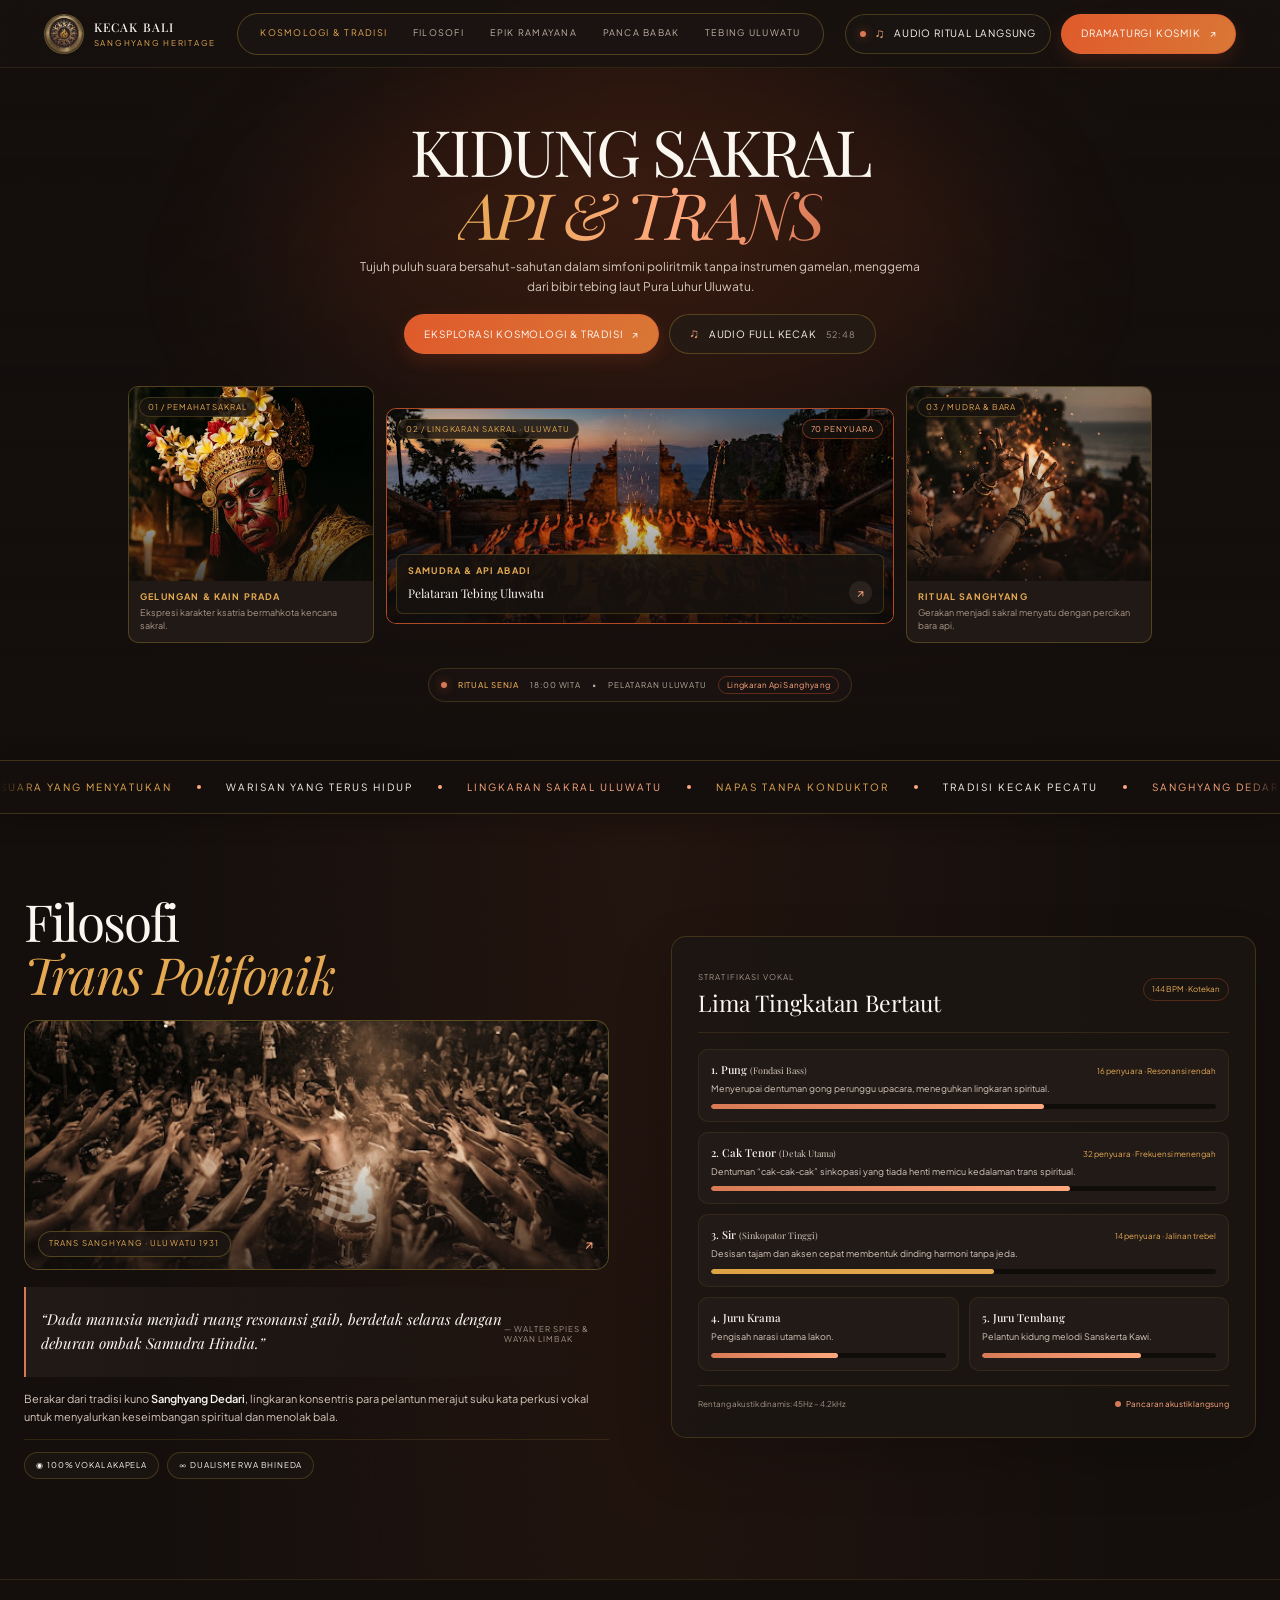
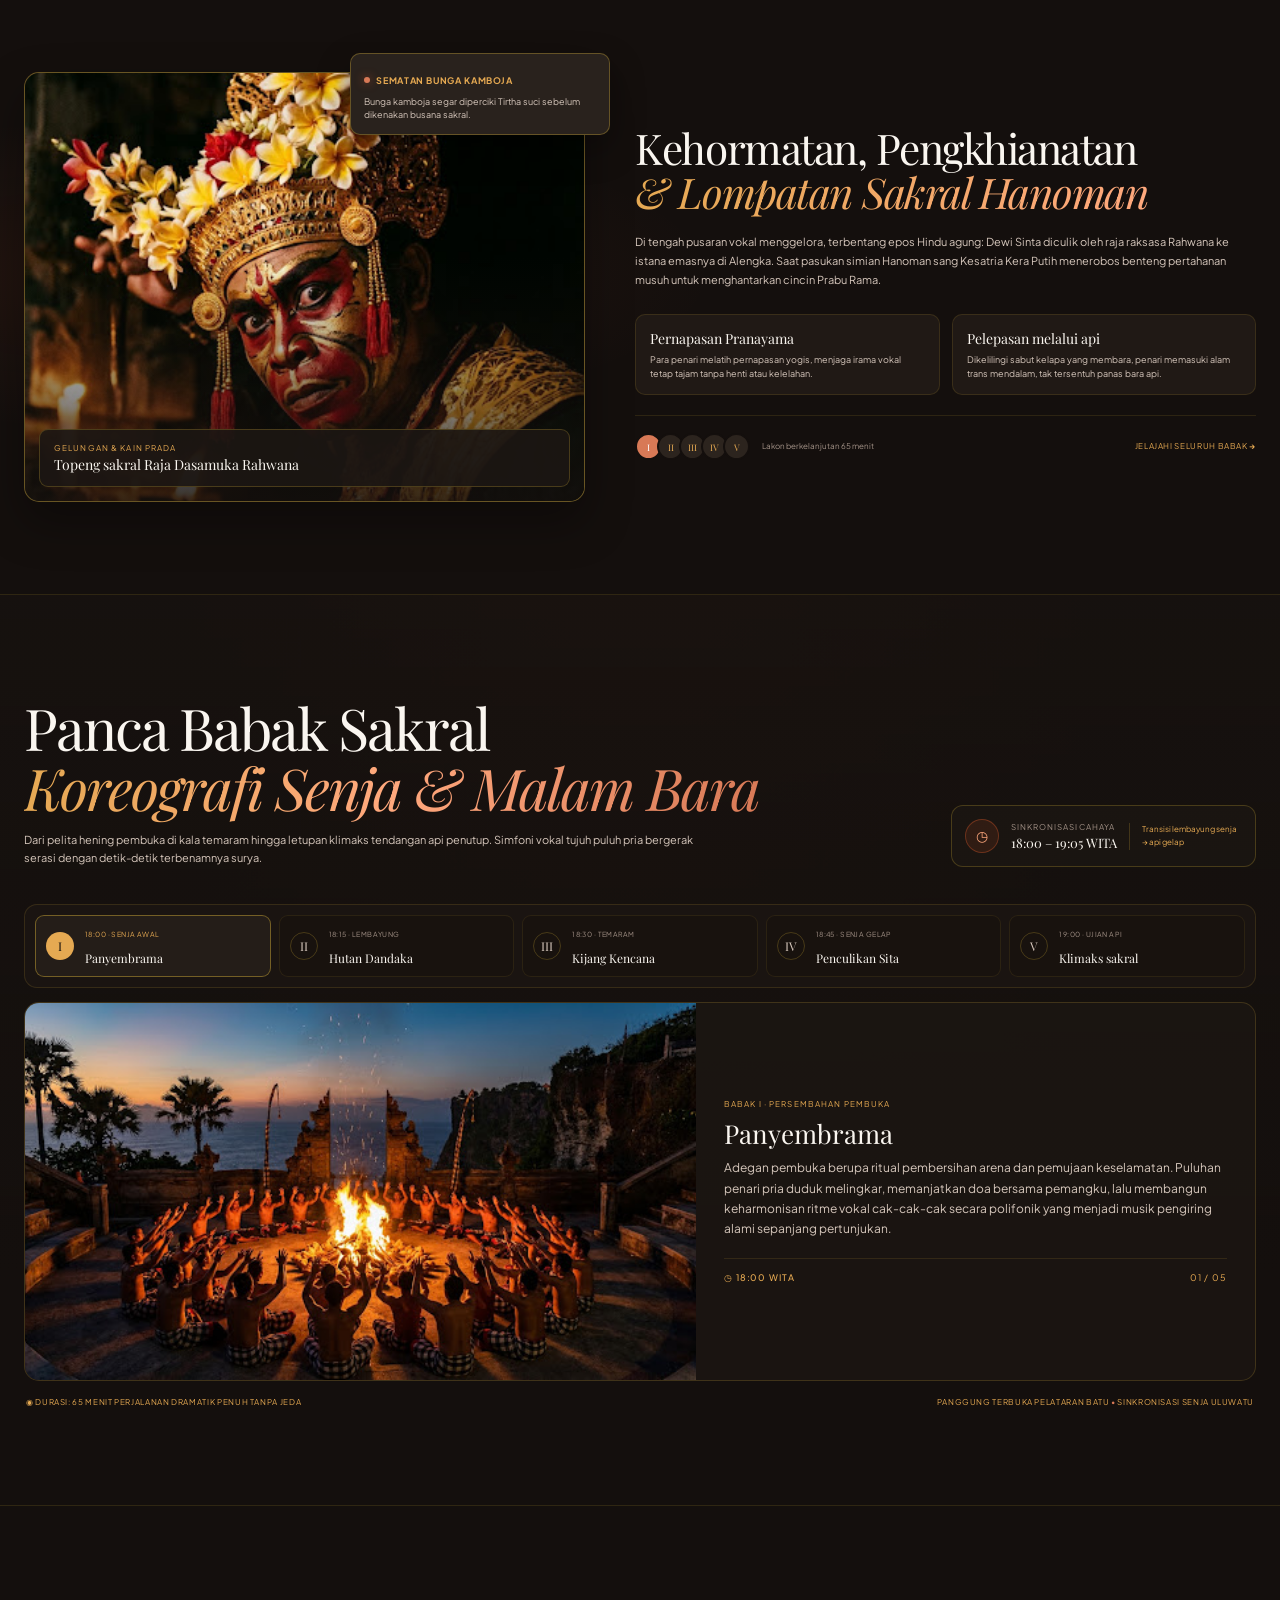
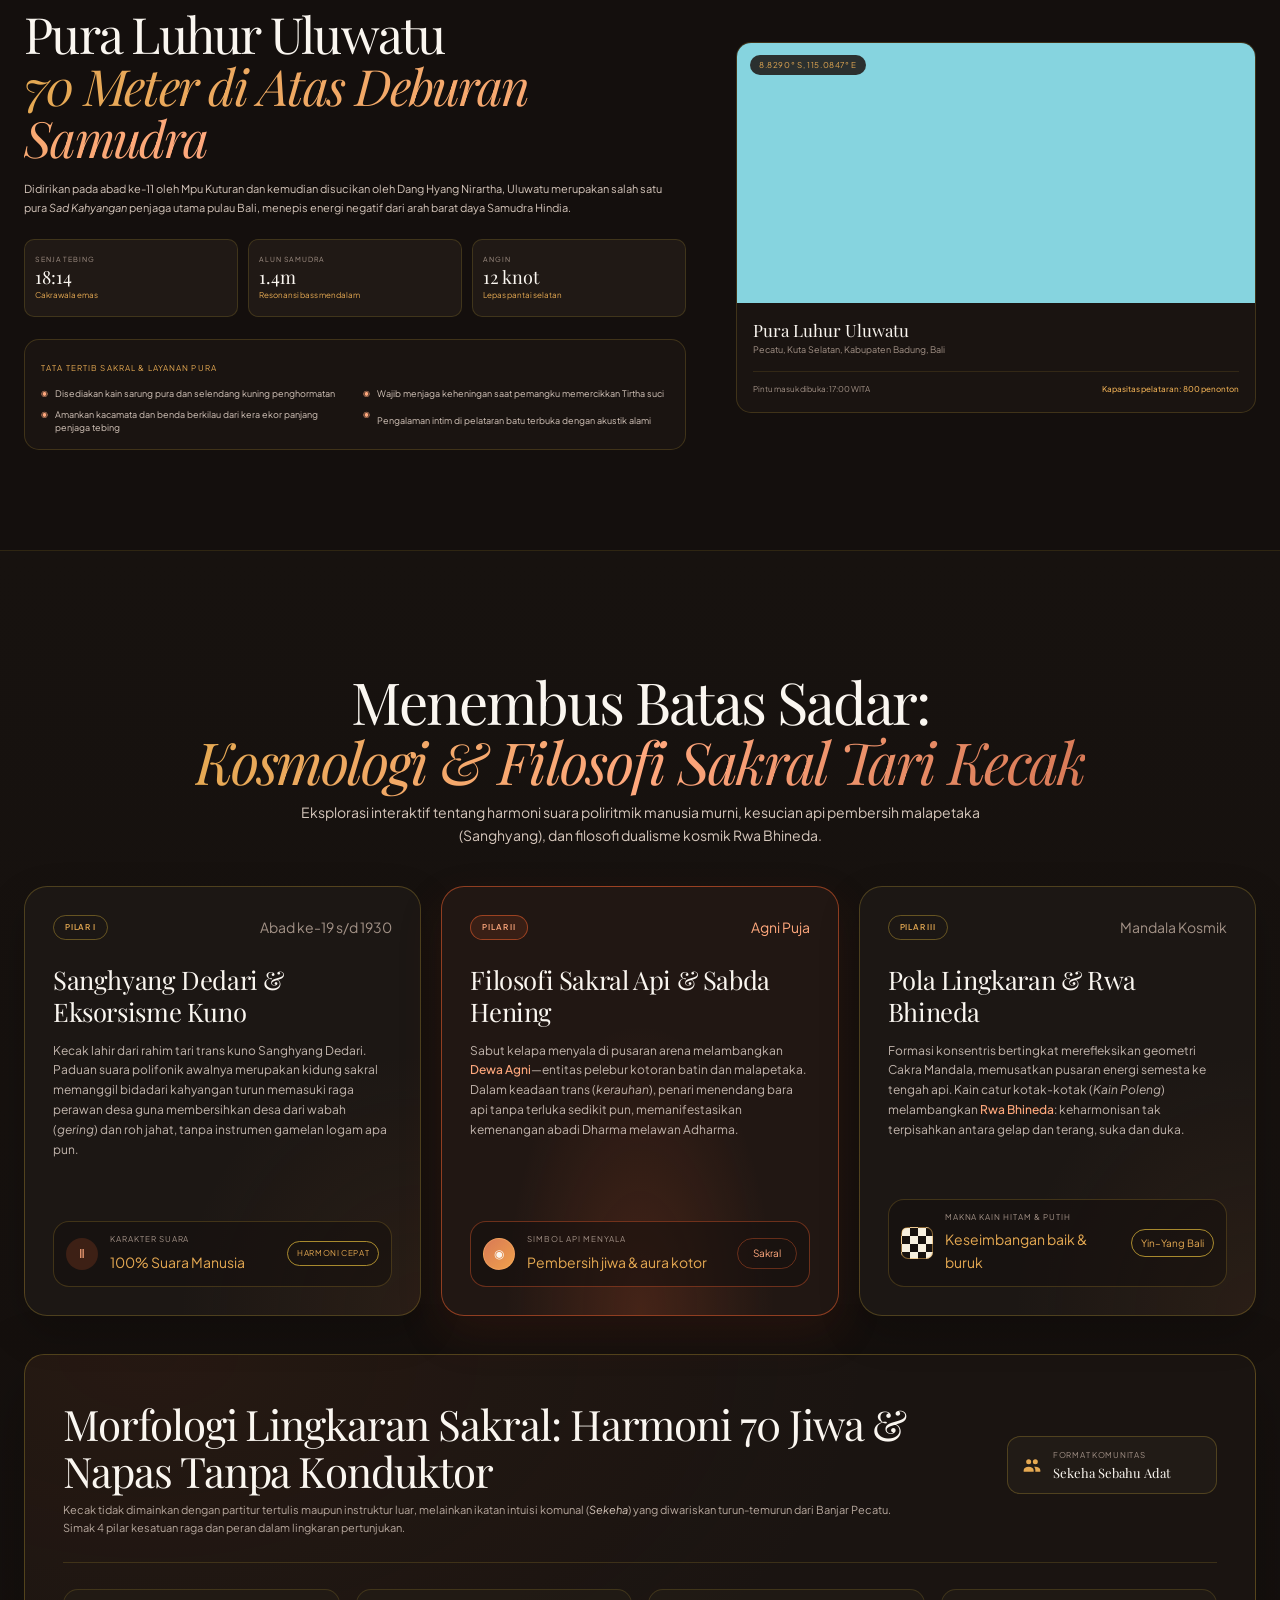
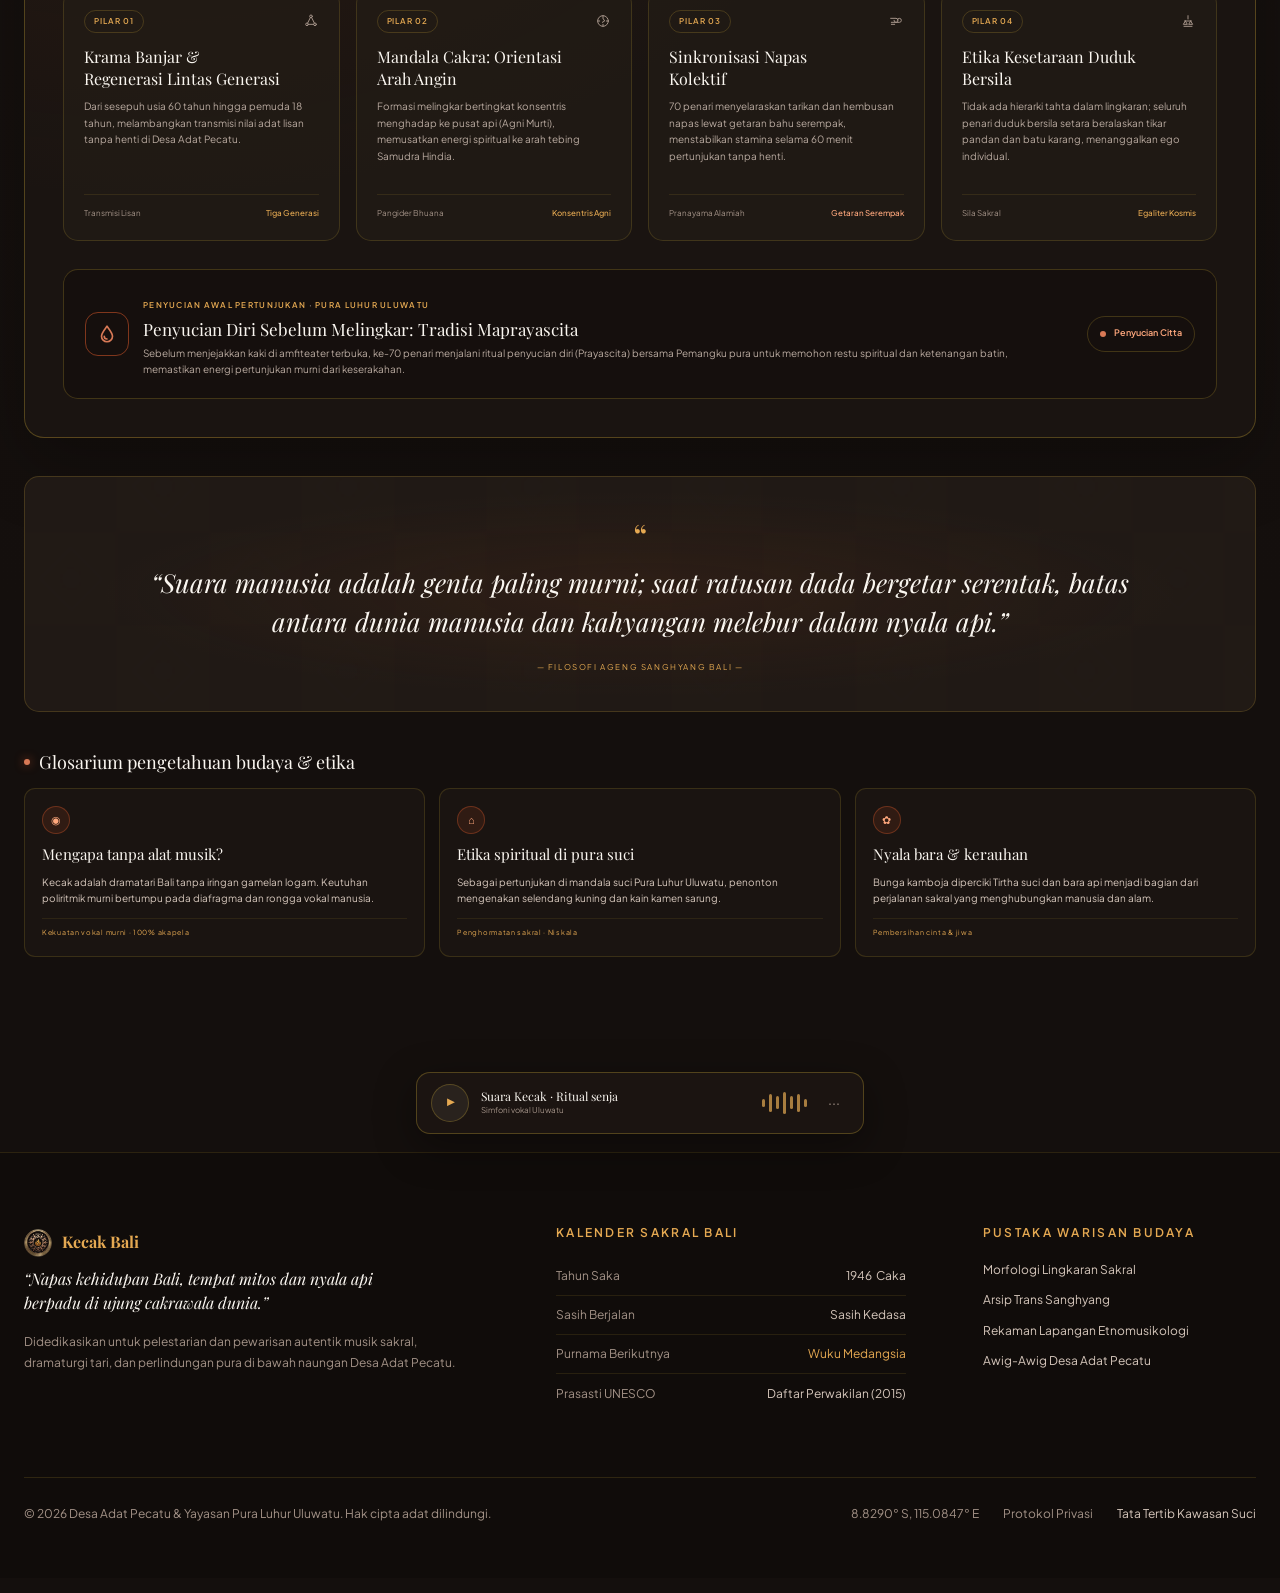
==== index.html @ 6c33ecce "docs: add a new design in filosofi, add a card at Hanoman picture" ====
<!doctype html>
<html lang="id">

<head>
    <meta charset="utf-8">
    <meta name="viewport" content="width=device-width, initial-scale=1">
    <meta name="theme-color" content="#140f0d">
    <meta name="description" content="Mengenal filosofi, suara, dan kisah sakral Tari Kecak di Pura Luhur Uluwatu.">
    <title>Kecak Bali — Kidung Sakral Api &amp; Trans</title>
    <script>document.documentElement.classList.add("has-page-loader");</script>
    <link rel="preconnect" href="https://fonts.googleapis.com">
    <link rel="preconnect" href="https://fonts.gstatic.com" crossorigin>
    <link
        href="https://fonts.googleapis.com/css2?family=Plus+Jakarta+Sans:wght@300;400;500;600;700&family=Playfair+Display:ital,wght@0,400;0,500;0,600;1,400;1,500&display=swap"
        rel="stylesheet">
    <link rel="stylesheet" href="style.css">
    <script src="script.js" defer></script>
</head>

<body>
    <div class="page-loader" role="status" aria-live="polite" aria-label="Memuat halaman Kecak Bali">
        <div class="page-loader-content" aria-hidden="true">
            <span class="brand-mark"><img src="assets/figma/heritage-mark.png" alt=""></span>
            <span class="page-loader-brand">Kecak Bali</span>
            <span class="page-loader-caption">Sanghyang Heritage</span>
            <span class="page-loader-track"><span></span></span>
        </div>
    </div>
    <div class="custom-cursor" aria-hidden="true">
        <span class="custom-cursor-core"></span>
    </div>
    <header class="site-header">
        <a class="brand" href="#beranda" aria-label="Kecak Bali — ke beranda">
            <span class="brand-mark"><img src="assets/figma/heritage-mark.png" alt=""></span>
            <span class="brand-copy"><strong>KECAK BALI</strong><small>SANGHYANG HERITAGE</small></span>
        </a>
        <button class="menu-toggle" type="button" aria-label="Buka navigasi" aria-expanded="false"
            aria-controls="primary-nav">
            <span></span><span></span>
        </button>
        <nav class="nav-pill" id="primary-nav" aria-label="Navigasi utama">
            <a class="is-active" href="#beranda">Kosmologi &amp; Tradisi</a>
            <a href="Filosofi.html">Filosofi</a>
            <a href="dramaturgi.html">Epik Ramayana</a>
            <a href="#panca-babak">Panca Babak</a>
            <a href="#uluwatu">Tebing Uluwatu</a>
        </nav>
        <div class="header-actions">
            <button class="audio-trigger" type="button" data-audio-toggle aria-pressed="false">
                <span class="status-dot"></span><span class="audio-symbol" aria-hidden="true">♫</span>
                <span data-audio-label>Audio ritual langsung</span>
            </button>
            <a class="button button-primary header-cta" href="dramaturgi.html">Dramaturgi kosmik <span
                    aria-hidden="true">↗</span></a>
        </div>
    </header>

    <main>
        <section class="hero" id="beranda" aria-labelledby="hero-title">
            <div class="hero-atmosphere" aria-hidden="true"></div>
            <div class="hero-inner">
                <h1 id="hero-title">Kidung Sakral<br><em>Api &amp; Trans</em></h1>
                <p class="hero-intro">Tujuh puluh suara bersahut-sahutan dalam simfoni poliritmik tanpa instrumen
                    gamelan, menggema dari bibir tebing laut Pura Luhur Uluwatu.</p>
                <div class="hero-actions">
                    <a class="button button-primary" href="#filosofi">Eksplorasi kosmologi &amp; tradisi <span
                            aria-hidden="true">↗</span></a>
                    <button class="button button-quiet" type="button" data-audio-toggle aria-pressed="false">
                        <span class="audio-symbol" aria-hidden="true">♫</span>
                        <span data-audio-label>Audio Full Kecak</span>
                        <small>52:48</small>
                    </button>
                </div>
                <div class="hero-gallery" aria-label="Cuplikan ritual Kecak">
                    <article class="gallery-card gallery-card-side">
                        <div class="gallery-photo">
                            <img src="assets/figma/hero-dancer.png"
                                alt="Penari Ramayana mengenakan gelungan dan bunga kamboja">
                            <span class="image-tag">01 / Pemahat sakral</span>
                        </div>
                        <div class="gallery-caption"><strong>Gelungan &amp; kain prada</strong><span>Ekspresi karakter
                                ksatria bermahkota kencana sakral.</span></div>
                    </article>
                    <article class="gallery-card gallery-card-feature">
                        <div class="gallery-photo">
                            <img src="assets/figma/hero-ceremony.png"
                                alt="Lingkaran penari Kecak mengelilingi api di Uluwatu saat senja">
                            <span class="image-tag">02 / Lingkaran sakral · Uluwatu</span>
                            <span class="image-tag image-tag-right">70 penyuara</span>
                            <div class="photo-caption"><strong>Samudra &amp; api abadi</strong><span>Pelataran Tebing
                                    Uluwatu <b>↗</b></span></div>
                        </div>
                    </article>
                    <article class="gallery-card gallery-card-side">
                        <div class="gallery-photo">
                            <img src="assets/figma/hero-fire-gesture.png"
                                alt="Gerak mudra penari Kecak di dekat kobaran api">
                            <span class="image-tag">03 / Mudra &amp; bara</span>
                        </div>
                        <div class="gallery-caption"><strong>Ritual Sanghyang</strong><span>Gerakan menjadi sakral
                                menyatu dengan percikan bara api.</span></div>
                    </article>
                </div>
                <div class="ritual-meta"><span class="status-dot"></span><strong>Ritual senja</strong><span>18:00
                        WITA</span><span class="meta-divider">•</span><span>Pelataran Uluwatu</span><span
                        class="meta-pill">Lingkaran Api Sanghyang</span></div>
            </div>
            <div class="hero-grain" aria-hidden="true"></div>
        </section>

        <section class="transition-ribbon" aria-label="Pesan tentang tradisi Kecak">
            <div class="transition-ribbon-window">
                <div class="transition-ribbon-track">
                    <div class="transition-ribbon-group">
                        <span>SUARA YANG MENYATUKAN</span><i aria-hidden="true"></i>
                        <span>WARISAN YANG TERUS HIDUP</span><i aria-hidden="true"></i>
                        <span>LINGKARAN SAKRAL ULUWATU</span><i aria-hidden="true"></i>
                        <span>NAPAS TANPA KONDUKTOR</span><i aria-hidden="true"></i>
                        <span>TRADISI KECAK PECATU</span><i aria-hidden="true"></i>
                        <span>SANGHYANG DEDARI</span><i aria-hidden="true"></i>
                        <span>CAK-CAK-CAK</span><i aria-hidden="true"></i>
                        <span>PURA LUHUR ULUWATU</span><i aria-hidden="true"></i>
                    </div>
                    <div class="transition-ribbon-group" aria-hidden="true">
                        <span>SUARA YANG MENYATUKAN</span><i></i>
                        <span>WARISAN YANG TERUS HIDUP</span><i></i>
                        <span>LINGKARAN SAKRAL ULUWATU</span><i></i>
                        <span>NAPAS TANPA KONDUKTOR</span><i></i>
                        <span>TRADISI KECAK PECATU</span><i></i>
                        <span>SANGHYANG DEDARI</span><i></i>
                        <span>CAK-CAK-CAK</span><i></i>
                        <span>PURA LUHUR ULUWATU</span><i></i>
                    </div>
                </div>
            </div>
        </section>

        <section class="section philosophy" id="filosofi" aria-labelledby="philosophy-title">
            <div class="section-grid philosophy-grid">
                <div class="philosophy-story">
                    <h2 class="section-title" id="philosophy-title">Filosofi<br><em>Trans Polifonik</em></h2>
                    <figure class="story-image">
                        <img src="assets/figma/philosophy-circle.png"
                            alt="Para penyuara Kecak membentuk lingkaran mengelilingi api">
                        <figcaption>Trans Sanghyang · Uluwatu 1931</figcaption>
                        <span class="image-corner" aria-hidden="true">↗</span>
                    </figure>
                    <blockquote class="pull-quote">
                        <p>“Dada manusia menjadi ruang resonansi gaib, berdetak selaras dengan deburan ombak Samudra
                            Hindia.”</p>
                        <cite>— Walter Spies &amp; Wayan Limbak</cite>
                    </blockquote>
                    <p class="story-copy">Berakar dari tradisi kuno <strong>Sanghyang Dedari</strong>, lingkaran
                        konsentris para pelantun merajut suku kata perkusi vokal untuk menyalurkan keseimbangan
                        spiritual dan menolak bala.</p>
                    <div class="chip-row"><span class="info-chip">◉ &nbsp;100% vokal akapela</span><span
                            class="info-chip">∞ &nbsp;Dualisme Rwa Bhineda</span></div>
                </div>
                <div class="voice-panel panel">
                    <div class="panel-heading">
                        <div><span class="micro-label">Stratifikasi vokal</span>
                            <h3>Lima Tingkatan Bertaut</h3>
                        </div>
                        <span class="tempo-badge">144 BPM · Kotekan</span>
                    </div>
                    <div class="voice-layers">
                        <article class="voice-layer">
                            <div class="layer-heading"><strong>1. Pung <small>(Fondasi Bass)</small></strong><span>16
                                    penyuara · Resonansi rendah</span></div>
                            <p>Menyerupai dentuman gong perunggu upacara, meneguhkan lingkaran spiritual.</p>
                            <div class="meter"><i style="--meter:66%"></i></div>
                        </article>
                        <article class="voice-layer">
                            <div class="layer-heading"><strong>2. Cak Tenor <small>(Detak
                                        Utama)</small></strong><span>32 penyuara · Frekuensi menengah</span></div>
                            <p>Dentuman “cak-cak-cak” sinkopasi yang tiada henti memicu kedalaman trans spiritual.</p>
                            <div class="meter"><i style="--meter:71%"></i></div>
                        </article>
                        <article class="voice-layer">
                            <div class="layer-heading"><strong>3. Sir <small>(Sinkopator
                                        Tinggi)</small></strong><span>14 penyuara · Jalinan trebel</span></div>
                            <p>Desisan tajam dan aksen cepat membentuk dinding harmoni tanpa jeda.</p>
                            <div class="meter"><i style="--meter:56%"></i></div>
                        </article>
                        <div class="voice-layer-mini">
                            <article class="voice-layer">
                                <div class="layer-heading"><strong>4. Juru Krama</strong></div>
                                <p>Pengisah narasi utama lakon.</p>
                                <div class="meter"><i style="--meter:54%"></i></div>
                            </article>
                            <article class="voice-layer">
                                <div class="layer-heading"><strong>5. Juru Tembang</strong></div>
                                <p>Pelantun kidung melodi Sanskerta Kawi.</p>
                                <div class="meter"><i style="--meter:68%"></i></div>
                            </article>
                        </div>
                    </div>
                    <div class="panel-foot"><span>Rentang akustik dinamis: 45Hz – 4.2kHz</span><span
                            class="live-readout"><i></i> Pancaran akustik langsung</span></div>
                </div>
            </div>
        </section>

        <section class="section ramayana" id="ramayana" aria-labelledby="ramayana-title">
            <div class="section-grid ramayana-grid">
                <figure class="portrait-frame">
                    <aside class="flower-note"><span class="status-dot"></span><strong>Sematan bunga kamboja</strong>
                        <p>Bunga kamboja segar diperciki Tirtha suci sebelum dikenakan busana sakral.</p>
                    </aside>
                    <img src="assets/figma/hanuman-portrait.png"
                        alt="Penari Ramayana mengenakan topeng dan mahkota emas sebagai Rahwana">
                    <figcaption class="portrait-caption"><span class="micro-label">Gelungan &amp; kain
                            prada</span><strong>Topeng sakral Raja Dasamuka Rahwana</strong></figcaption>
                </figure>
                <div class="ramayana-copy">
                    <h2 class="section-title" id="ramayana-title">Kehormatan, Pengkhianatan<br><em>&amp; Lompatan Sakral
                            Hanoman</em></h2>
                    <p>Di tengah pusaran vokal menggelora, terbentang epos Hindu agung: Dewi Sinta diculik oleh raja
                        raksasa Rahwana ke istana emasnya di Alengka. Saat pasukan simian Hanoman sang Kesatria Kera
                        Putih menerobos benteng pertahanan musuh untuk menghantarkan cincin Prabu Rama.</p>
                    <div class="lore-cards">
                        <article class="lore-card">
                            <h3>Pernapasan Pranayama</h3>
                            <p>Para penari melatih pernapasan yogis, menjaga irama vokal tetap tajam tanpa henti atau
                                kelelahan.</p>
                        </article>
                        <article class="lore-card">
                            <h3>Pelepasan melalui api</h3>
                            <p>Dikelilingi sabut kelapa yang membara, penari memasuki alam trans mendalam, tak tersentuh
                                panas bara api.</p>
                        </article>
                    </div>
                    <div class="act-preview">
                        <div class="act-dots" aria-label="Lima babak"><span
                                class="active">I</span><span>II</span><span>III</span><span>IV</span><span>V</span>
                        </div>
                        <span>Lakon berkelanjutan 65 menit</span>
                        <a href="#panca-babak">Jelajahi seluruh babak <b>→</b></a>
                    </div>
                </div>
            </div>
        </section>

        <section class="section acts" id="panca-babak" aria-labelledby="acts-title">
            <div class="acts-inner">
                <div class="acts-heading">
                    <div>
                        <h2 class="section-title" id="acts-title">Panca Babak Sakral<br><em>Koreografi Senja
                                &amp; Malam Bara</em></h2>
                        <p>Dari pelita hening pembuka di kala temaram hingga letupan klimaks tendangan api penutup.
                            Simfoni vokal tujuh puluh pria bergerak serasi dengan detik-detik terbenamnya surya.</p>
                    </div>
                    <div class="time-card"><span class="round-icon">◷</span>
                        <div><small>Sinkronisasi cahaya</small><strong>18:00 – 19:05 WITA</strong></div><span
                            class="time-divider"></span><span class="time-note">Transisi lembayung senja → api
                            gelap</span>
                    </div>
                </div>
                <div class="act-track" role="tablist" aria-label="Pilih babak Tari Kecak">
                    <button class="act-tab is-active" type="button" role="tab" aria-selected="true"
                        data-act="0"><span>I</span><small>18:00 · Senja
                            awal</small><strong>Panyembrama</strong></button>
                    <button class="act-tab" type="button" role="tab" aria-selected="false"
                        data-act="1"><span>II</span><small>18:15 · Lembayung</small><strong>Hutan
                            Dandaka</strong></button>
                    <button class="act-tab" type="button" role="tab" aria-selected="false"
                        data-act="2"><span>III</span><small>18:30 · Temaram</small><strong>Kijang
                            Kencana</strong></button>
                    <button class="act-tab" type="button" role="tab" aria-selected="false"
                        data-act="3"><span>IV</span><small>18:45 · Senja gelap</small><strong>Penculikan
                            Sita</strong></button>
                    <button class="act-tab" type="button" role="tab" aria-selected="false"
                        data-act="4"><span>V</span><small>19:00 · Ujian api</small><strong>Klimaks
                            sakral</strong></button>
                </div>
                <article class="act-feature panel" aria-live="polite">
                    <div class="act-feature-image">
                        <img src="assets/figma/hero-ceremony.png" alt="Pertunjukan Kecak di tebing Uluwatu"
                            data-act-image>
                    </div>
                    <div class="act-feature-copy">
                        <span class="micro-label" data-act-kicker>Babak I · Persembahan pembuka</span>
                        <h3 data-act-title>Panyembrama</h3>
                        <p data-act-description>Adegan pembuka berupa ritual pembersihan arena dan pemujaan keselamatan.
                            Puluhan penari pria duduk melingkar, memanjatkan doa bersama pemangku, lalu membangun
                            keharmonisan ritme vokal cak-cak-cak secara polifonik yang menjadi musik pengiring alami
                            sepanjang pertunjukan.</p>
                        <div class="act-feature-meta"><span>◷ <b data-act-time>18:00 WITA</b></span><span>01 / 05</span>
                        </div>
                    </div>
                </article>
                <div class="act-notes"><span>◉ Durasi: 65 menit perjalanan dramatik penuh tanpa
                        jeda</span><span>Panggung terbuka pelataran batu <i>•</i> Sinkronisasi senja Uluwatu</span>
                </div>
            </div>
        </section>

        <section class="section uluwatu" id="uluwatu" aria-labelledby="uluwatu-title">
            <div class="section-grid uluwatu-grid">
                <div class="uluwatu-copy">
                    <h2 class="section-title" id="uluwatu-title">Pura Luhur Uluwatu<br><em>70 Meter di Atas
                            Deburan<br>Samudra</em></h2>
                    <p>Didirikan pada abad ke-11 oleh Mpu Kuturan dan kemudian disucikan oleh Dang Hyang Nirartha,
                        Uluwatu merupakan salah satu pura <i>Sad Kahyangan</i> penjaga utama pulau Bali, menepis energi
                        negatif dari arah barat daya Samudra Hindia.</p>
                    <div class="stat-cards">
                        <article><small>Senja tebing</small><strong>18:14</strong><span>Cakrawala emas</span></article>
                        <article><small>Alun samudra</small><strong>1.4m</strong><span>Resonansi bass mendalam</span>
                        </article>
                        <article><small>Angin</small><strong>12 knot</strong><span>Lepas pantai selatan</span></article>
                    </div>
                    <div class="etiquette panel">
                        <span class="micro-label">Tata tertib sakral &amp; layanan pura</span>
                        <ul>
                            <li>Disediakan kain sarung pura dan selendang kuning penghormatan</li>
                            <li>Wajib menjaga keheningan saat pemangku memercikkan Tirtha suci</li>
                            <li>Amankan kacamata dan benda berkilau dari kera ekor panjang penjaga tebing</li>
                            <li>Pengalaman intim di pelataran batu terbuka dengan akustik alami</li>
                        </ul>
                    </div>
                </div>
                <article class="map-card panel">
                    <div class="map-visual">
                        <iframe src="https://maps.google.com/maps?q=-8.8290%2C115.0847&amp;z=16&amp;output=embed"
                            title="Peta Google Maps Pura Luhur Uluwatu, Bali" loading="lazy"
                            referrerpolicy="strict-origin-when-cross-origin" allowfullscreen></iframe>
                        <span class="map-coordinates">8.8290° S, 115.0847° E</span>
                    </div>
                    <div class="map-caption">
                        <h3>Pura Luhur Uluwatu</h3>
                        <p>Pecatu, Kuta Selatan, Kabupaten Badung, Bali</p>
                        <div><span>Pintu masuk dibuka: 17:00 WITA</span><strong>Kapasitas pelataran: 800
                                penonton</strong></div>
                    </div>
                </article>
            </div>
        </section>

        <section class="section knowledge" id="pengetahuan" aria-labelledby="knowledge-title">
            <div class="knowledge-inner">
                <header class="knowledge-heading">
                    <h2 class="section-title" id="knowledge-title">Menembus Batas Sadar:<br><em>Kosmologi &amp; Filosofi Sakral Tari Kecak</em></h2>
                    <p>Eksplorasi interaktif tentang harmoni suara poliritmik manusia murni, kesucian api pembersih malapetaka (Sanghyang), dan filosofi dualisme kosmik Rwa Bhineda.</p>
                </header>
                <div class="exploration-grid" aria-label="Tiga tema kosmologi dan filosofi Tari Kecak">
                    <article class="exploration-card">
                        <div class="exploration-card-meta">
                            <span class="exploration-pillar">Pilar I</span>
                            <span class="exploration-period">Abad ke-19 s/d 1930</span>
                        </div>
                        <h3>Sanghyang Dedari &amp;<br>Eksorsisme Kuno</h3>
                        <p>Kecak lahir dari rahim tari trans kuno Sanghyang Dedari. Paduan suara polifonik awalnya merupakan kidung sakral memanggil bidadari kahyangan turun memasuki raga perawan desa guna membersihkan desa dari wabah (<i>gering</i>) dan roh jahat, tanpa instrumen gamelan logam apa pun.</p>
                        <div class="exploration-card-foot">
                            <span class="exploration-foot-icon" aria-hidden="true">Ⅱ</span>
                            <span class="exploration-foot-copy"><small>KARAKTER SUARA</small><strong>100% Suara Manusia</strong></span>
                            <span class="exploration-chip">Harmoni Cepat</span>
                        </div>
                    </article>
                    <article class="exploration-card exploration-card-featured">
                        <div class="exploration-card-meta">
                            <span class="exploration-pillar">Pilar II</span>
                            <span class="exploration-period">Agni Puja</span>
                        </div>
                        <h3>Filosofi Sakral Api &amp; Sabda Hening</h3>
                        <p>Sabut kelapa menyala di pusaran arena melambangkan <strong>Dewa Agni</strong>—entitas pelebur kotoran batin dan malapetaka. Dalam keadaan trans (<i>kerauhan</i>), penari menendang bara api tanpa terluka sedikit pun, memanifestasikan kemenangan abadi Dharma melawan Adharma.</p>
                        <div class="exploration-card-foot exploration-fire-foot">
                            <span class="exploration-foot-icon" aria-hidden="true">◉</span>
                            <span class="exploration-foot-copy"><small>SIMBOL API MENYALA</small><strong>Pembersih jiwa & aura kotor</strong></span>
                            <span class="exploration-foot-note">Sakral</span>
                        </div>
                    </article>
                    <article class="exploration-card">
                        <div class="exploration-card-meta">
                            <span class="exploration-pillar">Pilar III</span>
                            <span class="exploration-period">Mandala Kosmik</span>
                        </div>
                        <h3>Pola Lingkaran &amp; Rwa Bhineda</h3>
                        <p>Formasi konsentris bertingkat merefleksikan geometri Cakra Mandala, memusatkan pusaran energi semesta ke tengah api. Kain catur kotak-kotak (<i>Kain Poleng</i>) melambangkan <strong>Rwa Bhineda</strong>: keharmonisan tak terpisahkan antara gelap dan terang, suka dan duka.</p>
                        <div class="exploration-card-foot">
                            <span class="exploration-poleng" aria-hidden="true"></span>
                            <span class="exploration-foot-copy"><small>Makna Kain Hitam & Putih</small><strong>Keseimbangan baik & buruk</strong></span>
                            <span class="exploration-foot-note exploration-yin">Yin–Yang Bali</span>
                        </div>
                    </article>
                </div>
                <section class="morphology-panel panel" aria-labelledby="morphology-title">
                    <header class="morphology-heading">
                        <div class="morphology-title-group">
                            <h2 id="morphology-title">Morfologi Lingkaran Sakral: Harmoni 70 Jiwa &amp;<br
                                    class="morphology-title-break">
                                <em>Napas Tanpa Konduktor</em>
                            </h2>
                            <p>Kecak tidak dimainkan dengan partitur tertulis maupun instruktur luar, melainkan ikatan
                                intuisi komunal (<i>Sekeha</i>) yang diwariskan turun-temurun dari Banjar Pecatu. Simak
                                4 pilar kesatuan raga dan peran dalam lingkaran pertunjukan.</p>
                        </div>
                        <div class="community-badge" aria-label="Format komunitas: Sekeha Sebahu Adat">
                            <svg viewBox="0 0 24 24" aria-hidden="true">
                                <path
                                    d="M8 11a3 3 0 1 0 0-6 3 3 0 0 0 0 6Zm8 0a3 3 0 1 0 0-6 3 3 0 0 0 0 6ZM2 18.2c0-2.4 2.7-4.2 6-4.2s6 1.8 6 4.2V20H2v-1.8Zm12.5-4.1c.5-.1 1-.1 1.5-.1 3.3 0 6 1.8 6 4.2V20h-6v-1.8c0-1.7-.5-3-1.5-4.1Z" />
                            </svg>
                            <span><small>Format komunitas</small><strong>Sekeha Sebahu Adat</strong></span>
                        </div>
                    </header>
                    <div class="morphology-pillars">
                        <article class="morphology-card">
                            <div class="morphology-card-top"><span>Pilar 01</span><svg viewBox="0 0 24 24"
                                    aria-hidden="true">
                                    <circle cx="12" cy="5" r="2" />
                                    <circle cx="6" cy="17" r="2" />
                                    <circle cx="18" cy="17" r="2" />
                                    <path d="m11 7-4 8m6-8 4 8m-9 2h8" />
                                </svg></div>
                            <h3>Krama Banjar &amp;<br>Regenerasi Lintas Generasi</h3>
                            <p>Dari sesepuh usia 60 tahun hingga pemuda 18 tahun, melambangkan transmisi nilai adat
                                lisan tanpa henti di Desa Adat Pecatu.</p>
                            <div class="morphology-card-foot"><span>Transmisi Lisan</span><strong>Tiga Generasi</strong>
                            </div>
                        </article>
                        <article class="morphology-card">
                            <div class="morphology-card-top"><span>Pilar 02</span><svg viewBox="0 0 24 24"
                                    aria-hidden="true">
                                    <circle cx="12" cy="12" r="8" />
                                    <path d="M12 4v3m0 10v3M4 12h3m10 0h3m-8-4 2.5 4-3.5 2" />
                                </svg></div>
                            <h3>Mandala Cakra: Orientasi<br>Arah Angin</h3>
                            <p>Formasi melingkar bertingkat konsentris menghadap ke pusat api (Agni Murti), memusatkan
                                energi spiritual ke arah tebing Samudra Hindia.</p>
                            <div class="morphology-card-foot"><span>Pangider Bhuana</span><strong>Konsentris
                                    Agni</strong></div>
                        </article>
                        <article class="morphology-card">
                            <div class="morphology-card-top"><span>Pilar 03</span><svg viewBox="0 0 24 24"
                                    aria-hidden="true">
                                    <path d="M4 8h8a3 3 0 1 1-3 3m-4 3h12a3 3 0 1 0-3-3m-9 6h5" />
                                </svg></div>
                            <h3>Sinkronisasi Napas<br>Kolektif</h3>
                            <p>70 penari menyelaraskan tarikan dan hembusan napas lewat getaran bahu serempak,
                                menstabilkan stamina selama 60 menit pertunjukan tanpa henti.</p>
                            <div class="morphology-card-foot"><span>Pranayama Alamiah</span><strong>Getaran
                                    Serempak</strong></div>
                        </article>
                        <article class="morphology-card">
                            <div class="morphology-card-top"><span>Pilar 04</span><svg viewBox="0 0 24 24"
                                    aria-hidden="true">
                                    <path d="M12 4v5m-5 3h10M8 12l-3 5h6l-3-5Zm8 0-3 5h6l-3-5Zm-10 8h12" />
                                </svg></div>
                            <h3>Etika Kesetaraan Duduk<br>Bersila</h3>
                            <p>Tidak ada hierarki tahta dalam lingkaran; seluruh penari duduk bersila setara beralaskan
                                tikar pandan dan batu karang, menanggalkan ego individual.</p>
                            <div class="morphology-card-foot"><span>Sila Sakral</span><strong>Egaliter Kosmis</strong>
                            </div>
                        </article>
                    </div>
                    <aside class="purification-note">
                        <span class="purification-icon" aria-hidden="true"><svg viewBox="0 0 24 24">
                                <path
                                    d="M12 3.5c-2.3 3.3-6 7.2-6 11a6 6 0 0 0 12 0c0-3.8-3.7-7.7-6-11Zm0 14a3 3 0 0 1-3-3" />
                            </svg></span>
                        <div class="purification-copy">
                            <span class="purification-kicker">Penyucian awal pertunjukan <i>·</i> Pura Luhur
                                Uluwatu</span>
                            <h3>Penyucian Diri Sebelum Melingkar: Tradisi Maprayascita</h3>
                            <p>Sebelum menjejakkan kaki di amfiteater terbuka, ke-70 penari menjalani ritual penyucian
                                diri (Prayascita) bersama Pemangku pura untuk memohon restu spiritual dan ketenangan
                                batin, memastikan energi pertunjukan murni dari keserakahan.</p>
                        </div>
                        <span class="purification-tag"><i></i>Penyucian Citta</span>
                    </aside>
                </section>
                <blockquote class="wisdom-quote panel"><span class="quote-mark">“</span>
                    <p>“Suara manusia adalah genta paling murni; saat ratusan dada bergetar serentak, batas antara dunia
                        manusia dan kahyangan melebur dalam nyala api.”</p><cite>— Filosofi Ageng Sanghyang Bali
                        —</cite>
                </blockquote>
                <section class="glossary" aria-labelledby="glossary-title">
                    <h3 id="glossary-title"><span class="status-dot"></span> Glosarium pengetahuan budaya &amp; etika
                    </h3>
                    <div class="glossary-grid">
                        <article class="glossary-card"><span class="round-icon">◉</span>
                            <h4>Mengapa tanpa alat musik?</h4>
                            <p>Kecak adalah dramatari Bali tanpa iringan gamelan logam. Keutuhan poliritmik murni
                                bertumpu pada diafragma dan rongga vokal manusia.</p><small>Kekuatan vokal murni · 100%
                                akapela</small>
                        </article>
                        <article class="glossary-card"><span class="round-icon">⌂</span>
                            <h4>Etika spiritual di pura suci</h4>
                            <p>Sebagai pertunjukan di mandala suci Pura Luhur Uluwatu, penonton mengenakan selendang
                                kuning dan kain kamen sarung.</p><small>Penghormatan sakral · Niskala</small>
                        </article>
                        <article class="glossary-card"><span class="round-icon">✿</span>
                            <h4>Nyala bara &amp; kerauhan</h4>
                            <p>Bunga kamboja diperciki Tirtha suci dan bara api menjadi bagian dari perjalanan sakral
                                yang menghubungkan manusia dan alam.</p><small>Pembersihan cinta &amp; jiwa</small>
                        </article>
                    </div>
                </section>
            </div>
        </section>
    </main>

    <audio id="ritual-audio" preload="none" src="assets/audio/tari-kecak-uluwatu.mp3"></audio>
    <aside class="floating-audio" aria-label="Kontrol audio ritual">
        <button class="audio-play" type="button" data-audio-toggle aria-label="Putar atau jeda audio ritual"
            aria-pressed="false"><span class="play-glyph" aria-hidden="true">▶</span></button>
        <div class="floating-audio-copy"><span data-audio-label>Suara Kecak · Ritual senja</span><small>Simfoni vokal
                Uluwatu</small></div>
        <div class="waveform" aria-hidden="true"><i></i><i></i><i></i><i></i><i></i><i></i><i></i></div>
        <button class="audio-more" type="button" aria-label="Informasi audio">···</button>
    </aside>

    <footer class="site-footer">
        <div class="footer-inner">
            <div class="footer-main">
                <section class="footer-intro" aria-label="Tentang warisan Kecak">
                    <div class="footer-branding">
                        <div class="footer-brand">
                            <a class="footer-mark" href="#beranda" aria-label="Kecak Bali — ke beranda">
                                <img src="assets/figma/heritage-mark.png" alt="">
                            </a>
                            <h4>Kecak Bali</h4>
                        </div>
                        <blockquote>“Napas kehidupan Bali, tempat mitos dan nyala api<br class="footer-quote-break">
                            berpadu di ujung cakrawala dunia.”</blockquote>
                    </div>
                    <p>Didedikasikan untuk pelestarian dan pewarisan autentik musik sakral,<br
                            class="footer-copy-break"> dramaturgi tari, dan perlindungan pura di bawah naungan Desa Adat
                        Pecatu.</p>
                </section>

                <section class="footer-column footer-calendar" aria-labelledby="footer-calendar-title">
                    <h2 id="footer-calendar-title">Kalender Sakral Bali</h2>
                    <dl>
                        <div>
                            <dt>Tahun Saka</dt>
                            <dd>1946&nbsp; Caka</dd>
                        </div>
                        <div>
                            <dt>Sasih Berjalan</dt>
                            <dd>Sasih Kedasa</dd>
                        </div>
                        <div>
                            <dt>Purnama Berikutnya</dt>
                            <dd class="footer-highlight">Wuku Medangsia</dd>
                        </div>
                        <div>
                            <dt>Prasasti UNESCO</dt>
                            <dd>Daftar Perwakilan (2015)</dd>
                        </div>
                    </dl>
                </section>

                <nav class="footer-column footer-library" aria-labelledby="footer-library-title">
                    <h2 id="footer-library-title">Pustaka Warisan Budaya</h2>
                    <ul>
                        <li><a href="#pengetahuan">Morfologi Lingkaran Sakral</a></li>
                        <li><a href="#filosofi">Arsip Trans Sanghyang</a></li>
                        <li><a href="#pengetahuan">Rekaman Lapangan Etnomusikologi</a></li>
                        <li><a href="#uluwatu">Awig-Awig Desa Adat Pecatu</a></li>
                    </ul>
                </nav>
            </div>

            <div class="footer-bottom">
                <p>© <span id="year"></span> Desa Adat Pecatu &amp; Yayasan Pura Luhur Uluwatu. Hak cipta adat
                    dilindungi.</p>
                <div class="footer-utility">
                    <span>8.8290° S, 115.0847° E</span>
                    <span>Protokol Privasi</span>
                    <a href="#uluwatu">Tata Tertib Kawasan Suci</a>
                </div>
            </div>
        </div>
    </footer>

    <p class="visually-hidden" id="interface-status" aria-live="polite"></p>
</body>

</html>
---- style.css ----
:root {
    color-scheme: dark;
    --ink: #140f0d;
    --ink-2: #17120f;
    --panel: #201915;
    --panel-2: #29221d;
    --cream: #faf6f0;
    --sand: #d6c7bc;
    --muted: #a39287;
    --gold: #e5a952;
    --gold-line: rgba(212, 175, 55, .22);
    --ember: #d87956;
    --ember-light: #ffa87d;
    --serif: "Playfair Display", Georgia, serif;
    --sans: "Plus Jakarta Sans", Arial, sans-serif;
    --content: 1280px;
    --ease: cubic-bezier(.2, .75, .25, 1);
}

* {
    box-sizing: border-box;
}

html {
    scroll-behavior: smooth;
    scroll-padding-top: 100px;
    background: var(--ink);
}

body {
    margin: 0;
    overflow-x: hidden;
    background:
        radial-gradient(ellipse at 50% 4%, rgba(104, 44, 22, .19), transparent 31rem),
        var(--ink);
    color: var(--cream);
    font-family: var(--sans);
    font-size: 14px;
    line-height: 1.65;
    -webkit-font-smoothing: antialiased;
}

html.has-page-loader body {
    overflow: hidden;
}

.page-loader {
    position: fixed;
    z-index: 2000;
    inset: 0;
    display: grid;
    place-items: center;
    background:
        radial-gradient(ellipse at 50% 46%, rgba(104, 44, 22, .2), transparent 34%),
        var(--ink);
    opacity: 1;
    transition: opacity .42s var(--ease), visibility .42s var(--ease);
    visibility: visible;
}

.page-loader.is-leaving {
    opacity: 0;
    pointer-events: none;
    visibility: hidden;
}

.page-loader-content {
    display: grid;
    justify-items: center;
    animation: loader-arrive .55s var(--ease) both;
}

.page-loader-mark {
    display: grid;
    width: 68px;
    height: 68px;
    place-items: center;
    border: 1px solid rgba(229, 169, 82, .52);
    border-radius: 50%;
    color: var(--gold);
    font: 400 36px/1 var(--serif);
    box-shadow: 0 0 32px rgba(229, 169, 82, .08), inset 0 0 20px rgba(229, 169, 82, .05);
}

.page-loader-brand {
    margin-top: 17px;
    color: var(--cream);
    font: 500 18px/1.3 var(--serif);
    letter-spacing: .04em;
}

.page-loader-caption {
    margin-top: 4px;
    color: var(--gold);
    font-size: 9px;
    font-weight: 500;
    letter-spacing: .2em;
    text-transform: uppercase;
}

.page-loader-track {
    position: relative;
    width: 112px;
    height: 1px;
    overflow: hidden;
    margin-top: 25px;
    background: rgba(229, 169, 82, .16);
}

.page-loader-track>span {
    position: absolute;
    inset: 0 auto 0 0;
    width: 42%;
    background: linear-gradient(90deg, transparent, var(--gold), var(--ember-light), transparent);
    animation: loader-glide 1.35s ease-in-out infinite;
}

@keyframes loader-arrive {
    from {
        opacity: 0;
        transform: translateY(8px);
    }

    to {
        opacity: 1;
        transform: translateY(0);
    }
}

@keyframes loader-glide {
    from {
        transform: translateX(-110%);
    }

    to {
        transform: translateX(270%);
    }
}

body::before {
    position: fixed;
    z-index: -1;
    inset: 0;
    background: url("assets/figma/hero-texture.png") repeat;
    background-size: 320px;
    content: "";
    opacity: .035;
    pointer-events: none;
}

.custom-cursor {
    position: fixed;
    z-index: 1000;
    top: 0;
    left: 0;
    display: grid;
    width: 12px;
    height: 12px;
    place-items: center;
    border: 0;
    border-radius: 50%;
    background: rgba(229, 169, 82, .38);
    box-shadow: 0 0 28px 12px rgba(229, 169, 82, .13), 0 0 8px 2px rgba(229, 169, 82, .12);
    opacity: 0;
    pointer-events: none;
    transform: translate3d(-100px, -100px, 0) translate(-50%, -50%);
    transition: transform .15s ease-out, width .2s var(--ease), height .2s var(--ease), border-color .2s ease, background-color .2s ease;
    will-change: transform;
}

.custom-cursor-core {
    width: 3px;
    height: 3px;
    border-radius: 50%;
    background: rgba(250, 246, 240, .72);
}

body.cursor-ready,
body.cursor-ready * {
    cursor: none !important;
}

body.cursor-ready .custom-cursor {
    opacity: 1;
}

.custom-cursor.is-hovering {
    width: 50px;
    height: 50px;
    background: rgba(229, 169, 82, .42);
    box-shadow: 0 0 34px 15px rgba(229, 169, 82, .2);
}

.custom-cursor.is-pressed {
    width: 20px;
    height: 20px;
    background: rgba(229, 169, 82, .48);
    box-shadow: 0 0 22px 9px rgba(229, 169, 82, .15), 0 0 7px 2px rgba(229, 169, 82, .14);
}

img {
    display: block;
    width: 100%;
}

a {
    color: inherit;
    text-decoration: none;
}

button {
    color: inherit;
    font: inherit;
}

button,
a {
    -webkit-tap-highlight-color: transparent;
}

button:focus-visible,
a:focus-visible {
    outline: 2px solid var(--ember-light);
    outline-offset: 4px;
}

::selection {
    color: var(--ink);
    background: var(--gold);
}

.site-header {
    position: fixed;
    z-index: 20;
    top: 0;
    left: 0;
    display: flex;
    width: 100%;
    min-height: 68px;
    align-items: center;
    justify-content: space-between;
    gap: 20px;
    padding: 10px 3.4%;
    border-bottom: 1px solid rgba(212, 175, 55, .12);
    background: rgba(23, 18, 15, .8);
    backdrop-filter: blur(14px);
}

.brand {
    display: inline-flex;
    flex: 0 0 auto;
    align-items: center;
    gap: 10px;
}

.brand-mark {
    display: grid;
    width: 40px;
    height: 40px;
    overflow: hidden;
    place-items: center;
    border: 1px solid rgba(212, 175, 55, .36);
    border-radius: 50%;
    background: var(--panel-2);
}

.brand-mark img {
    width: 100%;
    height: 100%;
    object-fit: cover;
}

.brand-copy {
    display: flex;
    flex-direction: column;
    line-height: 1.2;
}

.brand-copy strong {
    font: 500 12px var(--serif);
    letter-spacing: .1em;
}

.brand-copy small {
    margin-top: 3px;
    color: var(--gold);
    font: 8px var(--sans);
    letter-spacing: .22em;
}

.nav-pill {
    display: flex;
    min-height: 42px;
    align-items: center;
    justify-content: space-around;
    gap: clamp(14px, 2vw, 34px);
    padding: 0 22px;
    border: 1px solid rgba(212, 175, 55, .3);
    border-radius: 999px;
    background: rgba(28, 22, 19, .8);
}

.nav-pill a {
    color: #c2b2a6;
    font-size: 9px;
    letter-spacing: .14em;
    text-transform: uppercase;
    white-space: nowrap;
    transition: color .2s ease;
}

.nav-pill a:hover,
.nav-pill a.is-active {
    color: var(--gold);
}

.header-actions {
    display: flex;
    flex: 0 0 auto;
    align-items: center;
    gap: 10px;
}

.audio-trigger,
.button {
    display: inline-flex;
    min-height: 40px;
    align-items: center;
    justify-content: center;
    gap: 9px;
    border: 1px solid transparent;
    border-radius: 999px;
    cursor: pointer;
    font-size: 10px;
    letter-spacing: .08em;
    text-transform: uppercase;
    transition: background .2s ease, border-color .2s ease, transform .2s ease, color .2s ease;
}

.audio-trigger {
    padding: 0 14px;
    border-color: rgba(212, 175, 55, .25);
    background: rgba(28, 22, 19, .85);
    color: var(--cream);
}

.audio-trigger:hover,
.button-quiet:hover {
    border-color: rgba(212, 175, 55, .55);
    background: var(--panel-2);
}

.status-dot {
    display: inline-block;
    width: 6px;
    height: 6px;
    flex: 0 0 auto;
    border-radius: 50%;
    background: var(--ember);
    box-shadow: 0 0 10px rgba(224, 90, 43, .62);
}

.audio-symbol {
    color: var(--ember-light);
    font-size: 13px;
}

.button {
    min-height: 40px;
    padding: 0 19px;
}

.button-primary {
    border-color: #df6334;
    background: linear-gradient(110deg, #e05a2b, #d97736);
    color: #fffaf6;
    box-shadow: 0 6px 18px rgba(224, 90, 43, .17);
}

.button-primary:hover {
    transform: translateY(-2px);
    box-shadow: 0 9px 24px rgba(224, 90, 43, .28);
}

.button-quiet {
    border-color: rgba(212, 175, 55, .28);
    background: rgba(36, 29, 24, .7);
    color: var(--cream);
}

.button-quiet small {
    color: var(--muted);
    font: 9px var(--sans);
}

.menu-toggle {
    display: none;
}

.hero {
    position: relative;
    min-height: 780px;
    overflow: hidden;
    padding: 105px 24px 60px;
    isolation: isolate;
}

.hero::before {
    position: absolute;
    z-index: -2;
    inset: 0;
    background: radial-gradient(ellipse 46% 38% at 50% 26%, rgba(117, 47, 22, .2), transparent 75%), linear-gradient(180deg, rgba(20, 15, 13, .25), var(--ink));
    content: "";
}

.hero-atmosphere {
    position: absolute;
    z-index: -1;
    top: 80px;
    left: 50%;
    width: min(760px, 95vw);
    height: 400px;
    transform: translateX(-50%);
    border-radius: 50%;
    background: rgba(196, 70, 27, .07);
    filter: blur(70px);
    pointer-events: none;
}

.hero-inner {
    width: min(100%, var(--content));
    margin: 0 auto;
    text-align: center;
}

.eyebrow,
.section-kicker,
.micro-label {
    color: var(--gold);
    font-size: 9px;
    letter-spacing: .19em;
    text-transform: uppercase;
}

.eyebrow {
    display: inline-flex;
    align-items: center;
    gap: 9px;
    padding: 5px 12px;
    border: 1px solid rgba(212, 175, 55, .3);
    border-radius: 999px;
    background: rgba(28, 22, 19, .7);
}

.eyebrow i {
    width: 5px;
    height: 5px;
    border-radius: 50%;
    background: var(--ember);
}

.hero h1 {
    margin: 15px 0 3px;
    font: 400 clamp(42px, 5.1vw, 64px)/.98 var(--serif);
    letter-spacing: -.04em;
    text-transform: uppercase;
}

.hero h1 em,
.section-title em {
    color: var(--gold);
    font-weight: 400;
}

.hero h1 em {
    background: linear-gradient(100deg, var(--gold), var(--ember-light) 60%, var(--ember));
    background-clip: text;
    -webkit-text-fill-color: transparent;
}

.hero-intro {
    max-width: 570px;
    margin: 12px auto 0;
    color: var(--sand);
    font-size: 12px;
    line-height: 1.65;
}

.hero-actions {
    display: flex;
    flex-wrap: wrap;
    justify-content: center;
    gap: 10px;
    margin: 17px 0 27px;
}

.hero-gallery {
    display: grid;
    width: min(100%, 1024px);
    min-height: 270px;
    grid-template-columns: .75fr 1.55fr .75fr;
    align-items: center;
    gap: 12px;
    margin: 0 auto;
    text-align: left;
}

.gallery-card {
    overflow: hidden;
    border: 1px solid rgba(212, 175, 55, .28);
    border-radius: 10px;
    background: var(--panel);
}

.gallery-card-side {
    transform: translateY(-2px);
}

.gallery-card-feature {
    border-color: rgba(224, 90, 43, .75);
}

.gallery-photo {
    position: relative;
    height: 194px;
    overflow: hidden;
    background: #221a14;
}

.gallery-card-feature .gallery-photo {
    height: 214px;
}

.gallery-photo::after {
    position: absolute;
    inset: 0;
    background: linear-gradient(180deg, rgba(15, 12, 10, .15), transparent 32%, rgba(15, 12, 10, .76));
    content: "";
    pointer-events: none;
}

.gallery-photo img {
    height: 100%;
    object-fit: cover;
    transition: transform .8s var(--ease);
}

.gallery-card:hover .gallery-photo img {
    transform: scale(1.04);
}

.gallery-card-side:first-child img {
    object-position: 50% 35%;
}

.gallery-card-side:last-child img {
    object-position: 50% 48%;
}

.image-tag {
    position: absolute;
    z-index: 1;
    top: 10px;
    left: 10px;
    padding: 4px 8px;
    border: 1px solid rgba(212, 175, 55, .22);
    border-radius: 999px;
    background: rgba(23, 18, 15, .84);
    color: var(--gold);
    font: 8px var(--sans);
    letter-spacing: .12em;
    text-transform: uppercase;
}

.image-tag-right {
    right: 10px;
    left: auto;
    border-color: rgba(224, 90, 43, .45);
    color: var(--ember-light);
}

.photo-caption {
    position: absolute;
    z-index: 1;
    right: 9px;
    bottom: 9px;
    left: 9px;
    display: flex;
    flex-direction: column;
    gap: 2px;
    padding: 9px 11px;
    border: 1px solid rgba(212, 175, 55, .22);
    border-radius: 7px;
    background: rgba(23, 18, 15, .91);
}

.photo-caption strong,
.gallery-caption strong {
    color: var(--gold);
    font-size: 9px;
    letter-spacing: .13em;
    text-transform: uppercase;
}

.photo-caption span {
    display: flex;
    align-items: center;
    justify-content: space-between;
    color: var(--cream);
    font: 12px var(--serif);
}

.photo-caption b {
    display: grid;
    width: 23px;
    height: 23px;
    place-items: center;
    border-radius: 50%;
    background: var(--panel-2);
    color: var(--ember-light);
    font: 12px var(--sans);
}

.gallery-caption {
    display: flex;
    min-height: 54px;
    flex-direction: column;
    gap: 3px;
    padding: 9px 11px;
}

.gallery-caption span {
    color: #aa988a;
    font-size: 9px;
    line-height: 1.4;
}

.ritual-meta {
    display: inline-flex;
    flex-wrap: wrap;
    align-items: center;
    justify-content: center;
    gap: 11px;
    margin-top: 17px;
    padding: 7px 12px;
    border: 1px solid rgba(212, 175, 55, .19);
    border-radius: 999px;
    background: rgba(28, 22, 19, .72);
    color: #b8a79a;
    font: 8px var(--sans);
    letter-spacing: .11em;
    text-transform: uppercase;
}

.ritual-meta strong {
    color: var(--gold);
    font-weight: 500;
}

.meta-pill {
    padding: 3px 8px;
    border: 1px solid rgba(224, 90, 43, .35);
    border-radius: 999px;
    color: var(--ember-light);
    letter-spacing: .04em;
    text-transform: none;
}

.hero-grain {
    position: absolute;
    z-index: -1;
    inset: 0;
    background: url("assets/figma/hero-texture.png") repeat;
    background-size: 320px;
    opacity: .08;
    mix-blend-mode: soft-light;
    pointer-events: none;
}

.transition-ribbon {
    position: relative;
    z-index: 3;
    margin: -20px 0;
    padding: 20px 0 20px;
    border-top: 1px solid rgba(212, 175, 55, .22);
    border-bottom: 1px solid rgba(212, 175, 55, .22);
    background: var(--ink);
    box-shadow: 0 8px 24px rgba(0, 0, 0, .22);
}

.transition-ribbon-toolbar {
    display: flex;
    width: min(100% - 48px, var(--content));
    min-height: 34px;
    align-items: center;
    justify-content: space-between;
    margin: 0 auto 2px;
    color: var(--gold);
    font-size: 10px;
    letter-spacing: .04em;
}

.transition-ribbon-toolbar .ribbon-label {
    display: inline-flex;
    align-items: center;
    gap: 9px;
}

.ribbon-label i {
    width: 6px;
    height: 6px;
    border-radius: 50%;
    background: var(--ember);
    box-shadow: 0 0 12px rgba(224, 90, 43, .6);
}

.ribbon-motion-toggle {
    display: grid;
    width: 40px;
    height: 40px;
    flex: 0 0 auto;
    place-items: center;
    border: 1px solid rgba(212, 175, 55, .3);
    border-radius: 50%;
    background: rgba(28, 22, 19, .82);
    color: var(--gold);
    cursor: pointer;
    font: 14px var(--sans);
    transition: background .2s ease, border-color .2s ease, color .2s ease;
}

.ribbon-motion-toggle:hover {
    border-color: var(--gold);
    background: var(--panel-2);
    color: var(--cream);
}

.transition-ribbon-window {
    overflow: hidden;
    -webkit-mask-image: linear-gradient(90deg, transparent, #000 3%, #000 97%, transparent);
    mask-image: linear-gradient(90deg, transparent, #000 3%, #000 97%, transparent);
}

.transition-ribbon-track {
    display: flex;
    width: max-content;
}

.transition-ribbon-track {
    animation: ribbon-scroll 48s linear infinite;
    will-change: transform;
}

.transition-ribbon:hover .transition-ribbon-track,
.transition-ribbon:focus-within .transition-ribbon-track,
.transition-ribbon.is-paused .transition-ribbon-track {
    animation-play-state: paused;
}

.transition-ribbon-group {
    display: flex;
    flex: 0 0 auto;
    align-items: center;
    gap: 25px;
    padding-right: 18px;
}

.transition-ribbon-group span {
    font: 10px/1.2 var(--sans);
    white-space: nowrap;
    letter-spacing: 0.2em;
}

.transition-ribbon-group span:nth-of-type(3n + 1) {
    color: var(--gold);
}

.transition-ribbon-group span:nth-of-type(3n + 2) {
    color: var(--cream);
}

.transition-ribbon-group span:nth-of-type(3n) {
    color: var(--ember-light);
}

.transition-ribbon-group>i {
    width: 4px;
    height: 4px;
    flex: 0 0 auto;
    border-radius: 50%;
    background: var(--ember-light);
}

@keyframes ribbon-scroll {
    to {
        transform: translateX(-50%);
    }
}

.section {
    position: relative;
    padding: 100px max(24px, calc((100vw - 1400px) / 2));
    border-top: 1px solid rgba(212, 175, 55, .14);
}

.section-grid {
    display: grid;
    width: min(100%, var(--content));
    align-items: center;
    gap: 50px;
    margin: 0 auto;
}

.philosophy {
    padding-top: 100px;
    padding-bottom: 100px;
}

.philosophy-grid {
    grid-template-columns: 1fr 1fr;
    gap: 62px;
}

.philosophy-story {
    position: relative;
    min-height: 500px;
}

.section-kicker {
    display: inline-flex;
    align-items: center;
    gap: 8px;
    margin-bottom: 12px;
}

.section-kicker>i:first-child {
    width: 22px;
    height: 1px;
    background: var(--ember);
}

.section-kicker i:not(:first-child) {
    color: var(--muted);
    font-style: normal;
}

.section-title {
    margin: 0 0 18px;
    font: 400 clamp(34px, 4vw, 52px)/1.04 var(--serif);
    letter-spacing: -.035em;
}

.story-image {
    position: relative;
    height: 250px;
    overflow: hidden;
    margin: 0 0 17px;
    border: 1px solid rgba(212, 175, 55, .34);
    border-radius: 14px;
    background: var(--panel);
}

.story-image::after {
    position: absolute;
    inset: 0;
    background: linear-gradient(180deg, transparent 48%, rgba(20, 15, 13, .67));
    content: "";
}

.story-image img {
    height: 100%;
    object-fit: cover;
    filter: saturate(.76) sepia(.13);
}

.story-image figcaption {
    position: absolute;
    z-index: 1;
    bottom: 12px;
    left: 13px;
    padding: 5px 10px;
    border: 1px solid rgba(212, 175, 55, .3);
    border-radius: 999px;
    background: rgba(28, 22, 19, .85);
    color: var(--gold);
    font-size: 8px;
    letter-spacing: .14em;
    text-transform: uppercase;
}

.image-corner {
    position: absolute;
    z-index: 1;
    right: 14px;
    bottom: 13px;
    color: var(--ember-light);
}

.pull-quote {
    margin: 0;
    padding: 5px 0 5px 15px;
    height: 90px;
    border-left: 2px solid var(--ember);
    background: linear-gradient(90deg, rgba(36, 29, 24, .8), transparent);

    display: flex;
    align-items: center;
    justify-content: center;
}

.pull-quote p {
    margin: 0;
    color: var(--cream);
    font: italic 15px/1.55 var(--serif);
}

.pull-quote cite {
    display: block;
    margin-top: 5px;
    color: var(--muted);
    font: normal 8px var(--sans);
    letter-spacing: .13em;
    text-transform: uppercase;
}

.story-copy {
    margin: 13px 0;
    color: var(--sand);
    font-size: 11px;
    line-height: 1.65;
}

.story-copy strong {
    color: var(--cream);
    font-weight: 600;
}

.chip-row {
    display: flex;
    flex-wrap: wrap;
    gap: 8px;
    padding-top: 12px;
    border-top: 1px solid rgba(212, 175, 55, .13);
}

.info-chip {
    padding: 6px 11px;
    border: 1px solid rgba(212, 175, 55, .22);
    border-radius: 999px;
    background: rgba(28, 22, 19, .8);
    color: var(--cream);
    font-size: 8px;
    letter-spacing: .1em;
    text-transform: uppercase;
}

.panel {
    border: 1px solid rgba(212, 175, 55, .2);
    border-radius: 15px;
    background: rgba(28, 22, 19, .88);
}

.voice-panel {
    padding: 26px;
    box-shadow: 0 22px 55px rgba(0, 0, 0, .18);
}

.panel-heading,
.layer-heading {
    display: flex;
    align-items: flex-start;
    justify-content: space-between;
    gap: 12px;
}

.panel-heading {
    align-items: center;
    padding-bottom: 16px;
    border-bottom: 1px solid rgba(212, 175, 55, .13);
}

.micro-label {
    color: var(--muted);
    font-size: 8px;
    letter-spacing: .14em;
}

.panel-heading h3 {
    margin: 3px 0 0;
    font: 400 23px/1.2 var(--serif);
}

.tempo-badge {
    padding: 4px 8px;
    border: 1px solid rgba(224, 90, 43, .3);
    border-radius: 999px;
    color: var(--gold);
    font-size: 8px;
    white-space: nowrap;
}

.voice-layers {
    display: grid;
    gap: 10px;
    padding-top: 16px;
}

.voice-layer {
    padding: 12px;
    border: 1px solid rgba(212, 175, 55, .1);
    border-radius: 10px;
    background: rgba(36, 29, 24, .75);
}

.layer-heading {
    align-items: baseline;
}

.layer-heading strong {
    color: var(--cream);
    font: 500 11px var(--serif);
}

.layer-heading strong small {
    color: var(--sand);
    font-size: 9px;
    font-weight: 400;
}

.layer-heading>span {
    color: var(--gold);
    font: 8px var(--sans);
    text-align: right;
}

.voice-layer p {
    margin: 5px 0 8px;
    color: var(--sand);
    font-size: 9px;
    line-height: 1.5;
}

.meter {
    height: 5px;
    overflow: hidden;
    border-radius: 99px;
    background: #100c0a;
}

.meter i {
    display: block;
    width: var(--meter);
    height: 100%;
    border-radius: inherit;
    background: linear-gradient(90deg, var(--ember), var(--ember-light));
}

.voice-layer:nth-child(2) .meter i {
    background: linear-gradient(90deg, var(--ember), #ffa87d);
}

.voice-layer:nth-child(3) .meter i {
    background: linear-gradient(90deg, #dea344, var(--gold));
}

.voice-layer-mini {
    display: grid;
    grid-template-columns: 1fr 1fr;
    gap: 10px;
}

.voice-layer-mini .voice-layer p {
    margin-bottom: 10px;
}

.panel-foot {
    display: flex;
    justify-content: space-between;
    gap: 12px;
    margin-top: 14px;
    padding-top: 12px;
    border-top: 1px solid rgba(212, 175, 55, .13);
    color: var(--muted);
    font-size: 8px;
}

.live-readout {
    color: var(--ember-light);
}

.live-readout i {
    display: inline-block;
    width: 6px;
    height: 6px;
    margin-right: 4px;
    border-radius: 50%;
    background: var(--ember);
}

.ramayana {
    overflow: hidden;
    padding-top: 92px;
    padding-bottom: 92px;
    background: radial-gradient(ellipse at 13% 48%, rgba(224, 90, 43, .08), transparent 35%), var(--ink);
}

.ramayana-grid {
    grid-template-columns: .95fr 1.05fr;
    gap: 50px;
}

.portrait-frame {
    position: relative;
    width: 100%;
    max-width: 570px;
    height: 430px;
    margin: 0;
    border: 1px solid rgba(212, 175, 55, .4);
    border-radius: 15px;
    background: var(--panel);
    box-shadow: 0 20px 45px rgba(0, 0, 0, .34);
}

.portrait-frame>img {
    height: 100%;
    border-radius: inherit;
    object-fit: cover;
    object-position: 50% 39%;
}

.portrait-frame::after {
    position: absolute;
    inset: 0;
    border-radius: inherit;
    background: linear-gradient(180deg, transparent 43%, rgba(20, 15, 13, .85));
    content: "";
    pointer-events: none;
}

.portrait-caption {
    position: absolute;
    z-index: 1;
    right: 14px;
    bottom: 14px;
    left: 14px;
    display: flex;
    flex-direction: column;
    padding: 12px 14px;
    border: 1px solid rgba(212, 175, 55, .25);
    border-radius: 9px;
    background: rgba(28, 22, 19, .91);
}

.portrait-caption .micro-label {
    color: var(--gold);
}

.portrait-caption strong {
    font: 14px var(--serif);
}

.flower-note {
    position: absolute;
    z-index: 2;
    right: -26px;
    top: -20px;
    width: min(260px, 70%);
    padding: 13px;
    border: 1px solid rgba(212, 175, 55, .35);
    border-radius: 10px;
    background: var(--panel-2);
    box-shadow: 0 14px 35px rgba(0, 0, 0, .3);
}

.flower-note .status-dot {
    margin-right: 6px;
    vertical-align: 1px;
}

.flower-note strong {
    color: var(--gold);
    font-size: 9px;
    letter-spacing: .07em;
    text-transform: uppercase;
}

.flower-note p {
    margin: 5px 0 0;
    color: var(--sand);
    font-size: 9px;
    line-height: 1.45;
}

.ramayana-copy {
    padding: 8px 0 0;
}

.ramayana-copy .section-kicker {
    color: var(--ember);
    font-size: 8px;
}

.ramayana-copy .section-title {
    margin-top: 4px;
    font-size: clamp(32px, 3.3vw, 44px);
}

.ramayana-copy .section-title em {
    background: linear-gradient(100deg, var(--gold), var(--ember-light));
    background-clip: text;
    -webkit-text-fill-color: transparent;
}

.ramayana-copy>p {
    max-width: 660px;
    margin: 18px 0;
    color: var(--sand);
    font-size: 11px;
    line-height: 1.75;
}

.lore-cards {
    display: grid;
    grid-template-columns: 1fr 1fr;
    gap: 12px;
    margin-top: 25px;
}

.lore-card {
    padding: 14px;
    border: 1px solid rgba(212, 175, 55, .14);
    border-radius: 10px;
    background: var(--panel);
}

.lore-card h3 {
    margin: 0 0 5px;
    font: 14px var(--serif);
}

.lore-card p {
    margin: 0;
    color: var(--sand);
    font-size: 9px;
    line-height: 1.5;
}

.act-preview {
    display: flex;
    align-items: center;
    gap: 12px;
    margin-top: 20px;
    padding-top: 17px;
    border-top: 1px solid rgba(212, 175, 55, .13);
    color: var(--muted);
    font-size: 8px;
}

.act-dots {
    display: flex;
}

.act-dots span {
    display: grid;
    width: 27px;
    height: 27px;
    margin-left: -5px;
    place-items: center;
    border: 2px solid var(--ink);
    border-radius: 50%;
    background: #2c241e;
    color: var(--gold);
    font: 9px var(--serif);
}

.act-dots span:first-child {
    margin-left: 0;
}

.act-dots span.active {
    background: var(--ember);
    color: white;
}

.act-preview a {
    margin-left: auto;
    color: var(--gold);
    font-size: 8px;
    letter-spacing: .08em;
    text-transform: uppercase;
}

.acts {
    padding-top: 90px;
    padding-bottom: 95px;
    background: linear-gradient(180deg, rgba(23, 18, 15, .72), #140f0d 75%);
}

.acts-inner,
.knowledge-inner {
    width: min(100%, var(--content));
    margin: 0 auto;
}

.acts-heading {
    display: flex;
    align-items: flex-end;
    justify-content: space-between;
    gap: 32px;
    padding-bottom: 25px;
}

.acts-heading .section-title {
    margin: 13px 0;
    font-size: clamp(40px, 4.5vw, 58px);
}

.acts-heading .section-title em {
    background: linear-gradient(100deg, var(--gold), var(--ember-light), var(--ember));
    background-clip: text;
    -webkit-text-fill-color: transparent;
}

.acts-heading p {
    max-width: 670px;
    margin: 0;
    color: var(--sand);
    font-size: 11px;
}

.time-card {
    display: flex;
    flex: 0 0 auto;
    align-items: center;
    gap: 12px;
    padding: 13px;
    border: 1px solid rgba(212, 175, 55, .25);
    border-radius: 12px;
    background: rgba(28, 22, 19, .82);
}

.round-icon {
    display: grid;
    width: 34px;
    height: 34px;
    flex: 0 0 auto;
    place-items: center;
    border: 1px solid rgba(224, 90, 43, .35);
    border-radius: 50%;
    background: rgba(224, 90, 43, .11);
    color: var(--ember-light);
}

.time-card div {
    display: flex;
    flex-direction: column;
}

.time-card small {
    color: var(--muted);
    font-size: 8px;
    letter-spacing: .12em;
    text-transform: uppercase;
}

.time-card strong {
    font: 13px var(--serif);
}

.time-divider {
    width: 1px;
    height: 27px;
    background: var(--gold-line);
}

.time-note {
    max-width: 100px;
    color: var(--gold);
    font-size: 8px;
}

.act-track {
    display: grid;
    grid-template-columns: repeat(5, 1fr);
    gap: 8px;
    margin: 12px 0;
    padding: 10px;
    border: 1px solid rgba(212, 175, 55, .15);
    border-radius: 13px;
    background: rgba(28, 22, 19, .84);
}

.act-tab {
    display: grid;
    min-height: 62px;
    grid-template-columns: 30px 1fr;
    grid-template-rows: 1fr 1fr;
    align-items: center;
    gap: 0 9px;
    padding: 7px 10px;
    border: 1px solid rgba(212, 175, 55, .1);
    border-radius: 9px;
    background: rgba(23, 18, 15, .65);
    cursor: pointer;
    text-align: left;
    transition: border-color .2s ease, background .2s ease, transform .2s ease;
}

.act-tab:hover {
    transform: translateY(-2px);
    border-color: rgba(212, 175, 55, .35);
}

.act-tab>span {
    display: grid;
    width: 28px;
    height: 28px;
    grid-row: 1 / 3;
    place-items: center;
    border: 1px solid rgba(212, 175, 55, .25);
    border-radius: 50%;
    color: var(--sand);
    font: 12px var(--serif);
}

.act-tab small {
    color: var(--muted);
    font-size: 7px;
    letter-spacing: .06em;
    text-transform: uppercase;
}

.act-tab strong {
    overflow: hidden;
    color: var(--cream);
    font: 12px var(--serif);
    text-overflow: ellipsis;
    white-space: nowrap;
}

.act-tab.is-active {
    border-color: rgba(212, 175, 55, .45);
    background: #241d18;
}

.act-tab.is-active>span {
    border-color: transparent;
    background: var(--gold);
    color: var(--ink);
}

.act-tab.is-active small {
    color: var(--gold);
}

.act-feature {
    display: grid;
    grid-template-columns: 1.2fr 1fr;
    gap: 0;
    overflow: hidden;
    margin-top: 14px;
}

.act-feature-image {
    align-self: start;
    width: 100%;
    aspect-ratio: 16 / 9;
    overflow: hidden;
}

.act-feature-image img {
    display: block;
    width: 100%;
    height: 100%;
    object-fit: cover;
}

.act-feature-copy {
    display: flex;
    flex-direction: column;
    justify-content: center;
    padding: 28px;
}

.act-feature-copy .micro-label {
    color: var(--gold);
}

.act-feature-copy h3 {
    margin: 7px 0 9px;
    font: 26px/1.2 var(--serif);
}

.act-feature-copy p {
    margin: 0;
    color: var(--sand);
    font-size: 12px;
    line-height: 1.7;
}

.act-feature-meta {
    display: flex;
    justify-content: space-between;
    margin-top: 18px;
    padding-top: 12px;
    border-top: 1px solid rgba(212, 175, 55, .13);
    color: var(--gold);
    font-size: 9px;
    letter-spacing: .1em;
    text-transform: uppercase;
}

.act-feature-meta b {
    font-weight: 500;
}

.act-notes {
    display: flex;
    justify-content: space-between;
    gap: 16px;
    padding: 15px 2px 0;
    color: var(--gold);
    font-size: 8px;
    letter-spacing: .08em;
    text-transform: uppercase;
}

.act-notes i {
    color: var(--ember);
    font-style: normal;
}

.uluwatu {
    padding-top: 100px;
    padding-bottom: 100px;
    background: var(--ink);
}

.uluwatu-grid {
    grid-template-columns: 1.12fr .88fr;
    gap: 50px;
}

.temple-icon {
    color: var(--ember);
    font-size: 16px;
}

.uluwatu-copy .section-title {
    margin: 2px 0 15px;
    font-size: clamp(34px, 4vw, 50px);
}

.uluwatu-copy .section-title em {
    background: linear-gradient(100deg, var(--gold), var(--ember-light));
    background-clip: text;
    -webkit-text-fill-color: transparent;
}

.uluwatu-copy>p {
    max-width: 700px;
    margin: 0;
    color: var(--sand);
    font-size: 11px;
    line-height: 1.75;
}

.stat-cards {
    display: grid;
    grid-template-columns: repeat(3, 1fr);
    gap: 10px;
    margin: 22px 0;
}

.stat-cards article {
    display: flex;
    min-height: 78px;
    flex-direction: column;
    justify-content: center;
    padding: 10px;
    border: 1px solid rgba(212, 175, 55, .18);
    border-radius: 10px;
    background: var(--panel);
}

.stat-cards small {
    color: var(--muted);
    font-size: 7px;
    letter-spacing: .13em;
    text-transform: uppercase;
}

.stat-cards strong {
    font: 18px/1.25 var(--serif);
}

.stat-cards span {
    color: var(--gold);
    font-size: 8px;
}

.etiquette {
    padding: 14px 16px;
}

.etiquette .micro-label {
    color: var(--gold);
}

.etiquette ul {
    display: grid;
    grid-template-columns: 1fr 1fr;
    gap: 7px 16px;
    margin: 10px 0 0;
    padding: 0;
    list-style: none;
}

.etiquette li {
    display: flex;
    align-items: center;
    position: relative;
    padding-left: 14px;
    color: var(--sand);
    font-size: 9px;
    line-height: 1.5;
}

.etiquette li::before {
    position: absolute;
    top: 0;
    left: 0;
    color: var(--ember-light);
    content: "◉";
    font-size: 8px;
}

.map-card {
    overflow: hidden;
}

.map-visual {
    position: relative;
    height: 260px;
    overflow: hidden;
    background: #86d4df;
}

.map-visual iframe {
    display: block;
    width: 100%;
    height: 100%;
    border: 0;
}

.map-coordinates {
    position: absolute;
    top: 12px;
    left: 13px;
    padding: 5px 9px;
    border-radius: 999px;
    background: rgba(28, 22, 19, .86);
    color: var(--gold);
    font: 8px var(--sans);
    letter-spacing: .08em;
}

.map-caption {
    padding: 16px;
}

.map-caption h3 {
    margin: 0;
    font: 17px var(--serif);
}

.map-caption p {
    margin: 2px 0 13px;
    color: var(--muted);
    font-size: 9px;
}

.map-caption>div {
    display: flex;
    justify-content: space-between;
    gap: 12px;
    padding-top: 11px;
    border-top: 1px solid rgba(212, 175, 55, .13);
    color: var(--muted);
    font-size: 8px;
}

.map-caption>div strong {
    color: var(--gold);
    font-weight: 500;
}

.knowledge {
    padding-top: 105px;
    padding-bottom: 115px;
    background: linear-gradient(180deg, #17120f, #140f0d 78%);
}

.knowledge-inner {
    display: flex;
    flex-direction: column;
    gap: 38px;
}

.knowledge-heading {
    max-width: 900px;
    align-self: center;
    text-align: center;
}

.knowledge-heading .section-title {
    margin: 15px 0 10px;
    font-size: clamp(36px, 4.8vw, 58px);
}

.knowledge-heading .section-title em {
    background: linear-gradient(100deg, var(--gold), var(--ember-light), var(--ember));
    background-clip: text;
    -webkit-text-fill-color: transparent;
}

.knowledge-heading>p {
    max-width: 680px;
    margin: 0 auto;
    color: var(--sand);
    font-size: 14px;
}

.exploration-grid {
    display: grid;
    grid-template-columns: repeat(3, minmax(0, 1fr));
    gap: 20px;
}

.exploration-card {
    position: relative;
    display: flex;
    min-height: 430px;
    flex-direction: column;
    overflow: hidden;
    padding: 28px;
    border: 1px solid rgba(212, 175, 55, .27);
    border-radius: 23px;
    background: radial-gradient(ellipse at 100% 100%, rgba(133, 76, 35, .13), transparent 43%), #1c1714;
    box-shadow: 0 16px 42px rgba(0, 0, 0, .2);
    transition: border-color .2s ease, transform .2s ease, box-shadow .2s ease;
}

.exploration-card:hover {
    transform: translateY(-3px);
    border-color: rgba(229, 169, 82, .55);
    box-shadow: 0 20px 45px rgba(0, 0, 0, .3);
}

.exploration-card-featured {
    border-color: rgba(224, 90, 43, .58);
    background: radial-gradient(ellipse at 50% 100%, rgba(224, 90, 43, .19), transparent 48%), #211713;
    box-shadow: 0 18px 44px rgba(100, 37, 16, .2);
}

.exploration-card-meta {
    display: flex;
    align-items: center;
    justify-content: space-between;
    gap: 12px;
    margin-bottom: 23px;
}

.exploration-pillar {
    padding: 5px 11px;
    border: 1px solid rgba(212, 175, 55, .4);
    border-radius: 999px;
    color: var(--gold);
    font-size: 8px;
    font-weight: 600;
    letter-spacing: .1em;
    text-transform: uppercase;
}

.exploration-card-featured .exploration-pillar {
    border-color: rgba(224, 90, 43, .6);
    background: rgba(224, 90, 43, .12);
    color: var(--ember-light);
}

.exploration-period {
    color: var(--muted);
    font: 10px/1.4 var(--mono);
    text-align: right;
}

.exploration-card-featured .exploration-period {
    color: var(--ember-light);
}

.exploration-card h3 {
    margin: 0 0 13px;
    color: var(--cream);
    font: 400 clamp(20px, 2vw, 26px)/1.27 var(--serif);
    letter-spacing: -.015em;
}

.exploration-card p {
    margin: 0 0 24px;
    color: #c2b5ad;
    font-size: 12px;
    line-height: 1.65;
}

.exploration-card p strong {
    color: var(--ember-light);
    font-weight: 500;
}

.exploration-card-foot {
    display: flex;
    min-height: 66px;
    align-items: center;
    gap: 12px;
    margin-top: auto;
    padding: 11px 12px;
    border: 1px solid rgba(212, 175, 55, .22);
    border-radius: 16px;
    background: rgba(20, 15, 13, .55);
}

.exploration-foot-icon {
    display: grid;
    width: 32px;
    height: 32px;
    flex: 0 0 auto;
    place-items: center;
    border-radius: 50%;
    background: rgba(224, 90, 43, .19);
    color: var(--ember-light);
    font: 12px var(--sans);
}

.exploration-foot-copy {
    display: grid;
    min-width: 0;
    gap: 4px;
}

.exploration-foot-copy small {
    color: var(--muted);
    font-size: 8px;
    letter-spacing: .12em;
    text-transform: uppercase;
}

.exploration-foot-copy strong {
    color: var(--gold);
    font: 11px/1.45 var(--mono);
}

.exploration-chip {
    margin-left: auto;
    padding: 5px 9px;
    border: 1px solid rgba(212, 175, 55, 0.766);
    border-radius: 999px;
    color: var(--gold);
    font-size: 8px;
    letter-spacing: .08em;
    text-transform: uppercase;
}

.exploration-fire-foot {
    border-color: rgba(224, 90, 43, .42);
}

.exploration-fire-foot .exploration-foot-icon {
    border: 1px solid rgba(255, 181, 105, .44);
    background: linear-gradient(135deg, var(--ember), #f0a14b);
    color: var(--cream);
}

.exploration-foot-note {
    margin-left: auto;
    padding: 6px 15px;
    border: 1px solid rgba(224, 90, 43, .38);
    border-radius: 999px;
    color: var(--ember-light);
    font-size: 10px;
}

.exploration-poleng {
    width: 32px;
    height: 32px;
    flex: 0 0 auto;
    border: 1px solid rgba(229, 169, 82, .55);
    border-radius: 7px;
    background-color: #f7f0df;
    background-image: conic-gradient(#17120f 25%, transparent 0 50%, #17120f 0 75%, transparent 0);
    background-size: 16px 16px;
}

.exploration-yin {
    padding: 5px 9px;
    border: 1px solid rgba(212, 175, 55, 0.766);
    color: var(--gold);
    align-self: center;
    white-space: nowrap;
}

.morphology-panel {
    padding: clamp(22px, 3.2vw, 38px);
    border-color: rgba(212, 175, 55, .3);
    border-radius: 20px;
    background: radial-gradient(ellipse at 10% 0, rgba(111, 55, 25, .14), transparent 46%), #1a1411;
    box-shadow: 0 24px 70px rgba(0, 0, 0, .25);
}

.morphology-heading {
    display: flex;
    align-items: center;
    justify-content: space-between;
    gap: 28px;
    padding-bottom: 25px;
    border-bottom: 1px solid rgba(212, 175, 55, .18);
}

.morphology-title-group {
    max-width: 870px;
}

.morphology-kicker {
    display: inline-flex;
    align-items: center;
    gap: 9px;
    color: var(--gold);
    font-size: 9px;
    font-weight: 600;
    letter-spacing: .18em;
    text-transform: uppercase;
}

.morphology-kicker i,
.purification-tag i {
    width: 7px;
    height: 7px;
    flex: 0 0 auto;
    border-radius: 50%;
    background: var(--ember);
}

.morphology-heading h2 {
    margin: 8px 0 6px;
    font: 400 clamp(27px, 3.4vw, 42px)/1.12 var(--serif);
    letter-spacing: -.025em;
}

.morphology-heading h2 em {
    color: var(--cream);
    font-style: normal;
}

.morphology-heading p {
    max-width: 850px;
    margin: 0;
    color: #b8a99f;
    font-size: 11px;
    line-height: 1.65;
}

.morphology-heading p i {
    color: var(--sand);
}

.community-badge {
    display: flex;
    min-width: 210px;
    align-items: center;
    gap: 11px;
    padding: 12px 14px;
    border: 1px solid rgba(212, 175, 55, .27);
    border-radius: 13px;
    background: rgba(36, 29, 24, .8);
}

.community-badge svg {
    width: 20px;
    height: 20px;
    flex: 0 0 auto;
    fill: var(--gold);
}

.community-badge span {
    display: grid;
    gap: 2px;
}

.community-badge small {
    color: var(--muted);
    font-size: 8px;
    letter-spacing: .09em;
    text-transform: uppercase;
}

.community-badge strong {
    color: var(--cream);
    font: 13px var(--serif);
}

.morphology-pillars {
    display: grid;
    grid-template-columns: repeat(4, minmax(0, 1fr));
    gap: 16px;
    padding: 26px 0 28px;
}

.morphology-card {
    display: flex;
    min-height: 252px;
    flex-direction: column;
    padding: 20px;
    border: 1px solid rgba(212, 175, 55, .18);
    border-radius: 15px;
    background: rgba(36, 29, 24, .62);
    transition: border-color .2s ease, background .2s ease, transform .2s ease;
}

.morphology-card:hover {
    transform: translateY(-3px);
    border-color: rgba(229, 169, 82, .45);
    background: rgba(42, 32, 25, .88);
}

.morphology-card-top {
    display: flex;
    align-items: center;
    justify-content: space-between;
    gap: 10px;
}

.morphology-card-top>span {
    padding: 4px 9px;
    border: 1px solid rgba(212, 175, 55, .22);
    border-radius: 999px;
    color: var(--gold);
    font-size: 8px;
    font-weight: 600;
    letter-spacing: .12em;
    text-transform: uppercase;
}

.morphology-card-top svg {
    width: 16px;
    height: 16px;
    fill: none;
    stroke: var(--muted);
    stroke-linecap: round;
    stroke-linejoin: round;
    stroke-width: 1.5;
}

.morphology-card h3 {
    margin: 13px 0 8px;
    font: 16px/1.38 var(--serif);
}

.morphology-card p {
    margin: 0 0 18px;
    color: #b8a99f;
    font-size: 10px;
    line-height: 1.65;
}

.morphology-card-foot {
    display: flex;
    justify-content: space-between;
    gap: 8px;
    margin-top: auto;
    padding-top: 12px;
    border-top: 1px solid rgba(212, 175, 55, .12);
    color: var(--muted);
    font-size: 8px;
}

.morphology-card-foot strong {
    color: var(--gold);
    font-weight: 500;
    text-align: right;
}

.morphology-card:nth-child(3) .morphology-card-foot strong {
    color: var(--ember-light);
}

@media (max-width: 1000px) {
    .exploration-grid {
        grid-template-columns: repeat(2, minmax(0, 1fr));
    }

    .morphology-pillars {
        grid-template-columns: repeat(2, minmax(0, 1fr));
    }
}

.purification-note {
    display: grid;
    grid-template-columns: 44px minmax(0, 1fr) auto;
    align-items: center;
    gap: 14px;
    padding: 21px;
    border: 1px solid rgba(212, 175, 55, .23);
    border-radius: 15px;
    background: rgba(20, 15, 13, .72);
}

.purification-icon {
    display: grid;
    width: 44px;
    height: 44px;
    place-items: center;
    border: 1px solid rgba(224, 90, 43, .52);
    border-radius: 13px;
    color: var(--ember);
}

.purification-icon svg {
    width: 22px;
    height: 22px;
    fill: none;
    stroke: currentColor;
    stroke-linecap: round;
    stroke-linejoin: round;
    stroke-width: 1.8;
}

.purification-kicker {
    color: var(--gold);
    font-size: 8px;
    font-weight: 600;
    letter-spacing: .16em;
    text-transform: uppercase;
}

.purification-kicker i {
    color: var(--muted);
    font-style: normal;
}

.purification-copy h3 {
    margin: 4px 0;
    font: 17px/1.35 var(--serif);
}

.purification-copy p {
    max-width: 900px;
    margin: 0;
    color: #b8a99f;
    font-size: 10px;
    line-height: 1.6;
}

.purification-tag {
    display: inline-flex;
    min-height: 36px;
    align-items: center;
    gap: 8px;
    padding: 0 12px;
    border: 1px solid rgba(212, 175, 55, .23);
    border-radius: 999px;
    color: var(--ember-light);
    font-size: 9px;
    font-weight: 600;
    white-space: nowrap;
}

.purification-tag i {
    width: 6px;
    height: 6px;
}

.wisdom-quote {
    position: relative;
    overflow: hidden;
    padding: 35px 22px;
    margin: 0;
    background: radial-gradient(ellipse at center, rgba(100, 48, 24, .2), transparent 62%), var(--panel);
    text-align: center;
}

.wisdom-quote::before {
    position: absolute;
    inset: 0;
    background: url("assets/figma/fire-texture.png") center/cover;
    content: "";
    opacity: .05;
    mix-blend-mode: screen;
}

.wisdom-quote>* {
    position: relative;
}

.quote-mark {
    color: var(--gold);
    font: 35px var(--serif);
}

.wisdom-quote p {
    max-width: 1020px;
    margin: 4px auto 12px;
    color: var(--cream);
    font: italic clamp(26px, 2vw, 32px)/1.5 var(--serif);
}

.wisdom-quote cite {
    color: var(--gold);
    font: normal 8px var(--sans);
    letter-spacing: .2em;
    text-transform: uppercase;
}

.glossary h3 {
    display: flex;
    align-items: center;
    gap: 9px;
    margin: 0 0 14px;
    font: 18px var(--serif);
}

.glossary-grid {
    display: grid;
    grid-template-columns: repeat(3, 1fr);
    gap: 14px;
}

.glossary-card {
    padding: 17px;
    border: 1px solid rgba(212, 175, 55, .17);
    border-radius: 11px;
    background: rgba(28, 22, 19, .84);
}

.glossary-card .round-icon {
    width: 28px;
    height: 28px;
    font-size: 11px;
}

.glossary-card h4 {
    margin: 10px 0 10px;
    font: 15px var(--serif);
}

.glossary-card p {
    margin: 0 0 11px;
    color: var(--sand);
    font-size: 10px;
    line-height: 1.65;
}

.glossary-card>small {
    display: block;
    padding-top: 8px;
    border-top: 1px solid rgba(212, 175, 55, .1);
    color: var(--gold);
    font-size: 7px;
    letter-spacing: .1em;
}

.site-footer {
    padding: 72px 24px 54px;
    border-top: 1px solid rgba(212, 175, 55, .14);
    background: #100c0a;
    color: var(--muted);
}

.footer-inner {
    width: min(100%, var(--content));
    margin: 0 auto;
}

.footer-main {
    display: grid;
    grid-template-columns: 1.3fr 1fr .78fr;
    gap: clamp(36px, 6vw, 86px);
    padding-bottom: 64px;
}

.footer-intro {
    padding-top: 4px;
}

.footer-branding {
    display: flex;
    flex-direction: column;
    gap: 10px;
}

.footer-brand {
    display: flex;
    flex-direction: row;
    gap: 10px;
    align-items: center;
}

.footer-brand h4 {
    margin: 0;
    padding: 0;
    color: var(--gold);
    font-family: var(--serif);
    font-size: 16px;
}

.footer-mark {
    display: grid;
    width: 28px;
    height: 28px;
    place-items: center;
}

.footer-mark img {
    width: 100%;
    height: 100%;
    object-fit: contain;

    display: flex;
    align-items: center;
}

.footer-intro blockquote {
    margin: 0 0 16px;
    color: var(--cream);
    font: italic 400 clamp(16px, 1.25vw, 19px)/1.55 var(--serif);
}

.footer-intro p {
    max-width: 490px;
    margin: 0;
    color: var(--muted);
    font-size: 12px;
    line-height: 1.7;
}

.footer-column h2 {
    margin: 0 0 16px;
    color: var(--gold);
    font-size: 12px;
    font-weight: 600;
    letter-spacing: .19em;
    line-height: 1.4;
    text-transform: uppercase;
}

.footer-calendar dl {
    margin: 0;
}

.footer-calendar dl > div {
    display: flex;
    min-height: 39px;
    align-items: center;
    justify-content: space-between;
    gap: 18px;
    border-bottom: 1px solid rgba(212, 175, 55, .12);
    font-size: 12px;
}

.footer-calendar dl > div:last-child {
    border-bottom: 0;
}

.footer-calendar dt {
    color: var(--muted);
}

.footer-calendar dd {
    margin: 0;
    color: var(--sand);
    text-align: right;
    white-space: nowrap;
}

.footer-calendar dd.footer-highlight {
    color: var(--gold);
}

.footer-library ul {
    display: grid;
    gap: 7px;
    margin: 0;
    padding: 0;
    list-style: none;
}

.footer-library a,
.footer-utility a {
    color: var(--sand);
    font-size: 12px;
    transition: color .2s ease;
}

.footer-library a:hover,
.footer-utility a:hover {
    color: var(--gold);
}

.footer-bottom {
    display: flex;
    min-height: 42px;
    align-items: center;
    justify-content: space-between;
    gap: 20px;
    padding-top: 26px;
    border-top: 1px solid rgba(212, 175, 55, .16);
    font-size: 12px;
}

.footer-bottom p {
    margin: 0;
}

.footer-utility {
    display: flex;
    flex-wrap: wrap;
    align-items: center;
    justify-content: flex-end;
    gap: 24px;
}

.footer-utility > span {
    white-space: nowrap;
}

.visually-hidden {
    position: absolute;
    width: 1px;
    height: 1px;
    overflow: hidden;
    clip: rect(0, 0, 0, 0);
    white-space: nowrap;
    clip-path: inset(50%);
}

.floating-audio {
    position: relative;
    z-index: 2;
    display: flex;
    width: min(448px, calc(100% - 32px));
    min-height: 62px;
    align-items: center;
    gap: 12px;
    margin: 0 auto 18px;
    padding: 10px 14px;
    border: 1px solid rgba(212, 175, 55, .3);
    border-radius: 14px;
    background: rgba(28, 22, 19, .94);
    box-shadow: 0 12px 40px rgba(0, 0, 0, .38);
    backdrop-filter: blur(16px);
}

.audio-play {
    display: grid;
    width: 38px;
    height: 38px;
    flex: 0 0 auto;
    place-items: center;
    border: 1px solid rgba(212, 175, 55, .28);
    border-radius: 50%;
    background: var(--panel-2);
    color: var(--gold);
    cursor: pointer;
}

.play-glyph {
    font-size: 10px;
}

.floating-audio-copy {
    display: flex;
    flex: 1 1 auto;
    flex-direction: column;
}

.floating-audio-copy span {
    font: 12px var(--serif);
}

.floating-audio-copy small {
    color: var(--muted);
    font-size: 8px;
}

.waveform {
    display: flex;
    height: 23px;
    align-items: center;
    gap: 4px;
}

.waveform i {
    width: 3px;
    height: 8px;
    border-radius: 4px;
    background: var(--gold);
    opacity: .7;
}

.waveform i:nth-child(2),
.waveform i:nth-child(6) {
    height: 18px;
}

.waveform i:nth-child(3),
.waveform i:nth-child(5) {
    height: 13px;
}

.waveform i:nth-child(4) {
    height: 22px;
}

.floating-audio.is-playing .waveform i {
    animation: wave .75s ease-in-out infinite alternate;
}

.floating-audio.is-playing .waveform i:nth-child(2n) {
    animation-delay: .25s;
}

.audio-more {
    width: 30px;
    height: 34px;
    border: 0;
    background: transparent;
    color: var(--muted);
    cursor: pointer;
}

@keyframes wave {
    to {
        transform: scaleY(.45);
        opacity: .42;
    }
}

@media (min-width: 1500px) {
    .hero {
        min-height: 820px;
    }

    .gallery-photo {
        height: 220px;
    }

    .gallery-card-feature .gallery-photo {
        height: 245px;
    }
}

@media (max-width: 1120px) {
    .site-header {
        gap: 12px;
        padding-right: 24px;
        padding-left: 24px;
    }

    .nav-pill {
        gap: 15px;
        padding: 0 15px;
    }

    .nav-pill a {
        font-size: 8px;
        letter-spacing: .1em;
    }

    .audio-trigger {
        padding: 0 10px;
    }

    .header-cta {
        padding: 0 12px;
        font-size: 8px;
    }

    .section-grid {
        gap: 34px;
    }

    .philosophy-grid,
    .uluwatu-grid {
        gap: 30px;
    }

    .voice-panel {
        padding: 18px;
    }

    .ramayana-grid {
        gap: 35px;
    }

    .acts-heading {
        align-items: flex-start;
        flex-direction: column;
    }

    .time-card {
        align-self: flex-start;
    }
}

@media (max-width: 800px) {
    .footer-main {
        grid-template-columns: 1fr 1fr;
        gap: 34px;
        padding-bottom: 44px;
    }

    .footer-intro {
        grid-column: 1 / -1;
    }

    .footer-intro p {
        max-width: 560px;
    }

    .footer-bottom {
        align-items: flex-start;
        flex-direction: column;
        gap: 14px;
    }

    .footer-utility {
        justify-content: flex-start;
        gap: 18px;
    }

    .site-header {
        min-height: 62px;
    }

    .menu-toggle {
        display: flex;
        width: 42px;
        height: 42px;
        flex-direction: column;
        align-items: center;
        justify-content: center;
        gap: 6px;
        margin-left: auto;
        border: 1px solid rgba(212, 175, 55, .2);
        border-radius: 50%;
        background: var(--panel);
        cursor: pointer;
    }

    .menu-toggle span {
        width: 17px;
        height: 1px;
        background: var(--cream);
        transition: transform .2s ease;
    }

    .menu-toggle[aria-expanded="true"] span:first-child {
        transform: translateY(3.5px) rotate(45deg);
    }

    .menu-toggle[aria-expanded="true"] span:last-child {
        transform: translateY(-3.5px) rotate(-45deg);
    }

    .nav-pill {
        position: absolute;
        top: 68px;
        right: 18px;
        left: 18px;
        display: none;
        align-items: stretch;
        flex-direction: column;
        gap: 0;
        padding: 8px;
        border-radius: 14px;
        box-shadow: 0 20px 40px rgba(0, 0, 0, .45);
    }

    .nav-pill.is-open {
        display: flex;
    }

    .nav-pill a {
        padding: 12px;
        border-radius: 8px;
        font-size: 10px;
    }

    .nav-pill a:hover {
        background: rgba(212, 175, 55, .07);
    }

    .header-actions {
        display: none;
    }

    .hero {
        min-height: 740px;
        padding-top: 100px;
    }

    .hero-gallery {
        width: min(100%, 620px);
        grid-template-columns: 1fr 1.5fr;
    }

    .gallery-card:last-child {
        display: none;
    }

    .gallery-card-side .gallery-photo {
        height: 200px;
    }

    .gallery-card-feature .gallery-photo {
        height: 230px;
    }

    .section {
        padding-right: 24px;
        padding-left: 24px;
    }

    .philosophy-grid,
    .ramayana-grid,
    .uluwatu-grid {
        grid-template-columns: 1fr;
    }

    .philosophy-story {
        min-height: initial;
    }

    .ramayana-grid {
        gap: 50px;
    }

    .portrait-frame {
        max-width: none;
        height: min(62vw, 460px);
    }

    .ramayana-copy {
        padding-top: 0;
    }

    .voice-panel {
        max-width: 700px;
    }

    .acts-heading {
        gap: 20px;
    }

    .act-track {
        grid-template-columns: repeat(5, minmax(125px, 1fr));
        overflow-x: auto;
    }

    .act-feature {
        grid-template-columns: 1fr;
    }

    .act-feature-image {
        aspect-ratio: 16 / 9;
    }

    .map-card {
        width: min(100%, 650px);
    }

    .knowledge-inner {
        gap: 28px;
    }

    .exploration-grid {
        grid-template-columns: 1fr;
    }

    .exploration-card {
        min-height: 0;
        padding: 24px;
    }

    .morphology-heading {
        align-items: flex-start;
        flex-direction: column;
    }

    .community-badge {
        min-width: 0;
    }

    .purification-note {
        grid-template-columns: 44px minmax(0, 1fr);
    }

    .purification-tag {
        grid-column: 2;
        justify-self: start;
    }
}

@media (max-width: 560px) {
    body {
        font-size: 13px;
    }

    .site-header {
        padding: 8px 16px;
    }

    .brand-mark {
        width: 36px;
        height: 36px;
    }

    .hero {
        min-height: initial;
        padding: 92px 16px 38px;
    }

    .transition-ribbon {
        margin: -16px 0;
        padding: 3px 0 6px;
    }

    .transition-ribbon-toolbar {
        width: calc(100% - 32px);
        min-height: 32px;
        margin-bottom: 1px;
        font-size: 9px;
    }

    .ribbon-motion-toggle {
        width: 38px;
        height: 38px;
    }

    .transition-ribbon-group {
        gap: 12px;
        padding-right: 12px;
    }

    .transition-ribbon-group span {
        font-size: 11px;
    }

    .hero h1 {
        margin-top: 14px;
        font-size: clamp(38px, 12vw, 54px);
    }

    .hero-intro {
        max-width: 380px;
        font-size: 11px;
    }

    .hero-actions {
        flex-direction: column;
        align-items: center;
    }

    .hero-actions .button {
        width: min(100%, 300px);
    }

    .hero-gallery {
        grid-template-columns: 1fr;
        gap: 10px;
    }

    .gallery-card:first-child {
        display: none;
    }

    .gallery-card-feature {
        grid-row: 1;
    }

    .gallery-card-feature .gallery-photo {
        height: 220px;
    }

    .gallery-card:last-child {
        display: block;
    }

    .gallery-card-side .gallery-photo {
        height: 150px;
    }

    .gallery-caption {
        min-height: 45px;
    }

    .gallery-caption span {
        font-size: 8px;
    }

    .ritual-meta {
        gap: 7px;
        font-size: 7px;
    }

    .section {
        padding: 68px 16px;
    }

    .section-title {
        font-size: 38px;
    }

    .story-image {
        height: 210px;
    }

    .voice-panel {
        padding: 14px;
    }

    .panel-heading h3 {
        font-size: 19px;
    }

    .panel-foot {
        flex-direction: column;
        gap: 4px;
    }

    .layer-heading {
        flex-direction: column;
        gap: 3px;
    }

    .layer-heading>span {
        text-align: left;
    }

    .voice-layer-mini {
        grid-template-columns: 1fr;
    }

    .ramayana {
        padding-top: 72px;
        padding-bottom: 72px;
    }

    .portrait-frame {
        height: 90vw;
        max-height: 430px;
    }

    .flower-note {
        right: 8px;
    }

    .lore-cards {
        grid-template-columns: 1fr;
    }

    .act-preview {
        flex-wrap: wrap;
    }

    .act-preview a {
        flex-basis: 100%;
        margin-left: 0;
    }

    .acts-heading .section-title {
        font-size: 42px;
    }

    .time-card {
        flex-wrap: wrap;
    }

    .time-note {
        max-width: 100%;
    }

    .act-track {
        grid-template-columns: repeat(5, 148px);
        margin-right: -16px;
        margin-left: -16px;
        padding-right: 16px;
        padding-left: 16px;
        border-radius: 0;
    }

    .act-feature-image {
        aspect-ratio: 16 / 9;
    }

    .act-feature-copy {
        padding: 20px;
    }

    .act-feature-copy h3 {
        font-size: 23px;
    }

    .act-notes {
        flex-direction: column;
    }

    .stat-cards {
        gap: 6px;
    }

    .stat-cards article {
        min-height: 73px;
        padding: 8px;
    }

    .stat-cards strong {
        font-size: 16px;
    }

    .etiquette ul {
        grid-template-columns: 1fr;
    }

    .map-visual {
        height: 220px;
    }

    .map-caption>div {
        flex-direction: column;
        gap: 4px;
    }

    .morphology-panel {
        padding: 18px;
        border-radius: 15px;
    }

    .morphology-heading {
        gap: 17px;
        padding-bottom: 19px;
    }

    .morphology-heading h2 {
        font-size: 29px;
    }

    .morphology-heading p {
        font-size: 11px;
    }

    .morphology-title-break {
        display: none;
    }

    .morphology-pillars {
        grid-template-columns: 1fr;
        gap: 10px;
        padding: 18px 0;
    }

    .morphology-card {
        min-height: 0;
        padding: 16px;
    }

    .morphology-card h3 {
        font-size: 17px;
    }

    .morphology-card p {
        font-size: 11px;
    }

    .purification-note {
        grid-template-columns: 40px minmax(0, 1fr);
        gap: 11px;
        padding: 15px;
    }

    .purification-icon {
        width: 40px;
        height: 40px;
    }

    .purification-copy h3 {
        font-size: 16px;
    }

    .purification-copy p {
        font-size: 11px;
    }

    .purification-kicker {
        font-size: 7px;
        letter-spacing: .1em;
    }

    .wisdom-quote {
        padding: 27px 17px;
    }

    .site-footer {
        padding: 48px 20px 32px;
    }

    .footer-main {
        grid-template-columns: 1fr;
        gap: 32px;
        padding-bottom: 34px;
    }

    .footer-intro {
        grid-column: auto;
    }

    .footer-mark {
        margin-bottom: 18px;
    }

    .footer-intro blockquote {
        font-size: 17px;
    }

    .footer-copy-break,
    .footer-quote-break {
        display: none;
    }

    .footer-column h2 {
        margin-bottom: 12px;
        font-size: 11px;
    }

    .footer-bottom {
        padding-top: 20px;
        font-size: 11px;
    }

    .footer-utility {
        flex-direction: column;
        align-items: flex-start;
        gap: 8px;
    }

    .floating-audio {
        min-height: 56px;
    }
}

@media (prefers-reduced-motion: reduce) {

    .custom-cursor {
        display: none;
    }

    .transition-ribbon-window {
        overflow-x: auto;
        scrollbar-width: thin;
    }

    .transition-ribbon-track {
        animation: none;
        transform: none;
        will-change: auto;
    }

    .transition-ribbon-group[aria-hidden="true"] {
        display: none;
    }

    .transition-ribbon-group {
        width: 100%;
        flex-wrap: wrap;
        justify-content: center;
        gap: 8px 12px;
        padding: 3px 16px;
    }

    .ribbon-motion-toggle {
        display: none;
    }

    *,
    *::before,
    *::after {
        scroll-behavior: auto !important;
        animation-duration: .01ms !important;
        animation-iteration-count: 1 !important;
        transition-duration: .01ms !important;
    }
}

.dramaturgi-page {
    min-height: 100vh;
    background: #17120f;
}

.dramaturgi-main {
    padding-top: 68px;
}

.dramaturgi-hero {
    position: relative;
    display: flex;
    min-height: calc(100svh - 68px);
    align-items: flex-start;
    overflow: hidden;
    isolation: isolate;
    padding: 40px 40px 64px;
    background: linear-gradient(180deg, #17120f, #140f0d 52%, #17120f);
}

.dramaturgi-atmosphere {
    position: absolute;
    z-index: -1;
    inset: 0;
    overflow: hidden;
    pointer-events: none;
}

.dramaturgi-atmosphere::before,
.dramaturgi-atmosphere::after {
    position: absolute;
    width: min(500px, 70vw);
    aspect-ratio: 1;
    border-radius: 50%;
    content: "";
    filter: blur(65px);
}

.dramaturgi-atmosphere::before {
    top: -128px;
    right: max(8%, calc((100vw - 1282px) / 2 + 180px));
    background: linear-gradient(135deg, rgba(224, 90, 43, .15), rgba(229, 169, 82, .1));
}

.dramaturgi-atmosphere::after {
    bottom: -150px;
    left: -80px;
    width: min(320px, 56vw);
    background: rgba(224, 90, 43, .1);
}

.dramaturgi-orbit {
    position: absolute;
    top: 80px;
    left: 0;
    width: 320px;
    aspect-ratio: 1;
    border: 1px dashed rgba(224, 90, 43, .15);
    border-radius: 50%;
}

.dramaturgi-poleng {
    position: absolute;
    top: -36px;
    right: -36px;
    width: 455px;
    aspect-ratio: 1;
    opacity: .035;
    transform: rotate(12deg);
    background:
        conic-gradient(from 90deg, #241d18 25%, transparent 0 50%, #241d18 0 75%, transparent 0);
    background-size: 48px 48px;
}

.dramaturgi-container {
    width: min(100%, 1282px);
    margin: 0 auto;
}

.dramaturgi-topline {
    display: flex;
    min-height: 42px;
    align-items: flex-start;
    justify-content: space-between;
    gap: 18px;
    padding-bottom: 16px;
    border-bottom: 1px solid rgba(212, 175, 55, .15);
}

.dramaturgi-kicker {
    display: inline-flex;
    min-height: 25px;
    align-items: center;
    gap: 10px;
    padding: 4px 14px;
    border: 1px solid rgba(212, 175, 55, .35);
    border-radius: 999px;
    background: rgba(28, 22, 19, .9);
    color: var(--gold);
    font-size: 8px;
    font-weight: 600;
    letter-spacing: .2em;
    text-transform: uppercase;
}

.dramaturgi-kicker img {
    width: 12px;
    height: 14px;
    flex: 0 0 auto;
}

.dramaturgi-source {
    display: flex;
    align-items: center;
    gap: 12px;
    padding-top: 4px;
    color: var(--gold);
    font: 10px/1.5 "Courier New", monospace;
    letter-spacing: .04em;
    white-space: nowrap;
}

.dramaturgi-source i {
    color: var(--muted);
    font-style: normal;
}

.dramaturgi-layout {
    display: grid;
    grid-template-columns: minmax(0, 1.42fr) minmax(0, 1fr);
    align-items: center;
    gap: 46px;
    padding-top: 40px;
}

.dramaturgi-copy {
    min-width: 0;
}

.dramaturgi-heading-group {
    display: grid;
    gap: 8px;
}

.dramaturgi-eyebrow {
    display: inline-flex;
    align-items: center;
    gap: 8px;
    color: var(--ember-light);
    font: 10px/1.5 "Courier New", monospace;
    letter-spacing: .22em;
    text-transform: uppercase;
}

.dramaturgi-eyebrow i {
    width: 16px;
    height: 1px;
    background: var(--ember);
}

.dramaturgi-copy h1 {
    margin: 0;
    font: 400 clamp(34px, 3.4vw, 48px)/1 var(--serif);
    letter-spacing: -.025em;
}

.dramaturgi-copy h1 em {
    background: linear-gradient(100deg, var(--gold), var(--ember-light) 55%, var(--ember));
    background-clip: text;
    font-weight: 400;
    -webkit-text-fill-color: transparent;
}

.dramaturgi-intro {
    max-width: 576px;
    margin: 19px 0 0;
    color: var(--sand);
    font-size: 13px;
    font-weight: 300;
    line-height: 1.65;
}

.dramaturgi-badges {
    display: flex;
    flex-wrap: wrap;
    gap: 9px;
    margin: 20px 0 0;
    padding: 0;
    list-style: none;
}

.dramaturgi-badges li {
    display: inline-flex;
    min-height: 31px;
    align-items: center;
    gap: 6px;
    padding: 6px 13px;
    border: 1px solid rgba(212, 175, 55, .3);
    border-radius: 999px;
    background: var(--panel);
    color: var(--gold);
    font: 9px/1.4 "Courier New", monospace;
    letter-spacing: .04em;
    text-transform: uppercase;
}

.dramaturgi-badges li:nth-child(2) {
    border-color: rgba(224, 90, 43, .4);
    color: var(--ember-light);
}

.dramaturgi-badges li:nth-child(3) {
    background: var(--panel-2);
    color: var(--cream);
}

.dramaturgi-badges li.dramaturgi-tempo {
    border-color: rgba(224, 90, 43, .35);
    background: rgba(224, 90, 43, .15);
    color: var(--ember-light);
}

.dramaturgi-badges .badge-icon {
    width: 12px;
    height: 11px;
    flex: 0 0 auto;
}

.dramaturgi-verse {
    display: flex;
    align-items: flex-start;
    gap: 12px;
    margin: 20px 0 0;
    padding: 15px 16px;
    border: 1px solid rgba(229, 169, 82, .45);
    border-left: 2px solid var(--gold);
    border-radius: 0 12px 12px 0;
    background: linear-gradient(100deg, rgba(28, 22, 19, .96), rgba(36, 29, 24, .8));
    color: rgba(250, 246, 240, .9);
}

.dramaturgi-verse>span {
    flex: 0 0 auto;
    color: var(--gold);
    font-size: 15px;
    line-height: 1.3;
}

.dramaturgi-verse p {
    margin: 0;
    font: italic 12px/1.55 var(--serif);
}

.dramaturgi-visuals {
    position: relative;
    min-width: 0;
    padding: 38px 28px 34px 0;
}

.dramaturgi-feature {
    position: relative;
    height: clamp(270px, 28vw, 360px);
    overflow: hidden;
    margin: 0;
    border: 1px solid rgba(212, 175, 55, .4);
    border-radius: 16px;
    background: var(--panel);
    box-shadow: 0 25px 50px -12px rgba(0, 0, 0, .45);
}

.dramaturgi-feature img {
    width: 100%;
    height: 100%;
    object-fit: cover;
    object-position: center 42%;
    transition: transform .8s var(--ease);
}

.dramaturgi-feature:hover img {
    transform: scale(1.035);
}

.dramaturgi-image-shade {
    position: absolute;
    inset: 0;
    background: linear-gradient(180deg, transparent 48%, rgba(20, 15, 13, .76));
    pointer-events: none;
}

.dramaturgi-image-badges {
    position: absolute;
    top: 12px;
    right: 12px;
    left: 12px;
    display: flex;
    align-items: flex-start;
    justify-content: space-between;
    gap: 8px;
}

.dramaturgi-image-badges span {
    padding: 4px 9px;
    border: 1px solid rgba(212, 175, 55, .35);
    border-radius: 999px;
    background: rgba(23, 18, 15, .9);
    color: var(--gold);
    font: 8px/1.4 "Courier New", monospace;
    letter-spacing: .04em;
    text-transform: uppercase;
}

.dramaturgi-image-badges span:last-child {
    border-color: rgba(224, 90, 43, .5);
    background: rgba(224, 90, 43, .3);
    color: var(--ember-light);
}

.dramaturgi-inset {
    position: absolute;
    right: 0;
    bottom: 0;
    width: min(240px, 58%);
    padding: 10px;
    border: 1px solid rgba(212, 175, 55, .35);
    border-radius: 12px;
    background: rgba(28, 22, 19, .96);
    box-shadow: 0 25px 50px -12px rgba(0, 0, 0, .5);
    backdrop-filter: blur(12px);
}

.dramaturgi-inset-image {
    position: relative;
    height: 96px;
    overflow: hidden;
    border-radius: 8px;
    background: var(--panel-2);
}

.dramaturgi-inset-image img {
    width: 100%;
    height: 100%;
    object-fit: cover;
}

.dramaturgi-inset-image::after {
    position: absolute;
    inset: 0;
    background: linear-gradient(180deg, transparent 35%, rgba(20, 15, 13, .8));
    content: "";
}

.dramaturgi-inset-image>span {
    position: absolute;
    z-index: 1;
    top: 6px;
    left: 6px;
    padding: 3px 6px;
    border-radius: 4px;
    background: rgba(23, 18, 15, .9);
    color: var(--gold);
    font: 7px/1.4 "Courier New", monospace;
    text-transform: uppercase;
}

.dramaturgi-inset-copy {
    display: grid;
    gap: 5px;
    padding: 8px 4px 2px;
}

.dramaturgi-inset-copy strong {
    color: var(--cream);
    font: 500 10px/1.5 var(--serif);
}

.dramaturgi-inset-copy span {
    color: var(--muted);
    font: 8px/1.5 "Courier New", monospace;
}

@media (max-width: 1120px) {
    .dramaturgi-hero {
        padding-right: 28px;
        padding-left: 28px;
    }

    .dramaturgi-layout {
        grid-template-columns: minmax(0, 1.15fr) minmax(0, .85fr);
        gap: 30px;
    }

    .dramaturgi-copy h1 {
        font-size: clamp(34px, 4vw, 44px);
    }

    .dramaturgi-intro {
        font-size: 12px;
    }
}

@media (max-width: 800px) {
    .dramaturgi-main {
        padding-top: 62px;
    }

    .dramaturgi-hero {
        min-height: calc(100svh - 62px);
        align-items: flex-start;
        padding: 34px 24px 68px;
    }

    .dramaturgi-topline {
        align-items: flex-start;
        flex-direction: column;
    }

    .dramaturgi-source {
        padding-left: 4px;
        font-size: 9px;
    }

    .dramaturgi-layout {
        grid-template-columns: 1fr;
        gap: 25px;
        padding-top: 30px;
    }

    .dramaturgi-copy {
        max-width: 680px;
    }

    .dramaturgi-visuals {
        width: min(100%, 620px);
        margin: 0 auto;
    }

    .dramaturgi-feature {
        height: clamp(280px, 55vw, 390px);
    }
}

@media (max-width: 560px) {
    .dramaturgi-main {
        padding-top: 62px;
    }

    .dramaturgi-hero {
        padding: 27px 18px 64px;
    }

    .dramaturgi-kicker {
        max-width: 100%;
        font-size: 7px;
        letter-spacing: .13em;
        white-space: normal;
    }

    .dramaturgi-source {
        flex-wrap: wrap;
        gap: 6px 9px;
        font-size: 8px;
        white-space: normal;
    }

    .dramaturgi-layout {
        gap: 18px;
        padding-top: 24px;
    }

    .dramaturgi-eyebrow {
        font-size: 8px;
        letter-spacing: .14em;
    }

    .dramaturgi-copy h1 {
        font-size: clamp(30px, 8.5vw, 38px);
        line-height: 1.08;
    }

    .dramaturgi-intro {
        margin-top: 14px;
        font-size: 12px;
        line-height: 1.65;
    }

    .dramaturgi-badges {
        gap: 7px;
        margin-top: 16px;
    }

    .dramaturgi-badges li {
        min-height: 29px;
        padding: 5px 9px;
        font-size: 8px;
    }

    .dramaturgi-verse {
        gap: 9px;
        margin-top: 16px;
        padding: 12px;
    }

    .dramaturgi-verse p {
        font-size: 11px;
    }

    .dramaturgi-visuals {
        padding: 20px 12px 44px 0;
    }

    .dramaturgi-feature {
        height: 250px;
        border-radius: 13px;
    }

    .dramaturgi-image-badges {
        right: 8px;
        left: 8px;
        flex-direction: column;
    }

    .dramaturgi-image-badges span {
        font-size: 7px;
    }

    .dramaturgi-inset {
        right: 0;
        width: min(205px, 66%);
        padding: 8px;
    }

    .dramaturgi-inset-image {
        height: 76px;
    }
}

@media (prefers-reduced-motion: reduce) {
    .dramaturgi-feature img {
        transition: none;
    }

    .dramaturgi-feature:hover img {
        transform: none;
    }
}

.dramaturgi-monograph-section,
.dramaturgi-acts-section,
.dramaturgi-next-section {
    position: relative;
    padding: 100px 40px;
}

.dramaturgi-monograph-section {
    border-top: 1px solid rgba(212, 175, 55, .12);
    background: #140f0d;
}

.dramaturgi-section-heading {
    max-width: 760px;
}

.dramaturgi-section-heading h2,
.dramaturgi-next-card h2 {
    margin: 14px 0 12px;
    font: 400 clamp(36px, 4.4vw, 58px)/1.08 var(--serif);
    letter-spacing: -.025em;
}

.dramaturgi-section-heading h2 em,
.dramaturgi-next-card h2 em {
    background: linear-gradient(100deg, var(--gold), var(--ember-light) 60%, var(--ember));
    background-clip: text;
    font-weight: 400;
    -webkit-text-fill-color: transparent;
}

.dramaturgi-section-heading>p {
    max-width: 620px;
    margin: 0;
    color: var(--sand);
    font-size: 13px;
    line-height: 1.75;
}

.dramaturgi-monograph-heading,
.dramaturgi-cast-heading {
    display: grid;
    grid-template-columns: 1fr minmax(240px, .44fr);
    align-items: end;
    gap: 32px;
    padding-bottom: 20px;
    border-bottom: 1px solid rgba(212, 175, 55, .15);
}

.dramaturgi-monograph-heading .dramaturgi-eyebrow {
    margin-bottom: 6px;
    font-size: 9px;
}

.dramaturgi-monograph-heading h2,
.dramaturgi-cast-heading h3 {
    margin: 0;
    color: var(--cream);
    font: 400 clamp(28px, 3vw, 38px)/1.15 var(--serif);
    letter-spacing: -.02em;
}

.dramaturgi-monograph-heading>p,
.dramaturgi-cast-heading>p {
    max-width: 490px;
    justify-self: end;
    margin: 0;
    color: var(--muted);
    font: 11px/1.55 var(--sans);
}

.dramaturgi-monograph {
    display: grid;
    grid-template-columns: minmax(280px, .78fr) minmax(0, 1fr);
    overflow: hidden;
    margin-top: 26px;
    border: 1px solid rgba(212, 175, 55, .3);
    border-radius: 13px;
    background: #1c1714;
}

.dramaturgi-monograph-visual {
    position: relative;
    min-height: 0;
    margin: 0;
    overflow: hidden;
    background: var(--panel-2);
}

.dramaturgi-monograph-visual img {
    position: absolute;
    inset: 0;
    width: 100%;
    height: 100%;
    object-fit: cover;
    object-position: 38% center;
}

.dramaturgi-monograph-visual figcaption {
    position: absolute;
    top: 0;
    right: 0;
    left: 0;
    padding: 8px 13px;
    background: linear-gradient(90deg, rgba(28, 22, 19, .94), rgba(28, 22, 19, .72));
    color: var(--gold);
    font: 8px/1.4 "Courier New", monospace;
    letter-spacing: .08em;
    text-transform: uppercase;
}

.dramaturgi-monograph-copy {
    min-width: 0;
    padding: 26px 27px 20px;
}

.dramaturgi-character-meta {
    display: flex;
    align-items: center;
    justify-content: space-between;
    gap: 12px;
    padding-bottom: 13px;
    border-bottom: 1px solid rgba(212, 175, 55, .1);
    color: var(--gold);
    font: 8px/1.5 "Courier New", monospace;
    letter-spacing: .1em;
    text-transform: uppercase;
}

.dramaturgi-character-meta span:last-child {
    color: var(--muted);
    text-align: right;
}

.dramaturgi-monograph-copy h3 {
    margin: 18px 0 9px;
    color: var(--cream);
    font: 400 clamp(22px, 2.2vw, 29px)/1.2 var(--serif);
}

.dramaturgi-monograph-copy>p {
    max-width: 680px;
    margin: 0;
    color: var(--sand);
    font-size: 11px;
    line-height: 1.65;
}

.dramaturgi-traits {
    display: grid;
    grid-template-columns: repeat(2, minmax(0, 1fr));
    gap: 9px;
    margin-top: 16px;
}

.dramaturgi-traits article {
    min-width: 0;
    padding: 11px 12px;
    border: 1px solid rgba(212, 175, 55, .14);
    border-radius: 8px;
    background: linear-gradient(140deg, rgba(36, 29, 24, .92), rgba(28, 22, 19, .78));
}

.dramaturgi-traits article>span {
    color: var(--gold);
    font: 600 8px/1.5 "Courier New", monospace;
    letter-spacing: .08em;
    text-transform: uppercase;
}

.dramaturgi-traits article p {
    margin: 5px 0 0;
    color: var(--sand);
    font-size: 9px;
    line-height: 1.5;
}

.dramaturgi-monograph-foot {
    display: flex;
    align-items: center;
    justify-content: space-between;
    gap: 14px;
    margin-top: 14px;
    padding: 10px 12px;
    border: 1px solid rgba(212, 175, 55, .09);
    border-radius: 8px;
    background: rgba(36, 29, 24, .55);
}

.dramaturgi-monograph-foot>p {
    margin: 0;
    color: var(--sand);
    font: italic 10px/1.5 var(--serif);
}

.dramaturgi-detail-link {
    display: inline-flex;
    min-height: 36px;
    flex: 0 0 auto;
    align-items: center;
    gap: 8px;
    padding: 0 12px;
    border: 1px solid rgba(212, 175, 55, .3);
    border-radius: 999px;
    color: var(--gold);
    font: 8px/1.4 "Courier New", monospace;
    letter-spacing: .08em;
    text-transform: uppercase;
    transition: background .2s ease, border-color .2s ease;
}

.dramaturgi-detail-link:hover {
    border-color: rgba(224, 90, 43, .55);
    background: rgba(224, 90, 43, .12);
}

.dramaturgi-cast-heading {
    grid-template-columns: 1fr minmax(280px, .62fr);
    align-items: center;
    margin-top: 88px;
    padding-bottom: 17px;
}

.dramaturgi-cast-heading .dramaturgi-eyebrow {
    margin-bottom: 6px;
    font-size: 9px;
}

.dramaturgi-cast-heading h3 {
    font-size: clamp(25px, 2.7vw, 34px);
}

.dramaturgi-cast-grid {
    display: grid;
    grid-template-columns: repeat(2, minmax(0, 1fr));
    gap: 14px;
    margin-top: 18px;
}

.dramaturgi-cast-card {
    display: grid;
    width: 100%;
    height: 188px;
    min-width: 0;
    grid-template-columns: minmax(120px, .92fr) minmax(0, 1fr);
    overflow: hidden;
    border: 1px solid rgba(212, 175, 55, .2);
    border-radius: 11px;
    background: #1c1714;
    transition: border-color .2s ease, transform .2s ease;
}

.dramaturgi-cast-card:hover {
    transform: translateY(-2px);
    border-color: rgba(229, 169, 82, .45);
}

.dramaturgi-cast-card figure {
    position: relative;
    min-width: 0;
    height: 100%;
    overflow: hidden;
    margin: 0;
    background: var(--panel-2);
}

.dramaturgi-cast-card figure::after {
    position: absolute;
    inset: 55% 0 0;
    background: linear-gradient(180deg, transparent, rgba(20, 15, 13, .88));
    content: "";
    pointer-events: none;
}

.dramaturgi-cast-card figure img {
    position: absolute;
    inset: 0;
    width: 100%;
    height: 100%;
    object-fit: cover;
    transition: transform .5s var(--ease);
}

.dramaturgi-cast-card:hover figure img {
    transform: scale(1.035);
}

.dramaturgi-cast-card figure figcaption {
    position: absolute;
    z-index: 1;
    right: 9px;
    bottom: 9px;
    left: 9px;
    color: var(--cream);
    font: 7px/1.4 "Courier New", monospace;
    letter-spacing: .06em;
    text-transform: uppercase;
}

.dramaturgi-cast-copy {
    display: flex;
    min-width: 0;
    justify-content: center;
    flex-direction: column;
    padding: 40px 16px 12px;
}

.dramaturgi-cast-copy>span {
    color: var(--gold);
    font: 8px/1.45 "Courier New", monospace;
    letter-spacing: .1em;
    text-transform: uppercase;
}

.dramaturgi-cast-copy h4 {
    margin: 9px 0 6px;
    color: var(--cream);
    font: 400 20px/1.16 var(--serif);
}

.dramaturgi-cast-copy p {
    margin: 0;
    color: var(--sand);
    font-size: 9px;
    line-height: 1.55;
}

.dramaturgi-cast-copy>div {
    display: flex;
    align-items: center;
    justify-content: space-between;
    gap: 8px;
    margin-top: auto;
    padding-top: 10px;
}

.dramaturgi-cast-copy small {
    color: var(--muted);
    font: 7px/1.4 "Courier New", monospace;
    letter-spacing: .06em;
    text-transform: uppercase;
}

.dramaturgi-cast-copy strong {
    padding: 5px 8px;
    border: 1px solid rgba(224, 90, 43, .3);
    border-radius: 999px;
    color: var(--ember-light);
    font: 7px/1.3 "Courier New", monospace;
    letter-spacing: .02em;
    text-align: center;
}

.dramaturgi-acts-section {
    overflow: hidden;
    border-top: 1px solid rgba(212, 175, 55, .1);
    background:
        radial-gradient(ellipse at 85% 12%, rgba(133, 76, 35, .14), transparent 32rem),
        linear-gradient(180deg, #17120f, #140f0d);
}

.dramaturgi-acts-heading {
    display: flex;
    align-items: flex-end;
    justify-content: space-between;
    gap: 30px;
    margin-bottom: 32px;
}

.dramaturgi-acts-heading .dramaturgi-section-heading {
    max-width: 720px;
}

.dramaturgi-duration {
    display: flex;
    flex: 0 0 auto;
    align-items: center;
    gap: 12px;
    padding: 13px 16px;
    border: 1px solid rgba(212, 175, 55, .25);
    border-radius: 12px;
    background: rgba(28, 22, 19, .82);
}

.dramaturgi-duration>span {
    display: grid;
    width: 36px;
    height: 36px;
    place-items: center;
    border: 1px solid rgba(224, 90, 43, .35);
    border-radius: 50%;
    color: var(--ember-light);
}

.dramaturgi-duration div {
    display: grid;
    gap: 3px;
}

.dramaturgi-duration small {
    color: var(--muted);
    font-size: 8px;
    letter-spacing: .1em;
    text-transform: uppercase;
}

.dramaturgi-duration strong {
    color: var(--cream);
    font: 500 13px/1.4 var(--serif);
}

.dramaturgi-act-track {
    margin: 0 0 14px;
}

.dramaturgi-act-feature {
    margin-top: 0;
}

.dramaturgi-act-note {
    margin: 14px 2px 0;
    color: var(--muted);
    font: 9px/1.6 "Courier New", monospace;
    letter-spacing: .04em;
}

.dramaturgi-next-section {
    padding-top: 50px;
    padding-bottom: 70px;
    background: #140f0d;
}

.dramaturgi-next-card {
    display: flex;
    align-items: center;
    justify-content: space-between;
    gap: 28px;
    padding: clamp(24px, 5vw, 54px);
    border: 1px solid rgba(212, 175, 55, .24);
    border-radius: 18px;
    background: radial-gradient(ellipse at 100% 0, rgba(224, 90, 43, .13), transparent 48%), var(--panel);
}

.dramaturgi-next-card h2 {
    margin-bottom: 0;
    font-size: clamp(30px, 3.4vw, 44px);
}

.dramaturgi-next-card .button {
    min-height: 46px;
    flex: 0 0 auto;
    padding: 0 20px;
}

@media (max-width: 1120px) {
    .dramaturgi-monograph {
        grid-template-columns: minmax(250px, .72fr) minmax(0, 1fr);
    }

    .dramaturgi-monograph-copy {
        padding: 22px;
    }

    .dramaturgi-cast-card {
        grid-template-columns: minmax(112px, .82fr) minmax(0, 1fr);
    }

    .dramaturgi-cast-copy {
        padding: 13px 12px 11px;
    }
}

@media (max-width: 800px) {
    .dramaturgi-monograph-section,
    .dramaturgi-acts-section,
    .dramaturgi-next-section {
        padding-right: 24px;
        padding-left: 24px;
    }

    .dramaturgi-monograph-heading,
    .dramaturgi-cast-heading {
        grid-template-columns: 1fr;
        align-items: start;
        gap: 12px;
    }

    .dramaturgi-monograph-heading>p,
    .dramaturgi-cast-heading>p {
        justify-self: start;
    }

    .dramaturgi-monograph {
        grid-template-columns: 1fr;
    }

    .dramaturgi-monograph-visual {
        height: clamp(260px, 52vw, 380px);
    }

    .dramaturgi-monograph-visual img {
        min-height: 0;
    }

    .dramaturgi-cast-grid {
        grid-template-columns: 1fr;
    }

    .dramaturgi-cast-card {
        grid-template-columns: minmax(190px, .75fr) minmax(0, 1fr);
        height: 220px;
    }

    .dramaturgi-acts-heading {
        align-items: flex-start;
        flex-direction: column;
    }
}

@media (max-width: 560px) {
    .dramaturgi-monograph-section,
    .dramaturgi-acts-section {
        padding: 72px 18px;
    }

    .dramaturgi-next-section {
        padding: 34px 18px 48px;
    }

    .dramaturgi-section-heading h2,
    .dramaturgi-monograph-heading h2 {
        font-size: clamp(32px, 9vw, 42px);
    }

    .dramaturgi-section-heading>p,
    .dramaturgi-monograph-heading>p,
    .dramaturgi-cast-heading>p {
        font-size: 12px;
    }

    .dramaturgi-monograph-visual {
        height: 260px;
    }

    .dramaturgi-monograph-copy {
        padding: 18px 15px 15px;
    }

    .dramaturgi-character-meta {
        align-items: flex-start;
        flex-direction: column;
        gap: 4px;
    }

    .dramaturgi-character-meta span:last-child {
        text-align: left;
    }

    .dramaturgi-traits {
        gap: 7px;
    }

    .dramaturgi-traits article {
        padding: 9px;
    }

    .dramaturgi-monograph-foot {
        align-items: flex-start;
        flex-direction: column;
    }

    .dramaturgi-cast-heading {
        margin-top: 42px;
    }

    .dramaturgi-cast-heading h3 {
        font-size: 28px;
    }

    .dramaturgi-cast-grid {
        gap: 10px;
        margin-top: 14px;
    }

    .dramaturgi-cast-card {
        grid-template-columns: minmax(118px, .78fr) minmax(0, 1fr);
        height: 190px;
    }

    .dramaturgi-cast-copy {
        padding: 12px 11px 10px;
    }

    .dramaturgi-cast-copy h4 {
        font-size: 18px;
    }

    .dramaturgi-cast-copy p {
        font-size: 8px;
    }

    .dramaturgi-cast-copy>div {
        align-items: flex-start;
        flex-direction: column;
        gap: 5px;
    }

    .dramaturgi-cast-copy strong {
        align-self: flex-start;
    }

    .dramaturgi-acts-heading {
        gap: 20px;
        margin-bottom: 22px;
    }

    .dramaturgi-duration {
        padding: 10px 12px;
    }

    .dramaturgi-next-card {
        align-items: flex-start;
        flex-direction: column;
        gap: 20px;
        padding: 22px 18px;
    }

    .dramaturgi-next-card h2 {
        font-size: 30px;
    }

    .dramaturgi-next-card .button {
        width: 100%;
        padding: 0 12px;
        font-size: 9px;
    }
}

@media (max-width: 380px) {
    .dramaturgi-cast-card {
        grid-template-columns: 110px minmax(0, 1fr);
    }

    .dramaturgi-cast-copy {
        padding: 10px 9px;
    }

    .dramaturgi-cast-copy h4 {
        font-size: 16px;
    }

    .dramaturgi-cast-copy p {
        font-size: 7.5px;
    }
}

@media (prefers-reduced-motion: reduce) {
    .dramaturgi-cast-card,
    .dramaturgi-cast-card figure img,
    .dramaturgi-detail-link {
        transition: none;
    }

    .dramaturgi-cast-card:hover,
    .dramaturgi-cast-card:hover figure img {
        transform: none;
    }
}

.dramaturgi-costume-section {
    position: relative;
    padding: 96px 40px;
    border-top: 1px solid rgba(212, 175, 55, .12);
    background: #140f0d;
}

.dramaturgi-costume-heading {
    display: grid;
    grid-template-columns: minmax(0, 1fr) minmax(290px, .62fr);
    align-items: end;
    gap: 44px;
    padding-bottom: 24px;
    border-bottom: 1px solid rgba(212, 175, 55, .15);
}

.dramaturgi-costume-heading .dramaturgi-eyebrow {
    margin-bottom: 7px;
    font-size: 9px;
}

.dramaturgi-costume-heading h2 {
    margin: 0;
    font: 400 clamp(32px, 3.1vw, 42px)/1.08 var(--serif);
    letter-spacing: -.025em;
}

.dramaturgi-costume-heading h2 em {
    color: var(--gold);
    font-weight: 400;
}

.dramaturgi-costume-heading>p {
    max-width: 450px;
    justify-self: end;
    margin: 0;
    color: var(--muted);
    font-size: 11px;
    line-height: 1.65;
}

.dramaturgi-costume-layout {
    margin-top: 44px;
}

.dramaturgi-costume-cards {
    display: grid;
    grid-template-columns: repeat(3, minmax(0, 1fr));
    align-items: stretch;
    gap: 18px;
}

.dramaturgi-costume-card {
    display: grid;
    min-width: 0;
    min-height: 300px;
    grid-template-rows: 42px auto 1fr auto;
    align-content: start;
    gap: 18px;
    padding: 24px;
    border: 1px solid rgba(212, 175, 55, .2);
    border-radius: 16px;
    background: linear-gradient(145deg, rgba(37, 28, 22, .92), rgba(24, 18, 15, .96));
    box-shadow: 0 18px 50px rgba(0, 0, 0, .16);
    transition: border-color .25s ease, transform .25s var(--ease), background .25s ease;
}

.dramaturgi-costume-card:hover {
    transform: translateY(-4px);
    border-color: rgba(229, 169, 82, .42);
    background:
        radial-gradient(circle at 100% 0, rgba(224, 90, 43, .1), transparent 46%),
        linear-gradient(145deg, rgba(42, 32, 25, .96), rgba(27, 20, 16, .98));
}

.dramaturgi-costume-icon {
    display: grid;
    width: 42px;
    height: 42px;
    grid-column: 1;
    grid-row: 1;
    place-items: center;
    border: 1px solid rgba(229, 169, 82, .32);
    border-radius: 11px;
    background: rgba(229, 169, 82, .1);
    color: var(--gold);
}

.dramaturgi-costume-icon-poleng {
    border-color: rgba(255, 168, 125, .35);
    background: rgba(224, 90, 43, .12);
    color: var(--ember-light);
}

.dramaturgi-costume-icon-gesture {
    border-color: rgba(224, 90, 43, .38);
    background: rgba(224, 90, 43, .1);
    color: var(--ember);
}

.dramaturgi-costume-icon svg {
    width: 23px;
    height: 23px;
    stroke: currentColor;
    stroke-linecap: round;
    stroke-linejoin: round;
    stroke-width: 1.6;
}

.dramaturgi-costume-copy {
    display: contents;
}

.dramaturgi-costume-card-heading {
    display: flex;
    align-items: flex-start;
    flex-wrap: wrap;
    grid-column: 1;
    grid-row: 2;
    align-items: baseline;
    gap: 7px 10px;
}

.dramaturgi-costume-card-heading h3 {
    margin: 0;
    color: var(--cream);
    font: 500 21px/1.22 var(--serif);
}

.dramaturgi-costume-card-heading>span {
    flex: 0 0 auto;
    color: var(--muted);
    font: 500 9px/1.4 var(--sans);
    letter-spacing: .1em;
    text-transform: uppercase;
}

.dramaturgi-costume-card:nth-child(2) .dramaturgi-costume-card-heading>span {
    color: var(--ember-light);
}

.dramaturgi-costume-card:nth-child(3) .dramaturgi-costume-card-heading>span {
    color: var(--ember-light);
}

.dramaturgi-costume-copy>p {
    grid-column: 1;
    grid-row: 3;
    margin: 0;
    color: var(--sand);
    font-size: 11px;
    line-height: 1.65;
}

.dramaturgi-costume-meta {
    display: flex;
    flex-wrap: wrap;
    align-items: center;
    grid-column: 1;
    grid-row: 4;
    align-self: end;
    gap: 7px 10px;
    margin-top: 5px;
    padding-top: 10px;
    border-top: 1px solid rgba(245, 230, 207, .14);
    color: var(--gold);
    font-size: 9px;
    letter-spacing: .025em;
}

.dramaturgi-costume-meta i {
    color: var(--muted);
    font-style: normal;
}

.dramaturgi-costume-card:nth-child(2) .dramaturgi-costume-meta span:first-child {
    color: var(--ember-light);
}

.dramaturgi-costume-card:nth-child(3) .dramaturgi-costume-meta span:first-child {
    color: var(--ember);
}

@media (max-width: 1120px) {
    .dramaturgi-costume-cards {
        grid-template-columns: repeat(2, minmax(0, 1fr));
        gap: 14px;
    }

    .dramaturgi-costume-card {
        min-height: 280px;
        padding: 20px;
    }

    .dramaturgi-costume-card:last-child {
        grid-column: 1 / -1;
    }

    .dramaturgi-costume-card-heading h3 {
        font-size: 19px;
    }
}

@media (max-width: 800px) {
    .dramaturgi-costume-section {
        padding: 78px 24px;
    }

    .dramaturgi-costume-heading {
        grid-template-columns: 1fr;
        gap: 15px;
    }

    .dramaturgi-costume-heading>p {
        justify-self: start;
    }

    .dramaturgi-costume-layout {
        margin-top: 30px;
    }

    .dramaturgi-costume-cards {
        grid-template-columns: minmax(0, 1fr);
        gap: 12px;
    }

    .dramaturgi-costume-card {
        min-height: 0;
        padding: 20px;
    }

    .dramaturgi-costume-card:last-child {
        grid-column: auto;
    }
}

@media (max-width: 560px) {
    .dramaturgi-costume-section {
        padding: 72px 18px;
    }

    .dramaturgi-costume-heading h2 {
        font-size: clamp(30px, 8.5vw, 38px);
    }

    .dramaturgi-costume-heading>p {
        font-size: 12px;
    }

    .dramaturgi-costume-layout {
        margin-top: 24px;
    }

    .dramaturgi-costume-card {
        padding: 16px;
    }

    .dramaturgi-costume-icon {
        width: 36px;
        height: 36px;
        border-radius: 9px;
    }

    .dramaturgi-costume-icon svg {
        width: 20px;
        height: 20px;
    }

    .dramaturgi-costume-card-heading {
        align-items: flex-start;
        flex-direction: column;
        gap: 5px;
    }

    .dramaturgi-costume-card-heading h3 {
        font-size: 20px;
    }

    .dramaturgi-costume-card-heading>span {
        align-self: flex-start;
    }

    .dramaturgi-costume-meta {
        gap: 5px;
        font-size: 9px;
    }
}

@media (prefers-reduced-motion: reduce) {
    .dramaturgi-costume-card {
        transition: none;
    }

    .dramaturgi-costume-card:hover {
        transform: none;
    }
}

.dramaturgi-kawi-section {
    position: relative;
    padding: 82px 40px 92px;
    border-top: 1px solid rgba(212, 175, 55, .12);
    background:
        radial-gradient(ellipse at 9% 0, rgba(224, 90, 43, .07), transparent 34%),
        #100c0a;
}

.dramaturgi-kawi-heading {
    display: flex;
    align-items: end;
    justify-content: space-between;
    gap: 28px;
    padding-bottom: 22px;
    border-bottom: 1px solid rgba(212, 175, 55, .16);
}

.dramaturgi-kawi-heading h2 {
    margin: 9px 0 0;
    color: var(--cream);
    font: 400 clamp(32px, 4vw, 48px)/1.12 var(--serif);
    letter-spacing: -.025em;
}

.dramaturgi-kawi-heading h2 em {
    color: var(--cream);
    font-weight: 400;
}

.dramaturgi-kawi-source {
    display: inline-flex;
    flex: 0 0 auto;
    align-items: center;
    gap: 9px;
    padding-bottom: 6px;
    color: var(--muted);
    font: 9px/1.5 "Courier New", monospace;
    letter-spacing: .04em;
}

.dramaturgi-kawi-source span {
    color: var(--gold);
    font-size: 15px;
}

.dramaturgi-kawi-archive {
    margin-top: 32px;
    padding: 25px 26px 22px;
    border: 1px solid rgba(212, 175, 55, .24);
    border-radius: 16px;
    background: rgba(28, 22, 19, .88);
    box-shadow: 0 22px 54px rgba(0, 0, 0, .2);
}

.dramaturgi-kawi-tabs {
    display: flex;
    gap: 8px;
    overflow-x: auto;
    padding: 1px 0 15px;
    border-bottom: 1px solid rgba(212, 175, 55, .13);
    scrollbar-width: thin;
    scrollbar-color: rgba(224, 90, 43, .55) rgba(255, 255, 255, .04);
}

.dramaturgi-kawi-tab {
    min-height: 40px;
    flex: 0 0 auto;
    padding: 0 13px;
    border: 1px solid rgba(212, 175, 55, .17);
    border-radius: 10px;
    background: rgba(255, 255, 255, .025);
    color: var(--sand);
    cursor: pointer;
    font: 600 9px/1.4 "Courier New", monospace;
    letter-spacing: .015em;
    text-transform: uppercase;
    transition: color .2s ease, background-color .2s ease, border-color .2s ease, box-shadow .2s ease;
    white-space: nowrap;
}

.dramaturgi-kawi-tab span {
    color: var(--muted);
    font-weight: 400;
}

.dramaturgi-kawi-tab:hover {
    border-color: rgba(224, 90, 43, .58);
    color: var(--cream);
}

.dramaturgi-kawi-tab.is-active {
    border-color: transparent;
    background: linear-gradient(110deg, #e45a2e, #df7e31);
    box-shadow: 0 7px 20px rgba(224, 90, 43, .18);
    color: #fff7ed;
}

.dramaturgi-kawi-tab.is-active span {
    color: rgba(255, 247, 237, .86);
}

.dramaturgi-kawi-tab:focus-visible,
.dramaturgi-kawi-content:focus-visible {
    outline: 2px solid var(--gold);
    outline-offset: 3px;
}

.dramaturgi-kawi-content {
    display: grid;
    grid-template-columns: minmax(0, .98fr) minmax(0, 1fr);
    gap: 28px;
    padding-top: 22px;
}

.dramaturgi-kawi-verse {
    display: flex;
    min-width: 0;
    flex-direction: column;
    justify-content: space-between;
    min-height: 290px;
    margin: 0;
    padding: 22px 22px 17px;
    border: 1px solid rgba(212, 175, 55, .19);
    border-radius: 14px;
    background:
        radial-gradient(ellipse at 100% 0, rgba(224, 90, 43, .08), transparent 55%),
        rgba(255, 255, 255, .025);
}

.dramaturgi-kawi-label {
    display: block;
    color: var(--gold);
    font: 600 9px/1.5 "Courier New", monospace;
    letter-spacing: .08em;
    text-transform: uppercase;
}

.dramaturgi-kawi-verse .dramaturgi-kawi-label {
    display: flex;
    align-items: center;
    justify-content: space-between;
    gap: 15px;
}

.dramaturgi-kawi-verse .dramaturgi-kawi-label span:last-child {
    font-size: 15px;
}

.dramaturgi-kawi-verse>p {
    margin: 24px 0;
    color: var(--ember-light);
    font: italic 500 clamp(21px, 2.1vw, 27px)/1.45 var(--serif);
}

.dramaturgi-kawi-verse-meta {
    display: flex;
    justify-content: space-between;
    gap: 16px;
    padding-top: 13px;
    border-top: 1px solid rgba(212, 175, 55, .12);
    color: var(--muted);
    font: 8px/1.6 "Courier New", monospace;
}

.dramaturgi-kawi-verse-meta span:last-child {
    text-align: right;
}

.dramaturgi-kawi-translation {
    display: flex;
    min-width: 0;
    flex-direction: column;
    align-items: flex-start;
}

.dramaturgi-kawi-translation>p {
    margin: 11px 0 0;
    color: var(--sand);
    font-size: 14px;
    line-height: 1.75;
}

.dramaturgi-kawi-divider {
    width: 43px;
    height: 3px;
    flex: 0 0 auto;
    margin: 17px 0;
    border-radius: 5px;
    background: linear-gradient(90deg, var(--ember), #ff9845);
}

.dramaturgi-kawi-context {
    width: 100%;
    padding: 14px 15px;
    border: 1px solid rgba(212, 175, 55, .16);
    border-radius: 11px;
    background: rgba(255, 255, 255, .045);
}

.dramaturgi-kawi-context p {
    margin: 0;
    color: var(--muted);
    font-size: 11px;
    line-height: 1.7;
}

.dramaturgi-kawi-context strong {
    color: var(--cream);
    font-weight: 600;
}

.dramaturgi-kawi-vocals {
    width: 100%;
    margin-top: 14px;
    padding: 13px 15px 14px;
    border: 1px solid rgba(212, 175, 55, .18);
    border-radius: 11px;
    background: rgba(255, 255, 255, .025);
}

.dramaturgi-kawi-vocals>div {
    display: flex;
    flex-wrap: wrap;
    justify-content: space-between;
    gap: 9px 14px;
    margin-top: 9px;
    color: var(--ember-light);
    font: 600 10px/1.5 "Courier New", monospace;
}

.dramaturgi-kawi-vocals strong {
    color: var(--ember);
}

.dramaturgi-kawi-note {
    margin: 13px 2px 0;
    color: var(--muted);
    font: 9px/1.6 "Courier New", monospace;
}

@media (max-width: 800px) {
    .dramaturgi-kawi-section {
        padding: 74px 24px;
    }

    .dramaturgi-kawi-content {
        grid-template-columns: 1fr;
        gap: 17px;
    }

    .dramaturgi-kawi-verse {
        min-height: 230px;
    }
}

@media (max-width: 560px) {
    .dramaturgi-kawi-section {
        padding: 68px 18px;
    }

    .dramaturgi-kawi-heading {
        align-items: flex-start;
        flex-direction: column;
        gap: 13px;
    }

    .dramaturgi-kawi-heading h2 {
        font-size: clamp(30px, 8.3vw, 38px);
    }

    .dramaturgi-kawi-source {
        padding-bottom: 0;
    }

    .dramaturgi-kawi-archive {
        margin-top: 23px;
        padding: 15px 12px;
        border-radius: 13px;
    }

    .dramaturgi-kawi-tabs {
        gap: 7px;
        margin-right: -4px;
        padding-bottom: 12px;
    }

    .dramaturgi-kawi-tab {
        min-height: 42px;
        padding: 0 11px;
        font-size: 8px;
    }

    .dramaturgi-kawi-content {
        gap: 13px;
        padding-top: 14px;
    }

    .dramaturgi-kawi-verse {
        min-height: 235px;
        padding: 17px 15px 14px;
    }

    .dramaturgi-kawi-verse>p {
        margin: 19px 0;
        font-size: 21px;
    }

    .dramaturgi-kawi-verse-meta {
        flex-direction: column;
        gap: 4px;
    }

    .dramaturgi-kawi-verse-meta span:last-child {
        text-align: left;
    }

    .dramaturgi-kawi-translation>p {
        font-size: 13px;
    }

    .dramaturgi-kawi-context p {
        font-size: 11px;
    }

    .dramaturgi-kawi-vocals>div {
        justify-content: flex-start;
        gap: 8px 13px;
        font-size: 9px;
    }

    .dramaturgi-kawi-note {
        font-size: 8px;
    }
}

@media (prefers-reduced-motion: reduce) {
    .dramaturgi-kawi-tab {
        transition: none;
    }
}

.dramaturgi-page .dramaturgi-hero {
    min-height: 0;
    padding-top: 30px;
    padding-bottom: 72px;
}

.dramaturgi-page .dramaturgi-hero .dramaturgi-topline {
    min-height: 0;
    justify-content: center;
    padding-bottom: 0;
    border-bottom: 0;
}

.dramaturgi-page .dramaturgi-editorial-intro {
    max-width: 920px;
    margin: 27px auto 0;
    text-align: center;
}

.dramaturgi-page .dramaturgi-editorial-intro h1 {
    margin: 0;
    color: var(--cream);
    font: 400 clamp(38px, 4.2vw, 58px)/1.08 var(--serif);
    letter-spacing: -.035em;
}

.dramaturgi-page .dramaturgi-editorial-intro h1 em {
    background: linear-gradient(100deg, var(--gold), var(--ember-light) 55%, var(--ember));
    background-clip: text;
    font-weight: 400;
    -webkit-text-fill-color: transparent;
}

.dramaturgi-page .dramaturgi-editorial-intro .dramaturgi-intro {
    max-width: 850px;
    margin: 17px auto 0;
    color: var(--sand);
    font-size: 14px;
    line-height: 1.7;
}

.dramaturgi-page .dramaturgi-editorial-intro .dramaturgi-badges {
    justify-content: center;
    margin-top: 17px;
}

.dramaturgi-page .dramaturgi-editorial-intro .dramaturgi-verse {
    max-width: 650px;
    align-items: center;
    justify-content: center;
    margin: 18px auto 0;
    border-left-width: 1px;
    border-radius: 11px;
    text-align: center;
}

.dramaturgi-page .dramaturgi-triptych {
    display: grid;
    grid-template-columns: minmax(180px, .66fr) minmax(0, 1.35fr) minmax(180px, .66fr);
    align-items: stretch;
    gap: 18px;
    width: min(100%, 1050px);
    margin: 36px auto 0;
}

.dramaturgi-page .dramaturgi-editorial-card {
    min-width: 0;
    align-self: stretch;
    padding: 17px;
    border: 1px solid rgba(212, 175, 55, .26);
    border-radius: 13px;
    background: linear-gradient(155deg, rgba(36, 29, 24, .94), rgba(23, 18, 15, .96));
}

.dramaturgi-page .dramaturgi-editorial-sources {
    display: flex;
    flex-direction: column;
    justify-content: space-between;
    gap: 18px;
}

.dramaturgi-page .dramaturgi-editorial-sources .dramaturgi-eyebrow {
    align-items: flex-start;
    font-size: 10px;
    line-height: 1.7;
    letter-spacing: .11em;
}

.dramaturgi-page .dramaturgi-editorial-sources .dramaturgi-eyebrow i {
    flex: 0 0 auto;
    margin-top: 7px;
}

.dramaturgi-page .dramaturgi-editorial-sources .dramaturgi-source {
    flex-wrap: wrap;
    justify-content: flex-start;
    gap: 6px 9px;
    padding-top: 13px;
    border-top: 1px solid rgba(212, 175, 55, .14);
    color: var(--muted);
    font: 10px/1.6 var(--sans);
    white-space: normal;
}

.dramaturgi-page .dramaturgi-editorial-sources .dramaturgi-source span:first-child {
    color: var(--gold);
}

.dramaturgi-page .dramaturgi-feature-editorial {
    height: clamp(300px, 27vw, 350px);
    border-color: rgba(212, 175, 55, .5);
    border-radius: 15px;
    box-shadow: 0 22px 52px rgba(0, 0, 0, .38);
}

.dramaturgi-page .dramaturgi-feature-editorial img {
    object-position: center 55%;
}

.dramaturgi-page .dramaturgi-feature-editorial .dramaturgi-image-shade {
    background: linear-gradient(180deg, rgba(20, 15, 13, .08), transparent 35%, rgba(20, 15, 13, .62));
}

.dramaturgi-page .dramaturgi-feature-editorial .dramaturgi-image-badges {
    top: 11px;
    right: 11px;
    left: 11px;
}

.dramaturgi-page .dramaturgi-editorial-mandala {
    display: flex;
    flex-direction: column;
    justify-content: center;
    gap: 15px;
}

.dramaturgi-page .dramaturgi-editorial-mandala .dramaturgi-inset-image {
    height: clamp(112px, 10vw, 145px);
}

.dramaturgi-page .dramaturgi-editorial-mandala .dramaturgi-inset-copy {
    gap: 7px;
    padding: 0;
}

.dramaturgi-page .dramaturgi-editorial-mandala .dramaturgi-inset-copy strong {
    color: var(--cream);
    font-size: 16px;
}

.dramaturgi-page .dramaturgi-editorial-mandala .dramaturgi-inset-copy span {
    color: var(--muted);
    font: 11px/1.55 var(--sans);
}

@media (max-width: 800px) {
    .dramaturgi-page .dramaturgi-hero {
        padding: 28px 24px 64px;
    }

    .dramaturgi-page .dramaturgi-editorial-intro {
        margin-top: 24px;
    }

    .dramaturgi-page .dramaturgi-triptych {
        grid-template-columns: repeat(2, minmax(0, 1fr));
        gap: 13px;
        margin-top: 28px;
    }

    .dramaturgi-page .dramaturgi-feature-editorial {
        height: clamp(300px, 55vw, 390px);
        grid-column: 1 / -1;
        grid-row: 1;
    }

    .dramaturgi-page .dramaturgi-editorial-card {
        min-height: 170px;
    }

    .dramaturgi-page .dramaturgi-editorial-mandala .dramaturgi-inset-image {
        height: 110px;
    }
}

@media (max-width: 560px) {
    .dramaturgi-page .dramaturgi-hero {
        padding: 24px 18px 56px;
    }

    .dramaturgi-page .dramaturgi-editorial-intro {
        margin-top: 20px;
    }

    .dramaturgi-page .dramaturgi-editorial-intro h1 {
        font-size: clamp(33px, 8.8vw, 42px);
        line-height: 1.1;
    }

    .dramaturgi-page .dramaturgi-editorial-intro .dramaturgi-intro {
        margin-top: 14px;
        font-size: 13px;
        line-height: 1.7;
    }

    .dramaturgi-page .dramaturgi-editorial-intro .dramaturgi-badges {
        gap: 7px;
    }

    .dramaturgi-page .dramaturgi-editorial-intro .dramaturgi-verse {
        gap: 9px;
        margin-top: 15px;
        padding: 12px;
    }

    .dramaturgi-page .dramaturgi-triptych {
        grid-template-columns: 1fr;
        gap: 11px;
        margin-top: 23px;
    }

    .dramaturgi-page .dramaturgi-feature-editorial {
        height: 330px;
        grid-column: auto;
        grid-row: 1;
    }

    .dramaturgi-page .dramaturgi-editorial-card {
        min-height: 0;
        padding: 14px;
    }

    .dramaturgi-page .dramaturgi-editorial-sources {
        gap: 15px;
    }

    .dramaturgi-page .dramaturgi-editorial-mandala {
        display: grid;
        grid-template-columns: minmax(0, .95fr) minmax(0, 1fr);
        align-items: center;
        gap: 12px;
    }

    .dramaturgi-page .dramaturgi-editorial-mandala .dramaturgi-inset-image {
        height: 105px;
    }

    .dramaturgi-page .dramaturgi-editorial-mandala .dramaturgi-inset-copy strong {
        font-size: 14px;
    }

    .dramaturgi-page .dramaturgi-editorial-mandala .dramaturgi-inset-copy span {
        font-size: 10px;
    }
}

.dramaturgi-page .dramaturgi-side-heading {
    display: flex;
    align-items: center;
    justify-content: space-between;
    gap: 10px;
    padding-bottom: 12px;
    border-bottom: 1px solid rgba(212, 175, 55, .14);
}

.dramaturgi-page .dramaturgi-side-heading .dramaturgi-eyebrow {
    color: var(--ember-light);
    font-size: 9px;
    letter-spacing: .13em;
}

.dramaturgi-page .dramaturgi-side-heading .dramaturgi-eyebrow i {
    display: none;
}

.dramaturgi-page .dramaturgi-poleng-mark {
    width: 18px;
    height: 18px;
    flex: 0 0 auto;
    border: 1px solid rgba(229, 169, 82, .35);
    border-radius: 3px;
    background:
        conic-gradient(from 90deg, var(--cream) 25%, transparent 0 50%, var(--cream) 0 75%, transparent 0);
    background-color: var(--gold);
    background-size: 12px 12px;
}

.dramaturgi-page .dramaturgi-side-copy {
    margin-top: 13px;
}

.dramaturgi-page .dramaturgi-side-copy h2 {
    margin: 0;
    color: var(--cream);
    font: 500 15px/1.4 var(--serif);
}

.dramaturgi-page .dramaturgi-side-copy>p {
    margin: 6px 0 0;
    color: var(--sand);
    font: 400 11px/1.6 var(--sans);
}

.dramaturgi-page .dramaturgi-rwa-card {
    margin-top: 11px;
    padding: 10px;
    border: 1px solid rgba(212, 175, 55, .2);
    border-radius: 8px;
    background: rgba(229, 169, 82, .055);

    display: flex;
    flex-direction: column;
    justify-content: center;
}

.dramaturgi-page .dramaturgi-rwa-card>span {
    color: var(--ember-light);
    font: 600 9px/1.4 var(--sans);
    letter-spacing: .1em;
    text-transform: uppercase;
}

.dramaturgi-page .dramaturgi-rwa-card p {
    margin: 5px 0 0;
    color: var(--sand);
    font: 400 10px/1.55 var(--sans);
}

.dramaturgi-page .dramaturgi-side-footer {
    display: flex;
    align-items: center;
    justify-content: space-between;
    gap: 9px;
    margin-top: auto;
    padding-top: 12px;
    border-top: 1px solid rgba(212, 175, 55, .14);
}

.dramaturgi-page .dramaturgi-side-footer span {
    color: var(--gold);
    font: 500 9px/1.5 var(--sans);
    letter-spacing: .04em;
}

.dramaturgi-page .dramaturgi-side-footer span:last-child {
    color: var(--muted);
    text-align: right;
}

.dramaturgi-page .dramaturgi-editorial-sources-note {
    display: flex;
    flex-wrap: wrap;
    gap: 4px 7px;
    margin-top: 7px;
    color: var(--muted);
    font: 9px/1.45 var(--sans);
}

.dramaturgi-page .dramaturgi-editorial-sources-note i {
    color: var(--gold);
    font-style: normal;
}

.dramaturgi-page .dramaturgi-bpm {
    padding: 4px 7px;
    border: 1px solid rgba(224, 90, 43, .34);
    border-radius: 5px;
    background: rgba(224, 90, 43, .12);
    color: var(--ember-light);
    font: 600 9px/1.4 var(--sans);
}

.dramaturgi-page .dramaturgi-editorial-mandala {
    justify-content: flex-start;
    gap: 12px;
}

.dramaturgi-page .dramaturgi-editorial-mandala .dramaturgi-inset-image {
    flex: 0 0 auto;
    height: clamp(100px, 9vw, 128px);
    border: 1px solid rgba(212, 175, 55, .13);
}

.dramaturgi-page .dramaturgi-editorial-mandala .dramaturgi-inset-image>span {
    top: auto;
    right: 7px;
    bottom: 7px;
    left: 7px;
    width: fit-content;
    padding: 3px 6px;
    color: var(--cream);
    font: 9px/1.4 var(--serif);
    letter-spacing: 0;
    text-transform: none;
}

.dramaturgi-page .dramaturgi-editorial-mandala .dramaturgi-inset-copy {
    gap: 6px;
    padding: 0;
}

.dramaturgi-page .dramaturgi-editorial-mandala .dramaturgi-inset-copy strong {
    font-size: 15px;
}

.dramaturgi-page .dramaturgi-editorial-mandala .dramaturgi-inset-copy span {
    color: var(--sand);
    font: 400 11px/1.6 var(--sans);
}

.dramaturgi-page .dramaturgi-editorial-mandala .dramaturgi-side-footer {
    margin-top: auto;
}

@media (max-width: 800px) {
    .dramaturgi-page .dramaturgi-editorial-mandala .dramaturgi-inset-image {
        height: 110px;
    }
}

@media (max-width: 560px) {
    .dramaturgi-page .dramaturgi-side-copy h2 {
        font-size: 16px;
    }

    .dramaturgi-page .dramaturgi-side-copy>p {
        font-size: 12px;
    }

    .dramaturgi-page .dramaturgi-rwa-card p {
        font-size: 11px;
    }

    .dramaturgi-page .dramaturgi-editorial-mandala {
        display: flex;
        gap: 12px;
    }

    .dramaturgi-page .dramaturgi-editorial-mandala .dramaturgi-inset-image {
        width: 100%;
        height: 140px;
    }

    .dramaturgi-page .dramaturgi-editorial-mandala .dramaturgi-inset-copy strong {
        font-size: 16px;
    }

    .dramaturgi-page .dramaturgi-editorial-mandala .dramaturgi-inset-copy span {
        font-size: 12px;
    }
}

.dramaturgi-page {
    --muted: #b5a79c;
    font-family: var(--sans);
    font-size: 16px;
    line-height: 1.65;
    -webkit-font-smoothing: antialiased;
    text-rendering: optimizeLegibility;
}

.dramaturgi-page .dramaturgi-kicker,
.dramaturgi-page .dramaturgi-source,
.dramaturgi-page .dramaturgi-eyebrow,
.dramaturgi-page .dramaturgi-badges li,
.dramaturgi-page .dramaturgi-character-meta,
.dramaturgi-page .dramaturgi-traits article>span,
.dramaturgi-page .dramaturgi-detail-link,
.dramaturgi-page .dramaturgi-cast-copy>span,
.dramaturgi-page .dramaturgi-cast-copy small,
.dramaturgi-page .dramaturgi-cast-copy strong,
.dramaturgi-page .dramaturgi-duration small,
.dramaturgi-page .dramaturgi-act-note,
.dramaturgi-page .dramaturgi-kawi-source,
.dramaturgi-page .dramaturgi-kawi-label,
.dramaturgi-page .dramaturgi-kawi-verse-meta,
.dramaturgi-page .dramaturgi-kawi-note {
    letter-spacing: .04em;
}

.dramaturgi-page .dramaturgi-kicker {
    font-size: 10px;
    letter-spacing: .1em;
}

.dramaturgi-page .dramaturgi-source {
    font-size: 11px;
}

.dramaturgi-page .dramaturgi-eyebrow {
    font-size: 11px;
    letter-spacing: .1em;
}

.dramaturgi-page .dramaturgi-copy h1 {
    font-size: clamp(40px, 4vw, 58px);
    line-height: 1.12;
}

.dramaturgi-page .dramaturgi-intro {
    color: var(--sand);
    font-size: 15px;
    font-weight: 400;
    line-height: 1.8;
}

.dramaturgi-page .dramaturgi-badges li {
    font-family: var(--sans);
    font-size: 10px;
    font-weight: 600;
    letter-spacing: .03em;
}

.dramaturgi-page .dramaturgi-verse p {
    font-size: 15px;
    line-height: 1.7;
}

.dramaturgi-page .dramaturgi-monograph-heading>p,
.dramaturgi-page .dramaturgi-cast-heading>p,
.dramaturgi-page .dramaturgi-section-heading>p,
.dramaturgi-page .dramaturgi-costume-heading>p {
    color: var(--sand);
    font-size: 14px;
    line-height: 1.75;
}

.dramaturgi-page .dramaturgi-monograph-heading .dramaturgi-eyebrow,
.dramaturgi-page .dramaturgi-cast-heading .dramaturgi-eyebrow {
    font-size: 10px;
}

.dramaturgi-page .dramaturgi-monograph-copy>p {
    font-size: 14px;
    line-height: 1.75;
}

.dramaturgi-page .dramaturgi-character-meta {
    font-size: 10px;
    letter-spacing: .04em;
}

.dramaturgi-page .dramaturgi-traits article>span {
    font-size: 10px;
}

.dramaturgi-page .dramaturgi-traits article p {
    font-size: 12px;
    line-height: 1.65;
}

.dramaturgi-page .dramaturgi-monograph-foot>p {
    font-size: 13px;
    line-height: 1.6;
}

.dramaturgi-page .dramaturgi-detail-link {
    font-family: var(--sans);
    font-size: 10px;
}

.dramaturgi-page .dramaturgi-cast-card {
    height: auto;
    min-height: 270px;
}

.dramaturgi-page .dramaturgi-cast-copy>span {
    font-size: 10px;
}

.dramaturgi-page .dramaturgi-cast-copy h4 {
    font-size: 22px;
    line-height: 1.25;
}

.dramaturgi-page .dramaturgi-cast-copy p {
    color: var(--sand);
    font-size: 12px;
    line-height: 1.6;
}

.dramaturgi-page .dramaturgi-cast-copy small,
.dramaturgi-page .dramaturgi-cast-copy strong {
    font-family: var(--sans);
    font-size: 9px;
    line-height: 1.45;
}

.dramaturgi-page .dramaturgi-cast-card figure figcaption {
    font-size: 9px;
    letter-spacing: .03em;
}

.dramaturgi-page .dramaturgi-duration small {
    font-size: 10px;
}

.dramaturgi-page .dramaturgi-duration strong {
    font-size: 15px;
}

.dramaturgi-page .dramaturgi-act-track .act-tab {
    min-height: 72px;
}

.dramaturgi-page .dramaturgi-act-track .act-tab small {
    font-size: 9px;
    letter-spacing: .02em;
}

.dramaturgi-page .dramaturgi-act-track .act-tab strong {
    font-size: 14px;
}

.dramaturgi-page .dramaturgi-act-feature .micro-label {
    font-size: 11px;
    letter-spacing: .08em;
}

.dramaturgi-page .dramaturgi-act-feature h3 {
    font-size: 30px;
}

.dramaturgi-page .dramaturgi-act-feature p {
    font-size: 14px;
    line-height: 1.75;
}

.dramaturgi-page .dramaturgi-act-feature .act-feature-meta {
    font-size: 11px;
}

.dramaturgi-page .dramaturgi-act-note {
    font-size: 11px;
    line-height: 1.65;
}

.dramaturgi-page .dramaturgi-costume-heading .dramaturgi-eyebrow {
    font-size: 10px;
}

.dramaturgi-page .dramaturgi-costume-card-heading>span,
.dramaturgi-page .dramaturgi-costume-meta {
    font-size: 10px;
}

.dramaturgi-page .dramaturgi-costume-copy>p {
    font-size: 13px;
    line-height: 1.7;
}

.dramaturgi-page .dramaturgi-kawi-source {
    font-size: 11px;
}

.dramaturgi-page .dramaturgi-kawi-tab {
    font-family: var(--sans);
    font-size: 10px;
}

.dramaturgi-page .dramaturgi-kawi-label {
    font-size: 10px;
}

.dramaturgi-page .dramaturgi-kawi-verse-meta {
    font-size: 10px;
}

.dramaturgi-page .dramaturgi-kawi-translation>p {
    font-size: 15px;
    line-height: 1.75;
}

.dramaturgi-page .dramaturgi-kawi-context p {
    color: var(--sand);
    font-size: 13px;
    line-height: 1.7;
}

.dramaturgi-page .dramaturgi-kawi-vocals>div {
    font-family: var(--sans);
    font-size: 12px;
}

.dramaturgi-page .dramaturgi-kawi-note {
    font-size: 10px;
}

.dramaturgi-page .dramaturgi-next-card .dramaturgi-eyebrow {
    font-size: 10px;
}

.dramaturgi-quote-section {
    position: relative;
    overflow: hidden;
    padding: clamp(76px, 10vw, 132px) 40px;
    border-top: 1px solid rgba(212, 175, 55, .12);
    border-bottom: 1px solid rgba(212, 175, 55, .12);
    background:
        radial-gradient(ellipse at 50% 45%, rgba(224, 90, 43, .1), transparent 58%),
        linear-gradient(180deg, #100c0a, #17120f 52%, #100c0a);
}

.dramaturgi-quote {
    position: relative;
    max-width: 1060px;
    margin: 0 auto;
    text-align: center;
}

.dramaturgi-quote-mark {
    display: block;
    height: 54px;
    color: var(--gold);
    font: 400 88px/.9 var(--serif);
    opacity: .8;
}

.dramaturgi-quote p {
    margin: 18px 0 0;
    color: var(--cream);
    font: 400 clamp(20px, 3vw, 30px)/1.55 var(--serif);
    letter-spacing: -.012em;
    text-wrap: balance;
}

.dramaturgi-quote p em {
    color: var(--ember-light);
    font-weight: 400;
}

.dramaturgi-quote-caption {
    display: inline-block;
    margin-top: 28px;
    color: var(--gold);
    font: 600 11px/1.5 var(--sans);
    letter-spacing: .16em;
    text-transform: uppercase;
}

@media (max-width: 800px) {
    .dramaturgi-page .dramaturgi-copy h1 {
        font-size: clamp(38px, 6vw, 50px);
    }

    .dramaturgi-page .dramaturgi-cast-card {
        min-height: 280px;
    }

    .dramaturgi-page .dramaturgi-act-track .act-tab {
        min-height: 68px;
    }

    .dramaturgi-quote-section {
        padding-right: 24px;
        padding-left: 24px;
    }
}

@media (max-width: 560px) {
    .dramaturgi-page .dramaturgi-copy h1 {
        font-size: clamp(34px, 9vw, 42px);
        line-height: 1.14;
    }

    .dramaturgi-page .dramaturgi-kicker {
        font-size: 9px;
        letter-spacing: .06em;
    }

    .dramaturgi-page .dramaturgi-intro {
        font-size: 14px;
        line-height: 1.75;
    }

    .dramaturgi-page .dramaturgi-badges li {
        font-size: 9px;
    }

    .dramaturgi-page .dramaturgi-verse p {
        font-size: 14px;
    }

    .dramaturgi-page .dramaturgi-monograph-heading>p,
    .dramaturgi-page .dramaturgi-cast-heading>p,
    .dramaturgi-page .dramaturgi-section-heading>p,
    .dramaturgi-page .dramaturgi-costume-heading>p {
        font-size: 13px;
    }

    .dramaturgi-page .dramaturgi-monograph-copy>p {
        font-size: 14px;
    }

    .dramaturgi-page .dramaturgi-traits article>span {
        font-size: 9px;
    }

    .dramaturgi-page .dramaturgi-traits article p {
        font-size: 11px;
    }

    .dramaturgi-page .dramaturgi-cast-card {
        min-height: 250px;
    }

    .dramaturgi-page .dramaturgi-cast-copy {
        padding: 12px 11px 10px;
    }

    .dramaturgi-page .dramaturgi-cast-copy>span {
        font-size: 9px;
    }

    .dramaturgi-page .dramaturgi-cast-copy h4 {
        font-size: 18px;
    }

    .dramaturgi-page .dramaturgi-cast-copy p {
        font-size: 11px;
    }

    .dramaturgi-page .dramaturgi-cast-copy small,
    .dramaturgi-page .dramaturgi-cast-copy strong {
        font-size: 8px;
    }

    .dramaturgi-page .dramaturgi-act-track .act-tab small {
        font-size: 8px;
    }

    .dramaturgi-page .dramaturgi-act-track .act-tab strong {
        font-size: 12px;
    }

    .dramaturgi-page .dramaturgi-act-feature h3 {
        font-size: 25px;
    }

    .dramaturgi-page .dramaturgi-act-feature p {
        font-size: 13px;
    }

    .dramaturgi-page .dramaturgi-kawi-tab {
        font-size: 9px;
    }

    .dramaturgi-page .dramaturgi-kawi-translation>p {
        font-size: 14px;
    }

    .dramaturgi-page .dramaturgi-kawi-context p {
        font-size: 12px;
    }

    .dramaturgi-page .dramaturgi-kawi-vocals>div {
        font-size: 11px;
    }

    .dramaturgi-quote-section {
        padding: 70px 20px 76px;
    }

    .dramaturgi-quote-mark {
        height: 42px;
        font-size: 70px;
    }

    .dramaturgi-quote p {
        margin-top: 14px;
        font-size: clamp(22px, 6.2vw, 28px);
        line-height: 1.55;
    }

    .dramaturgi-quote-break {
        display: none;
    }

    .dramaturgi-quote-caption {
        margin-top: 22px;
        font-size: 10px;
    }
}

.dramaturgi-access-section {
    position: relative;
    padding: 86px 40px 94px;
    border-top: 1px solid rgba(212, 175, 55, .12);
    background:
        radial-gradient(ellipse at 6% 16%, rgba(224, 90, 43, .07), transparent 34rem),
        #140f0d;
}

.dramaturgi-access-heading {
    display: grid;
    grid-template-columns: minmax(0, 1fr) auto;
    align-items: end;
    gap: 32px;
    padding-bottom: 22px;
    border-bottom: 1px solid rgba(212, 175, 55, .16);
}

.dramaturgi-access-heading h2 {
    max-width: 850px;
    margin: 10px 0 0;
    color: var(--cream);
    font: 400 clamp(30px, 3.1vw, 42px)/1.2 var(--serif);
    letter-spacing: -.02em;
}

.dramaturgi-access-heading h2 em {
    color: var(--gold);
    font-weight: 400;
}

.dramaturgi-access-coordinates {
    display: grid;
    justify-items: start;
    gap: 8px;
    padding-bottom: 3px;
}

.dramaturgi-access-coordinates span {
    display: inline-flex;
    min-height: 30px;
    align-items: center;
    gap: 8px;
    padding: 5px 11px;
    border: 1px solid rgba(212, 175, 55, .23);
    border-radius: 999px;
    background: rgba(36, 29, 24, .7);
    color: var(--sand);
    font: 500 11px/1.4 var(--sans);
}

.dramaturgi-access-coordinates i {
    color: var(--ember-light);
    font-size: 13px;
    font-style: normal;
}

.dramaturgi-access-layout {
    display: grid;
    grid-template-columns: minmax(0, .82fr) minmax(0, 1.18fr);
    align-items: stretch;
    gap: 26px;
    margin-top: 30px;
}

.dramaturgi-access-map {
    position: relative;
    display: flex;
    min-width: 0;
    min-height: 430px;
    flex-direction: column;
    overflow: hidden;
    margin: 0;
    border: 1px solid rgba(212, 175, 55, .35);
    border-radius: 14px;
    background: #211a15;
    box-shadow: 0 20px 48px rgba(0, 0, 0, .25);
}

.dramaturgi-access-map>img {
    position: absolute;
    inset: 0;
    width: 100%;
    height: 100%;
    object-fit: cover;
    object-position: center;
}

.dramaturgi-access-map::after {
    position: absolute;
    z-index: 0;
    inset: 0;
    background: linear-gradient(180deg, rgba(20, 15, 13, .44), transparent 33%, transparent 48%, rgba(20, 15, 13, .76) 74%, rgba(20, 15, 13, .94));
    content: "";
    pointer-events: none;
}

.dramaturgi-access-map-label {
    position: relative;
    z-index: 1;
    display: flex;
    align-items: center;
    justify-content: space-between;
    gap: 9px;
    padding: 14px;
}

.dramaturgi-access-map-label span {
    display: inline-flex;
    min-height: 29px;
    align-items: center;
    gap: 7px;
    padding: 6px 10px;
    border: 1px solid rgba(229, 169, 82, .34);
    border-radius: 999px;
    background: rgba(20, 15, 13, .88);
    color: var(--gold);
    font: 600 10px/1.4 var(--sans);
}

.dramaturgi-access-map-label span:first-child i {
    width: 7px;
    height: 7px;
    border-radius: 50%;
    background: var(--ember);
    box-shadow: 0 0 0 3px rgba(224, 90, 43, .16);
}

.dramaturgi-access-map-label span:last-child {
    color: var(--cream);
}

.dramaturgi-access-map-footer {
    position: relative;
    z-index: 1;
    display: flex;
    align-items: center;
    justify-content: space-between;
    gap: 14px;
    margin: auto 12px 12px;
    padding: 15px;
    border: 1px solid rgba(229, 169, 82, .32);
    border-radius: 12px;
    background: rgba(20, 15, 13, .92);
    backdrop-filter: blur(8px);
}

.dramaturgi-access-map-footer>div {
    display: grid;
    gap: 5px;
}

.dramaturgi-access-eyebrow {
    color: var(--gold);
    font: 600 9px/1.4 var(--sans);
    letter-spacing: .08em;
    text-transform: uppercase;
}

.dramaturgi-access-map-footer strong {
    color: var(--cream);
    font: 500 17px/1.35 var(--serif);
}

.dramaturgi-access-entry {
    flex: 0 0 auto;
    padding: 7px 10px;
    border: 1px solid rgba(229, 169, 82, .28);
    border-radius: 8px;
    color: var(--gold);
    font: 600 10px/1.4 var(--sans);
}

.dramaturgi-access-map-meta {
    position: relative;
    z-index: 1;
    display: flex;
    justify-content: space-between;
    gap: 10px;
    padding: 10px 14px;
    border-top: 1px solid rgba(229, 169, 82, .28);
    background: rgba(20, 15, 13, .94);
    color: var(--muted);
    font: 10px/1.5 var(--sans);
}

.dramaturgi-access-map-meta span:last-child {
    color: var(--gold);
}

.dramaturgi-access-routes {
    min-width: 0;
}

.dramaturgi-access-routes-heading {
    display: flex;
    align-items: center;
    justify-content: space-between;
    gap: 16px;
    margin-bottom: 13px;
}

.dramaturgi-access-routes-heading h3 {
    margin: 0;
    color: var(--ember-light);
    font: 600 12px/1.5 var(--sans);
    letter-spacing: .09em;
    text-transform: uppercase;
}

.dramaturgi-access-routes-heading>span {
    color: var(--muted);
    font: 10px/1.5 var(--sans);
    text-align: right;
}

.dramaturgi-route-grid {
    display: grid;
    grid-template-columns: repeat(2, minmax(0, 1fr));
    gap: 12px;
}

.dramaturgi-route-card {
    min-width: 0;
    padding: 16px;
    border: 1px solid rgba(212, 175, 55, .2);
    border-radius: 11px;
    background: rgba(28, 22, 19, .82);
}

.dramaturgi-route-meta {
    display: flex;
    align-items: flex-start;
    justify-content: space-between;
    gap: 9px;
}

.dramaturgi-route-meta span:first-child {
    padding-top: 4px;
    color: var(--gold);
    font: 600 10px/1.5 var(--sans);
    letter-spacing: .04em;
    text-transform: uppercase;
}

.dramaturgi-route-meta span:last-child {
    flex: 0 0 auto;
    padding: 5px 8px;
    border: 1px solid rgba(224, 90, 43, .3);
    border-radius: 6px;
    background: rgba(224, 90, 43, .1);
    color: var(--ember-light);
    font: 600 10px/1.4 var(--sans);
}

.dramaturgi-route-card h4 {
    margin: 11px 0 6px;
    color: var(--cream);
    font: 500 17px/1.4 var(--serif);
}

.dramaturgi-route-card p {
    margin: 0;
    color: var(--sand);
    font: 400 12px/1.7 var(--sans);
}

.dramaturgi-access-advisory {
    display: grid;
    grid-template-columns: 24px minmax(0, 1fr);
    gap: 11px;
    margin-top: 12px;
    padding: 15px 16px;
    border: 1px solid rgba(224, 90, 43, .36);
    border-radius: 11px;
    background: linear-gradient(110deg, rgba(224, 90, 43, .08), rgba(28, 22, 19, .9) 40%);
}

.dramaturgi-access-advisory-icon {
    display: grid;
    width: 24px;
    height: 24px;
    place-items: center;
    color: var(--ember-light);
}

.dramaturgi-access-advisory-icon svg {
    width: 19px;
    height: 19px;
    stroke: currentColor;
    stroke-linecap: round;
    stroke-linejoin: round;
    stroke-width: 1.6;
}

.dramaturgi-access-advisory strong {
    color: var(--ember-light);
    font: 600 11px/1.5 var(--sans);
}

.dramaturgi-access-advisory p {
    margin: 5px 0 0;
    color: var(--sand);
    font: 400 12px/1.7 var(--sans);
}

@media (max-width: 980px) {
    .dramaturgi-access-layout {
        grid-template-columns: minmax(0, .9fr) minmax(0, 1.1fr);
        gap: 18px;
    }

    .dramaturgi-access-map {
        min-height: 600px;
    }

    .dramaturgi-route-card {
        padding: 13px;
    }

    .dramaturgi-access-map-footer {
        align-items: flex-start;
        flex-direction: column;
    }
}

@media (max-width: 800px) {
    .dramaturgi-access-section {
        padding: 74px 24px;
    }

    .dramaturgi-access-heading {
        grid-template-columns: 1fr;
        align-items: start;
        gap: 17px;
    }

    .dramaturgi-access-coordinates {
        display: flex;
        flex-wrap: wrap;
    }

    .dramaturgi-access-layout {
        grid-template-columns: 1fr;
    }

    .dramaturgi-access-map {
        min-height: 0;
        height: clamp(420px, 75vw, 570px);
    }

    .dramaturgi-access-map-footer {
        align-items: center;
        flex-direction: row;
    }
}

@media (max-width: 560px) {
    .dramaturgi-access-section {
        padding: 66px 18px;
    }

    .dramaturgi-access-heading h2 {
        font-size: clamp(28px, 7.7vw, 36px);
        line-height: 1.2;
    }

    .dramaturgi-access-coordinates span {
        min-height: 32px;
        font-size: 10px;
    }

    .dramaturgi-access-layout {
        gap: 23px;
        margin-top: 22px;
    }

    .dramaturgi-access-map {
        height: 420px;
    }

    .dramaturgi-access-map-label {
        align-items: flex-start;
        flex-direction: column;
        padding: 10px;
    }

    .dramaturgi-access-map-label span {
        min-height: 28px;
        font-size: 9px;
    }

    .dramaturgi-access-map-footer {
        align-items: flex-start;
        flex-direction: column;
        margin: auto 9px 9px;
        padding: 12px;
    }

    .dramaturgi-access-map-footer strong {
        font-size: 16px;
    }

    .dramaturgi-access-map-meta {
        align-items: flex-start;
        flex-direction: column;
        gap: 3px;
        padding: 9px 11px;
        font-size: 9px;
    }

    .dramaturgi-access-routes-heading {
        align-items: flex-start;
        flex-direction: column;
        gap: 4px;
    }

    .dramaturgi-access-routes-heading h3 {
        font-size: 11px;
    }

    .dramaturgi-access-routes-heading>span {
        text-align: left;
    }

    .dramaturgi-route-grid {
        grid-template-columns: 1fr;
        gap: 9px;
    }

    .dramaturgi-route-card {
        padding: 14px;
    }

    .dramaturgi-route-meta span:first-child {
        font-size: 9px;
    }

    .dramaturgi-route-meta span:last-child {
        font-size: 9px;
    }

    .dramaturgi-route-card h4 {
        margin-top: 9px;
        font-size: 16px;
    }

    .dramaturgi-route-card p,
    .dramaturgi-access-advisory p {
        font-size: 12px;
    }

    .dramaturgi-access-advisory {
        padding: 13px;
    }
}

.filosofi-page {
    background:
        radial-gradient(ellipse at 50% 8%, rgba(104, 44, 22, .22), transparent 36rem),
        var(--ink);
}

.filosofi-main {
    padding-top: 68px;
}

.history-container {
    width: min(100% - 48px, 1280px);
    margin: 0 auto;
}

.history-hero {
    position: relative;
    overflow: hidden;
    padding: 40px 24px 76px;
    border-bottom: 1px solid rgba(212, 175, 55, .13);
}

.history-hero-glow {
    position: absolute;
    top: 100px;
    left: 50%;
    width: min(70vw, 768px);
    height: 420px;
    border-radius: 50%;
    background: radial-gradient(ellipse, rgba(224, 90, 43, .13), transparent 70%);
    pointer-events: none;
    transform: translateX(-50%);
}

.history-hero .history-container {
    position: relative;
    z-index: 1;
}

.history-hero-copy {
    max-width: 896px;
    margin: 0 auto;
    text-align: center;
}

.history-kicker {
    display: inline-flex;
    align-items: center;
    gap: 10px;
    color: var(--gold);
    font-size: 10px;
    font-weight: 600;
    letter-spacing: .17em;
    line-height: 1.5;
    text-transform: uppercase;
}

.history-kicker>i {
    width: 20px;
    height: 1px;
    background: var(--ember);
}

.history-hero-copy .history-kicker {
    padding: 7px 14px;
    border: 1px solid rgba(212, 175, 55, .19);
    border-radius: 999px;
    background: rgba(28, 22, 19, .75);
}

.history-hero-copy h1,
.history-section-heading h2,
.history-no-gamelan-heading h2,
.history-archive-heading h2 {
    margin: 24px 0 0;
    font: 400 clamp(42px, 6vw, 76px)/1.06 var(--serif);
    letter-spacing: -.045em;
}

.history-hero-copy h1 em,
.history-section-heading h2 em,
.history-no-gamelan-heading h2 em,
.history-archive-heading h2 em {
    color: var(--gold);
    font-weight: 400;
}

.history-hero-copy>p {
    max-width: 760px;
    margin: 20px auto 0;
    color: var(--sand);
    font-size: 15px;
    line-height: 1.8;
}

.history-metrics {
    display: grid;
    width: min(100%, 896px);
    grid-template-columns: repeat(4, minmax(0, 1fr));
    gap: 14px;
    margin: 34px auto 0;
}

.history-metric {
    display: flex;
    min-height: 104px;
    flex-direction: column;
    align-items: center;
    justify-content: center;
    padding: 14px;
    border: 1px solid rgba(212, 175, 55, .18);
    border-radius: 14px;
    background: linear-gradient(145deg, rgba(39, 29, 23, .8), rgba(28, 22, 19, .7));
    text-align: center;
}

.history-metric>span,
.history-metric>small {
    color: var(--muted);
    font-size: 9px;
    letter-spacing: .1em;
    text-transform: uppercase;
}

.history-metric strong {
    margin: 2px 0;
    color: var(--cream);
    font: 500 20px/1.3 var(--serif);
}

.history-metric:nth-child(2) strong,
.history-metric:nth-child(4) strong {
    color: var(--gold);
}

.history-hero-actions {
    display: flex;
    flex-direction: column;
    min-height: 42px;
    align-items: center;
    justify-content: center;
    gap: 15px;
    margin: 32px auto 0;
}

.history-hero-buttons {
    display: flex;
    align-items: center;
    justify-content: center;
    gap: 18px;
}

.history-hero-buttons .button {
    min-height: 52px;
    padding: 0 28px;
    font-size: 11px;
    letter-spacing: .1em;
}

.history-scroll-note {
    display: inline-flex;
    align-items: center;
    gap: 8px;
    margin-left: 0;
    color: var(--muted);
    font-size: 9px;
    letter-spacing: .08em;
    text-transform: uppercase;
}

.history-scroll-note i {
    width: 6px;
    height: 6px;
    border-radius: 50%;
    background: var(--ember);
    box-shadow: 0 0 12px rgba(224, 90, 43, .6);
}

.history-archive-intro {
    display: grid;
    grid-template-columns: 1.4fr 1fr;
    gap: 20px;
    margin: 32px 64px 0;
}

.history-archive-photo,
.history-archive-quote {
    position: relative;
    min-width: 0;
    min-height: 350px;
    overflow: hidden;
    margin: 0;
    border: 1px solid rgba(212, 175, 55, .2);
    border-radius: 17px;
    background: var(--panel);
}

.history-archive-photo img {
    position: absolute;
    inset: 0;
    height: 100%;
    object-fit: cover;
    filter: saturate(.76) sepia(.12);
}

.history-archive-photo::after {
    position: absolute;
    inset: 0;
    background: linear-gradient(180deg, rgba(20, 15, 13, .03) 35%, rgba(20, 15, 13, .8));
    content: "";
}

.history-archive-photo figcaption {
    position: absolute;
    z-index: 1;
    right: 18px;
    bottom: 17px;
    left: 18px;
    display: flex;
    align-items: center;
    justify-content: space-between;
    gap: 12px;
    color: var(--cream);
    font-size: 10px;
    letter-spacing: .08em;
    text-transform: uppercase;
}

.history-archive-photo figcaption span:last-child {
    color: var(--gold);
    text-align: right;
}

.history-archive-quote {
    display: flex;
    flex-direction: column;
    justify-content:space-between;
    gap: 20px;
    padding: clamp(24px, 3vw, 38px);
    background:
        radial-gradient(circle at 100% 0, rgba(224, 90, 43, .12), transparent 50%),
        linear-gradient(145deg, rgba(38, 29, 23, .95), rgba(24, 18, 15, .96));
}

.history-quote-heading {
    display: flex;
    flex-direction: column;
    gap: 6px;
}

.history-quote-meta {
    display: flex;
    align-items: center;
    justify-content: space-between;
    color: var(--gold);
    font-size: 9px;
    letter-spacing: .14em;
    text-transform: uppercase;
}

.history-quote-meta span:first-child {
    color: var(--ember);
    font: 500 30px/1 var(--serif);
}

.history-quote-heading>p {
    margin: 0;
    color: var(--cream);
    font: italic 400 clamp(16px, 1.45vw, 20px)/1.65 var(--serif);
}

.history-archive-quote footer,
.history-no-gamelan-quote footer {
    display: flex;
    justify-content: space-between;
    gap: 16px;
    padding-top: 14px;
    border-top: 1px solid rgba(212, 175, 55, .17);
    color: var(--muted);
    font-size: 9px;
    letter-spacing: .08em;
    text-transform: uppercase;
}

.history-archive-quote footer span:first-child {
    color: var(--sand);
}

.filosofi-page .transition-ribbon {
    margin: 0;
}

.history-section {
    position: relative;
    padding: 104px 0;
    border-bottom: 1px solid rgba(212, 175, 55, .13);
}

.sanghyang-section {
    padding-top: 108px;
}

.history-section-heading {
    max-width: 768px;
    margin: 0 auto;
    text-align: center;
}

.history-section-heading h2,
.history-no-gamelan-heading h2,
.history-archive-heading h2 {
    margin-top: 18px;
    font-size: clamp(38px, 4.6vw, 58px);
}

.history-section-heading>p {
    max-width: 700px;
    margin: 18px auto 0;
    color: var(--sand);
    font-size: 13px;
    line-height: 1.8;
}

.history-topic-pills {
    display: inline-flex;
    align-items: center;
    gap: 12px;
    margin-top: 20px;
    padding: 6px;
    border: 1px solid rgba(212, 175, 55, .18);
    border-radius: 999px;
    background: rgba(28, 22, 19, .72);
    color: var(--muted);
    font-size: 10px;
}

.history-topic-pills a {
    min-height: 34px;
    display: inline-flex;
    align-items: center;
    padding: 0 12px;
    border-radius: 999px;
    color: var(--sand);
}

.history-topic-pills a:hover {
    background: rgba(212, 175, 55, .1);
    color: var(--gold);
}

.history-sanghyang-intro {
    display: grid;
    grid-template-columns: 1.18fr .82fr;
    align-items: stretch;
    gap: 24px;
    margin-top: 52px;
}

.history-sanghyang-copy {
    display: flex;
    flex-direction: column;
    justify-content: center;
    padding: clamp(12px, 3vw, 38px);
}

.history-index {
    display: inline-flex;
    align-items: center;
    gap: 12px;
    color: var(--gold);
    font-size: 10px;
    font-weight: 600;
    letter-spacing: .16em;
    text-transform: uppercase;
}

.history-index i {
    width: 34px;
    height: 1px;
    background: var(--ember);
}

.history-sanghyang-copy>p {
    margin: 20px 0 0;
    color: var(--sand);
    font-size: 14px;
    line-height: 1.9;
}

.history-note {
    display: grid;
    grid-template-columns: 34px minmax(0, 1fr);
    gap: 13px;
    margin-top: 22px;
    padding: 17px;
    border: 1px solid rgba(212, 175, 55, .18);
    border-radius: 12px;
    background: rgba(28, 22, 19, .68);
}

.history-note-icon {
    display: grid;
    width: 32px;
    height: 32px;
    place-items: center;
    border: 1px solid rgba(224, 90, 43, .35);
    border-radius: 9px;
    color: var(--ember-light);
}

.history-note strong {
    display: block;
    color: var(--cream);
    font-size: 11px;
}

.history-note p {
    margin: 4px 0 0;
    color: var(--muted);
    font-size: 10px;
    line-height: 1.6;
}

.history-sanghyang-card,
.history-kidung-panel,
.history-compare-card,
.history-timeline-card,
.history-principle-card,
.history-archive-note,
.history-catalog-card {
    border: 1px solid rgba(212, 175, 55, .2);
    border-radius: 16px;
    background: linear-gradient(145deg, rgba(37, 28, 22, .88), rgba(24, 18, 15, .94));
    box-shadow: 0 18px 50px rgba(0, 0, 0, .16);
}

.history-sanghyang-card {
    display: flex;
    min-height: 330px;
    flex-direction: column;
    justify-content: center;
    padding: clamp(25px, 3.3vw, 42px);
    background:
        radial-gradient(circle at 95% 5%, rgba(224, 90, 43, .13), transparent 45%),
        linear-gradient(145deg, rgba(37, 28, 22, .92), rgba(24, 18, 15, .96));
}

.history-card-meta {
    display: flex;
    align-items: center;
    justify-content: space-between;
    gap: 12px;
    color: var(--gold);
    font-size: 9px;
    font-weight: 600;
    letter-spacing: .1em;
    line-height: 1.5;
    text-transform: uppercase;
}

.history-card-meta span:last-child {
    color: var(--muted);
    text-align: right;
}

.history-sanghyang-card h3,
.history-compare-card h3,
.history-timeline-card h3,
.history-principle-card h3,
.history-catalog-card h3 {
    margin: 24px 0 0;
    color: var(--cream);
    font: 500 24px/1.3 var(--serif);
}

.history-sanghyang-card>p {
    margin: 12px 0 0;
    color: var(--sand);
    font-size: 12px;
    line-height: 1.8;
}

.history-sound-pattern,
.history-voice-wave {
    display: flex;
    min-height: 62px;
    align-items: center;
    justify-content: space-between;
    gap: 8px;
    margin: 22px 0 16px;
    padding: 11px 15px;
    border: 1px solid rgba(212, 175, 55, .12);
    border-radius: 10px;
    background: rgba(14, 11, 9, .48);
}

.history-sound-pattern i,
.history-voice-wave i {
    width: 3px;
    height: var(--wave-height, 20px);
    border-radius: 5px;
    background: linear-gradient(180deg, var(--gold), var(--ember));
    opacity: .82;
}

.history-sound-pattern i:nth-child(3n),
.history-voice-wave i:nth-child(3n) {
    --wave-height: 38px;
}

.history-sound-pattern i:nth-child(4n),
.history-voice-wave i:nth-child(4n) {
    --wave-height: 28px;
}

.history-sound-pattern i:nth-child(5n),
.history-voice-wave i:nth-child(5n) {
    --wave-height: 46px;
}

.history-card-foot {
    display: flex;
    justify-content: space-between;
    gap: 12px;
    margin-top: auto;
    padding-top: 14px;
    border-top: 1px solid rgba(212, 175, 55, .13);
    color: var(--muted);
    font-size: 9px;
    letter-spacing: .07em;
    text-transform: uppercase;
}

.history-card-foot span:last-child {
    color: var(--gold);
    text-align: right;
}

.history-ritual-steps {
    display: grid;
    grid-template-columns: repeat(3, minmax(0, 1fr));
    gap: 16px;
    margin-top: 22px;
}

.history-ritual-step {
    position: relative;
    min-height: 206px;
    padding: 25px 24px;
    border: 1px solid rgba(212, 175, 55, .18);
    border-radius: 14px;
    background: rgba(28, 22, 19, .66);
}

.history-step-number {
    display: inline-grid;
    width: 32px;
    height: 32px;
    place-items: center;
    border: 1px solid rgba(224, 90, 43, .46);
    border-radius: 50%;
    color: var(--ember-light);
    font: 500 12px var(--serif);
}

.history-step-label {
    float: right;
    margin-top: 8px;
    color: var(--muted);
    font-size: 9px;
    letter-spacing: .13em;
    text-transform: uppercase;
}

.history-ritual-step h3 {
    margin: 20px 0 7px;
    color: var(--cream);
    font: 500 18px/1.35 var(--serif);
}

.history-ritual-step p {
    margin: 0;
    color: var(--muted);
    font-size: 11px;
    line-height: 1.7;
}

.history-kidung-panel {
    margin-top: 20px;
    padding: clamp(25px, 4vw, 48px);
}

.history-kidung-heading {
    max-width: 620px;
}

.history-kidung-heading h3 {
    margin: 11px 0 6px;
    color: var(--cream);
    font: 500 25px/1.3 var(--serif);
}

.history-kidung-heading>p {
    margin: 0;
    color: var(--muted);
    font-size: 11px;
}

.history-kidung-grid {
    display: grid;
    grid-template-columns: repeat(2, minmax(0, 1fr));
    gap: 18px;
    margin-top: 24px;
}

.history-kidung-card {
    display: flex;
    min-height: 270px;
    flex-direction: column;
    padding: 24px;
    border: 1px solid rgba(212, 175, 55, .15);
    border-radius: 12px;
    background: rgba(14, 11, 9, .46);
}

.history-kidung-card blockquote {
    margin: 19px 0 16px;
    color: var(--cream);
    font: italic 400 clamp(17px, 2vw, 24px)/1.55 var(--serif);
}

.history-translation {
    margin-top: auto;
    padding: 14px 16px;
    border-left: 2px solid var(--ember);
    background: rgba(224, 90, 43, .07);
}

.history-translation strong {
    color: var(--gold);
    font-size: 9px;
    letter-spacing: .1em;
    text-transform: uppercase;
}

.history-translation p {
    margin: 5px 0 0;
    color: var(--sand);
    font-size: 10px;
    line-height: 1.6;
}

.evolution-section {
    background: linear-gradient(180deg, rgba(16, 12, 10, .72), rgba(20, 15, 13, .2));
}

.history-compare-grid {
    display: grid;
    grid-template-columns: minmax(0, 1fr) 30px minmax(0, 1fr);
    align-items: center;
    gap: 18px;
    margin-top: 52px;
}

.history-compare-card {
    display: flex;
    min-height: 496px;
    flex-direction: column;
    padding: clamp(24px, 3vw, 34px);
}

.history-compare-modern {
    border-color: rgba(224, 90, 43, .33);
    background:
        radial-gradient(circle at 100% 0, rgba(224, 90, 43, .12), transparent 42%),
        linear-gradient(145deg, rgba(37, 28, 22, .94), rgba(24, 18, 15, .96));
}

.history-compare-card h3 {
    margin-top: 22px;
    font-size: 25px;
}

.history-compare-lede {
    min-height: 48px;
    margin: 9px 0 18px;
    color: var(--muted);
    font-size: 11px;
    line-height: 1.7;
}

.history-compare-card ul {
    display: grid;
    gap: 16px;
    margin: 0 0 20px;
    padding: 0;
    list-style: none;
}

.history-compare-card li {
    display: grid;
    grid-template-columns: 25px minmax(0, 1fr);
    gap: 12px;
    align-items: start;
}

.history-compare-card li>span {
    display: grid;
    width: 24px;
    height: 24px;
    place-items: center;
    border: 1px solid rgba(212, 175, 55, .3);
    border-radius: 50%;
    color: var(--gold);
    font-size: 9px;
}

.history-compare-card li strong {
    color: var(--cream);
    font-size: 11px;
}

.history-compare-card li p {
    margin: 3px 0 0;
    color: var(--muted);
    font-size: 10px;
    line-height: 1.6;
}

.history-compare-bridge {
    display: grid;
    justify-items: center;
    gap: 10px;
    color: var(--ember-light);
}

.history-compare-bridge span {
    display: grid;
    width: 30px;
    height: 30px;
    place-items: center;
    border: 1px solid rgba(224, 90, 43, .4);
    border-radius: 50%;
    background: var(--ink);
}

.history-compare-bridge i {
    width: 1px;
    height: 80px;
    background: linear-gradient(180deg, transparent, var(--gold), transparent);
}

.timeline-section {
    overflow: hidden;
}

.history-timeline {
    position: relative;
    width: min(100%, 1024px);
    margin: 54px auto 0;
}

.history-timeline-spine {
    position: absolute;
    top: 14px;
    bottom: 14px;
    left: 50%;
    width: 2px;
    overflow: hidden;
    background: rgba(212, 175, 55, .19);
    transform: translateX(-50%);
}

.history-timeline-spine-fill {
    position: absolute;
    inset: 0;
    background: linear-gradient(180deg, var(--gold), var(--ember));
    transform: scaleY(0);
    transform-origin: top center;
}

.history-timeline-event {
    position: relative;
    display: grid;
    min-height: 276px;
    grid-template-columns: minmax(0, 1fr) 30px minmax(0, 1fr);
    align-items: center;
    gap: 22px;
}

.history-timeline-event+.history-timeline-event {
    margin-top: 32px;
}

.history-timeline-card {
    min-height: 220px;
    padding: 26px 28px;
    transition: border-color .25s ease, background-color .25s ease, box-shadow .25s ease;
}

.history-timeline-event.is-left .history-timeline-card {
    grid-column: 1;
}

.history-timeline-event.is-right .history-timeline-card {
    grid-column: 3;
}

.history-timeline-marker {
    position: relative;
    z-index: 1;
    grid-column: 2;
    grid-row: 1;
    width: 16px;
    height: 16px;
    justify-self: center;
    border: 1px solid rgba(229, 169, 82, .58);
    border-radius: 50%;
    background: var(--ink);
    box-shadow: 0 0 0 6px rgba(20, 15, 13, .92);
    transition: background-color .2s ease, box-shadow .2s ease, transform .2s ease;
}

.history-timeline-spacer {
    grid-row: 1;
}

.history-timeline-event.is-left .history-timeline-spacer {
    grid-column: 3;
}

.history-timeline-event.is-right .history-timeline-spacer {
    grid-column: 1;
}

.history-timeline-card h3 {
    margin-top: 20px;
    font-size: 22px;
}

.history-timeline-card>p {
    min-height: 76px;
    margin: 10px 0 18px;
    color: var(--sand);
    font-size: 11px;
    line-height: 1.75;
}

.history-timeline-event.is-reached .history-timeline-marker {
    border-color: var(--ember-light);
    background: var(--ember);
    box-shadow: 0 0 0 6px rgba(20, 15, 13, .92), 0 0 22px rgba(224, 90, 43, .42);
    transform: scale(1.08);
}

.history-timeline-event.is-reached .history-timeline-card {
    border-color: rgba(229, 169, 82, .36);
    box-shadow: 0 18px 50px rgba(0, 0, 0, .24), 0 0 30px rgba(224, 90, 43, .045);
}

.no-gamelan-section {
    background:
        radial-gradient(ellipse at 50% 30%, rgba(104, 44, 22, .1), transparent 45rem),
        rgba(16, 12, 10, .62);
}

.history-no-gamelan-heading {
    display: grid;
    grid-template-columns: minmax(0, 1fr) minmax(280px, .85fr);
    align-items: end;
    gap: 44px;
}

.history-no-gamelan-heading h2 {
    margin-top: 16px;
}

.history-no-gamelan-heading>p {
    max-width: 520px;
    margin: 0 0 8px;
    color: var(--sand);
    font-size: 13px;
    line-height: 1.8;
}

.history-no-gamelan-grid {
    display: grid;
    grid-template-columns: repeat(3, minmax(0, 1fr));
    gap: 20px;
    margin-top: 48px;
}

.history-principle-card {
    display: flex;
    min-height: 360px;
    flex-direction: column;
    padding: 28px;
    transition: transform .25s var(--ease), border-color .25s ease;
}

.history-principle-card:hover {
    border-color: rgba(229, 169, 82, .42);
    transform: translateY(-4px);
}

.history-principle-feature {
    border-color: rgba(224, 90, 43, .33);
    background:
        radial-gradient(circle at 100% 0, rgba(224, 90, 43, .14), transparent 42%),
        linear-gradient(145deg, rgba(37, 28, 22, .96), rgba(24, 18, 15, .98));
}

.history-principle-index {
    color: var(--gold);
    font: 400 32px/1 var(--serif);
}

.history-principle-symbol {
    display: grid;
    width: 38px;
    height: 38px;
    margin-top: 14px;
    place-items: center;
    border: 1px solid rgba(224, 90, 43, .36);
    border-radius: 11px;
    color: var(--ember-light);
    font-size: 20px;
}

.history-card-label {
    margin-top: 24px;
    color: var(--muted);
    font-size: 9px;
    letter-spacing: .12em;
    text-transform: uppercase;
}

.history-principle-card h3 {
    margin-top: 9px;
    font-size: 22px;
}

.history-principle-card>p {
    margin: 11px 0 20px;
    color: var(--sand);
    font-size: 12px;
    line-height: 1.8;
}

.history-principle-card .history-voice-wave {
    min-height: 52px;
    margin: auto 0 17px;
}

.history-principle-card .history-card-foot {
    margin-top: auto;
}

.history-no-gamelan-quote {
    position: relative;
    margin: 22px 0 0;
    padding: 28px 32px 24px;
    border: 1px solid rgba(212, 175, 55, .17);
    border-radius: 14px;
    background: rgba(28, 22, 19, .62);
}

.history-no-gamelan-quote>span {
    position: absolute;
    top: 18px;
    right: 26px;
    color: rgba(224, 90, 43, .42);
    font: 400 64px/.8 var(--serif);
}

.history-no-gamelan-quote>p {
    max-width: 980px;
    margin: 0 0 22px;
    color: var(--cream);
    font: italic 400 clamp(18px, 2vw, 26px)/1.55 var(--serif);
}

.history-archive-heading {
    display: grid;
    grid-template-columns: minmax(0, 1fr) auto;
    align-items: end;
    justify-content: space-between;
    gap: 24px;
    padding-bottom: 14px;
    border-bottom: 1px solid rgba(212, 175, 55, .13);
}

.archive-section {
    scroll-margin-top: 104px;
}

.history-archive-heading h2 {
    margin: 0;
    font-size: clamp(38px, 4.2vw, 56px);
    line-height: 1.02;
    letter-spacing: -.035em;
}

.history-archive-edition {
    padding-bottom: 4px;
    color: var(--sand);
    font-size: 10px;
    font-weight: 500;
    letter-spacing: .04em;
    text-align: right;
}

.history-documentation {
    display: grid;
    grid-template-columns: minmax(0, .82fr) minmax(0, 1.18fr);
    align-items: stretch;
    gap: 20px;
    margin-top: 38px;
}

.history-hanoman-card {
    position: relative;
    min-height: 480px;
    overflow: hidden;
    margin: 0;
    border: 1px solid rgba(212, 175, 55, .24);
    border-radius: 18px;
    background: var(--panel);
}

.history-hanoman-card>img {
    position: absolute;
    inset: 0;
    width: 100%;
    height: 100%;
    object-fit: cover;
    object-position: center 34%;
}

.history-hanoman-card::after {
    position: absolute;
    inset: 28% 0 0;
    background: linear-gradient(180deg, transparent 0%, rgba(16, 12, 10, .42) 30%, rgba(16, 12, 10, .97) 100%);
    content: "";
}

.history-hanoman-topline {
    position: absolute;
    z-index: 1;
    top: 18px;
    right: 20px;
    left: 20px;
    display: flex;
    align-items: center;
    justify-content: space-between;
    gap: 12px;
    color: var(--cream);
    font-size: 10px;
}

.history-hanoman-topline span:first-child {
    padding: 7px 11px;
    border: 1px solid rgba(212, 175, 55, .35);
    border-radius: 999px;
    background: rgba(74, 48, 13, .88);
    color: #f4d483;
    font-size: 9px;
    font-weight: 600;
    letter-spacing: .1em;
    text-transform: uppercase;
}

.history-hanoman-topline span:last-child {
    text-shadow: 0 1px 8px rgba(0, 0, 0, .8);
}

.history-hanoman-card figcaption {
    position: absolute;
    z-index: 1;
    right: 22px;
    bottom: 20px;
    left: 22px;
}

.history-hanoman-card h3 {
    max-width: 420px;
    margin: 0;
    color: var(--cream);
    font: 500 clamp(22px, 2.25vw, 30px)/1.17 var(--serif);
}

.history-hanoman-card figcaption>p {
    max-width: 490px;
    margin: 8px 0 14px;
    color: var(--sand);
    font-size: 12px;
    line-height: 1.6;
}

.history-hanoman-details {
    display: flex;
    flex-wrap: wrap;
    justify-content: space-between;
    gap: 8px 16px;
    padding-top: 11px;
    border-top: 1px solid rgba(245, 230, 207, .17);
    color: #e8c36b;
    font-size: 10px;
    letter-spacing: .02em;
}

.history-hanoman-details strong {
    margin-left: 4px;
    color: var(--cream);
    font-weight: 500;
}

.history-archive-open {
    display: inline-flex;
    min-height: 42px;
    align-items: center;
    gap: 9px;
    margin-top: 14px;
    padding: 0 14px;
    border: 1px solid rgba(229, 169, 82, .58);
    border-radius: 999px;
    background: rgba(20, 15, 13, .65);
    color: var(--cream);
    cursor: pointer;
    font: 600 10px/1.3 var(--sans);
    letter-spacing: .025em;
    transition: background .2s ease, border-color .2s ease, color .2s ease;
}

.history-archive-open:hover {
    border-color: var(--gold);
    background: var(--gold);
    color: var(--ink);
}

.history-archive-open:focus-visible,
.history-archive-viewer-close:focus-visible {
    outline: 3px solid var(--cream);
    outline-offset: 3px;
}

.history-archive-viewer {
    width: min(980px, calc(100% - 32px));
    max-width: none;
    max-height: min(88dvh, 900px);
    padding: 0;
    overflow: auto;
    border: 1px solid rgba(229, 169, 82, .38);
    border-radius: 18px;
    background: var(--ink-2);
    color: var(--cream);
    box-shadow: 0 28px 90px rgba(0, 0, 0, .6);
}

.history-archive-viewer::backdrop {
    background: rgba(8, 6, 5, .82);
    backdrop-filter: blur(7px);
}

.history-archive-viewer-inner {
    padding: clamp(20px, 4vw, 36px);
}

.history-archive-viewer-heading {
    display: flex;
    align-items: flex-start;
    justify-content: space-between;
    gap: 24px;
    padding-bottom: 18px;
    border-bottom: 1px solid rgba(212, 175, 55, .18);
}

.history-archive-viewer-heading>div>span {
    color: var(--gold);
    font: 600 9px/1.4 "Courier New", monospace;
    letter-spacing: .1em;
    text-transform: uppercase;
}

.history-archive-viewer-heading h3 {
    margin: 8px 0 0;
    font: 400 clamp(25px, 3.5vw, 38px)/1.1 var(--serif);
}

.history-archive-viewer-close {
    display: grid;
    width: 44px;
    height: 44px;
    flex: 0 0 44px;
    place-items: center;
    border: 1px solid rgba(245, 230, 207, .22);
    border-radius: 50%;
    background: var(--panel);
    color: var(--cream);
    cursor: pointer;
    font: 300 28px/1 var(--sans);
}

.history-archive-viewer-close:hover {
    border-color: var(--gold);
    color: var(--gold);
}

.history-archive-viewer-content {
    display: grid;
    grid-template-columns: minmax(0, .9fr) minmax(0, 1.1fr);
    align-items: center;
    gap: clamp(20px, 4vw, 38px);
    padding-top: 24px;
}

.history-archive-viewer-content>img {
    display: block;
    width: 100%;
    max-height: 62dvh;
    border: 1px solid rgba(212, 175, 55, .2);
    border-radius: 12px;
    object-fit: contain;
    background: var(--ink);
}

.history-archive-viewer-notes>p {
    margin: 0 0 22px;
    color: var(--sand);
    font: italic 400 18px/1.6 var(--serif);
}

.history-archive-viewer-notes dl {
    display: grid;
    gap: 0;
    margin: 0;
}

.history-archive-viewer-notes dl>div {
    display: grid;
    grid-template-columns: minmax(92px, .4fr) minmax(0, 1fr);
    gap: 14px;
    padding: 13px 0;
    border-top: 1px solid rgba(245, 230, 207, .12);
}

.history-archive-viewer-notes dt {
    color: var(--gold);
    font-size: 10px;
    font-weight: 600;
}

.history-archive-viewer-notes dd {
    margin: 0;
    color: var(--cream);
    font-size: 12px;
    line-height: 1.55;
}

.history-documentation-notes {
    display: grid;
    min-height: 480px;
    grid-template-rows: minmax(0, 1fr) minmax(0, 1fr);
    gap: 16px;
}

.history-archive-note,
.history-catalog-card {
    display: flex;
    flex-direction: column;
    min-width: 0;
    padding: clamp(20px, 2.2vw, 28px);
}

.history-archive-note {
    border-color: rgba(224, 90, 43, .25);
    background:
        radial-gradient(circle at 100% 0, rgba(224, 90, 43, .1), transparent 48%),
        linear-gradient(145deg, rgba(37, 28, 22, .9), rgba(24, 18, 15, .94));
}

.history-archive-note-heading {
    display: flex;
    align-items: center;
    justify-content: space-between;
    gap: 12px;
    padding-bottom: 10px;
    border-bottom: 1px solid rgba(212, 175, 55, .1);
}

.history-archive-source {
    display: flex;
    min-width: 0;
    align-items: center;
    gap: 9px;
    color: #e6b85f;
    font-size: 10px;
    font-weight: 600;
    letter-spacing: .035em;
    line-height: 1.4;
}

.history-archive-source svg {
    width: 17px;
    height: 17px;
    flex: 0 0 17px;
    fill: none;
    stroke: var(--ember-light);
    stroke-linecap: round;
    stroke-linejoin: round;
    stroke-width: 1.7;
}

.history-archive-source.is-record {
    color: #e79b7b;
}

.history-archive-source.is-record svg {
    stroke: #edb45d;
}

.history-archive-pill {
    flex: 0 0 auto;
    padding: 4px 9px;
    border: 1px solid rgba(245, 230, 207, .1);
    border-radius: 999px;
    background: rgba(245, 230, 207, .08);
    color: var(--sand);
    font-size: 9px;
    line-height: 1.2;
    white-space: nowrap;
}

.history-archive-pill.is-gold {
    border-color: rgba(212, 175, 55, .18);
    background: rgba(212, 175, 55, .09);
    color: #e6c77f;
}

.history-archive-note blockquote {
    max-width: 660px;
    margin: 12px 0 14px;
    color: var(--cream);
    font: italic 400 clamp(16px, 1.7vw, 21px)/1.4 var(--serif);
}

.history-archive-note footer {
    display: grid;
    gap: 4px;
    margin-top: auto;
    padding-top: 10px;
    border-top: 1px solid rgba(212, 175, 55, .1);
    font-size: 10px;
    line-height: 1.45;
}

.history-archive-note footer strong {
    color: #e6b85f;
    font-weight: 500;
}

.history-archive-note footer span {
    color: var(--sand);
    font-size: 10px;
}

.history-catalog-copy {
    max-width: 720px;
    margin: 12px 0 14px;
    color: var(--sand);
    font-size: 14px;
    line-height: 1.65;
}

.history-catalog-list {
    display: grid;
    grid-template-columns: repeat(3, minmax(0, 1fr));
    gap: 12px;
    margin-top: auto;
}

.history-catalog-list>div {
    display: flex;
    min-width: 0;
    flex-direction: column;
    justify-content: center;
    gap: 4px;
    padding-top: 10px;
    border-top: 1px solid rgba(212, 175, 55, .13);
    font-size: 9px;
    line-height: 1.4;
}

.history-catalog-list span {
    color: var(--muted);
}

.history-catalog-list strong {
    color: #e6c77f;
    font-weight: 500;
    overflow-wrap: anywhere;
}

.history-closing {
    padding: 78px 24px;
    border-top: 1px solid rgba(212, 175, 55, .16);
    background:
        radial-gradient(ellipse at 50% 100%, rgba(224, 90, 43, .16), transparent 55%),
        #100c0a;
    text-align: center;
}

.history-closing-inner {
    width: min(100%, 800px);
    margin: 0 auto;
}

.history-closing-inner>p {
    margin: 17px 0 24px;
    color: var(--cream);
    font: italic 400 clamp(24px, 4vw, 42px)/1.35 var(--serif);
}

.history-footer {
    padding-top: 64px;
}

@media (max-width: 1000px) {
    .history-archive-intro {
        margin-right: 0;
        margin-left: 0;
    }

    .history-documentation {
        grid-template-columns: minmax(0, .82fr) minmax(0, 1.18fr);
    }

    .history-timeline-card {
        padding: 23px;
    }
}

@media (max-width: 800px) {
    .filosofi-main {
        padding-top: 62px;
    }

    .history-hero {
        padding: 66px 20px 60px;
    }

    .history-container {
        width: min(100% - 40px, 680px);
    }

    .history-archive-intro,
    .history-sanghyang-intro,
    .history-documentation {
        grid-template-columns: 1fr;
    }

    .history-archive-photo {
        min-height: 320px;
    }

    .history-archive-quote {
        min-height: 280px;
    }

    .history-sanghyang-copy {
        padding: 0;
    }

    .history-ritual-steps,
    .history-no-gamelan-grid {
        grid-template-columns: 1fr 1fr;
    }

    .history-ritual-step:last-child,
    .history-principle-card:last-child {
        grid-column: 1 / -1;
    }

    .history-compare-grid {
        grid-template-columns: minmax(0, 1fr);
    }

    .history-compare-card {
        min-height: initial;
    }

    .history-compare-bridge {
        display: flex;
        justify-content: center;
    }

    .history-compare-bridge i {
        width: 64px;
        height: 1px;
        background: linear-gradient(90deg, transparent, var(--gold), transparent);
    }

    .history-no-gamelan-heading {
        grid-template-columns: 1fr;
        gap: 18px;
    }

    .history-documentation-notes {
        grid-template-rows: auto auto;
    }

    .history-hanoman-card {
        min-height: min(76vw, 520px);
    }

    .history-documentation-notes {
        min-height: 0;
    }
}

@media (max-width: 560px) {
    .history-container {
        width: min(100% - 32px, 480px);
    }

    .history-hero {
        padding: 48px 16px 48px;
    }

    .history-hero-copy .history-kicker {
        font-size: 8px;
        letter-spacing: .1em;
    }

    .history-hero-copy h1 {
        margin-top: 20px;
        font-size: clamp(38px, 11vw, 54px);
    }

    .history-hero-copy>p {
        margin-top: 15px;
        font-size: 13px;
        line-height: 1.7;
    }

    .history-metrics {
        grid-template-columns: repeat(2, minmax(0, 1fr));
        gap: 9px;
        margin-top: 24px;
    }

    .history-metric {
        min-height: 90px;
        padding: 10px;
    }

    .history-metric strong {
        font-size: 18px;
    }

    .history-hero-actions {
        align-items: stretch;
        flex-direction: column;
        gap: 14px;
    }

    .history-hero-buttons {
        width: min(100%, 420px);
        flex-direction: column;
        gap: 12px;
    }

    .history-hero-buttons .button {
        width: 100%;
        justify-content: center;
    }

    .history-scroll-note {
        justify-content: center;
        margin: 5px 0 0;
    }

    .history-archive-intro {
        gap: 12px;
        margin-top: 22px;
    }

    .history-archive-photo {
        min-height: 235px;
    }

    .history-archive-photo figcaption {
        right: 12px;
        bottom: 12px;
        left: 12px;
        font-size: 8px;
    }

    .history-archive-quote {
        min-height: 250px;
        padding: 22px;
        gap: 14px;
    }

    .history-archive-quote>p {
        font-size: 17px;
    }

    .history-archive-quote footer,
    .history-no-gamelan-quote footer {
        font-size: 8px;
    }

    .history-section {
        padding: 72px 0;
    }

    .history-section-heading h2,
    .history-no-gamelan-heading h2,
    .history-archive-heading h2 {
        font-size: clamp(34px, 9vw, 44px);
    }

    .history-section-heading>p,
    .history-no-gamelan-heading>p {
        font-size: 12px;
    }

    .history-topic-pills {
        gap: 4px;
        font-size: 9px;
    }

    .history-topic-pills a {
        padding: 0 8px;
    }

    .history-sanghyang-intro {
        gap: 16px;
        margin-top: 34px;
    }

    .history-sanghyang-copy>p {
        font-size: 12px;
    }

    .history-sanghyang-card {
        min-height: 300px;
        padding: 22px;
    }

    .history-sanghyang-card h3 {
        font-size: 22px;
    }

    .history-ritual-steps,
    .history-kidung-grid,
    .history-no-gamelan-grid {
        grid-template-columns: 1fr;
        gap: 10px;
    }

    .history-ritual-step,
    .history-principle-card {
        min-height: initial;
        padding: 21px;
    }

    .history-ritual-step:last-child,
    .history-principle-card:last-child {
        grid-column: auto;
    }

    .history-ritual-step p,
    .history-principle-card>p {
        font-size: 12px;
    }

    .history-kidung-panel {
        padding: 20px;
    }

    .history-kidung-heading h3 {
        font-size: 22px;
    }

    .history-kidung-card {
        min-height: 250px;
        padding: 19px;
    }

    .history-kidung-card blockquote {
        font-size: 19px;
    }

    .history-compare-grid {
        gap: 12px;
        margin-top: 34px;
    }

    .history-compare-card {
        padding: 21px;
    }

    .history-compare-card h3 {
        font-size: 22px;
    }

    .history-compare-lede {
        min-height: 0;
    }

    .history-timeline {
        margin-top: 38px;
        padding-left: 25px;
    }

    .history-timeline-spine {
        left: 7px;
    }

    .history-timeline-event {
        display: grid;
        min-height: initial;
        grid-template-columns: 16px minmax(0, 1fr);
        gap: 12px;
        margin: 0 !important;
        padding-bottom: 18px;
    }

    .history-timeline-event .history-timeline-card {
        grid-column: 2;
        grid-row: 1;
        width: 100%;
        min-width: 0;
        min-height: initial;
        padding: 19px;
    }

    .history-timeline-event.is-left .history-timeline-card,
    .history-timeline-event.is-right .history-timeline-card {
        grid-column: 2;
        grid-row: 1;
    }

    .history-timeline-event .history-timeline-marker {
        grid-column: 1;
        grid-row: 1;
        width: 13px;
        height: 13px;
    }

    .history-timeline-event .history-timeline-spacer {
        display: none;
    }

    .history-timeline-card .history-card-meta,
    .history-timeline-card .history-card-foot {
        flex-wrap: wrap;
        align-items: flex-start;
        gap: 7px 12px;
    }

    .history-timeline-card .history-card-meta span,
    .history-timeline-card .history-card-foot span {
        min-width: 0;
        overflow-wrap: anywhere;
    }

    .history-timeline-card .history-card-meta span:last-child,
    .history-timeline-card .history-card-foot span:last-child {
        text-align: left;
    }

    .history-timeline-card h3 {
        margin-top: 16px;
        font-size: 20px;
    }

    .history-timeline-card>p {
        min-height: 0;
        font-size: 12px;
    }

    .history-card-meta {
        font-size: 8px;
    }

    .history-no-gamelan-grid {
        margin-top: 32px;
    }

    .history-no-gamelan-quote {
        padding: 22px 20px;
    }

    .history-no-gamelan-quote>p {
        font-size: 20px;
    }

    .history-archive-heading {
        grid-template-columns: minmax(0, 1fr);
        align-items: start;
        gap: 10px;
    }

    .history-archive-edition {
        padding: 0;
        text-align: left;
    }

    .history-documentation {
        gap: 12px;
        margin-top: 28px;
    }

    .history-hanoman-card {
        min-height: 460px;
    }

    .history-hanoman-card figcaption {
        right: 20px;
        bottom: 19px;
        left: 20px;
    }

    .history-hanoman-topline {
        top: 14px;
        right: 14px;
        left: 14px;
        align-items: flex-start;
        font-size: 9px;
    }

    .history-hanoman-topline span:first-child {
        max-width: 65%;
        font-size: 8px;
    }

    .history-documentation-notes {
        gap: 12px;
    }

    .history-archive-note-heading {
        align-items: flex-start;
        flex-wrap: wrap;
    }

    .history-archive-source {
        overflow-wrap: anywhere;
    }

    .history-archive-note,
    .history-catalog-card {
        padding: 21px;
    }

    .history-catalog-list {
        grid-template-columns: 1fr;
        gap: 0;
        margin-top: 8px;
    }

    .history-catalog-list>div {
        padding-top: 8px;
    }

    .history-catalog-list strong {
        font-size: 9px;
    }

    .history-archive-viewer-content {
        grid-template-columns: 1fr;
        align-items: start;
        gap: 18px;
        padding-top: 18px;
    }

    .history-archive-viewer-content>img {
        width: min(100%, 420px);
        max-height: 45dvh;
        justify-self: center;
    }

    .history-archive-viewer-notes>p {
        font-size: 16px;
    }

    .history-archive-viewer-notes dl>div {
        grid-template-columns: 100px minmax(0, 1fr);
    }

    .history-closing {
        padding: 58px 20px;
    }

    .history-closing-inner>p {
        font-size: 27px;
    }
}

@media (prefers-reduced-motion: reduce) {
    .history-archive-open {
        transition: none;
    }

    .page-loader,
    .page-loader-content,
    .page-loader-track>span {
        animation: none;
        transition: none;
    }

    .history-timeline-marker,
    .history-timeline-card,
    .history-principle-card {
        transition: none;
    }
}

.sanghyang-section {
    padding-top: 86px;
}

.sanghyang-heading {
    max-width: 800px;
}

.sanghyang-heading .history-kicker {
    min-height: 30px;
    padding: 5px 12px;
    border: 1px solid rgba(212, 175, 55, .2);
    border-radius: 999px;
    background: rgba(28, 22, 19, .72);
    font-size: 9px;
}

.sanghyang-heading h2 {
    margin-top: 20px;
    font-size: clamp(34px, 4.5vw, 54px);
}

.sanghyang-heading>p {
    max-width: 680px;
    margin-top: 14px;
    font-size: 12px;
}

.sanghyang-heading .history-topic-pills {
    margin-top: 16px;
}

.sanghyang-stage-nav {
    display: grid;
    grid-template-columns: repeat(3, minmax(0, 1fr));
    gap: 8px;
    margin: 54px 0 84px 0;
    padding: 5px;
    border: 1px solid rgba(212, 175, 55, .16);
    border-radius: 12px;
    background: rgba(14, 11, 9, .74);
}

.sanghyang-stage-link {
    display: flex;
    min-width: 0;
    min-height: 62px;
    align-items: center;
    gap: 10px;
    padding: 10px 12px;
    border: 1px solid transparent;
    border-radius: 8px;
    color: var(--sand);
    text-decoration: none;
    transition: background-color .2s ease, border-color .2s ease, color .2s ease;
}

.sanghyang-stage-link:hover,
.sanghyang-stage-link:focus-visible {
    border-color: rgba(212, 175, 55, .35);
    outline: none;
    background: rgba(212, 175, 55, .08);
}

.sanghyang-stage-link.is-active {
    border-color: rgba(212, 175, 55, .32);
    background: linear-gradient(120deg, rgba(212, 175, 55, .12), rgba(224, 90, 43, .07));
}

.sanghyang-stage-number {
    display: grid;
    width: 28px;
    height: 28px;
    flex: 0 0 28px;
    place-items: center;
    border: 1px solid rgba(212, 175, 55, .24);
    border-radius: 50%;
    color: var(--gold);
    font: 600 10px/1 var(--serif);
}

.sanghyang-stage-link>span:last-child {
    display: grid;
    min-width: 0;
    gap: 3px;
}

.sanghyang-stage-link small,
.sanghyang-panel-kicker {
    color: var(--gold);
    font-size: 8px;
    font-weight: 600;
    letter-spacing: .13em;
    line-height: 1.4;
    text-transform: uppercase;
}

.sanghyang-stage-link strong {
    overflow-wrap: anywhere;
    color: var(--cream);
    font-size: 10px;
    font-weight: 500;
    line-height: 1.4;
}

.sanghyang-stage-panel {
    scroll-margin-top: 104px;
    margin-top: 24px;
    padding: clamp(19px, 3vw, 30px);
    border: 1px solid rgba(212, 175, 55, .17);
    border-radius: 16px;
    background: linear-gradient(145deg, rgba(37, 28, 22, .8), rgba(24, 18, 15, .9));
    box-shadow: 0 18px 50px rgba(0, 0, 0, .13);
}

.sanghyang-panel-heading {
    display: flex;
    align-items: center;
    justify-content: space-between;
    gap: 18px;
    padding-bottom: 16px;
    border-bottom: 1px solid rgba(212, 175, 55, .14);
}

.sanghyang-panel-title {
    display: flex;
    min-width: 0;
    align-items: center;
    gap: 11px;
}

.sanghyang-panel-number {
    display: grid;
    width: 30px;
    height: 30px;
    flex: 0 0 30px;
    place-items: center;
    border-radius: 50%;
    background: linear-gradient(140deg, var(--gold), #eab85c);
    color: #20140e;
    font: 700 10px/1 var(--serif);
}

.sanghyang-panel-number.is-ember {
    background: linear-gradient(140deg, var(--ember), #f47742);
    color: #fff7ee;
}

.sanghyang-panel-title h3 {
    margin: 3px 0 0;
    color: var(--cream);
    font: 500 clamp(18px, 2.3vw, 24px)/1.3 var(--serif);
}

.sanghyang-panel-tag,
.sanghyang-audio-tags span {
    max-width: 45%;
    padding: 6px 10px;
    border: 1px solid rgba(212, 175, 55, .14);
    border-radius: 999px;
    background: rgba(255, 255, 255, .035);
    color: var(--muted);
    font-size: 10px;
    line-height: 1.4;
    text-align: center;
}

.sanghyang-context-grid {
    display: grid;
    grid-template-columns: minmax(0, 1.1fr) minmax(230px, .9fr);
    gap: 18px;
    padding-top: 16px;
}

.sanghyang-context-copy {
    display: flex;
    min-width: 0;
    flex-direction: column;
    justify-content: space-between;
    gap: 16px;
}

.sanghyang-context-copy>p,
.sanghyang-voice-note>p {
    margin: 0;
    color: var(--sand);
    font-size: 12px;
    line-height: 1.8;
    max-width: 600px;
}

.sanghyang-function-note {
    padding: 14px 16px;
    border: 1px solid rgba(212, 175, 55, .1);
    border-radius: 10px;
    background: rgba(14, 11, 9, .72);
    max-width: 600px;
}

.sanghyang-note-kicker {
    display: block;
    color: var(--gold);
    font-size: 8px;
    font-weight: 600;
    letter-spacing: .12em;
    text-transform: uppercase;
}

.sanghyang-function-note p {
    margin: 7px 0 0;
    color: var(--sand);
    font-size: 12px;
    line-height: 1.7;
    max-width: 550px;
}

.sanghyang-voice-note {
    position: relative;
    display: flex;
    min-width: 0;
    flex-direction: column;
    padding: 17px;
    border: 1px solid rgba(224, 90, 43, .24);
    border-radius: 12px;
    background: radial-gradient(circle at 100% 0, rgba(224, 90, 43, .1), transparent 48%),
        rgba(14, 11, 9, .44);
}

.sanghyang-voice-spark {
    color: var(--ember-light);
    font-size: 16px;
}

.sanghyang-voice-note h4 {
    margin: 5px 0 8px;
    color: var(--cream);
    font: 500 16px/1.3 var(--serif);
}

.sanghyang-voice-note>p {
    font-size: 12px;
    line-height: 1.7;
}

.sanghyang-note-source {
    display: flex;
    justify-content: space-between;
    gap: 10px;
    margin-top: auto;
    padding-top: 13px;
    border-top: 1px solid rgba(212, 175, 55, .12);
    color: var(--muted);
    font-size: 8px;
}

.sanghyang-note-source span:last-child {
    color: var(--gold);
    text-align: right;
}

.sanghyang-verse-grid {
    display: grid;
    grid-template-columns: repeat(2, minmax(0, 1fr));
    gap: 14px;
    margin-top: 16px;
}

.sanghyang-verse-card {
    display: flex;
    min-width: 0;
    flex-direction: column;
    padding: 16px;
    border: 1px solid rgba(212, 175, 55, .12);
    border-radius: 11px;
    background: rgba(255, 255, 255, .025);
}

.sanghyang-verse-meta {
    display: flex;
    justify-content: space-between;
    gap: 10px;
    color: var(--gold);
    font-size: 8px;
    font-weight: 600;
    letter-spacing: .08em;
    line-height: 1.5;
    text-transform: uppercase;
}

.sanghyang-verse-meta span:last-child {
    color: var(--muted);
    text-align: right;
}

.sanghyang-verse-card blockquote {
    margin: 14px 0 17px;
    color: var(--cream);
    font: italic 400 clamp(16px, 1.8vw, 20px)/1.45 var(--serif);
    max-width: 450px;
}

.sanghyang-translation {
    margin-top: auto;
    padding: 12px 14px;
    border-left: 2px solid var(--ember);
    border-radius: 0 8px 8px 0;
    background: rgba(14, 11, 9, .68);
}

.sanghyang-translation strong {
    color: var(--gold);
    font-size: 8px;
    letter-spacing: .1em;
    text-transform: uppercase;
}

.sanghyang-translation p {
    margin: 5px 0 0;
    color: var(--sand);
    font-size: 12px;
    line-height: 1.65;
    max-width: 480px;
}

.sanghyang-audio-panel {
    border-color: rgba(224, 90, 43, .29);
    background: linear-gradient(145deg, rgba(26, 18, 14, .96), rgba(17, 13, 11, .98));
}

.sanghyang-audio-tags {
    display: flex;
    justify-content: flex-end;
    gap: 7px;
}

.sanghyang-audio-tags span:first-child {
    border-color: rgba(212, 175, 55, .24);
    color: var(--gold);
    width: 300px;
}

.sanghyang-player {
    display: grid;
    grid-template-columns: minmax(220px, .8fr) minmax(0, 1.2fr);
    align-items: center;
    gap: 22px;
    margin-top: 17px;
    padding: 16px;
    border: 1px solid rgba(212, 175, 55, .12);
    border-radius: 12px;
    background: rgba(255, 255, 255, .025);
}

.sanghyang-player-copy {
    display: flex;
    min-width: 0;
    align-items: center;
    gap: 13px;
    padding: 7px 12px 7px 2px;
    border-right: 1px solid rgba(212, 175, 55, .12);
}

.sanghyang-player-button {
    width: 48px;
    height: 48px;
    flex: 0 0 48px;
    border: 0;
    border-radius: 50%;
    background: linear-gradient(135deg, var(--ember), #f37742);
    box-shadow: 0 6px 20px rgba(224, 90, 43, .2);
    color: #fff8f1;
    cursor: pointer;
    transition: transform .2s ease, box-shadow .2s ease;
}

.sanghyang-player-button:hover {
    transform: scale(1.05);
    box-shadow: 0 8px 24px rgba(224, 90, 43, .32);
}

.sanghyang-player-button:focus-visible {
    outline: 2px solid var(--gold);
    outline-offset: 3px;
}

.sanghyang-track-copy {
    display: grid;
    min-width: 0;
    gap: 5px;
}

.sanghyang-track-copy p {
    margin: 0;
    color: var(--sand);
    font-size: 10px;
    line-height: 1.5;
    max-width: 370px;
}

.sanghyang-track-eyebrow {
    color: var(--gold);
    font-size: 8px;
    font-weight: 600;
    letter-spacing: .13em;
    text-transform: uppercase;
}

.sanghyang-player-copy strong {
    color: var(--cream);
    font: 500 clamp(16px, 1.8vw, 20px)/1.3 var(--serif);
}

.sanghyang-track-copy>span:last-child {
    color: var(--muted);
    font-size: 9px;
    line-height: 1.5;
}

.sanghyang-wave-wrap {
    min-width: 0;
}

.sanghyang-wave-label,
.sanghyang-player-meta {
    display: flex;
    justify-content: space-between;
    gap: 12px;
    color: var(--gold);
    font-size: 8px;
    line-height: 1.5;
}

.sanghyang-waveform {
    display: flex;
    min-height: 58px;
    align-items: center;
    justify-content: space-between;
    gap: 5px;
    margin-top: 7px;
    padding: 9px 13px;
    border: 1px solid rgba(212, 175, 55, .1);
    border-radius: 9px;
    background: rgba(255, 255, 255, .035);
}

.sanghyang-waveform i {
    width: 3px;
    height: var(--sanghyang-wave-height, 17px);
    flex: 0 1 3px;
    border-radius: 4px;
    background: linear-gradient(180deg, var(--gold), var(--ember));
    opacity: .82;
}

.sanghyang-audio-seek {
    display: block;
    width: 100%;
    height: 20px;
    margin: 4px 0 0;
    appearance: none;
    background: transparent;
    cursor: pointer;
    touch-action: pan-y;
}

.sanghyang-audio-seek:disabled {
    cursor: wait;
    opacity: .55;
}

.sanghyang-audio-seek::-webkit-slider-runnable-track {
    height: 4px;
    border-radius: 99px;
    background: linear-gradient(
        90deg,
        var(--ember) 0%,
        var(--gold) var(--audio-progress, 0%),
        rgba(212, 175, 55, .2) var(--audio-progress, 0%),
        rgba(212, 175, 55, .2) 100%
    );
}

.sanghyang-audio-seek::-moz-range-track {
    height: 4px;
    border-radius: 99px;
    background: rgba(212, 175, 55, .2);
}

.sanghyang-audio-seek::-moz-range-progress {
    height: 4px;
    border-radius: 99px;
    background: linear-gradient(90deg, var(--ember), var(--gold));
}

.sanghyang-audio-seek::-webkit-slider-thumb {
    width: 12px;
    height: 12px;
    margin-top: -4px;
    appearance: none;
    border: 2px solid var(--cream);
    border-radius: 50%;
    background: var(--ember);
    box-shadow: 0 0 0 3px rgba(224, 90, 43, .2);
}

.sanghyang-audio-seek::-moz-range-thumb {
    width: 10px;
    height: 10px;
    border: 2px solid var(--cream);
    border-radius: 50%;
    background: var(--ember);
    box-shadow: 0 0 0 3px rgba(224, 90, 43, .2);
}

.sanghyang-audio-seek:focus-visible {
    outline: 2px solid var(--gold);
    outline-offset: 3px;
}

.sanghyang-waveform i:nth-child(3n) { --sanghyang-wave-height: 31px; }
.sanghyang-waveform i:nth-child(4n) { --sanghyang-wave-height: 23px; }
.sanghyang-waveform i:nth-child(5n) { --sanghyang-wave-height: 39px; }

.sanghyang-player.is-playing .sanghyang-waveform i {
    animation: sanghyang-wave-pulse .8s ease-in-out infinite alternate;
}

.sanghyang-player.is-playing .sanghyang-waveform i:nth-child(3n) {
    animation-delay: .2s;
}

.sanghyang-player.is-playing .sanghyang-waveform i:nth-child(4n) {
    animation-delay: .4s;
}

@keyframes sanghyang-wave-pulse {
    from { transform: scaleY(.52); opacity: .56; }
    to { transform: scaleY(1); opacity: 1; }
}

.sanghyang-player-meta {
    margin-top: 0;
    color: var(--muted);
}

.sanghyang-player-meta span:last-child {
    color: var(--gold);
    text-align: right;
}

.sanghyang-audio-disclaimer {
    margin: 14px 0 0;
    color: var(--muted);
    font-size: 9px;
    line-height: 1.6;
}

@media (max-width: 800px) {
    .sanghyang-context-grid {
        grid-template-columns: minmax(0, 1fr) minmax(220px, .8fr);
    }

    .sanghyang-player {
        grid-template-columns: 1fr;
        gap: 11px;
    }

    .sanghyang-player-copy {
        padding: 4px 0 14px;
        border-right: 0;
        border-bottom: 1px solid rgba(212, 175, 55, .12);
    }
}

@media (max-width: 600px) {
    .sanghyang-section {
        padding-top: 70px;
    }

    .sanghyang-heading h2 {
        font-size: clamp(32px, 9vw, 42px);
    }

    .sanghyang-heading .history-topic-pills {
        max-width: 100%;
    }

    .sanghyang-stage-nav {
        grid-template-columns: 1fr;
        gap: 4px;
        margin-top: 25px;
    }

    .sanghyang-stage-link {
        min-height: 54px;
    }

    .sanghyang-stage-panel {
        margin-top: 15px;
        padding: 17px;
    }

    .sanghyang-panel-heading {
        align-items: flex-start;
        flex-direction: column;
        gap: 11px;
    }

    .sanghyang-panel-tag,
    .sanghyang-audio-tags span {
        max-width: none;
    }

    .sanghyang-context-grid,
    .sanghyang-verse-grid {
        grid-template-columns: 1fr;
        gap: 12px;
    }

    .sanghyang-context-copy>p {
        font-size: 12px;
    }

    .sanghyang-verse-card {
        padding: 14px;
    }

    .sanghyang-verse-meta {
        align-items: flex-start;
    }

    .sanghyang-audio-tags {
        justify-content: flex-start;
    }

    .sanghyang-player-meta {
        align-items: flex-start;
        flex-direction: row;
        gap: 8px;
    }
}

@media (prefers-reduced-motion: reduce) {
    .sanghyang-player.is-playing .sanghyang-waveform i {
        animation: none;
    }

    .sanghyang-stage-link,
    .sanghyang-player-button {
        transition: none;
    }
}

.evolution-section {
    overflow: hidden;
    background:
        radial-gradient(ellipse at 12% 48%, rgba(212, 175, 55, .055), transparent 34%),
        radial-gradient(ellipse at 88% 50%, rgba(224, 90, 43, .06), transparent 36%),
        linear-gradient(180deg, rgba(16, 12, 10, .86), rgba(20, 15, 13, .35));
}

.evolution-section .history-section-heading {
    max-width: 820px;
}

.evolution-section .history-compare-grid {
    position: relative;
    grid-template-columns: repeat(2, minmax(0, 1fr));
    align-items: stretch;
    gap: clamp(34px, 5vw, 68px);
    margin-top: 46px;
}

.evolution-section .history-compare-card {
    position: relative;
    min-width: 0;
    min-height: 0;
    padding: clamp(24px, 3vw, 38px);
    border: 1px solid rgba(212, 175, 55, .2);
    border-radius: 20px;
    background:
        linear-gradient(145deg, rgba(41, 31, 25, .97), rgba(27, 21, 18, .98));
    box-shadow: 0 22px 64px rgba(0, 0, 0, .22), inset 0 1px rgba(255, 240, 213, .035);
}

.evolution-section .history-compare-traditional {
    border-color: rgba(212, 175, 55, .2);
}

.evolution-section .history-compare-modern {
    border-color: rgba(224, 90, 43, .32);
    background:
        radial-gradient(circle at 100% 0, rgba(224, 90, 43, .09), transparent 38%),
        linear-gradient(145deg, rgba(41, 31, 25, .97), rgba(27, 21, 18, .98));
}

.evolution-section .history-card-meta {
    min-height: 30px;
    align-items: center;
    gap: 10px;
    font-size: 9px;
    letter-spacing: .08em;
}

.evolution-section .history-card-meta span:first-child {
    padding: 7px 11px;
    border: 1px solid rgba(212, 175, 55, .17);
    border-radius: 999px;
    background: rgba(212, 175, 55, .08);
    color: #f0d38b;
    text-align: left;
}

.evolution-section .history-compare-modern .history-card-meta span:first-child {
    border-color: rgba(224, 90, 43, .3);
    background: rgba(224, 90, 43, .12);
    color: #ffb095;
}

.evolution-section .history-card-meta span:last-child {
    color: var(--gold);
}

.evolution-section .history-compare-modern .history-card-meta span:last-child {
    color: #f4a082;
}

.evolution-section .history-compare-card h3 {
    margin-top: 24px;
    font-size: clamp(24px, 2.7vw, 32px);
    letter-spacing: -.025em;
}

.evolution-section .history-compare-lede {
    min-height: 0;
    margin: 8px 0 22px;
    color: #d0c0b4;
    font-size: 13px;
    line-height: 1.7;
}

.evolution-section .history-compare-card ul {
    gap: 18px;
    margin: 0 0 26px;
}

.evolution-section .history-compare-card li {
    grid-template-columns: 26px minmax(0, 1fr);
    gap: 12px;
}

.evolution-section .history-compare-card li>span {
    width: 25px;
    height: 25px;
    margin-top: 1px;
    border-color: rgba(212, 175, 55, .34);
    background: rgba(212, 175, 55, .055);
    color: #f0c76d;
    font-size: 9px;
}

.evolution-section .history-compare-modern li>span {
    border-color: rgba(238, 133, 97, .36);
    background: rgba(224, 90, 43, .075);
    color: #f6a185;
}

.evolution-section .history-compare-card li strong {
    color: #f2e8dc;
    font-size: 12px;
    font-weight: 600;
    line-height: 1.5;
}

.evolution-section .history-compare-card li p {
    margin-top: 4px;
    color: #c4b5aa;
    font-size: 11px;
    line-height: 1.7;
}

.evolution-section .history-compare-card .history-card-foot {
    padding-top: 16px;
    border-color: rgba(212, 175, 55, .14);
    color: #c0afa2;
    font-size: 9px;
    letter-spacing: .04em;
    line-height: 1.6;
    text-transform: none;
}

.evolution-section .history-compare-card .history-card-foot span:last-child {
    color: #edca78;
}

.evolution-section .history-compare-modern .history-card-foot {
    border-color: rgba(224, 90, 43, .19);
}

.evolution-section .history-compare-modern .history-card-foot span:last-child {
    color: #f0a084;
}

.evolution-section .history-compare-bridge {
    position: absolute;
    z-index: 2;
    top: 50%;
    left: 50%;
    display: flex;
    width: 54px;
    height: 54px;
    align-items: center;
    justify-content: center;
    transform: translate(-50%, -50%);
    border: 1px solid rgba(212, 175, 55, .28);
    border-radius: 50%;
    background: #1b1512;
    box-shadow: 0 0 0 8px rgba(20, 15, 13, .92), 0 10px 28px rgba(0, 0, 0, .34);
}

.evolution-section .history-compare-bridge span {
    width: 34px;
    height: 34px;
    border: 0;
    background: linear-gradient(135deg, rgba(212, 175, 55, .16), rgba(224, 90, 43, .17));
    color: #f4d58c;
    font-size: 15px;
}

.evolution-section .history-compare-bridge i {
    display: none;
}

@media (max-width: 800px) {
    .evolution-section .history-compare-grid {
        grid-template-columns: minmax(0, 1fr);
        gap: 24px;
        margin-top: 36px;
    }

    .evolution-section .history-compare-bridge {
        position: relative;
        top: auto;
        left: auto;
        width: 42px;
        height: 42px;
        justify-self: center;
        transform: none;
        box-shadow: 0 0 0 6px rgba(20, 15, 13, .92);
    }

    .evolution-section .history-compare-bridge span {
        width: 28px;
        height: 28px;
    }
}

@media (max-width: 560px) {
    .evolution-section .history-compare-grid {
        gap: 19px;
        margin-top: 28px;
    }

    .evolution-section .history-compare-card {
        padding: 22px 20px;
        border-radius: 17px;
    }

    .evolution-section .history-compare-card h3 {
        margin-top: 19px;
        font-size: 25px;
    }

    .evolution-section .history-compare-lede {
        margin-bottom: 19px;
        font-size: 12px;
    }

    .evolution-section .history-compare-card ul {
        gap: 16px;
        margin-bottom: 22px;
    }

    .evolution-section .history-compare-card li p {
        font-size: 11px;
    }

    .evolution-section .history-compare-card .history-card-foot {
        align-items: flex-start;
        flex-direction: column;
        gap: 6px;
    }

    .evolution-section .history-compare-card .history-card-foot span:last-child {
        text-align: left;
    }
}

@media (prefers-reduced-motion: reduce) {
    .evolution-section .history-compare-card {
        scroll-behavior: auto;
    }
}
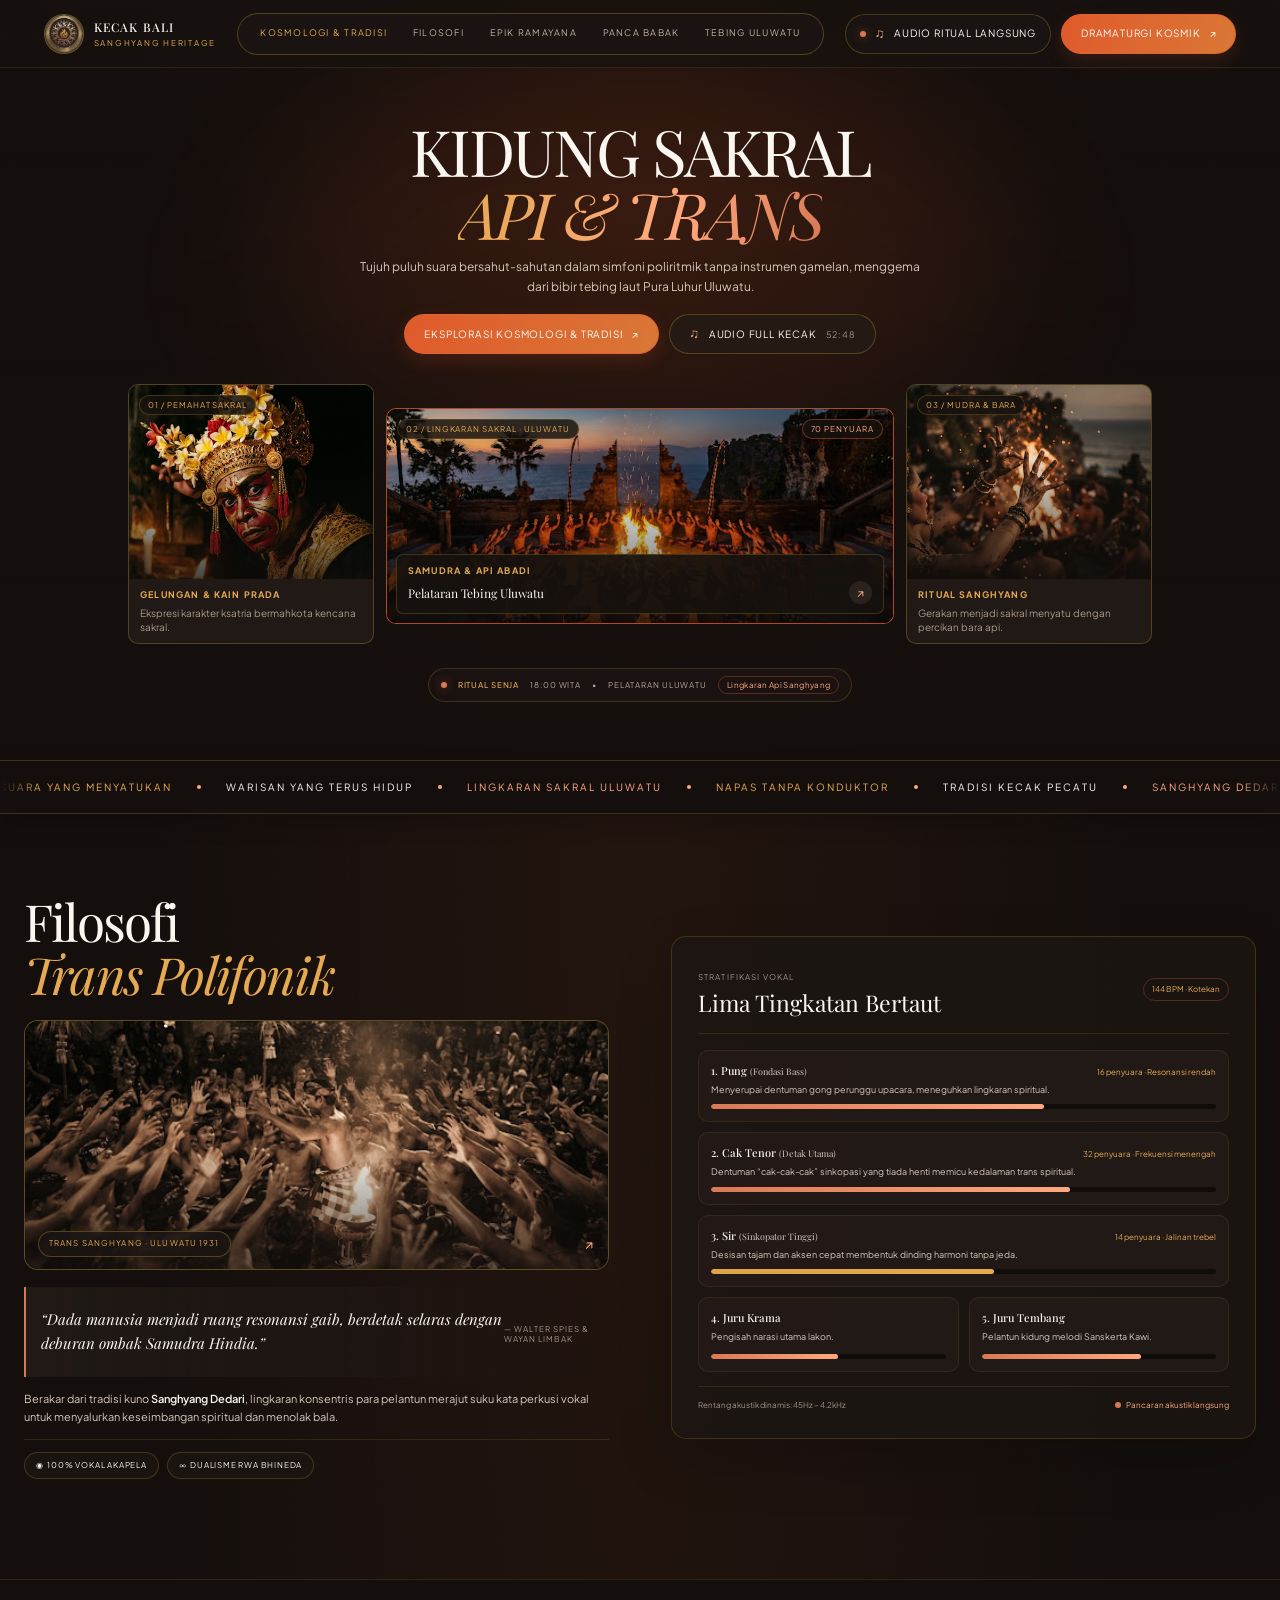
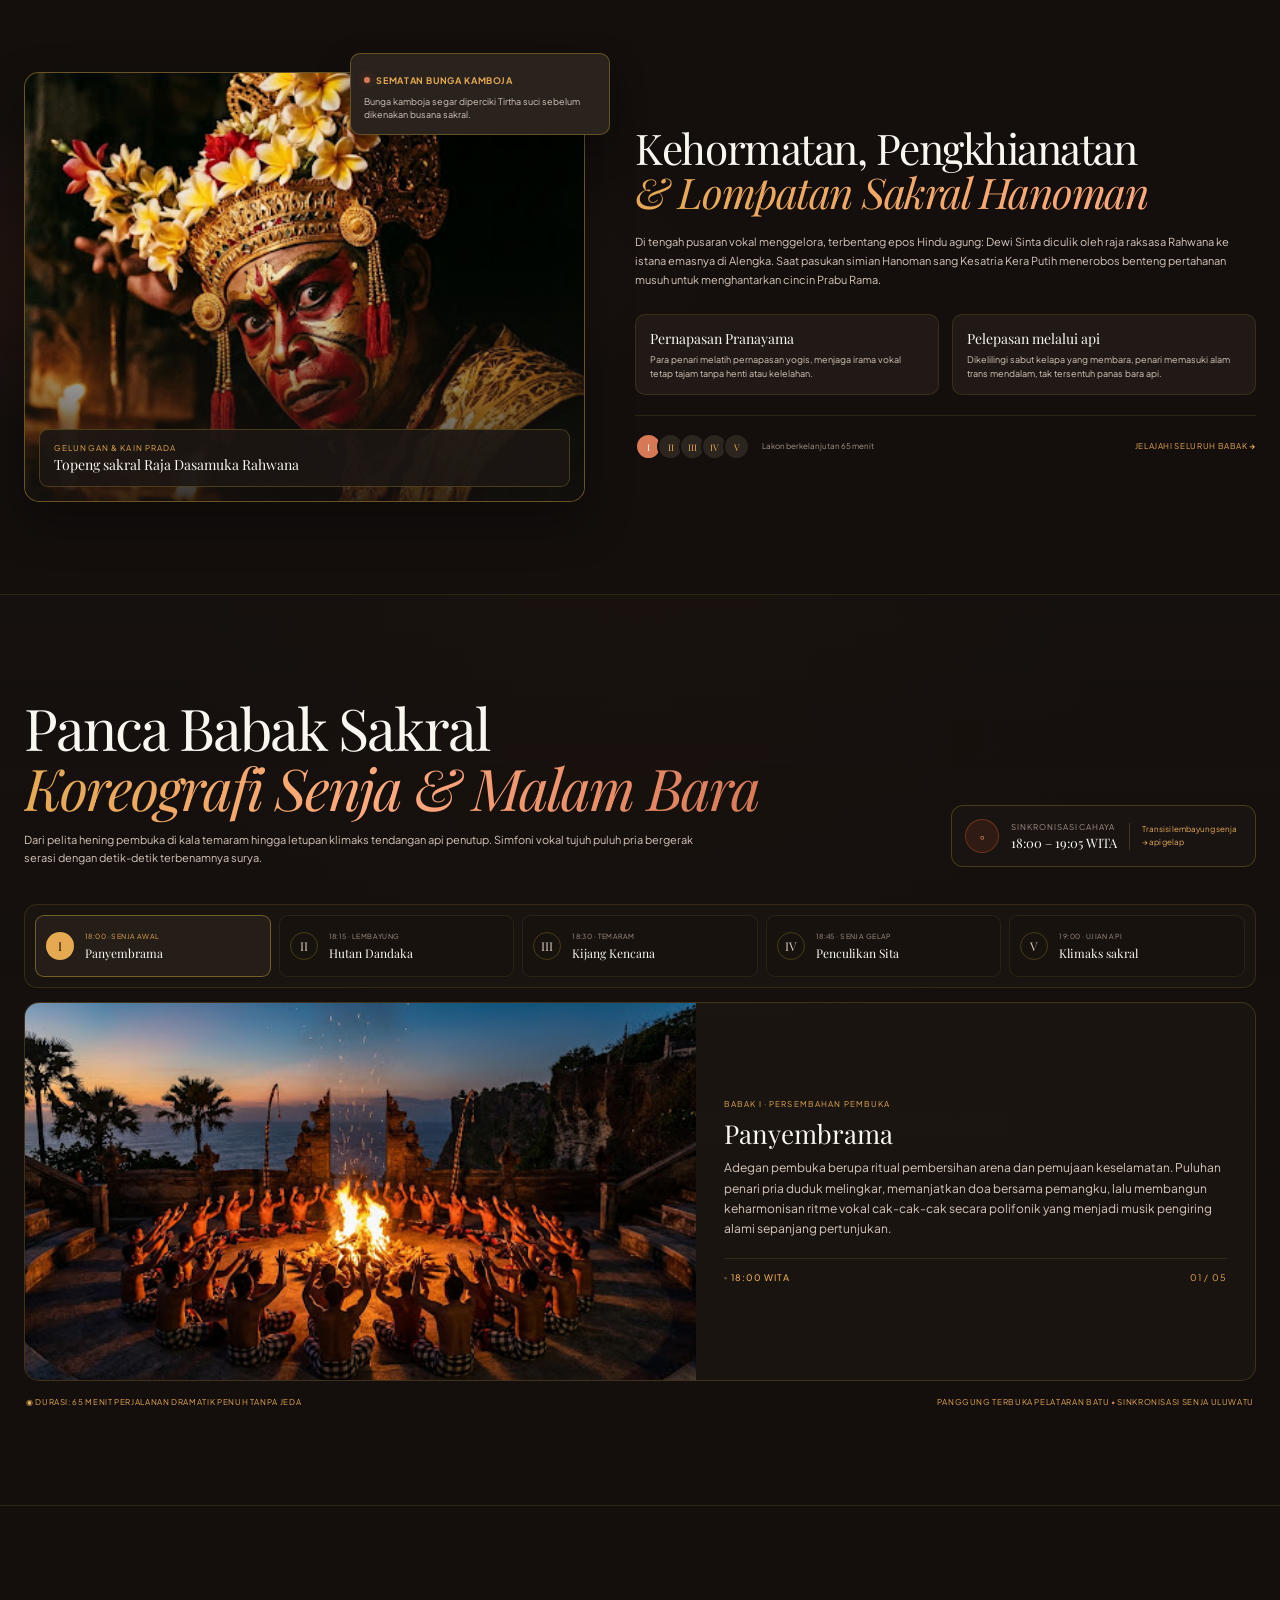
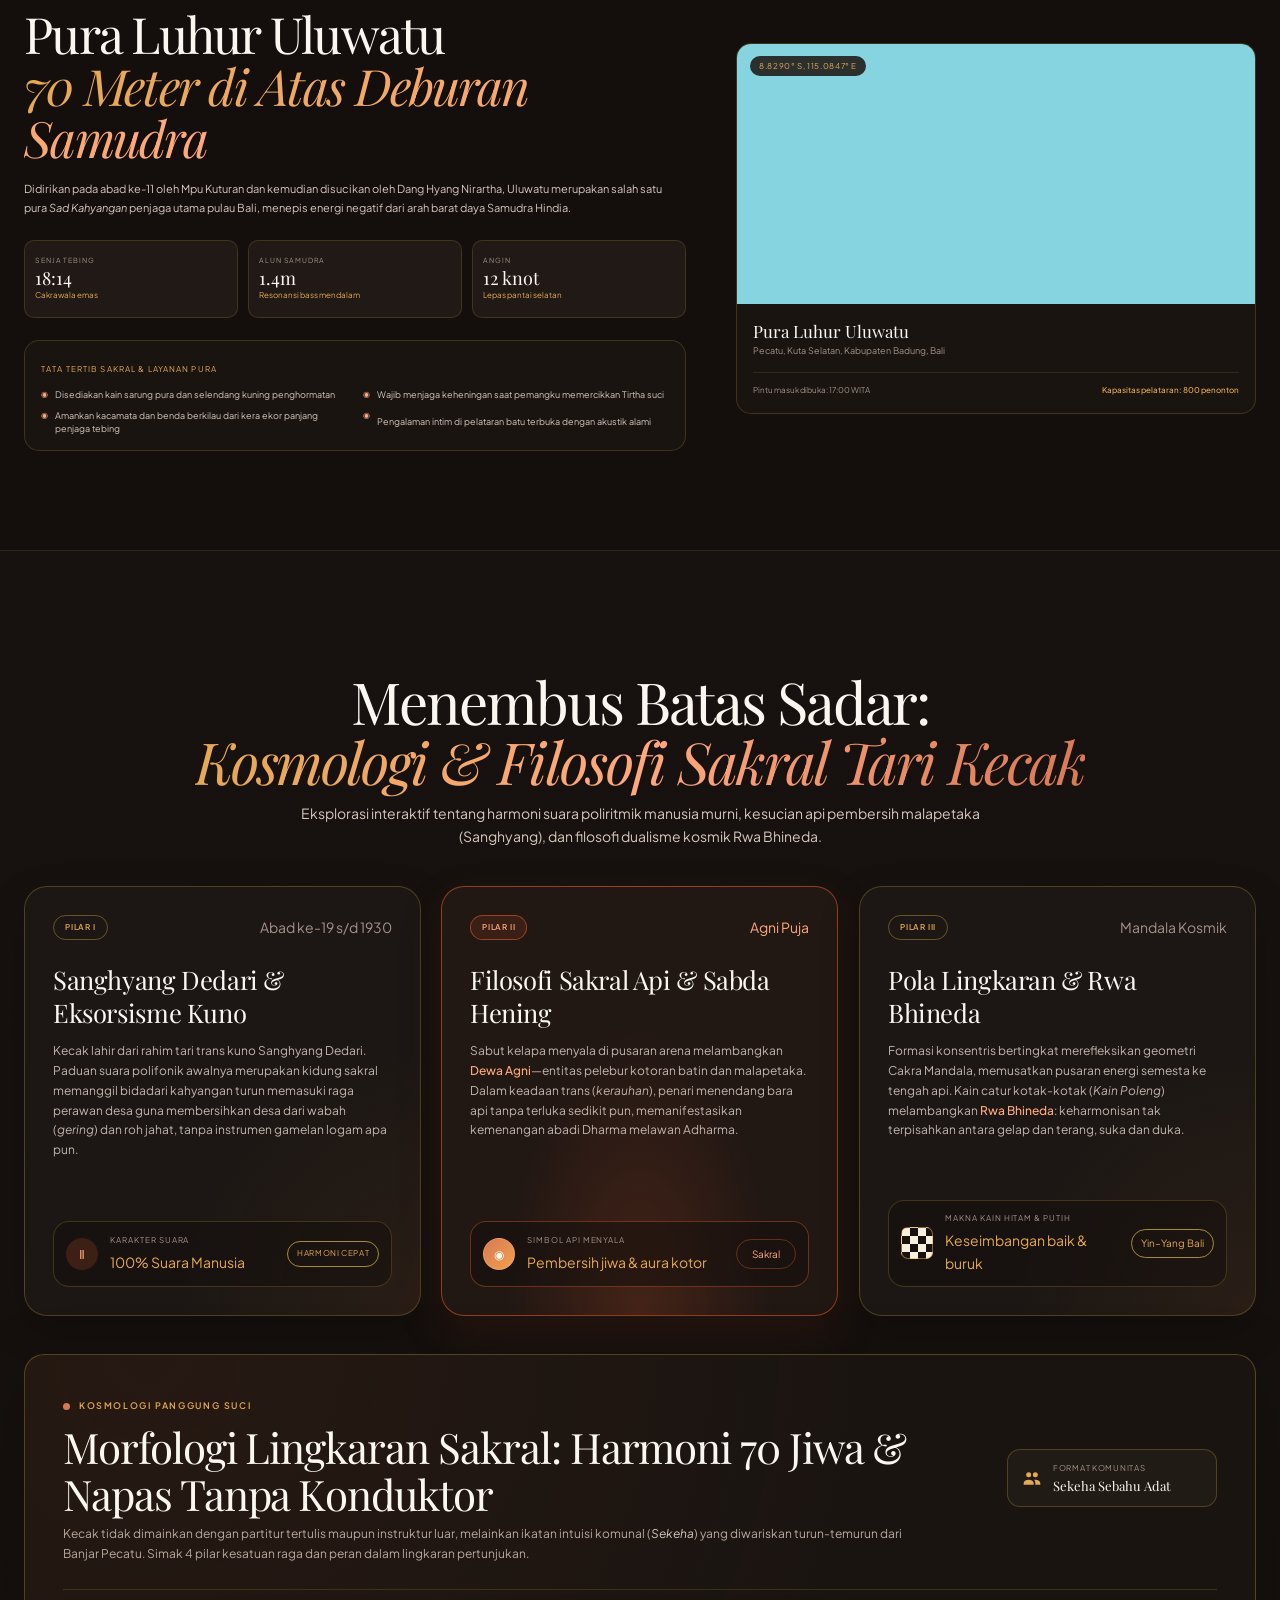
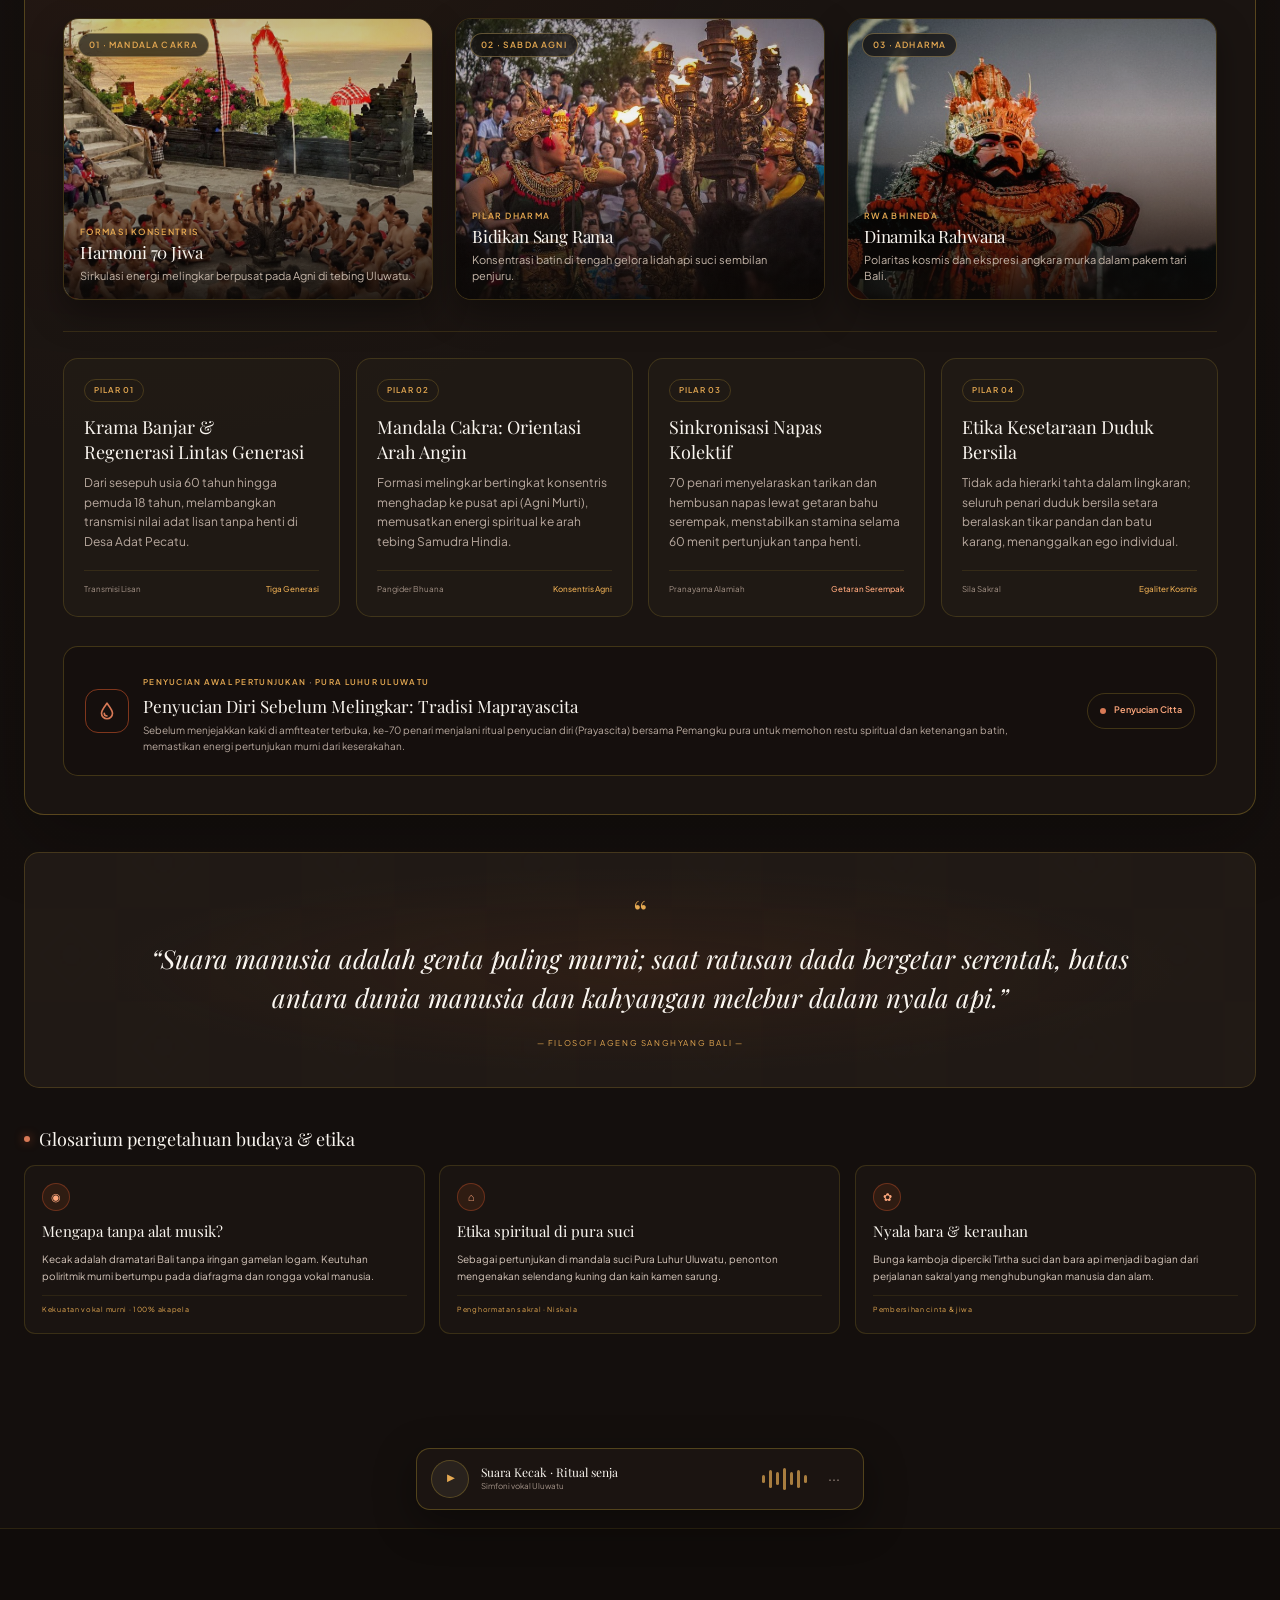
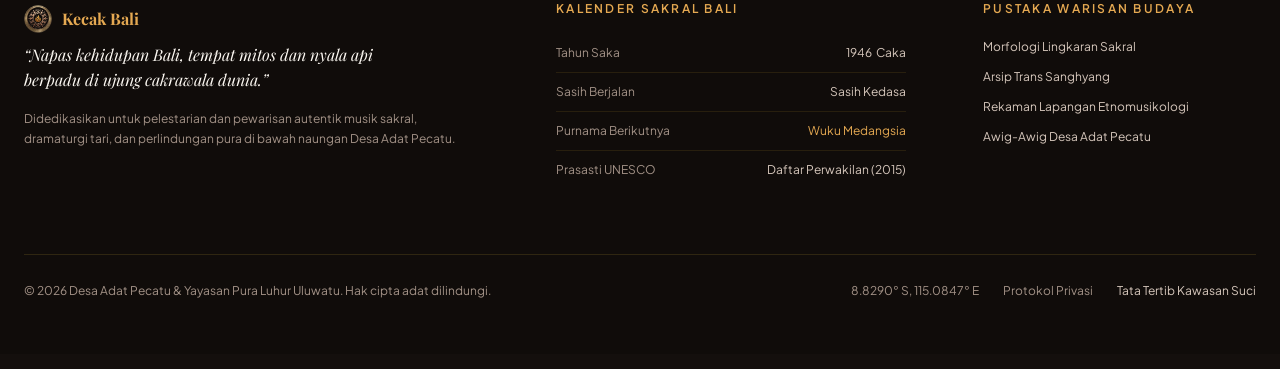
==== commit a03ff452: "docs: add a new design" ====
--- a/index.html
+++ b/index.html
@@ -20,7 +20,7 @@
 <body>
     <div class="page-loader" role="status" aria-live="polite" aria-label="Memuat halaman Kecak Bali">
         <div class="page-loader-content" aria-hidden="true">
-            <span class="brand-mark"><img src="assets/figma/heritage-mark.png" alt=""></span>
+            <span class="brand-mark"><img src="assets/pictures/heritage-mark.png" alt=""></span>
             <span class="page-loader-brand">Kecak Bali</span>
             <span class="page-loader-caption">Sanghyang Heritage</span>
             <span class="page-loader-track"><span></span></span>
@@ -31,7 +31,7 @@
     </div>
     <header class="site-header">
         <a class="brand" href="#beranda" aria-label="Kecak Bali — ke beranda">
-            <span class="brand-mark"><img src="assets/figma/heritage-mark.png" alt=""></span>
+            <span class="brand-mark"><img src="assets/pictures/heritage-mark.png" alt=""></span>
             <span class="brand-copy"><strong>KECAK BALI</strong><small>SANGHYANG HERITAGE</small></span>
         </a>
         <button class="menu-toggle" type="button" aria-label="Buka navigasi" aria-expanded="false"
@@ -56,7 +56,7 @@
     </header>
 
     <main>
-        <section class="hero" id="beranda" aria-labelledby="hero-title">
+        <section class="hero" id="beranda" aria-labelledby="hero-title" data-reveal="fade-up">
             <div class="hero-atmosphere" aria-hidden="true"></div>
             <div class="hero-inner">
                 <h1 id="hero-title">Kidung Sakral<br><em>Api &amp; Trans</em></h1>
@@ -74,7 +74,7 @@
                 <div class="hero-gallery" aria-label="Cuplikan ritual Kecak">
                     <article class="gallery-card gallery-card-side">
                         <div class="gallery-photo">
-                            <img src="assets/figma/hero-dancer.png"
+                            <img src="assets/pictures/hero-dancer.png"
                                 alt="Penari Ramayana mengenakan gelungan dan bunga kamboja">
                             <span class="image-tag">01 / Pemahat sakral</span>
                         </div>
@@ -83,7 +83,7 @@
                     </article>
                     <article class="gallery-card gallery-card-feature">
                         <div class="gallery-photo">
-                            <img src="assets/figma/hero-ceremony.png"
+                            <img src="assets/pictures/hero-ceremony.png"
                                 alt="Lingkaran penari Kecak mengelilingi api di Uluwatu saat senja">
                             <span class="image-tag">02 / Lingkaran sakral · Uluwatu</span>
                             <span class="image-tag image-tag-right">70 penyuara</span>
@@ -93,7 +93,7 @@
                     </article>
                     <article class="gallery-card gallery-card-side">
                         <div class="gallery-photo">
-                            <img src="assets/figma/hero-fire-gesture.png"
+                            <img src="assets/pictures/hero-fire-gesture.png"
                                 alt="Gerak mudra penari Kecak di dekat kobaran api">
                             <span class="image-tag">03 / Mudra &amp; bara</span>
                         </div>
@@ -108,7 +108,7 @@
             <div class="hero-grain" aria-hidden="true"></div>
         </section>
 
-        <section class="transition-ribbon" aria-label="Pesan tentang tradisi Kecak">
+        <section class="transition-ribbon" aria-label="Pesan tentang tradisi Kecak" data-reveal="fade-up">
             <div class="transition-ribbon-window">
                 <div class="transition-ribbon-track">
                     <div class="transition-ribbon-group">
@@ -135,12 +135,12 @@
             </div>
         </section>
 
-        <section class="section philosophy" id="filosofi" aria-labelledby="philosophy-title">
+        <section class="section philosophy" id="filosofi" aria-labelledby="philosophy-title" data-reveal="fade-up">
             <div class="section-grid philosophy-grid">
                 <div class="philosophy-story">
                     <h2 class="section-title" id="philosophy-title">Filosofi<br><em>Trans Polifonik</em></h2>
                     <figure class="story-image">
-                        <img src="assets/figma/philosophy-circle.png"
+                        <img src="assets/pictures/philosophy-circle.png"
                             alt="Para penyuara Kecak membentuk lingkaran mengelilingi api">
                         <figcaption>Trans Sanghyang · Uluwatu 1931</figcaption>
                         <span class="image-corner" aria-hidden="true">↗</span>
@@ -201,13 +201,13 @@
             </div>
         </section>
 
-        <section class="section ramayana" id="ramayana" aria-labelledby="ramayana-title">
+        <section class="section ramayana" id="ramayana" aria-labelledby="ramayana-title" data-reveal="fade-up">
             <div class="section-grid ramayana-grid">
                 <figure class="portrait-frame">
                     <aside class="flower-note"><span class="status-dot"></span><strong>Sematan bunga kamboja</strong>
                         <p>Bunga kamboja segar diperciki Tirtha suci sebelum dikenakan busana sakral.</p>
                     </aside>
-                    <img src="assets/figma/hanuman-portrait.png"
+                    <img src="assets/pictures/hanuman-portrait.png"
                         alt="Penari Ramayana mengenakan topeng dan mahkota emas sebagai Rahwana">
                     <figcaption class="portrait-caption"><span class="micro-label">Gelungan &amp; kain
                             prada</span><strong>Topeng sakral Raja Dasamuka Rahwana</strong></figcaption>
@@ -241,7 +241,7 @@
             </div>
         </section>
 
-        <section class="section acts" id="panca-babak" aria-labelledby="acts-title">
+        <section class="section acts" id="panca-babak" aria-labelledby="acts-title" data-reveal="fade-up">
             <div class="acts-inner">
                 <div class="acts-heading">
                     <div>
@@ -250,7 +250,7 @@
                         <p>Dari pelita hening pembuka di kala temaram hingga letupan klimaks tendangan api penutup.
                             Simfoni vokal tujuh puluh pria bergerak serasi dengan detik-detik terbenamnya surya.</p>
                     </div>
-                    <div class="time-card"><span class="round-icon">◷</span>
+                    <div class="time-card"><span class="round-icon">◦</span>
                         <div><small>Sinkronisasi cahaya</small><strong>18:00 – 19:05 WITA</strong></div><span
                             class="time-divider"></span><span class="time-note">Transisi lembayung senja → api
                             gelap</span>
@@ -275,7 +275,7 @@
                 </div>
                 <article class="act-feature panel" aria-live="polite">
                     <div class="act-feature-image">
-                        <img src="assets/figma/hero-ceremony.png" alt="Pertunjukan Kecak di tebing Uluwatu"
+                        <img src="assets/pictures/hero-ceremony.png" alt="Pertunjukan Kecak di tebing Uluwatu"
                             data-act-image>
                     </div>
                     <div class="act-feature-copy">
@@ -285,17 +285,17 @@
                             Puluhan penari pria duduk melingkar, memanjatkan doa bersama pemangku, lalu membangun
                             keharmonisan ritme vokal cak-cak-cak secara polifonik yang menjadi musik pengiring alami
                             sepanjang pertunjukan.</p>
-                        <div class="act-feature-meta"><span>◷ <b data-act-time>18:00 WITA</b></span><span>01 / 05</span>
+                        <div class="act-feature-meta"><span>◦ <b data-act-time>18:00 WITA</b></span><span>01 / 05</span>
                         </div>
                     </div>
                 </article>
                 <div class="act-notes"><span>◉ Durasi: 65 menit perjalanan dramatik penuh tanpa
-                        jeda</span><span>Panggung terbuka pelataran batu <i>•</i> Sinkronisasi senja Uluwatu</span>
+                            jeda</span><span>Panggung terbuka pelataran batu <i>•</i> Sinkronisasi senja Uluwatu</span>
                 </div>
             </div>
         </section>
 
-        <section class="section uluwatu" id="uluwatu" aria-labelledby="uluwatu-title">
+        <section class="section uluwatu" id="uluwatu" aria-labelledby="uluwatu-title" data-reveal="fade-up">
             <div class="section-grid uluwatu-grid">
                 <div class="uluwatu-copy">
                     <h2 class="section-title" id="uluwatu-title">Pura Luhur Uluwatu<br><em>70 Meter di Atas
@@ -336,7 +336,7 @@
             </div>
         </section>
 
-        <section class="section knowledge" id="pengetahuan" aria-labelledby="knowledge-title">
+        <section class="section knowledge" id="pengetahuan" aria-labelledby="knowledge-title" data-reveal="fade-up">
             <div class="knowledge-inner">
                 <header class="knowledge-heading">
                     <h2 class="section-title" id="knowledge-title">Menembus Batas Sadar:<br><em>Kosmologi &amp; Filosofi Sakral Tari Kecak</em></h2>
@@ -383,9 +383,10 @@
                         </div>
                     </article>
                 </div>
-                <section class="morphology-panel panel" aria-labelledby="morphology-title">
+                <section class="morphology-panel panel" aria-labelledby="morphology-title" data-reveal="fade-up">
                     <header class="morphology-heading">
                         <div class="morphology-title-group">
+                            <span class="morphology-kicker"><i></i>Kosmologi Panggung Suci</span>
                             <h2 id="morphology-title">Morfologi Lingkaran Sakral: Harmoni 70 Jiwa &amp;<br
                                     class="morphology-title-break">
                                 <em>Napas Tanpa Konduktor</em>
@@ -402,15 +403,46 @@
                             <span><small>Format komunitas</small><strong>Sekeha Sebahu Adat</strong></span>
                         </div>
                     </header>
+                    <div class="morphology-gallery" aria-label="Galeri visual morfologi lingkaran dan karakter pertunjukan Kecak">
+                        <figure class="morphology-gallery-card">
+                            <img src="assets/pictures/morfologi-lingkaran-sunset.jpg"
+                                alt="Lingkaran sakral 70 penari Kecak di tebing Uluwatu saat senja"
+                                loading="lazy">
+                            <span class="gallery-badge">01 · Mandala Cakra</span>
+                            <figcaption>
+                                <span class="gallery-tag">Formasi Konsentris</span>
+                                <h4>Harmoni 70 Jiwa</h4>
+                                <p>Sirkulasi energi melingkar berpusat pada Agni di tebing Uluwatu.</p>
+                            </figcaption>
+                        </figure>
+
+                        <figure class="morphology-gallery-card">
+                            <img src="assets/pictures/morfologi-rama-panah.jpg"
+                                alt="Karakter Rama dengan busur panah di samping api pelita sakral"
+                                loading="lazy">
+                            <span class="gallery-badge">02 · Sabda Agni</span>
+                            <figcaption>
+                                <span class="gallery-tag">Pilar Dharma</span>
+                                <h4>Bidikan Sang Rama</h4>
+                                <p>Konsentrasi batin di tengah gelora lidah api suci sembilan penjuru.</p>
+                            </figcaption>
+                        </figure>
+
+                        <figure class="morphology-gallery-card">
+                            <img src="assets/pictures/morfologi-rahwana.jpg"
+                                alt="Ekspresi karakter Prabu Rahwana berkostum megah"
+                                loading="lazy">
+                            <span class="gallery-badge">03 · Adharma</span>
+                            <figcaption>
+                                <span class="gallery-tag">Rwa Bhineda</span>
+                                <h4>Dinamika Rahwana</h4>
+                                <p>Polaritas kosmis dan ekspresi angkara murka dalam pakem tari Bali.</p>
+                            </figcaption>
+                        </figure>
+                    </div>
                     <div class="morphology-pillars">
                         <article class="morphology-card">
-                            <div class="morphology-card-top"><span>Pilar 01</span><svg viewBox="0 0 24 24"
-                                    aria-hidden="true">
-                                    <circle cx="12" cy="5" r="2" />
-                                    <circle cx="6" cy="17" r="2" />
-                                    <circle cx="18" cy="17" r="2" />
-                                    <path d="m11 7-4 8m6-8 4 8m-9 2h8" />
-                                </svg></div>
+                            <div class="morphology-card-top"><span>Pilar 01</span></div>
                             <h3>Krama Banjar &amp;<br>Regenerasi Lintas Generasi</h3>
                             <p>Dari sesepuh usia 60 tahun hingga pemuda 18 tahun, melambangkan transmisi nilai adat
                                 lisan tanpa henti di Desa Adat Pecatu.</p>
@@ -418,11 +450,7 @@
                             </div>
                         </article>
                         <article class="morphology-card">
-                            <div class="morphology-card-top"><span>Pilar 02</span><svg viewBox="0 0 24 24"
-                                    aria-hidden="true">
-                                    <circle cx="12" cy="12" r="8" />
-                                    <path d="M12 4v3m0 10v3M4 12h3m10 0h3m-8-4 2.5 4-3.5 2" />
-                                </svg></div>
+                            <div class="morphology-card-top"><span>Pilar 02</span></div>
                             <h3>Mandala Cakra: Orientasi<br>Arah Angin</h3>
                             <p>Formasi melingkar bertingkat konsentris menghadap ke pusat api (Agni Murti), memusatkan
                                 energi spiritual ke arah tebing Samudra Hindia.</p>
@@ -430,10 +458,7 @@
                                     Agni</strong></div>
                         </article>
                         <article class="morphology-card">
-                            <div class="morphology-card-top"><span>Pilar 03</span><svg viewBox="0 0 24 24"
-                                    aria-hidden="true">
-                                    <path d="M4 8h8a3 3 0 1 1-3 3m-4 3h12a3 3 0 1 0-3-3m-9 6h5" />
-                                </svg></div>
+                            <div class="morphology-card-top"><span>Pilar 03</span></div>
                             <h3>Sinkronisasi Napas<br>Kolektif</h3>
                             <p>70 penari menyelaraskan tarikan dan hembusan napas lewat getaran bahu serempak,
                                 menstabilkan stamina selama 60 menit pertunjukan tanpa henti.</p>
@@ -441,10 +466,7 @@
                                     Serempak</strong></div>
                         </article>
                         <article class="morphology-card">
-                            <div class="morphology-card-top"><span>Pilar 04</span><svg viewBox="0 0 24 24"
-                                    aria-hidden="true">
-                                    <path d="M12 4v5m-5 3h10M8 12l-3 5h6l-3-5Zm8 0-3 5h6l-3-5Zm-10 8h12" />
-                                </svg></div>
+                            <div class="morphology-card-top"><span>Pilar 04</span></div>
                             <h3>Etika Kesetaraan Duduk<br>Bersila</h3>
                             <p>Tidak ada hierarki tahta dalam lingkaran; seluruh penari duduk bersila setara beralaskan
                                 tikar pandan dan batu karang, menanggalkan ego individual.</p>
@@ -468,12 +490,12 @@
                         <span class="purification-tag"><i></i>Penyucian Citta</span>
                     </aside>
                 </section>
-                <blockquote class="wisdom-quote panel"><span class="quote-mark">“</span>
+                <blockquote class="wisdom-quote panel" data-reveal="zoom-in"><span class="quote-mark">“</span>
                     <p>“Suara manusia adalah genta paling murni; saat ratusan dada bergetar serentak, batas antara dunia
                         manusia dan kahyangan melebur dalam nyala api.”</p><cite>— Filosofi Ageng Sanghyang Bali
                         —</cite>
                 </blockquote>
-                <section class="glossary" aria-labelledby="glossary-title">
+                <section class="glossary" aria-labelledby="glossary-title" data-reveal="fade-up">
                     <h3 id="glossary-title"><span class="status-dot"></span> Glosarium pengetahuan budaya &amp; etika
                     </h3>
                     <div class="glossary-grid">
@@ -516,7 +538,7 @@
                     <div class="footer-branding">
                         <div class="footer-brand">
                             <a class="footer-mark" href="#beranda" aria-label="Kecak Bali — ke beranda">
-                                <img src="assets/figma/heritage-mark.png" alt="">
+                                <img src="assets/pictures/heritage-mark.png" alt="">
                             </a>
                             <h4>Kecak Bali</h4>
                         </div>
--- a/style.css
+++ b/style.css
@@ -1,4 +1,4 @@
-:root {
+﻿:root {
     color-scheme: dark;
     --ink: #140f0d;
     --ink-2: #17120f;
@@ -141,7 +141,7 @@
     position: fixed;
     z-index: -1;
     inset: 0;
-    background: url("assets/figma/hero-texture.png") repeat;
+    background: url("assets/pictures/hero-texture.png") repeat;
     background-size: 320px;
     content: "";
     opacity: .035;
@@ -631,7 +631,7 @@
 
 .gallery-caption span {
     color: #aa988a;
-    font-size: 9px;
+    font-size: 10px;
     line-height: 1.4;
 }
 
@@ -670,7 +670,7 @@
     position: absolute;
     z-index: -1;
     inset: 0;
-    background: url("assets/figma/hero-texture.png") repeat;
+    background: url("assets/pictures/hero-texture.png") repeat;
     background-size: 320px;
     opacity: .08;
     mix-blend-mode: soft-light;
@@ -1394,9 +1394,10 @@
     display: grid;
     min-height: 62px;
     grid-template-columns: 30px 1fr;
-    grid-template-rows: 1fr 1fr;
+    grid-template-rows: auto auto;
+    align-content: center;
     align-items: center;
-    gap: 0 9px;
+    gap: 3px 9px;
     padding: 7px 10px;
     border: 1px solid rgba(212, 175, 55, .1);
     border-radius: 9px;
@@ -1424,6 +1425,7 @@
 }
 
 .act-tab small {
+    align-self: end;
     color: var(--muted);
     font-size: 7px;
     letter-spacing: .06em;
@@ -1431,6 +1433,7 @@
 }
 
 .act-tab strong {
+    align-self: start;
     overflow: hidden;
     color: var(--cream);
     font: 12px var(--serif);
@@ -1964,7 +1967,7 @@
     max-width: 850px;
     margin: 0;
     color: #b8a99f;
-    font-size: 11px;
+    font-size: 12px;
     line-height: 1.65;
 }
 
@@ -2005,6 +2008,107 @@
 .community-badge strong {
     color: var(--cream);
     font: 13px var(--serif);
+}
+
+/* Morphology Visual Gallery */
+.morphology-gallery {
+    display: grid;
+    grid-template-columns: repeat(3, minmax(0, 1fr));
+    gap: clamp(14px, 1.8vw, 22px);
+    padding: clamp(20px, 2.5vw, 28px) 0 clamp(24px, 3vw, 32px);
+    border-bottom: 1px solid rgba(212, 175, 55, .15);
+}
+
+.morphology-gallery-card {
+    position: relative;
+    height: clamp(260px, 22vw, 310px);
+    margin: 0;
+    overflow: hidden;
+    border-radius: 16px;
+    border: 1px solid rgba(212, 175, 55, .22);
+    background: #120e0b;
+    box-shadow: 0 14px 34px rgba(0, 0, 0, .35);
+    transition: transform .45s var(--ease), border-color .45s var(--ease), box-shadow .45s var(--ease);
+}
+
+.morphology-gallery-card:hover {
+    transform: translateY(-4px);
+    border-color: rgba(229, 169, 82, .55);
+    box-shadow: 0 20px 48px rgba(0, 0, 0, .5), 0 0 25px rgba(224, 90, 43, .18);
+}
+
+.morphology-gallery-card img {
+    display: block;
+    width: 100%;
+    height: 100%;
+    object-fit: cover;
+    filter: saturate(.88) contrast(1.05);
+    transition: transform .6s cubic-bezier(0.16, 1, 0.3, 1), filter .5s ease;
+}
+
+.morphology-gallery-card:hover img {
+    transform: scale(1.06);
+    filter: saturate(1.05) contrast(1.08);
+}
+
+.morphology-gallery-card::after {
+    position: absolute;
+    inset: 0;
+    background: linear-gradient(180deg, rgba(14, 11, 9, .25) 0%, rgba(14, 11, 9, .05) 35%, rgba(12, 9, 7, .9) 100%);
+    content: "";
+    pointer-events: none;
+}
+
+.morphology-gallery-card .gallery-badge {
+    position: absolute;
+    z-index: 2;
+    top: 14px;
+    left: 14px;
+    padding: 4px 10px;
+    border: 1px solid rgba(241, 205, 124, .35);
+    border-radius: 999px;
+    background: rgba(16, 13, 11, .68);
+    backdrop-filter: blur(8px);
+    -webkit-backdrop-filter: blur(8px);
+    color: var(--gold);
+    font-size: 8.5px;
+    font-weight: 600;
+    letter-spacing: .14em;
+    text-transform: uppercase;
+}
+
+.morphology-gallery-card figcaption {
+    position: absolute;
+    z-index: 2;
+    right: 16px;
+    bottom: 15px;
+    left: 16px;
+    display: flex;
+    flex-direction: column;
+    gap: 3px;
+    pointer-events: none;
+}
+
+.morphology-gallery-card .gallery-tag {
+    color: var(--gold);
+    font-size: 8.5px;
+    font-weight: 600;
+    letter-spacing: .16em;
+    text-transform: uppercase;
+}
+
+.morphology-gallery-card h4 {
+    margin: 0;
+    color: var(--cream);
+    font: 17px/1.22 var(--serif);
+    letter-spacing: -.01em;
+}
+
+.morphology-gallery-card p {
+    margin: 2px 0 0;
+    color: #c5b6a9;
+    font-size: 11px;
+    line-height: 1.45;
 }
 
 .morphology-pillars {
@@ -2061,13 +2165,13 @@
 
 .morphology-card h3 {
     margin: 13px 0 8px;
-    font: 16px/1.38 var(--serif);
+    font: 18px/1.38 var(--serif);
 }
 
 .morphology-card p {
     margin: 0 0 18px;
     color: #b8a99f;
-    font-size: 10px;
+    font-size: 12px;
     line-height: 1.65;
 }
 
@@ -2099,6 +2203,11 @@
 
     .morphology-pillars {
         grid-template-columns: repeat(2, minmax(0, 1fr));
+    }
+
+    .morphology-gallery {
+        grid-template-columns: repeat(3, minmax(0, 1fr));
+        gap: 14px;
     }
 }
 
@@ -2190,7 +2299,7 @@
 .wisdom-quote::before {
     position: absolute;
     inset: 0;
-    background: url("assets/figma/fire-texture.png") center/cover;
+    background: url("assets/pictures/fire-texture.png") center/cover;
     content: "";
     opacity: .05;
     mix-blend-mode: screen;
@@ -3059,6 +3168,16 @@
 
     .morphology-title-break {
         display: none;
+    }
+
+    .morphology-gallery {
+        grid-template-columns: 1fr;
+        gap: 16px;
+        padding: 16px 0 20px;
+    }
+
+    .morphology-gallery-card {
+        height: 220px;
     }
 
     .morphology-pillars {
@@ -9218,3 +9337,82 @@
         scroll-behavior: auto;
     }
 }
+
+/* ==========================================================================
+   Bespoke Scroll Reveal Engine Component
+   Custom engineered for high-performance (60fps), GPU-accelerated motion,
+   supporting directional animations, stagger effects, and reduced-motion safety.
+   ========================================================================== */
+html.has-scroll-reveal [data-reveal],
+html.has-scroll-reveal .reveal-on-scroll {
+    opacity: 0;
+    will-change: opacity, transform;
+    transition-property: opacity, transform, filter;
+    transition-duration: 0.85s;
+    transition-timing-function: cubic-bezier(0.16, 1, 0.3, 1);
+    transition-delay: var(--reveal-delay, 0s);
+}
+
+/* Variant 1: fade-up (default) */
+html.has-scroll-reveal [data-reveal="fade-up"],
+html.has-scroll-reveal .reveal-on-scroll:not([data-reveal]) {
+    transform: translate3d(0, 36px, 0);
+}
+
+/* Variant 2: fade-down */
+html.has-scroll-reveal [data-reveal="fade-down"] {
+    transform: translate3d(0, -36px, 0);
+}
+
+/* Variant 3: fade-left */
+html.has-scroll-reveal [data-reveal="fade-left"] {
+    transform: translate3d(-36px, 0, 0);
+}
+
+/* Variant 4: fade-right */
+html.has-scroll-reveal [data-reveal="fade-right"] {
+    transform: translate3d(36px, 0, 0);
+}
+
+/* Variant 5: zoom-in */
+html.has-scroll-reveal [data-reveal="zoom-in"] {
+    transform: scale3d(0.93, 0.93, 1) translate3d(0, 20px, 0);
+}
+
+/* Variant 6: flip-up */
+html.has-scroll-reveal [data-reveal="flip-up"] {
+    transform: perspective(1000px) rotateX(12deg) translate3d(0, 24px, 0);
+}
+
+/* State: Revealed on scroll */
+html.has-scroll-reveal [data-reveal].is-revealed,
+html.has-scroll-reveal .reveal-on-scroll.is-revealed {
+    opacity: 1;
+    transform: translate3d(0, 0, 0) scale3d(1, 1, 1) rotateX(0deg);
+}
+
+/* Preset delays */
+html.has-scroll-reveal [data-reveal-delay="100"] { --reveal-delay: 0.1s; }
+html.has-scroll-reveal [data-reveal-delay="200"] { --reveal-delay: 0.2s; }
+html.has-scroll-reveal [data-reveal-delay="300"] { --reveal-delay: 0.3s; }
+html.has-scroll-reveal [data-reveal-delay="400"] { --reveal-delay: 0.4s; }
+html.has-scroll-reveal [data-reveal-delay="500"] { --reveal-delay: 0.5s; }
+
+/* Grid child stagger helpers */
+html.has-scroll-reveal [data-reveal-stagger] > *:nth-child(1) { --reveal-delay: 0.05s; }
+html.has-scroll-reveal [data-reveal-stagger] > *:nth-child(2) { --reveal-delay: 0.15s; }
+html.has-scroll-reveal [data-reveal-stagger] > *:nth-child(3) { --reveal-delay: 0.25s; }
+html.has-scroll-reveal [data-reveal-stagger] > *:nth-child(4) { --reveal-delay: 0.35s; }
+html.has-scroll-reveal [data-reveal-stagger] > *:nth-child(5) { --reveal-delay: 0.45s; }
+html.has-scroll-reveal [data-reveal-stagger] > *:nth-child(6) { --reveal-delay: 0.55s; }
+
+/* Accessibility fallback */
+@media (prefers-reduced-motion: reduce) {
+    html.has-scroll-reveal [data-reveal],
+    html.has-scroll-reveal .reveal-on-scroll {
+        opacity: 1 !important;
+        transform: none !important;
+        filter: none !important;
+        transition: none !important;
+    }
+}
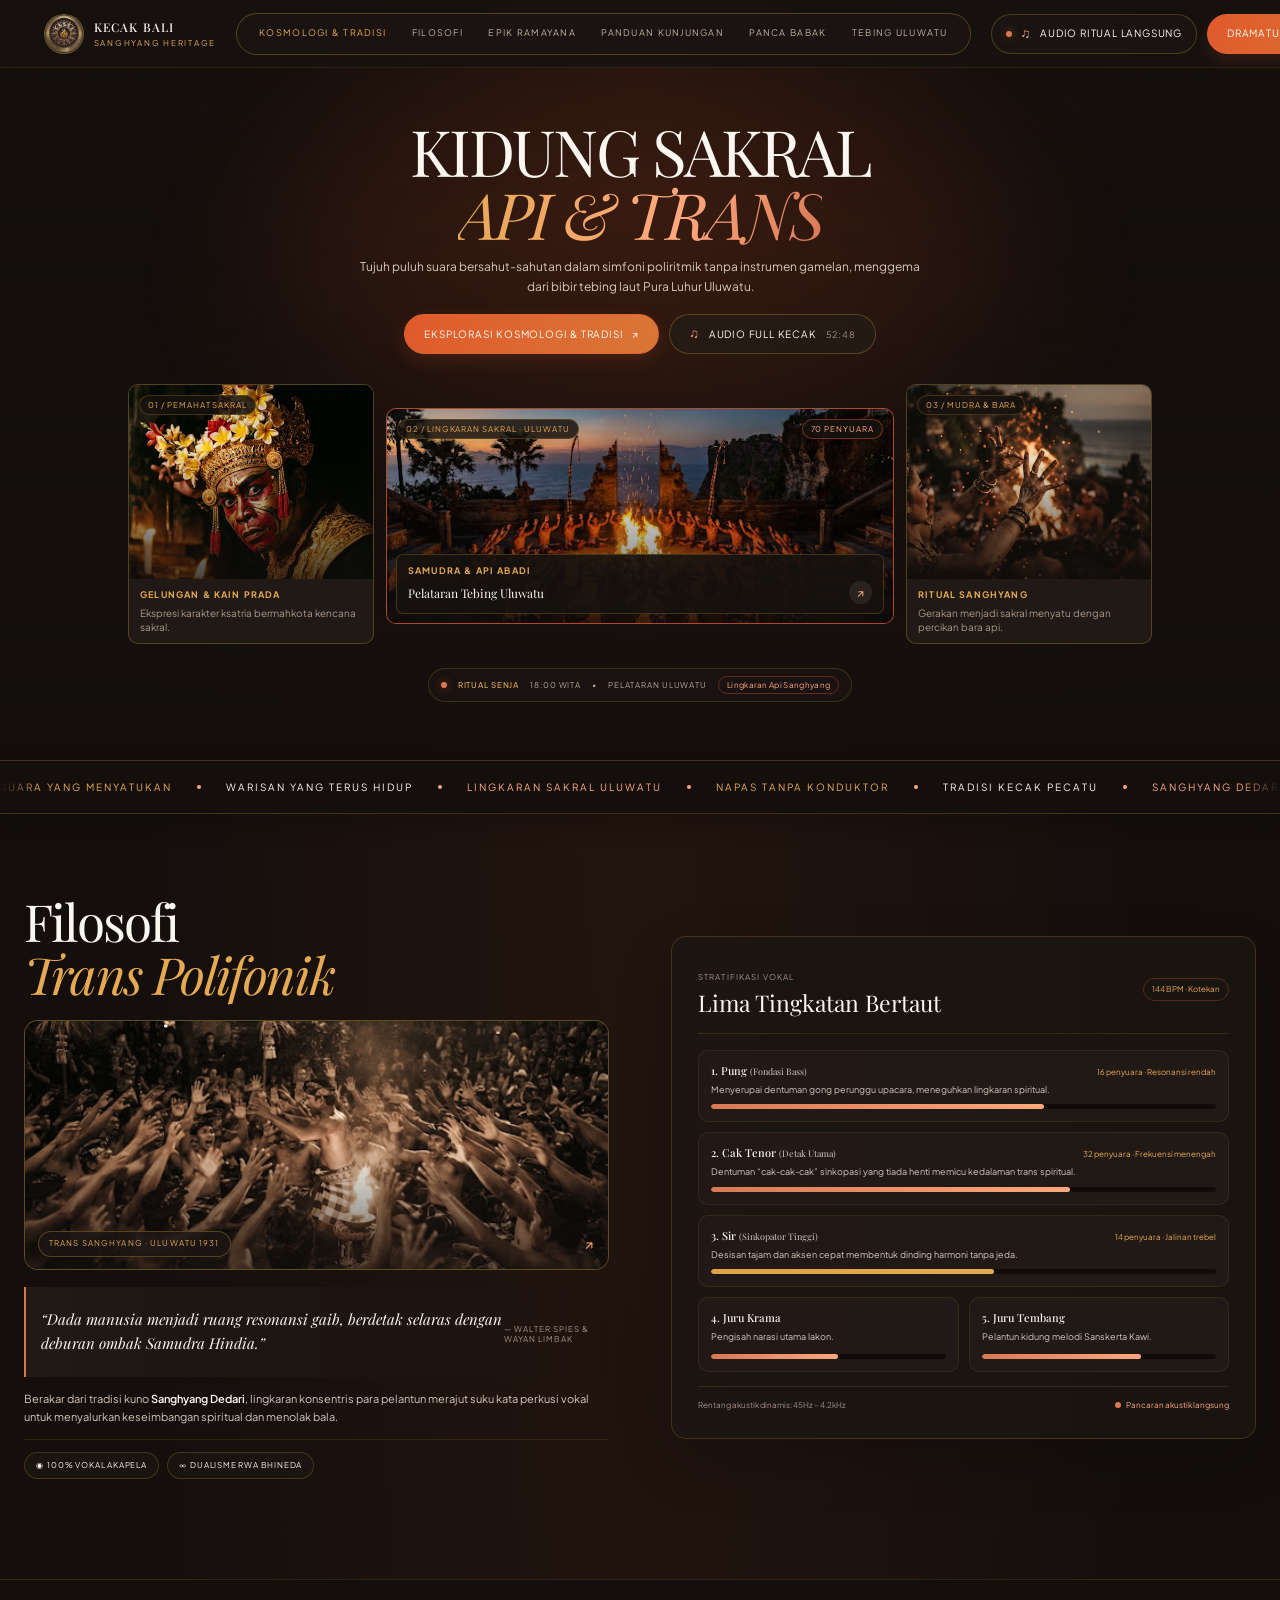
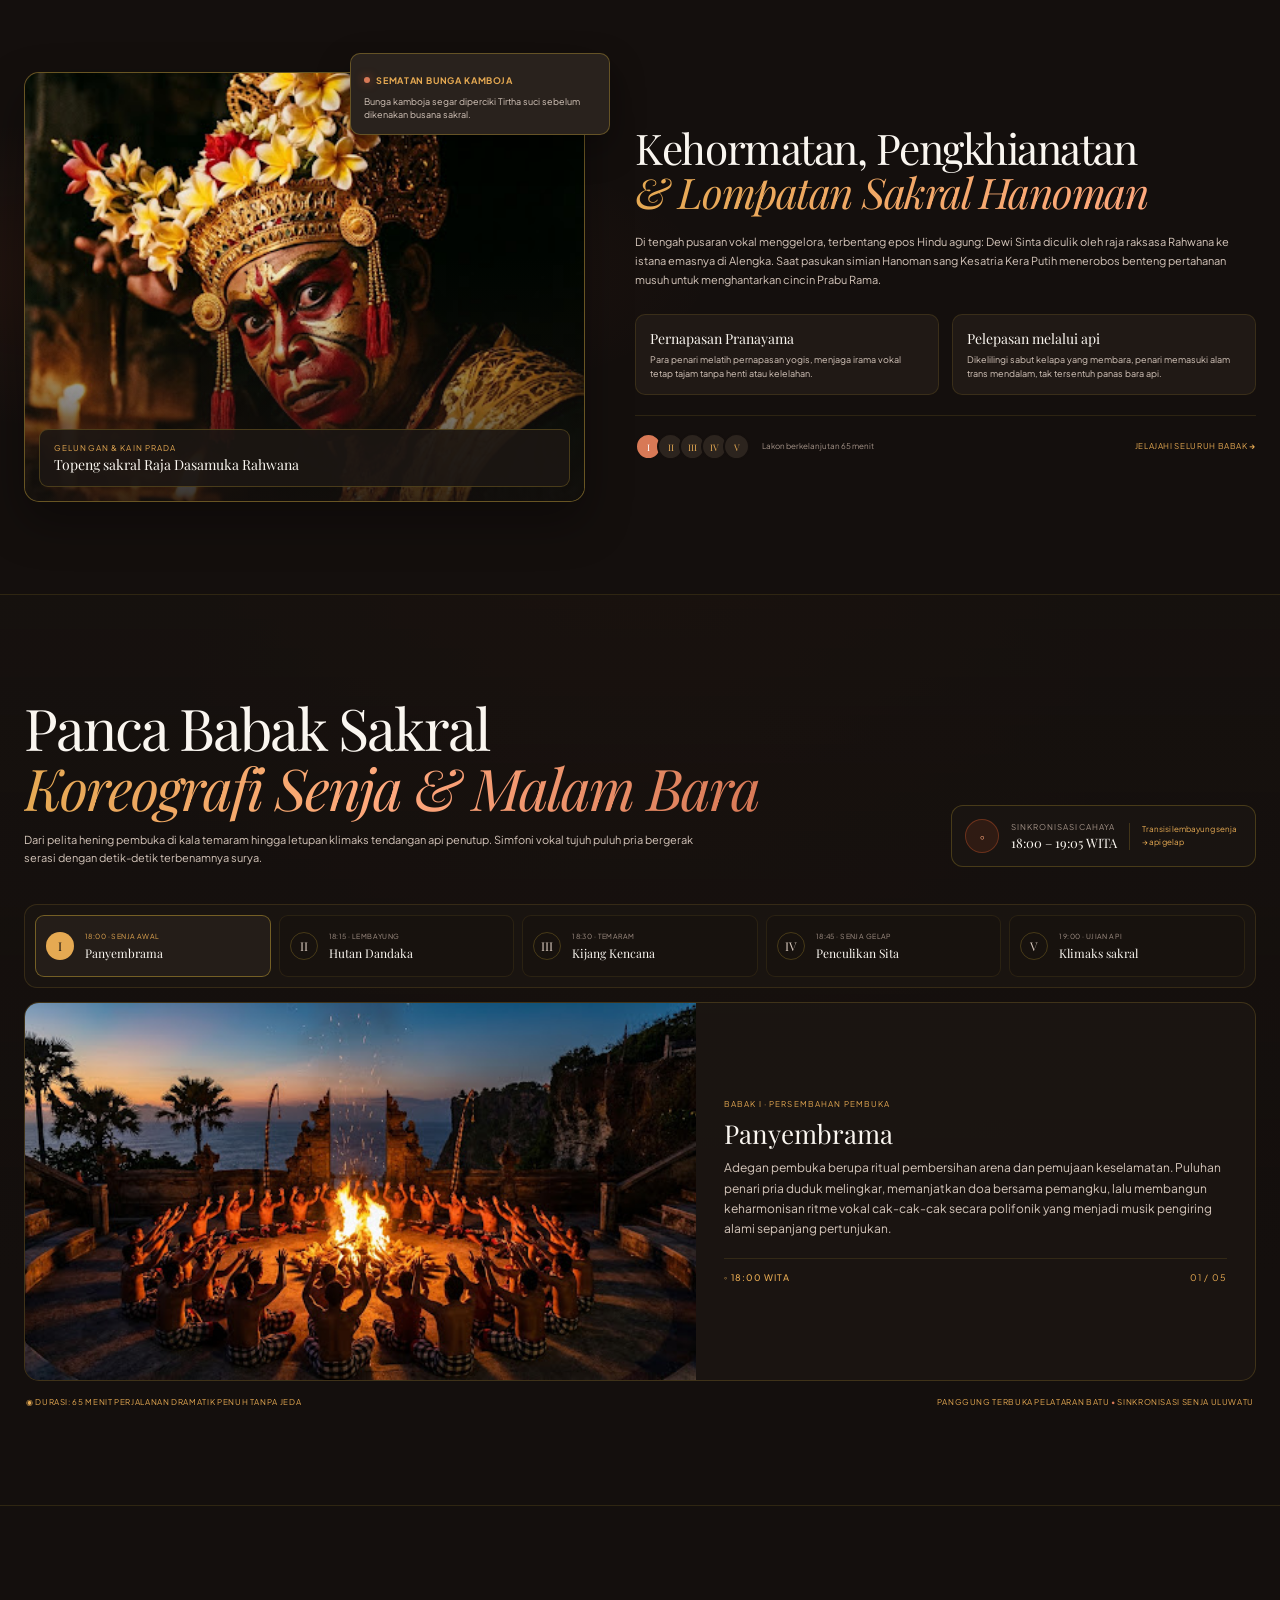
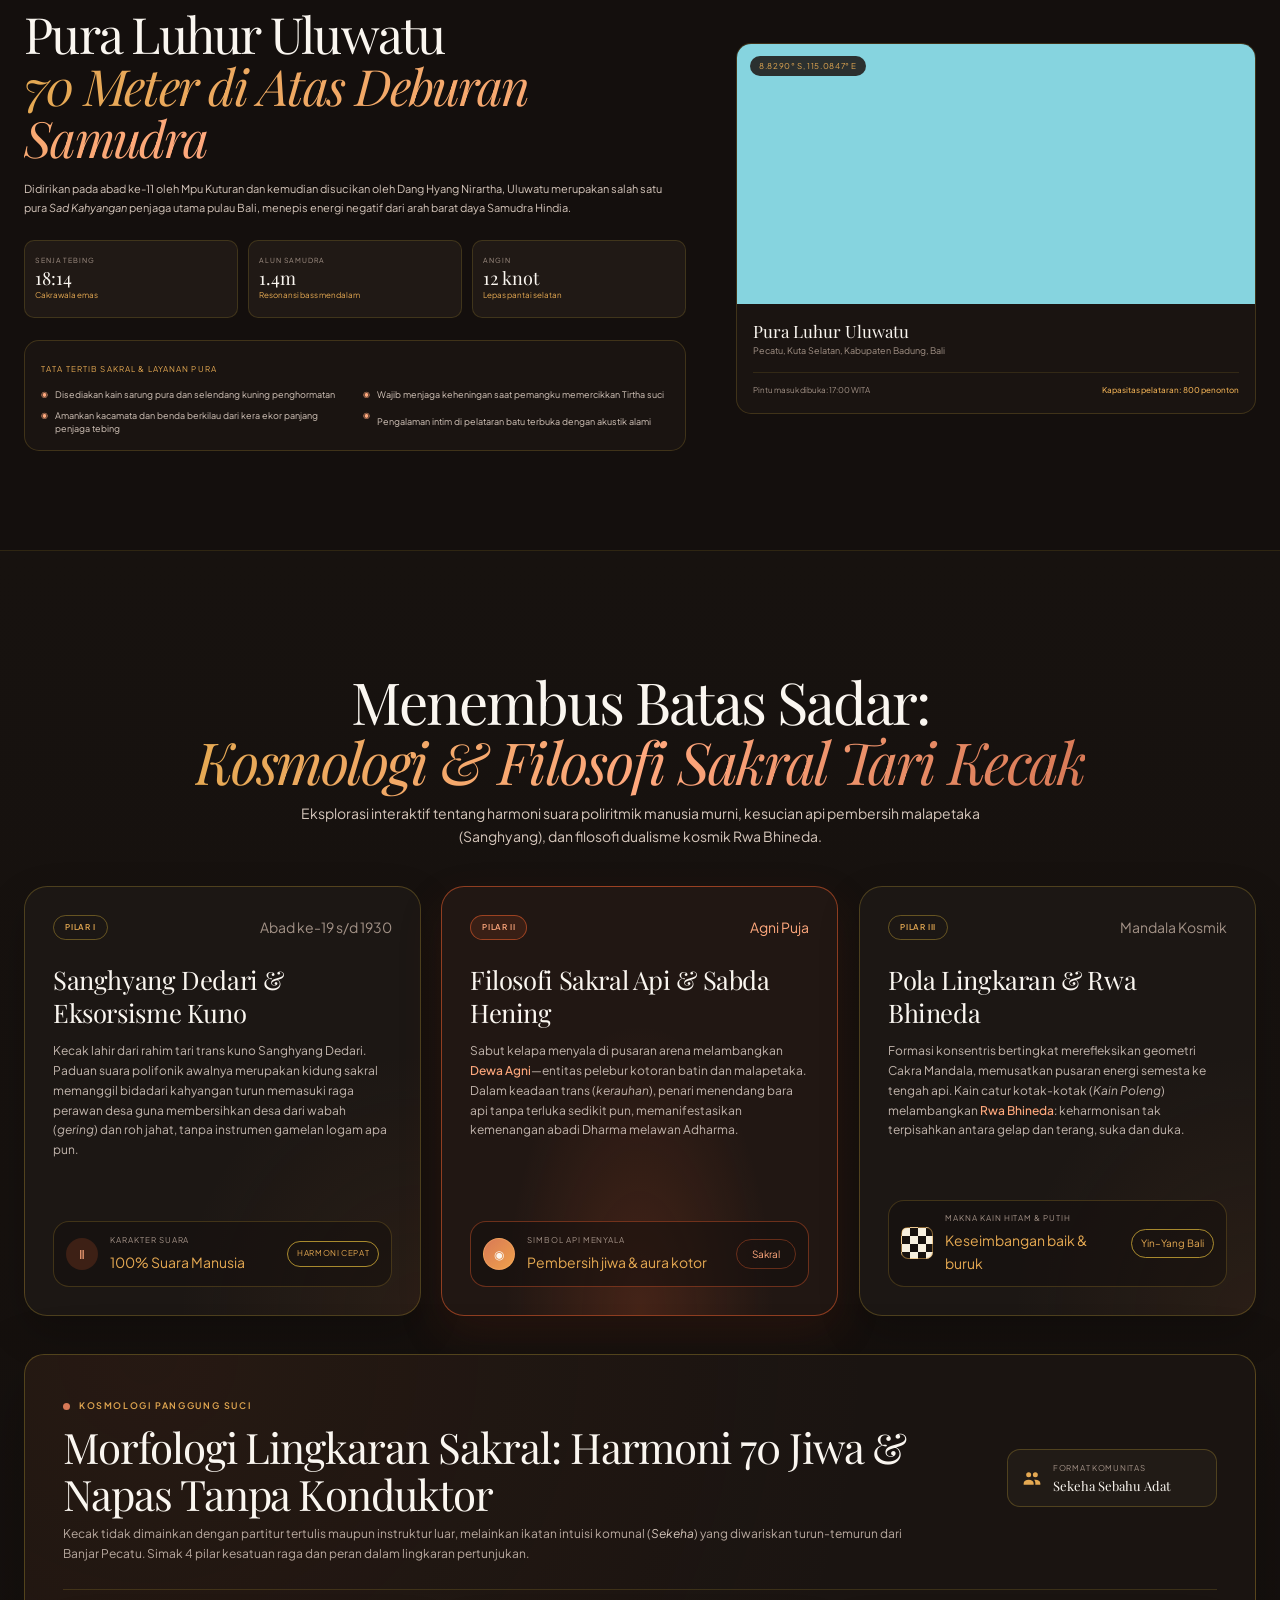
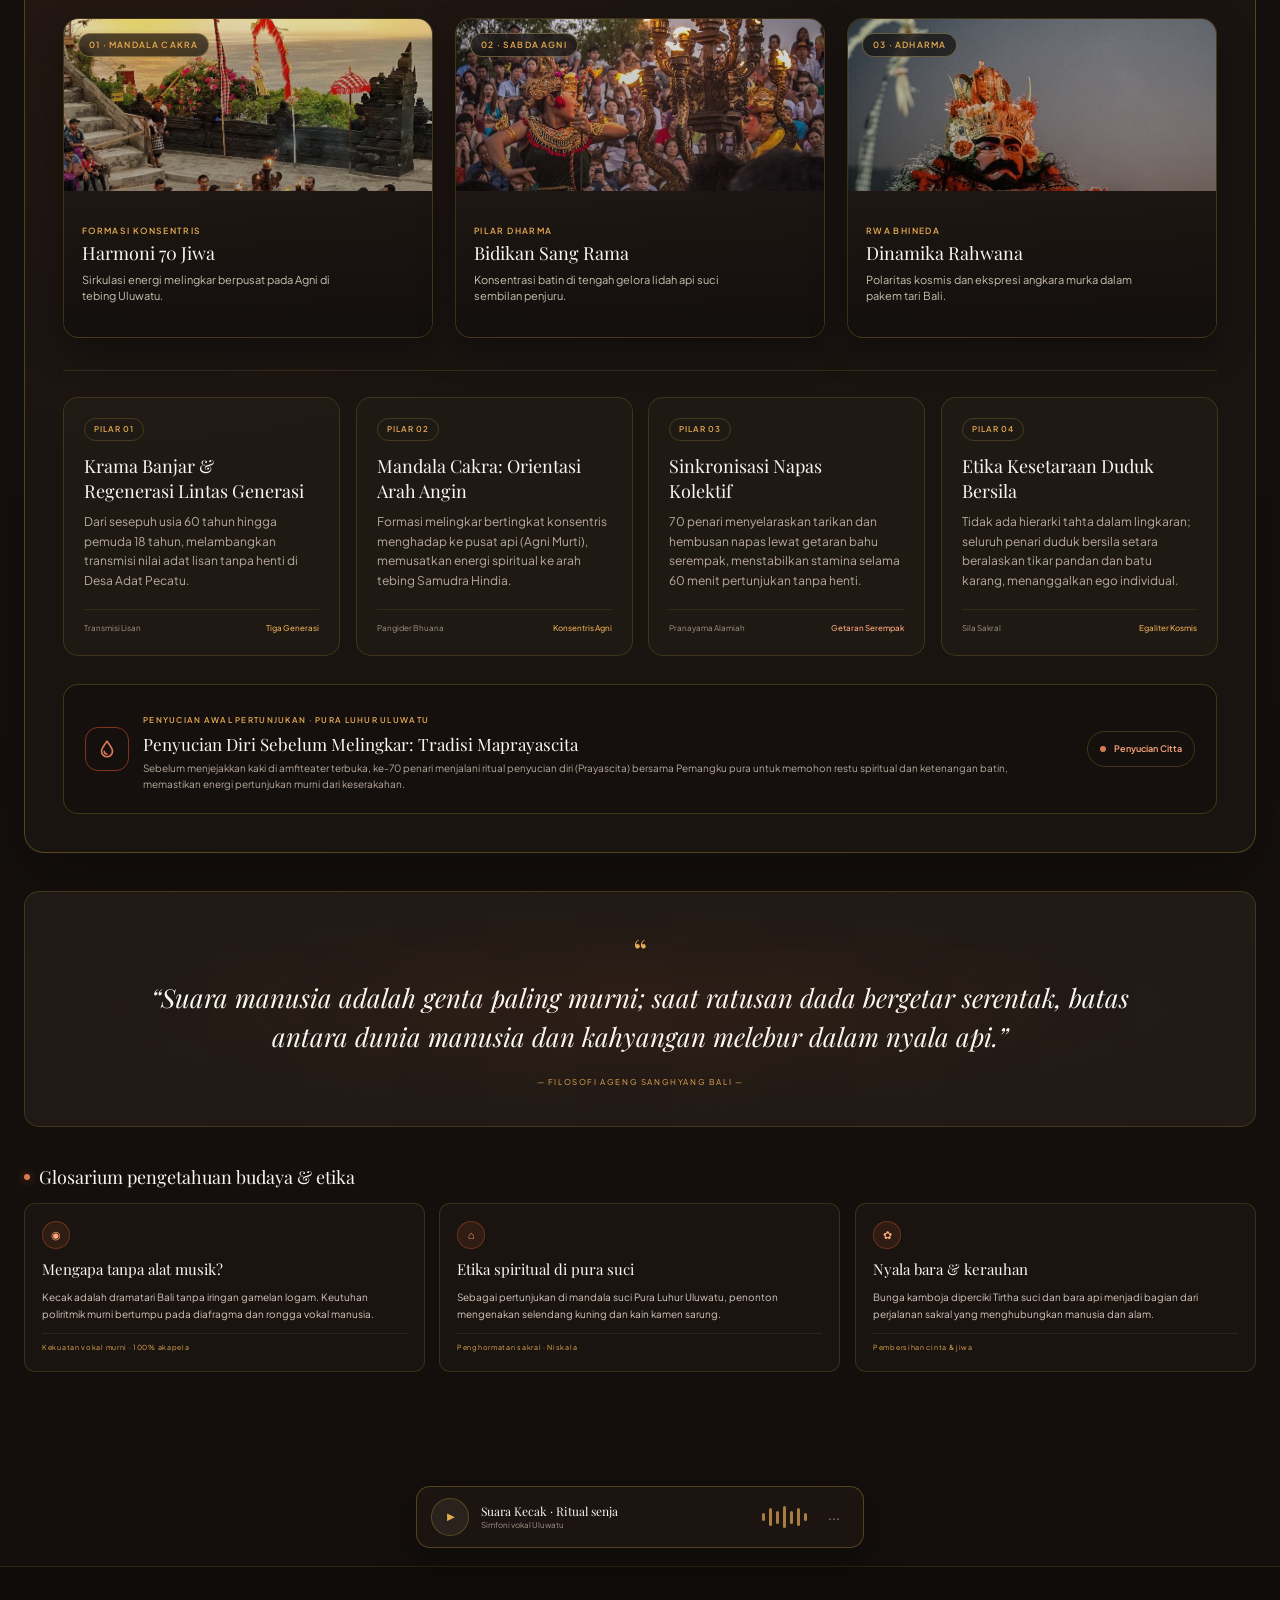
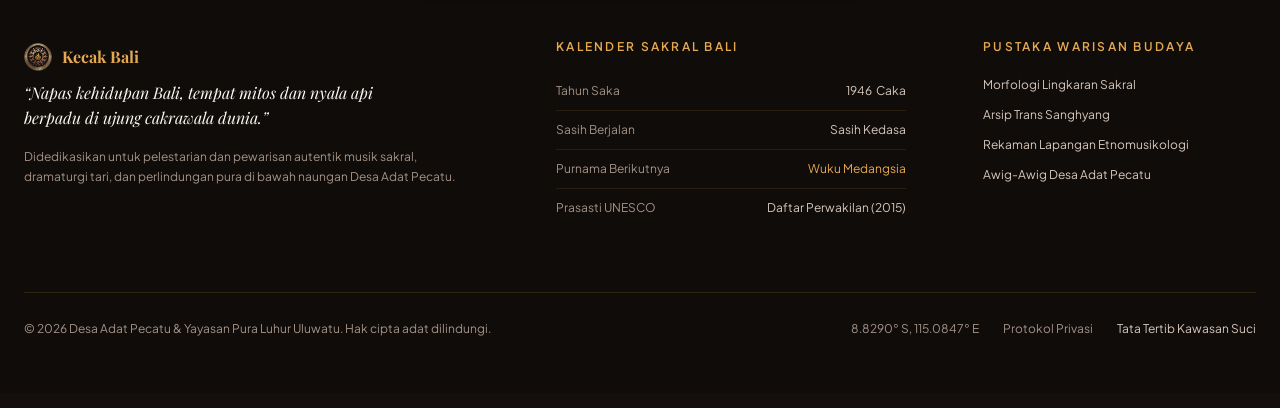
==== commit ae3027d1: "docs: add a new design" ====
--- a/index.html
+++ b/index.html
@@ -42,6 +42,7 @@
             <a class="is-active" href="#beranda">Kosmologi &amp; Tradisi</a>
             <a href="Filosofi.html">Filosofi</a>
             <a href="dramaturgi.html">Epik Ramayana</a>
+            <a href="panduan.html">Panduan Kunjungan</a>
             <a href="#panca-babak">Panca Babak</a>
             <a href="#uluwatu">Tebing Uluwatu</a>
         </nav>
--- a/style.css
+++ b/style.css
@@ -1,4 +1,4 @@
-﻿:root {
+:root {
     color-scheme: dark;
     --ink: #140f0d;
     --ink-2: #17120f;
@@ -150,6 +150,7 @@
 
 .custom-cursor {
     position: fixed;
+    z-index: 1002;
     z-index: 1000;
     top: 0;
     left: 0;
@@ -2020,13 +2021,15 @@
 }
 
 .morphology-gallery-card {
+    display: grid;
+    grid-template-rows: minmax(150px, 54%) 1fr;
     position: relative;
-    height: clamp(260px, 22vw, 310px);
+    height: clamp(320px, 25vw, 360px);
     margin: 0;
     overflow: hidden;
+    border: 1px solid rgba(212, 175, 55, .22);
     border-radius: 16px;
-    border: 1px solid rgba(212, 175, 55, .22);
-    background: #120e0b;
+    background: linear-gradient(145deg, rgba(36, 27, 22, .96), rgba(17, 13, 11, .98));
     box-shadow: 0 14px 34px rgba(0, 0, 0, .35);
     transition: transform .45s var(--ease), border-color .45s var(--ease), box-shadow .45s var(--ease);
 }
@@ -2038,10 +2041,13 @@
 }
 
 .morphology-gallery-card img {
+    grid-row: 1;
     display: block;
     width: 100%;
     height: 100%;
+    min-height: 0;
     object-fit: cover;
+    object-position: center 35%;
     filter: saturate(.88) contrast(1.05);
     transition: transform .6s cubic-bezier(0.16, 1, 0.3, 1), filter .5s ease;
 }
@@ -2053,8 +2059,9 @@
 
 .morphology-gallery-card::after {
     position: absolute;
-    inset: 0;
-    background: linear-gradient(180deg, rgba(14, 11, 9, .25) 0%, rgba(14, 11, 9, .05) 35%, rgba(12, 9, 7, .9) 100%);
+    inset: 0 0 auto;
+    height: 54%;
+    background: linear-gradient(180deg, rgba(14, 11, 9, .12), rgba(14, 11, 9, .38));
     content: "";
     pointer-events: none;
 }
@@ -2078,14 +2085,18 @@
 }
 
 .morphology-gallery-card figcaption {
-    position: absolute;
+    position: relative;
     z-index: 2;
-    right: 16px;
-    bottom: 15px;
-    left: 16px;
+    right: auto;
+    bottom: auto;
+    left: auto;
+    grid-row: 2;
     display: flex;
     flex-direction: column;
-    gap: 3px;
+    justify-content: center;
+    gap: 5px;
+    padding: 16px 18px;
+    background: linear-gradient(180deg, rgba(31, 24, 20, .72), rgba(19, 15, 13, .98));
     pointer-events: none;
 }
 
@@ -2100,15 +2111,25 @@
 .morphology-gallery-card h4 {
     margin: 0;
     color: var(--cream);
-    font: 17px/1.22 var(--serif);
-    letter-spacing: -.01em;
+    font: clamp(18px, 1.4vw, 21px)/1.22 var(--serif);
 }
 
 .morphology-gallery-card p {
+    max-width: 34ch;
     margin: 2px 0 0;
-    color: #c5b6a9;
+    color: #cdbfb1;
     font-size: 11px;
     line-height: 1.45;
+}
+
+@media (max-width: 760px) {
+    .morphology-gallery {
+        grid-template-columns: 1fr;
+    }
+
+    .morphology-gallery-card {
+        height: 330px;
+    }
 }
 
 .morphology-pillars {
@@ -4533,6 +4554,49 @@
     }
 }
 
+.dramaturgi-costume-open {
+    display: inline-flex;
+    margin-top: 12px;
+    font-size: 10px;
+}
+
+.dramaturgi-costume-gallery {
+    display: grid;
+    grid-template-columns: 1.25fr 1fr 1fr;
+    gap: 14px;
+    margin-top: 34px;
+}
+
+.dramaturgi-costume-photo {
+    position: relative;
+    min-height: 360px;
+    overflow: hidden;
+    padding: 0;
+    border: 1px solid rgba(235, 188, 126, .2);
+    border-radius: 20px;
+    background: #211613;
+    color: var(--cream);
+    text-align: left;
+    cursor: pointer;
+    isolation: isolate;
+}
+
+.dramaturgi-costume-photo img { width: 100%; height: 100%; object-fit: cover; transition: transform .35s ease, filter .35s ease; }
+.dramaturgi-costume-photo::after { position: absolute; inset: 35% 0 0; z-index: 0; background: linear-gradient(transparent, rgba(15, 10, 8, .9)); content: ""; }
+.dramaturgi-costume-photo span { position: absolute; right: 22px; bottom: 20px; left: 22px; z-index: 1; }
+.dramaturgi-costume-photo small, .dramaturgi-costume-photo strong, .dramaturgi-costume-photo em { display: block; }
+.dramaturgi-costume-photo small { color: var(--gold); font-size: 10px; letter-spacing: .1em; text-transform: uppercase; }
+.dramaturgi-costume-photo strong { margin: 8px 0 12px; font: 500 25px/1.1 var(--display); }
+.dramaturgi-costume-photo em { font: 600 10px var(--sans); letter-spacing: .08em; text-transform: uppercase; }
+.dramaturgi-costume-photo:hover img, .dramaturgi-costume-photo:focus-visible img { transform: scale(1.05); filter: saturate(1.12); }
+.dramaturgi-costume-photo:focus-visible { outline: 3px solid var(--gold); outline-offset: 3px; }
+.dramaturgi-costume-detail { position: relative; display: grid; grid-template-columns: minmax(180px, .7fr) 1.3fr auto; gap: 24px; align-items: center; margin-top: 14px; padding: 24px 28px; border: 1px solid rgba(235, 188, 126, .24); border-radius: 16px; background: rgba(48, 27, 21, .72); }
+.dramaturgi-costume-detail h3 { margin: 6px 0 0; font: 500 clamp(22px, 3vw, 32px)/1.1 var(--display); }
+.dramaturgi-costume-detail p { max-width: 680px; margin: 0; color: var(--sand); line-height: 1.75; }
+.dramaturgi-costume-close { width: 44px; height: 44px; border: 1px solid rgba(235, 188, 126, .3); border-radius: 50%; background: transparent; color: var(--cream); font-size: 24px; cursor: pointer; }
+@media (max-width: 800px) { .dramaturgi-costume-gallery { grid-template-columns: 1fr; } .dramaturgi-costume-photo { min-height: 270px; } .dramaturgi-costume-detail { grid-template-columns: 1fr auto; } .dramaturgi-costume-detail p { grid-column: 1 / -1; grid-row: 2; } }
+@media (prefers-reduced-motion: reduce) { .dramaturgi-costume-photo img { transition: none; } }
+
 .dramaturgi-costume-section {
     position: relative;
     padding: 96px 40px;
@@ -4575,29 +4639,154 @@
 }
 
 .dramaturgi-costume-layout {
-    margin-top: 44px;
+    display: grid;
+    grid-template-columns: minmax(300px, .78fr) minmax(0, 1.22fr);
+    align-items: stretch;
+    gap: clamp(24px, 3.2vw, 36px);
+    margin-top: 36px;
+}
+
+.dramaturgi-costume-visual {
+    position: relative;
+    min-height: 372px;
+    margin: 0;
+    overflow: hidden;
+    border: 1px solid rgba(212, 175, 55, .28);
+    border-radius: 16px;
+    background: var(--panel);
+    box-shadow: 0 18px 46px rgba(0, 0, 0, .28);
+}
+
+.dramaturgi-costume-visual img {
+    display: block;
+    width: 100%;
+    height: 100%;
+    object-fit: cover;
+    object-position: center 42%;
+    filter: saturate(.82) contrast(1.05) brightness(.82);
+    transition: transform .7s var(--ease), filter .5s ease;
+}
+
+.dramaturgi-costume-visual:hover img {
+    transform: scale(1.035);
+    filter: saturate(.98) contrast(1.08) brightness(.9);
+}
+
+.dramaturgi-costume-visual-overlay {
+    position: absolute;
+    inset: 0;
+    background: linear-gradient(180deg, rgba(12, 9, 7, .08) 34%, rgba(12, 9, 7, .88) 100%);
+    pointer-events: none;
+}
+
+.dramaturgi-costume-visual-label {
+    position: absolute;
+    z-index: 1;
+    top: 15px;
+    left: 15px;
+    padding: 5px 9px;
+    border: 1px solid rgba(241, 205, 124, .3);
+    border-radius: 999px;
+    background: rgba(16, 13, 11, .62);
+    backdrop-filter: blur(8px);
+    color: var(--gold);
+    font-size: 8px;
+    font-weight: 600;
+    letter-spacing: .1em;
+    text-transform: uppercase;
+}
+
+.dramaturgi-costume-visual figcaption {
+    position: absolute;
+    z-index: 1;
+    right: 16px;
+    bottom: 16px;
+    left: 16px;
+    padding: 14px 16px;
+    border: 1px solid rgba(212, 175, 55, .22);
+    border-radius: 11px;
+    background: rgba(25, 19, 16, .86);
+    backdrop-filter: blur(10px);
+}
+
+.dramaturgi-costume-visual figcaption span {
+    color: var(--gold);
+    font-size: 8px;
+    letter-spacing: .12em;
+    text-transform: uppercase;
+}
+
+.dramaturgi-costume-visual figcaption strong {
+    display: block;
+    margin-top: 6px;
+    color: var(--cream);
+    font: 500 17px/1.2 var(--serif);
+}
+
+.dramaturgi-costume-visual figcaption p {
+    margin: 6px 0 0;
+    color: #cdbfb1;
+    font-size: 10px;
+    line-height: 1.5;
 }
 
 .dramaturgi-costume-cards {
     display: grid;
-    grid-template-columns: repeat(3, minmax(0, 1fr));
-    align-items: stretch;
-    gap: 18px;
+    grid-template-columns: 1fr;
+    align-content: stretch;
+    gap: 12px;
 }
 
 .dramaturgi-costume-card {
     display: grid;
     min-width: 0;
-    min-height: 300px;
-    grid-template-rows: 42px auto 1fr auto;
-    align-content: start;
-    gap: 18px;
-    padding: 24px;
-    border: 1px solid rgba(212, 175, 55, .2);
-    border-radius: 16px;
-    background: linear-gradient(145deg, rgba(37, 28, 22, .92), rgba(24, 18, 15, .96));
-    box-shadow: 0 18px 50px rgba(0, 0, 0, .16);
+    min-height: 0;
+    grid-template-columns: 34px minmax(0, 1fr);
+    grid-template-rows: auto auto auto;
+    column-gap: 13px;
+    align-content: center;
+    padding: 16px;
+    border: 1px solid rgba(212, 175, 55, .18);
+    border-radius: 13px;
+    background: linear-gradient(145deg, rgba(31, 24, 20, .94), rgba(23, 18, 15, .98));
+    box-shadow: 0 10px 28px rgba(0, 0, 0, .18);
     transition: border-color .25s ease, transform .25s var(--ease), background .25s ease;
+}
+
+.dramaturgi-costume-card .dramaturgi-costume-icon {
+    grid-column: 1;
+    grid-row: 1 / span 3;
+    width: 32px;
+    height: 32px;
+    border-radius: 9px;
+}
+
+.dramaturgi-costume-card-heading {
+    grid-column: 2;
+    grid-row: 1;
+    align-items: center;
+    gap: 8px;
+}
+
+.dramaturgi-costume-card-heading h3 {
+    font-size: 16px;
+}
+
+.dramaturgi-costume-copy > p {
+    grid-column: 2;
+    grid-row: 2;
+    margin: 5px 0 0;
+    font-size: 10px;
+    line-height: 1.5;
+    max-width: 600px;
+}
+
+.dramaturgi-costume-meta {
+    grid-column: 2;
+    grid-row: 3;
+    margin-top: 8px;
+    padding-top: 7px;
+    font-size: 8px;
 }
 
 .dramaturgi-costume-card:hover {
@@ -4648,59 +4837,80 @@
 
 .dramaturgi-costume-card-heading {
     display: flex;
-    align-items: flex-start;
+    min-width: 0;
+    align-items: baseline;
     flex-wrap: wrap;
-    grid-column: 1;
-    grid-row: 2;
-    align-items: baseline;
-    gap: 7px 10px;
+    grid-column: 2;
+    grid-row: 1;
+    gap: 6px 10px;
 }
 
 .dramaturgi-costume-card-heading h3 {
+    min-width: 0;
     margin: 0;
     color: var(--cream);
-    font: 500 21px/1.22 var(--serif);
-}
-
-.dramaturgi-costume-card-heading>span {
-    flex: 0 0 auto;
-    color: var(--muted);
-    font: 500 9px/1.4 var(--sans);
+    font: 500 16px/1.25 var(--serif);
+}
+
+.dramaturgi-costume-card-heading > span {
+    margin-left: auto;
+    color: var(--gold);
+    font-size: 8px;
     letter-spacing: .1em;
     text-transform: uppercase;
 }
 
-.dramaturgi-costume-card:nth-child(2) .dramaturgi-costume-card-heading>span {
-    color: var(--ember-light);
-}
-
+.dramaturgi-costume-copy > p {
+    grid-column: 2;
+    grid-row: 2;
+    min-width: 0;
+    margin: 5px 0 0;
+    color: var(--sand);
+    font-size: 10px;
+    line-height: 1.55;
+}
+
+.dramaturgi-costume-meta {
+    display: flex;
+    min-width: 0;
+    grid-column: 2;
+    grid-row: 3;
+    align-items: center;
+    gap: 6px;
+    margin-top: 8px;
+    padding-top: 7px;
+    overflow-wrap: anywhere;
+    border-top: 1px solid rgba(245, 230, 207, .14);
+    color: var(--gold);
+    font-size: 8px;
+    line-height: 1.4;
+}
+
+@media (max-width: 560px) {
+    .dramaturgi-costume-card-heading > span {
+        width: 100%;
+        margin-left: 0;
+    }
+}
+.dramaturgi-costume-card:nth-child(2) .dramaturgi-costume-card-heading>span,
 .dramaturgi-costume-card:nth-child(3) .dramaturgi-costume-card-heading>span {
     color: var(--ember-light);
 }
 
-.dramaturgi-costume-copy>p {
-    grid-column: 1;
+.dramaturgi-costume-meta {
+    display: flex;
+    min-width: 0;
+    grid-column: 2;
     grid-row: 3;
-    margin: 0;
-    color: var(--sand);
-    font-size: 11px;
-    line-height: 1.65;
-}
-
-.dramaturgi-costume-meta {
-    display: flex;
-    flex-wrap: wrap;
     align-items: center;
-    grid-column: 1;
-    grid-row: 4;
-    align-self: end;
-    gap: 7px 10px;
-    margin-top: 5px;
-    padding-top: 10px;
+    gap: 6px;
+    margin-top: 8px;
+    padding-top: 7px;
+    overflow-wrap: anywhere;
     border-top: 1px solid rgba(245, 230, 207, .14);
     color: var(--gold);
-    font-size: 9px;
-    letter-spacing: .025em;
+    font-size: 8px;
+    line-height: 1.4;
 }
 
 .dramaturgi-costume-meta i {
@@ -4717,22 +4927,18 @@
 }
 
 @media (max-width: 1120px) {
-    .dramaturgi-costume-cards {
-        grid-template-columns: repeat(2, minmax(0, 1fr));
-        gap: 14px;
+    .dramaturgi-costume-layout {
+        grid-template-columns: minmax(210px, .65fr) minmax(0, 1.35fr);
+        gap: 18px;
+    }
+
+    .dramaturgi-costume-visual {
+        min-height: 520px;
     }
 
     .dramaturgi-costume-card {
-        min-height: 280px;
+        min-height: 0;
         padding: 20px;
-    }
-
-    .dramaturgi-costume-card:last-child {
-        grid-column: 1 / -1;
-    }
-
-    .dramaturgi-costume-card-heading h3 {
-        font-size: 19px;
     }
 }
 
@@ -4751,7 +4957,12 @@
     }
 
     .dramaturgi-costume-layout {
+        grid-template-columns: 1fr;
         margin-top: 30px;
+    }
+
+    .dramaturgi-costume-visual {
+        min-height: 420px;
     }
 
     .dramaturgi-costume-cards {
@@ -4762,10 +4973,6 @@
     .dramaturgi-costume-card {
         min-height: 0;
         padding: 20px;
-    }
-
-    .dramaturgi-costume-card:last-child {
-        grid-column: auto;
     }
 }
 
@@ -4829,6 +5036,626 @@
     .dramaturgi-costume-card:hover {
         transform: none;
     }
+}
+
+.dramaturgi-ramayana-section {
+    position: relative;
+    padding: 118px 0 126px;
+    overflow: hidden;
+    background: linear-gradient(180deg, rgba(20, 15, 13, 0), rgba(52, 28, 21, .26) 48%, rgba(20, 15, 13, 0));
+}
+
+.dramaturgi-ramayana-heading {
+    display: grid;
+    grid-template-columns: minmax(0, 1.1fr) minmax(270px, .7fr);
+    gap: 64px;
+    align-items: end;
+    margin-bottom: 64px;
+}
+
+.dramaturgi-ramayana-heading h2 {
+    max-width: 700px;
+    margin: 8px 0 0;
+    font: 500 clamp(32px, 4vw, 54px)/1.08 var(--serif);
+    letter-spacing: -.025em;
+}
+
+.dramaturgi-ramayana-heading h2 em {
+    color: var(--gold);
+    font-style: italic;
+}
+
+.dramaturgi-ramayana-heading>p {
+    max-width: 430px;
+    margin: 0 0 4px;
+    color: var(--sand);
+    font-size: 14px;
+    line-height: 1.85;
+}
+
+.dramaturgi-ramayana-timeline {
+    position: relative;
+    display: grid;
+    gap: 54px;
+}
+
+.dramaturgi-ramayana-connector {
+    position: absolute;
+    top: 40px;
+    bottom: 40px;
+    left: 50%;
+    width: 1px;
+    background: linear-gradient(var(--gold), rgba(229, 169, 82, .12), var(--ember));
+    opacity: .7;
+}
+
+.dramaturgi-ramayana-chapter {
+    position: relative;
+    z-index: 1;
+    display: grid;
+    grid-template-columns: minmax(260px, .82fr) minmax(0, 1.18fr);
+    gap: 58px;
+    align-items: center;
+}
+
+.dramaturgi-ramayana-chapter--reverse {
+    grid-template-columns: minmax(0, 1.18fr) minmax(260px, .82fr);
+}
+
+.dramaturgi-ramayana-chapter--reverse .dramaturgi-ramayana-visual { grid-column: 2; grid-row: 1; }
+.dramaturgi-ramayana-chapter--reverse .dramaturgi-ramayana-copy { grid-column: 1; grid-row: 1; }
+
+.dramaturgi-ramayana-visual {
+    position: relative;
+    min-height: 300px;
+    margin: 0;
+    overflow: hidden;
+    border: 1px solid rgba(229, 169, 82, .22);
+    border-radius: 18px;
+    background: var(--panel-2);
+    box-shadow: 0 18px 48px rgba(0, 0, 0, .2);
+}
+
+.dramaturgi-ramayana-visual::after {
+    position: absolute;
+    inset: 45% 0 0;
+    background: linear-gradient(transparent, rgba(14, 10, 8, .9));
+    content: "";
+}
+
+.dramaturgi-ramayana-visual img {
+    display: block;
+    width: 100%;
+    height: 100%;
+    min-height: 300px;
+    object-fit: cover;
+    filter: saturate(.84) contrast(1.05);
+    transition: transform .55s ease, filter .55s ease;
+}
+
+.dramaturgi-ramayana-chapter:hover .dramaturgi-ramayana-visual img {
+    transform: scale(1.035);
+    filter: saturate(1.05) contrast(1.05);
+}
+
+.dramaturgi-ramayana-visual figcaption {
+    position: absolute;
+    right: 20px;
+    bottom: 18px;
+    left: 20px;
+    z-index: 1;
+    color: var(--cream);
+    font-size: 10px;
+    letter-spacing: .1em;
+    text-transform: uppercase;
+}
+
+.dramaturgi-ramayana-copy {
+    position: relative;
+    display: grid;
+    grid-template-columns: 46px minmax(0, 1fr);
+    gap: 20px;
+    padding: 8px 0;
+}
+
+.dramaturgi-ramayana-number {
+    display: grid;
+    place-items: center;
+    width: 42px;
+    height: 42px;
+    border: 1px solid var(--gold);
+    border-radius: 50%;
+    color: var(--gold);
+    font: 500 13px var(--sans);
+    letter-spacing: .08em;
+    background: var(--ink);
+}
+
+.dramaturgi-ramayana-copy h3 {
+    margin: 0 0 16px;
+    color: var(--cream);
+    font: 500 clamp(23px, 2.4vw, 34px)/1.14 var(--serif);
+}
+
+.dramaturgi-ramayana-copy p {
+    margin: 0 0 13px;
+    color: var(--sand);
+    font-size: 14px;
+    line-height: 1.82;
+}
+
+.dramaturgi-ramayana-meta {
+    display: flex;
+    flex-wrap: wrap;
+    gap: 8px 18px;
+    margin-top: 20px;
+    color: var(--muted);
+    font-size: 10px;
+    letter-spacing: .04em;
+}
+
+.dramaturgi-ramayana-meta span:first-child { color: var(--gold); }
+
+.dramaturgi-ramayana-bridge {
+    display: grid;
+    justify-items: center;
+    max-width: 680px;
+    margin: 78px auto 0;
+    text-align: center;
+}
+
+.dramaturgi-ramayana-bridge-line {
+    width: 1px;
+    height: 46px;
+    margin-bottom: 20px;
+    background: linear-gradient(var(--ember), var(--gold));
+}
+
+.dramaturgi-ramayana-bridge p {
+    margin: 0 0 22px;
+    color: var(--sand);
+    font: italic 18px/1.65 var(--serif);
+}
+
+@media (max-width: 800px) {
+    .dramaturgi-ramayana-section { padding: 70px 24px 78px; }
+    .dramaturgi-ramayana-heading { grid-template-columns: 1fr; gap: 22px; margin-bottom: 42px; }
+    .dramaturgi-ramayana-heading>p { max-width: 560px; }
+    .dramaturgi-ramayana-connector { left: 20px; }
+    .dramaturgi-ramayana-chapter,
+    .dramaturgi-ramayana-chapter--reverse { grid-template-columns: 1fr; gap: 22px; padding-left: 40px; }
+    .dramaturgi-ramayana-chapter--reverse .dramaturgi-ramayana-visual,
+    .dramaturgi-ramayana-chapter--reverse .dramaturgi-ramayana-copy { grid-column: 1; grid-row: auto; }
+    .dramaturgi-ramayana-visual { min-height: 240px; }
+    .dramaturgi-ramayana-visual img { min-height: 240px; }
+    .dramaturgi-ramayana-copy { grid-template-columns: 1fr; gap: 12px; }
+    .dramaturgi-ramayana-number { position: absolute; top: -52px; left: -40px; width: 38px; height: 38px; }
+}
+
+.dramaturgi-ramayana-timeline {
+    gap: 42px;
+    padding-bottom: 8px;
+}
+
+.dramaturgi-ramayana-chapter,
+.dramaturgi-ramayana-chapter--reverse {
+    min-height: 348px;
+    align-items: stretch;
+}
+
+.dramaturgi-ramayana-visual,
+.dramaturgi-ramayana-visual img {
+    min-height: 0;
+    aspect-ratio: 4 / 3;
+}
+
+.dramaturgi-ramayana-visual {
+    align-self: center;
+    width: 100%;
+    height: 300px;
+    aspect-ratio: auto;
+    isolation: isolate;
+    transform: translateY(0);
+    transition: transform .45s ease, border-color .45s ease, box-shadow .45s ease;
+}
+
+.dramaturgi-ramayana-visual img {
+    position: absolute;
+    inset: 0;
+    display: block;
+    width: 100%;
+    height: 100%;
+    object-fit: cover;
+    object-position: center;
+}
+
+.dramaturgi-ramayana-chapter:hover .dramaturgi-ramayana-visual {
+    transform: translateY(-6px);
+    border-color: rgba(229, 169, 82, .52);
+    box-shadow: 0 24px 56px rgba(0, 0, 0, .32), 0 0 0 1px rgba(229, 169, 82, .12);
+}
+
+.dramaturgi-ramayana-chapter:hover .dramaturgi-ramayana-copy h3 {
+    color: var(--gold);
+}
+
+.dramaturgi-ramayana-copy h3 {
+    transition: color .3s ease;
+}
+
+.dramaturgi-ramayana-copy {
+    align-content: center;
+}
+
+.dramaturgi-ramayana-chapter:nth-of-type(even) .dramaturgi-ramayana-copy {
+    order: 2;
+}
+
+.dramaturgi-ramayana-chapter:nth-of-type(even) .dramaturgi-ramayana-visual {
+    order: 1;
+}
+
+.dramaturgi-ramayana-chapter:nth-of-type(odd) .dramaturgi-ramayana-copy {
+    order: 1;
+}
+
+.dramaturgi-ramayana-chapter:nth-of-type(odd) .dramaturgi-ramayana-visual {
+    order: 2;
+}
+
+@media (max-width: 800px) {
+    .dramaturgi-ramayana-timeline { gap: 30px; }
+    .dramaturgi-ramayana-visual { height: 220px; }
+    .dramaturgi-ramayana-chapter,
+    .dramaturgi-ramayana-chapter--reverse {
+        min-height: 0;
+        align-items: start;
+    }
+    .dramaturgi-ramayana-visual,
+    .dramaturgi-ramayana-visual img {
+        height: auto;
+        aspect-ratio: 16 / 10;
+    }
+
+    .dramaturgi-ramayana-chapter:nth-of-type(odd) .dramaturgi-ramayana-copy,
+    .dramaturgi-ramayana-chapter:nth-of-type(even) .dramaturgi-ramayana-copy,
+    .dramaturgi-ramayana-chapter:nth-of-type(odd) .dramaturgi-ramayana-visual,
+    .dramaturgi-ramayana-chapter:nth-of-type(even) .dramaturgi-ramayana-visual {
+        order: initial;
+    }
+}
+
+@media (prefers-reduced-motion: reduce) {
+    .dramaturgi-ramayana-visual,
+    .dramaturgi-ramayana-visual img,
+    .dramaturgi-ramayana-copy h3 { transition: none; }
+
+    .dramaturgi-ramayana-chapter:hover .dramaturgi-ramayana-visual {
+        transform: none;
+    }
+}
+
+/* Final Ramayana layout alignment */
+.dramaturgi-ramayana-section .dramaturgi-container {
+    max-width: 1160px;
+}
+
+.dramaturgi-ramayana-section .dramaturgi-ramayana-heading {
+    grid-template-columns: minmax(0, 1fr) minmax(260px, .52fr);
+    align-items: end;
+    gap: 56px;
+    margin-bottom: 48px;
+}
+
+.dramaturgi-ramayana-section .dramaturgi-ramayana-heading h2 {
+    max-width: 650px;
+    margin: 8px 0 0;
+    font-size: clamp(30px, 3.2vw, 46px);
+    line-height: 1.12;
+}
+
+.dramaturgi-ramayana-section .dramaturgi-ramayana-heading > p {
+    max-width: 400px;
+    margin: 0;
+    font-size: 13px;
+    line-height: 1.8;
+}
+
+.dramaturgi-ramayana-section .dramaturgi-ramayana-timeline {
+    gap: 28px;
+    padding: 0 0 0 26px;
+}
+
+.dramaturgi-ramayana-section .dramaturgi-ramayana-connector {
+    top: 18px;
+    bottom: 18px;
+    left: 6px;
+}
+
+.dramaturgi-ramayana-section .dramaturgi-ramayana-chapter,
+.dramaturgi-ramayana-section .dramaturgi-ramayana-chapter--reverse {
+    display: grid;
+    grid-template-columns: minmax(280px, .78fr) minmax(0, 1.22fr);
+    gap: 34px;
+    min-height: 0;
+    padding: 22px 28px 22px 24px;
+    align-items: center;
+    border: 1px solid rgba(229, 169, 82, .16);
+    border-radius: 18px;
+    background: rgba(35, 24, 20, .72);
+}
+
+.dramaturgi-ramayana-section .dramaturgi-ramayana-chapter--reverse .dramaturgi-ramayana-visual,
+.dramaturgi-ramayana-section .dramaturgi-ramayana-chapter--reverse .dramaturgi-ramayana-copy {
+    grid-column: auto;
+    grid-row: auto;
+}
+
+.dramaturgi-ramayana-section .dramaturgi-ramayana-chapter--reverse .dramaturgi-ramayana-visual { order: 2; }
+.dramaturgi-ramayana-section .dramaturgi-ramayana-chapter--reverse .dramaturgi-ramayana-copy { order: 1; }
+
+.dramaturgi-ramayana-section .dramaturgi-ramayana-visual {
+    width: 100%;
+    height: 250px;
+    min-height: 0;
+    margin: 0;
+}
+
+.dramaturgi-ramayana-section .dramaturgi-ramayana-visual img {
+    width: 100%;
+    height: 100%;
+    min-height: 0;
+    object-fit: cover;
+}
+
+.dramaturgi-ramayana-section .dramaturgi-ramayana-copy {
+    grid-template-columns: 38px minmax(0, 1fr);
+    gap: 16px;
+    padding: 0;
+}
+
+.dramaturgi-ramayana-section .dramaturgi-ramayana-number {
+    width: 36px;
+    height: 36px;
+    font-size: 11px;
+}
+
+.dramaturgi-ramayana-section .dramaturgi-ramayana-copy h3 {
+    max-width: 520px;
+    margin: 0 0 10px;
+    font-size: clamp(20px, 1.9vw, 27px);
+    line-height: 1.2;
+}
+
+.dramaturgi-ramayana-section .dramaturgi-ramayana-copy p {
+    max-width: 650px;
+    margin: 0 0 10px;
+    font-size: 12px;
+    line-height: 1.72;
+}
+
+.dramaturgi-ramayana-section .dramaturgi-ramayana-meta {
+    gap: 6px 14px;
+    margin-top: 14px;
+    font-size: 9px;
+    line-height: 1.5;
+}
+
+.dramaturgi-ramayana-section .dramaturgi-ramayana-chapter::before {
+    left: -26px;
+}
+
+@media (max-width: 800px) {
+    .dramaturgi-ramayana-section .dramaturgi-ramayana-heading {
+        grid-template-columns: 1fr;
+        gap: 18px;
+        margin-bottom: 34px;
+    }
+
+    .dramaturgi-ramayana-section .dramaturgi-ramayana-timeline {
+        gap: 22px;
+        padding-left: 24px;
+    }
+
+    .dramaturgi-ramayana-section .dramaturgi-ramayana-chapter,
+    .dramaturgi-ramayana-section .dramaturgi-ramayana-chapter--reverse {
+        grid-template-columns: 1fr;
+        gap: 18px;
+        padding: 18px;
+    }
+
+    .dramaturgi-ramayana-section .dramaturgi-ramayana-chapter--reverse .dramaturgi-ramayana-visual,
+    .dramaturgi-ramayana-section .dramaturgi-ramayana-chapter--reverse .dramaturgi-ramayana-copy {
+        order: initial;
+    }
+
+    .dramaturgi-ramayana-section .dramaturgi-ramayana-visual {
+        height: 210px;
+    }
+
+    .dramaturgi-ramayana-section .dramaturgi-ramayana-copy {
+        grid-template-columns: 1fr;
+        gap: 10px;
+    }
+
+    .dramaturgi-ramayana-section .dramaturgi-ramayana-copy h3 {
+        font-size: 21px;
+        margin-top: 18px;
+    }
+
+    .dramaturgi-ramayana-section .dramaturgi-ramayana-copy p {
+        font-size: 12px;
+        line-height: 1.7;
+    }
+
+    .dramaturgi-ramayana-section .dramaturgi-ramayana-number {
+        position: static;
+    }
+
+    .dramaturgi-ramayana-section .dramaturgi-ramayana-chapter::before {
+        left: -30px;
+    }
+}
+
+.dramaturgi-ramayana-section .dramaturgi-container {
+    max-width: 1120px;
+}
+
+.dramaturgi-ramayana-heading {
+    grid-template-columns: minmax(0, 1fr) minmax(280px, .58fr);
+    gap: 48px;
+}
+
+.dramaturgi-ramayana-timeline {
+    gap: 28px;
+    padding-left: 22px;
+}
+
+.dramaturgi-ramayana-connector {
+    top: 18px;
+    bottom: 18px;
+    left: 0;
+}
+
+.dramaturgi-ramayana-chapter,
+.dramaturgi-ramayana-chapter--reverse {
+    grid-template-columns: minmax(280px, .72fr) minmax(0, 1.28fr);
+    gap: 34px;
+    padding: 26px 30px 26px 28px;
+    border: 1px solid rgba(229, 169, 82, .13);
+    border-radius: 18px;
+    background: rgba(35, 24, 20, .62);
+}
+
+.dramaturgi-ramayana-chapter--reverse .dramaturgi-ramayana-visual,
+.dramaturgi-ramayana-chapter--reverse .dramaturgi-ramayana-copy {
+    grid-column: auto;
+    grid-row: auto;
+}
+
+.dramaturgi-ramayana-chapter--reverse .dramaturgi-ramayana-visual { order: 2; }
+.dramaturgi-ramayana-chapter--reverse .dramaturgi-ramayana-copy { order: 1; }
+.dramaturgi-ramayana-visual,
+.dramaturgi-ramayana-visual img {
+    min-height: 270px;
+}
+
+.dramaturgi-ramayana-copy {
+    align-items: start;
+    gap: 16px;
+    padding: 4px 0;
+}
+
+.dramaturgi-ramayana-copy h3 {
+    max-width: 560px;
+    margin-bottom: 12px;
+    font-size: clamp(22px, 2.1vw, 30px);
+}
+
+.dramaturgi-ramayana-copy p {
+    max-width: 650px;
+    margin-bottom: 10px;
+    font-size: 13px;
+    line-height: 1.75;
+}
+
+.dramaturgi-ramayana-meta {
+    margin-top: 15px;
+    line-height: 1.5;
+}
+
+.dramaturgi-ramayana-chapter::before {
+    position: absolute;
+    top: 45px;
+    left: -34px;
+    width: 11px;
+    height: 11px;
+    border: 2px solid var(--gold);
+    border-radius: 50%;
+    background: var(--ink);
+    box-shadow: 0 0 0 5px rgba(229, 169, 82, .1);
+    content: "";
+}
+
+@media (max-width: 800px) {
+    .dramaturgi-ramayana-section .dramaturgi-container { max-width: none; }
+    .dramaturgi-ramayana-timeline { padding-left: 24px; }
+    .dramaturgi-ramayana-chapter,
+    .dramaturgi-ramayana-chapter--reverse {
+        grid-template-columns: 1fr;
+        gap: 20px;
+        padding: 20px;
+        padding-left: 22px;
+    }
+    .dramaturgi-ramayana-chapter--reverse .dramaturgi-ramayana-visual { order: 1; }
+    .dramaturgi-ramayana-chapter--reverse .dramaturgi-ramayana-copy { order: 2; }
+    .dramaturgi-ramayana-chapter::before { left: -30px; }
+    .dramaturgi-ramayana-copy { grid-template-columns: 1fr; }
+    .dramaturgi-ramayana-number { position: static; width: 38px; height: 38px; }
+}
+
+.dramaturgi-ramayana-section {
+    padding-top: 92px;
+    padding-bottom: 98px;
+}
+
+.dramaturgi-ramayana-heading {
+    gap: 36px;
+    margin-bottom: 48px;
+}
+
+.dramaturgi-ramayana-heading h2 {
+    max-width: 620px;
+    font-size: clamp(28px, 3.2vw, 44px);
+    line-height: 1.12;
+}
+
+.dramaturgi-ramayana-heading>p {
+    max-width: 390px;
+    font-size: 12px;
+    line-height: 1.75;
+}
+
+.dramaturgi-ramayana-timeline {
+    gap: 24px;
+}
+
+.dramaturgi-ramayana-chapter,
+.dramaturgi-ramayana-chapter--reverse {
+    min-height: 324px;
+    padding: 22px 26px;
+    gap: 32px;
+    background: linear-gradient(110deg, rgba(44, 29, 23, .72), rgba(29, 20, 17, .7));
+}
+
+.dramaturgi-ramayana-copy h3 {
+    max-width: 500px;
+    margin-bottom: 10px;
+    font-size: clamp(19px, 1.8vw, 26px);
+    line-height: 1.2;
+}
+
+.dramaturgi-ramayana-copy p {
+    font-size: 12px;
+    line-height: 1.72;
+}
+
+.dramaturgi-ramayana-meta {
+    font-size: 9px;
+}
+
+.dramaturgi-ramayana-visual {
+    height: 270px;
+}
+
+.dramaturgi-ramayana-bridge {
+    margin-top: 56px;
+}
+
+.dramaturgi-ramayana-bridge p {
+    max-width: 580px;
+    font-size: 15px;
+    line-height: 1.6;
 }
 
 .dramaturgi-kawi-section {
@@ -5820,8 +6647,8 @@
 }
 
 .dramaturgi-page .dramaturgi-costume-copy>p {
-    font-size: 13px;
-    line-height: 1.7;
+    font-size: 14px;
+    line-height: 1.75;
 }
 
 .dramaturgi-page .dramaturgi-kawi-source {
@@ -7730,7 +8557,15 @@
     padding-top: 24px;
 }
 
-.history-archive-viewer-content>img {
+.history-archive-viewer-figure {
+    display: flex;
+    min-width: 0;
+    flex-direction: column;
+    gap: 10px;
+    margin: 0;
+}
+
+.history-archive-viewer-figure img {
     display: block;
     width: 100%;
     max-height: 62dvh;
@@ -7740,10 +8575,77 @@
     background: var(--ink);
 }
 
+.history-archive-viewer-figure figcaption {
+    color: var(--muted);
+    font-size: 10px;
+    letter-spacing: .04em;
+    line-height: 1.5;
+}
+
+.history-archive-viewer-kicker {
+    display: block;
+    margin-bottom: 9px;
+    color: var(--gold);
+    font: 600 9px/1.4 "Courier New", monospace;
+    letter-spacing: .1em;
+    text-transform: uppercase;
+}
+
+.history-archive-viewer-notes h4 {
+    margin: 0 0 12px;
+    color: var(--cream);
+    font: 500 clamp(22px, 2.6vw, 30px)/1.2 var(--serif);
+}
+
 .history-archive-viewer-notes>p {
-    margin: 0 0 22px;
+    margin: 0 0 20px;
     color: var(--sand);
-    font: italic 400 18px/1.6 var(--serif);
+    font: 400 14px/1.75 var(--sans);
+}
+
+.history-archive-facts {
+    display: grid;
+    grid-template-columns: repeat(2, minmax(0, 1fr));
+    gap: 9px;
+    margin-bottom: 20px;
+}
+
+.history-archive-facts>div {
+    padding: 12px;
+    border: 1px solid rgba(212, 175, 55, .16);
+    border-radius: 10px;
+    background: rgba(212, 175, 55, .05);
+}
+
+.history-archive-facts span,
+.history-archive-symbolism>span {
+    display: block;
+    margin-bottom: 5px;
+    color: var(--muted);
+    font-size: 9px;
+    letter-spacing: .08em;
+    text-transform: uppercase;
+}
+
+.history-archive-facts strong {
+    color: var(--cream);
+    font-size: 11px;
+    font-weight: 600;
+    line-height: 1.45;
+}
+
+.history-archive-symbolism {
+    margin-bottom: 18px;
+    padding: 14px 16px;
+    border-left: 2px solid var(--ember);
+    background: rgba(224, 90, 43, .08);
+}
+
+.history-archive-symbolism p {
+    margin: 0;
+    color: #dfcfc1;
+    font-size: 11px;
+    line-height: 1.65;
 }
 
 .history-archive-viewer-notes dl {
@@ -7771,6 +8673,20 @@
     color: var(--cream);
     font-size: 12px;
     line-height: 1.55;
+}
+
+@media (max-width: 700px) {
+    .history-archive-viewer-content {
+        grid-template-columns: 1fr;
+    }
+
+    .history-archive-viewer-figure img {
+        max-height: 48dvh;
+    }
+
+    .history-archive-facts {
+        grid-template-columns: 1fr;
+    }
 }
 
 .history-documentation-notes {
@@ -9109,18 +10025,140 @@
 
 .evolution-section .history-compare-card {
     position: relative;
+    display: flex;
     min-width: 0;
     min-height: 0;
-    padding: clamp(24px, 3vw, 38px);
+    flex-direction: column;
+    align-items: center;
+    padding: clamp(28px, 3.5vw, 44px) clamp(24px, 4vw, 52px);
+    overflow: hidden;
     border: 1px solid rgba(212, 175, 55, .2);
     border-radius: 20px;
     background:
         linear-gradient(145deg, rgba(41, 31, 25, .97), rgba(27, 21, 18, .98));
     box-shadow: 0 22px 64px rgba(0, 0, 0, .22), inset 0 1px rgba(255, 240, 213, .035);
-}
-
-.evolution-section .history-compare-traditional {
-    border-color: rgba(212, 175, 55, .2);
+    text-align: left;
+}
+
+.evolution-section .history-compare-card > .history-card-meta,
+.evolution-section .history-compare-card > h3,
+.evolution-section .history-compare-card > .history-compare-lede,
+.evolution-section .history-compare-card > ul,
+.evolution-section .history-compare-card > .history-card-foot {
+    width: 100%;
+    max-width: 560px;
+    margin-right: 0;
+    margin-left: 0;
+}
+
+.evolution-section .history-compare-card > .history-card-meta {
+    margin-top: 0;
+}
+
+.evolution-section .history-compare-card > ul,
+.evolution-section .history-compare-card li {
+    text-align: left;
+}
+
+.evolution-section .history-compare-card li > div {
+    display: block;
+}
+
+.evolution-section .history-compare-card .history-card-foot {
+    justify-content: space-between;
+    text-align: left;
+}
+
+@media (max-width: 760px) {
+    .evolution-section .history-compare-card {
+        padding: 26px 20px;
+    }
+}
+
+.evolution-section .history-compare-media {
+    order: -1;
+    width: 100%;
+    padding: 0 clamp(10px, 1.2vw, 14px);
+}
+
+.evolution-section .history-compare-media-frame {
+    position: relative;
+    height: clamp(190px, 19vw, 250px);
+    overflow: hidden;
+    border: 1px solid rgba(241, 205, 124, .18);
+    border-radius: 14px;
+    background: #120e0b;
+    box-shadow: 0 14px 28px rgba(0, 0, 0, .28);
+}
+
+.evolution-section .history-compare-img {
+    display: block;
+    width: 100%;
+    height: 100%;
+    object-fit: cover;
+    object-position: center 35%;
+    filter: saturate(.88) contrast(1.06);
+    transition: transform .6s cubic-bezier(.16, 1, .3, 1), filter .45s ease;
+}
+
+.evolution-section .history-compare-card:hover .history-compare-img {
+    transform: scale(1.045);
+    filter: saturate(1.04) contrast(1.08);
+}
+
+.evolution-section .history-compare-overlay {
+    position: absolute;
+    inset: 0;
+    background: linear-gradient(180deg, rgba(10, 8, 7, .08), rgba(10, 8, 7, .38));
+    pointer-events: none;
+}
+
+.evolution-section .history-compare-badge {
+    position: absolute;
+    z-index: 1;
+    right: 12px;
+    bottom: 12px;
+    display: inline-flex;
+    align-items: center;
+    gap: 7px;
+    max-width: calc(100% - 24px);
+    padding: 7px 10px;
+    border: 1px solid rgba(255, 228, 169, .28);
+    border-radius: 999px;
+    background: rgba(18, 14, 11, .68);
+    backdrop-filter: blur(9px);
+    -webkit-backdrop-filter: blur(9px);
+    color: #f3d691;
+    font-size: 9px;
+    letter-spacing: .08em;
+    text-transform: uppercase;
+}
+
+.evolution-section .history-compare-card > h3 {
+    margin-top: 22px;
+}
+
+@media (max-width: 760px) {
+    .evolution-section .history-compare-card > .history-card-meta,
+    .evolution-section .history-compare-card > h3,
+    .evolution-section .history-compare-card > .history-compare-lede,
+    .evolution-section .history-compare-card > ul,
+    .evolution-section .history-compare-card > .history-card-foot {
+        margin-right: 20px;
+        margin-left: 20px;
+    }
+
+    .evolution-section .history-compare-card > .history-card-meta {
+        margin-top: 20px;
+    }
+
+    .evolution-section .history-compare-card > .history-compare-media {
+        padding: 0 10px;
+    }
+
+    .evolution-section .history-compare-media-frame {
+        height: 210px;
+    }
 }
 
 .evolution-section .history-compare-modern {
@@ -9130,12 +10168,15 @@
         linear-gradient(145deg, rgba(41, 31, 25, .97), rgba(27, 21, 18, .98));
 }
 
-.evolution-section .history-card-meta {
-    min-height: 30px;
-    align-items: center;
-    gap: 10px;
-    font-size: 9px;
-    letter-spacing: .08em;
+.evolution-section .history-compare-traditional {
+    border-color: rgba(212, 175, 55, .2);
+}
+
+.evolution-section .history-compare-modern {
+    border-color: rgba(224, 90, 43, .32);
+    background:
+        radial-gradient(circle at 100% 0, rgba(224, 90, 43, .09), transparent 38%),
+        linear-gradient(145deg, rgba(41, 31, 25, .97), rgba(27, 21, 18, .98));
 }
 
 .evolution-section .history-card-meta span:first-child {
@@ -9147,14 +10188,14 @@
     text-align: left;
 }
 
+.evolution-section .history-card-meta span:last-child {
+    color: var(--gold);
+}
+
 .evolution-section .history-compare-modern .history-card-meta span:first-child {
     border-color: rgba(224, 90, 43, .3);
     background: rgba(224, 90, 43, .12);
     color: #ffb095;
-}
-
-.evolution-section .history-card-meta span:last-child {
-    color: var(--gold);
 }
 
 .evolution-section .history-compare-modern .history-card-meta span:last-child {
@@ -9233,8 +10274,65 @@
     border-color: rgba(224, 90, 43, .19);
 }
 
-.evolution-section .history-compare-modern .history-card-foot span:last-child {
-    color: #f0a084;
+.evolution-photo-strip {
+    display: grid;
+    grid-template-columns: repeat(3, minmax(0, 1fr));
+    gap: clamp(12px, 1.8vw, 22px);
+    margin-top: clamp(28px, 4vw, 48px);
+}
+
+.evolution-photo-strip figure {
+    position: relative;
+    height: clamp(150px, 17vw, 230px);
+    margin: 0;
+    overflow: hidden;
+    border: 1px solid rgba(212, 175, 55, .2);
+    border-radius: 16px;
+    background: #120e0b;
+    box-shadow: 0 16px 38px rgba(0, 0, 0, .28);
+}
+
+.evolution-photo-strip img {
+    display: block;
+    width: 100%;
+    height: 100%;
+    object-fit: cover;
+    object-position: center;
+    filter: saturate(.86) contrast(1.05);
+    transition: transform .6s cubic-bezier(.16, 1, .3, 1), filter .4s ease;
+}
+
+.evolution-photo-strip figure::after {
+    position: absolute;
+    inset: 0;
+    background: linear-gradient(180deg, rgba(8, 6, 5, .04) 35%, rgba(8, 6, 5, .82));
+    content: "";
+    pointer-events: none;
+}
+
+.evolution-photo-strip figure:hover img {
+    transform: scale(1.07);
+    filter: saturate(1.08) contrast(1.08);
+}
+
+.evolution-photo-strip figcaption {
+    position: absolute;
+    z-index: 1;
+    right: 16px;
+    bottom: 14px;
+    left: 16px;
+    color: var(--cream);
+    font: 500 17px/1.2 var(--serif);
+}
+
+@media (max-width: 760px) {
+    .evolution-photo-strip {
+        grid-template-columns: 1fr;
+    }
+
+    .evolution-photo-strip figure {
+        height: 210px;
+    }
 }
 
 .evolution-section .history-compare-bridge {
@@ -9406,13 +10504,271 @@
 html.has-scroll-reveal [data-reveal-stagger] > *:nth-child(5) { --reveal-delay: 0.45s; }
 html.has-scroll-reveal [data-reveal-stagger] > *:nth-child(6) { --reveal-delay: 0.55s; }
 
+/* Ramayana motion pass */
+.dramaturgi-ramayana-section { position: relative; overflow: clip; background: radial-gradient(circle at 12% 18%, rgba(229, 169, 82, .08), transparent 28%), linear-gradient(180deg, rgba(18, 12, 10, .08), rgba(18, 12, 10, .35)); }
+.dramaturgi-ramayana-section .dramaturgi-ramayana-heading { position: relative; padding-bottom: 26px; border-bottom: 1px solid rgba(229, 169, 82, .2); }
+.dramaturgi-ramayana-section .dramaturgi-ramayana-heading::after { content: ""; position: absolute; bottom: -2px; left: 0; width: 72px; height: 3px; border-radius: 99px; background: linear-gradient(90deg, var(--ember), var(--gold)); }
+.dramaturgi-ramayana-section .dramaturgi-ramayana-connector { width: 1px; background: linear-gradient(180deg, transparent, var(--gold) 12%, rgba(216, 121, 86, .7) 86%, transparent); box-shadow: 0 0 16px rgba(229, 169, 82, .25); }
+.dramaturgi-ramayana-section .dramaturgi-ramayana-chapter,
+.dramaturgi-ramayana-section .dramaturgi-ramayana-chapter--reverse { position: relative; overflow: hidden; border-color: rgba(229, 169, 82, .22); background: linear-gradient(120deg, rgba(44, 28, 22, .9), rgba(25, 18, 16, .78)); box-shadow: 0 16px 34px rgba(8, 5, 4, .16); transition: transform .55s cubic-bezier(.2, .8, .2, 1), border-color .35s ease, box-shadow .55s ease; }
+.dramaturgi-ramayana-section .dramaturgi-ramayana-chapter::after { content: ""; position: absolute; inset: 0; pointer-events: none; background: linear-gradient(105deg, transparent 35%, rgba(255, 218, 146, .08), transparent 65%); transform: translateX(-120%); transition: transform .8s ease; }
+.dramaturgi-ramayana-section .dramaturgi-ramayana-chapter:hover { transform: translateY(-6px); border-color: rgba(229, 169, 82, .62); box-shadow: 0 22px 42px rgba(8, 5, 4, .3), 0 0 0 1px rgba(229, 169, 82, .08); }
+.dramaturgi-ramayana-section .dramaturgi-ramayana-chapter:hover::after { transform: translateX(120%); }
+.dramaturgi-ramayana-section .dramaturgi-ramayana-visual img { filter: saturate(.86) contrast(1.03); transition: transform .8s cubic-bezier(.2, .8, .2, 1), filter .5s ease; }
+.dramaturgi-ramayana-section .dramaturgi-ramayana-chapter:hover .dramaturgi-ramayana-visual img { transform: scale(1.045); filter: saturate(1.05) contrast(1.06); }
+.dramaturgi-ramayana-section .dramaturgi-ramayana-number { position: relative; z-index: 1; box-shadow: 0 0 0 6px rgba(18, 12, 10, .75), 0 0 20px rgba(229, 169, 82, .25); transition: background .35s ease, color .35s ease, transform .35s ease; }
+.dramaturgi-ramayana-section .dramaturgi-ramayana-chapter:hover .dramaturgi-ramayana-number { transform: rotate(8deg) scale(1.08); background: var(--gold); color: #251611; }
+@media (prefers-reduced-motion: no-preference) { .dramaturgi-ramayana-section .dramaturgi-ramayana-chapter { animation: ramayana-card-rise linear both; animation-timeline: view(block 88% 8%); animation-range: entry 0% cover 34%; } }
+@keyframes ramayana-card-rise { from { opacity: .35; transform: translateY(28px) scale(.985); } to { opacity: 1; transform: translateY(0) scale(1); } }
+@media (prefers-reduced-motion: reduce) { .dramaturgi-ramayana-section .dramaturgi-ramayana-chapter, .dramaturgi-ramayana-section .dramaturgi-ramayana-visual img, .dramaturgi-ramayana-section .dramaturgi-ramayana-number { animation: none; transition: none; } }
+
+/* Visitor guide page */
+.panduan-page { background: #140f0d; color: var(--cream); }
+.panduan-page .button,
+.panduan-page .field,
+.panduan-page summary,
+.panduan-page #mapPinsContainer button { min-height: 44px; }
+.panduan-page .button { transition: transform .2s var(--ease), border-color .2s ease, background .2s ease, box-shadow .2s ease; }
+.panduan-page .button:hover { transform: translateY(-2px); box-shadow: 0 8px 20px rgba(0, 0, 0, .2); }
+.panduan-page .button:active { transform: translateY(0); }
+.panduan-page .button:focus-visible,
+.panduan-page .field:focus-visible,
+.panduan-page summary:focus-visible { outline: 2px solid var(--ember-light); outline-offset: 3px; }
+.panduan-page .card { transition: transform .25s var(--ease), border-color .25s ease, box-shadow .25s ease; }
+.panduan-page .card:hover { transform: translateY(-3px); border-color: rgba(229, 169, 82, .38); box-shadow: 0 16px 30px rgba(0, 0, 0, .2); }
+.panduan-page .map-popup { z-index: 5; }
+.panduan-page .map-popup .button,
+.panduan-page #btnCloseBookingModal { width: 44px; min-width: 44px; padding: 0; }
+.panduan-page .modal { overscroll-behavior: contain; }
+.panduan-page .modal > .component { box-shadow: 0 24px 70px rgba(0, 0, 0, .42); }
+.panduan-page .faq-list { display: grid; gap: 12px; }
+.panduan-page .faq-list details[open] { border-color: rgba(229, 169, 82, .45); }
+.panduan-page .faq-list summary { display: flex; align-items: center; justify-content: space-between; gap: 16px; cursor: pointer; list-style: none; }
+.panduan-page .faq-list summary::-webkit-details-marker { display: none; }
+.panduan-page .faq-list summary::after { color: var(--gold); content: "+"; font: 24px/1 var(--serif); }
+.panduan-page .faq-list details[open] summary::after { content: "−"; }
+.panduan-page .field { width: 100%; padding: 0 14px; border: 1px solid rgba(212, 175, 55, .28); border-radius: 10px; background: var(--ink-2); color: var(--cream); }
+.panduan-page #mapPinsContainer button { transform: translate(-50%, -50%); }
+@media (prefers-reduced-motion: reduce) {
+    .panduan-page .button,
+    .panduan-page .card { transition: none; }
+    .panduan-page .button:hover,
+    .panduan-page .card:hover { transform: none; }
+}
+.visitor-section-main { max-width: 1160px; margin: 0 auto; padding: 120px 40px 100px; }
+.visitor-section-hero { display: grid; grid-template-columns: 1fr 180px; gap: 48px; align-items: end; padding: 70px 0 58px; border-bottom: 1px solid rgba(229,169,82,.22); }
+.visitor-section-kicker, .visitor-section-card-label { color: var(--gold); font-size: 10px; letter-spacing: .14em; text-transform: uppercase; }
+.visitor-section-hero h1 { max-width: 720px; margin: 14px 0 18px; font: 500 clamp(42px, 6vw, 78px)/.98 var(--serif); }
+.visitor-section-hero h1 em { color: var(--gold); }
+.visitor-section-hero p { max-width: 610px; margin: 0; color: var(--muted); font-size: 14px; line-height: 1.8; }
+.visitor-section-hero-mark { display: grid; justify-items: end; gap: 10px; color: var(--muted); font-size: 10px; letter-spacing: .12em; text-transform: uppercase; }
+.visitor-section-hero-mark span:first-child { color: var(--gold); font: 500 62px/1 var(--serif); }
+.visitor-section-hero-mark i { width: 74px; height: 1px; background: var(--gold); }
+.visitor-section-section { padding: 76px 0 0; }
+.visitor-section-section-heading { display: flex; gap: 18px; align-items: flex-start; margin-bottom: 28px; }
+.visitor-section-index { color: var(--gold); font: 500 28px/1 var(--serif); }
+.visitor-section-section h2 { margin: 10px 0 0; font: 500 clamp(28px, 4vw, 46px)/1.08 var(--serif); }
+.visitor-section-ticket-grid, .visitor-section-rules-grid { display: grid; grid-template-columns: repeat(3, 1fr); gap: 16px; }
+.visitor-section-ticket-card, .visitor-section-info-card, .visitor-section-rule { min-height: 240px; padding: 26px; border: 1px solid rgba(229,169,82,.18); border-radius: 16px; background: linear-gradient(135deg, rgba(50,31,24,.82), rgba(25,18,16,.76)); }
+.visitor-section-ticket-card-feature { border-color: rgba(229,169,82,.55); background: linear-gradient(135deg, rgba(91,54,31,.82), rgba(38,22,17,.82)); }
+.visitor-section-ticket-card strong { display: block; margin: 28px 0 12px; color: var(--gold); font: 500 clamp(29px, 4vw, 46px)/1 var(--serif); }
+.visitor-section-ticket-card p, .visitor-section-info-card p, .visitor-section-rule p, .visitor-section-callout p { color: var(--muted); font-size: 12px; line-height: 1.75; }
+.visitor-section-note { display: block; margin-top: 18px; color: var(--cream); font-size: 10px; line-height: 1.5; }
+.visitor-section-info-card h3, .visitor-section-rule h3 { margin: 22px 0 10px; font: 500 22px/1.15 var(--serif); }
+.visitor-section-detail { display: flex; justify-content: space-between; gap: 12px; margin-top: 24px; padding-top: 14px; border-top: 1px solid rgba(229,169,82,.15); color: var(--muted); font-size: 10px; }
+.visitor-section-detail strong { color: var(--cream); font-weight: 500; text-align: right; }
+.visitor-section-etiquette { padding-bottom: 76px; }
+.visitor-section-rules-grid { grid-template-columns: repeat(2, 1fr); }
+.visitor-section-rule { display: grid; grid-template-columns: 36px 1fr auto; gap: 14px; min-height: 0; align-items: start; }
+.visitor-section-rule-icon { color: var(--gold); font: 500 22px/1 var(--serif); }
+.visitor-section-rule h3 { margin-top: 0; }
+.visitor-section-rule-tag { padding: 5px 8px; border: 1px solid rgba(229,169,82,.3); border-radius: 99px; color: var(--gold); font-size: 9px; text-transform: uppercase; }
+.visitor-section-callout { padding: 42px; border: 1px solid rgba(229,169,82,.35); border-radius: 18px; background: radial-gradient(circle at 85% 10%, rgba(229,169,82,.16), transparent 30%), rgba(43,27,21,.75); }
+.visitor-section-callout h2 { max-width: 760px; margin: 14px 0; font: 500 clamp(26px, 4vw, 44px)/1.12 var(--serif); }
+.visitor-section-callout p { max-width: 620px; margin-bottom: 24px; }
+@media (max-width: 800px) { .visitor-section-main { padding: 90px 22px 70px; } .visitor-section-hero { grid-template-columns: 1fr; gap: 30px; padding-top: 50px; } .visitor-section-hero-mark { justify-items: start; } .visitor-section-ticket-grid, .visitor-section-rules-grid { grid-template-columns: 1fr; } .visitor-section-rule { grid-template-columns: 30px 1fr; } .visitor-section-rule-tag { grid-column: 2; justify-self: start; } .visitor-section-callout { padding: 28px 22px; } }
+
 /* Accessibility fallback */
+/* Ramayana overview and narrative markers */
+.dramaturgi-ramayana-overview {
+    display: grid;
+    grid-template-columns: repeat(3, minmax(0, 1fr)) minmax(240px, 1.6fr);
+    gap: 14px;
+    margin: 0 0 34px;
+    padding: 16px 18px;
+    border: 1px solid rgba(229, 169, 82, .2);
+    border-radius: 14px;
+    background: rgba(35, 24, 20, .58);
+}
+.dramaturgi-ramayana-overview div { display: grid; gap: 3px; border-right: 1px solid rgba(229, 169, 82, .16); }
+.dramaturgi-ramayana-overview strong { color: var(--gold); font: 700 clamp(22px, 3vw, 32px)/1 var(--serif); }
+.dramaturgi-ramayana-overview span { color: var(--muted); font-size: 9px; letter-spacing: .08em; text-transform: uppercase; }
+.dramaturgi-ramayana-overview p { align-self: center; margin: 0; color: var(--cream); font-size: 12px; line-height: 1.6; }
+.dramaturgi-ramayana-phase {
+    position: absolute;
+    top: 14px;
+    left: 54px;
+    color: var(--gold);
+    font-size: 9px;
+    letter-spacing: .08em;
+    text-transform: uppercase;
+}
+
+.dramaturgi-ramayana-section .dramaturgi-ramayana-copy {
+    position: relative;
+}
+
+.dramaturgi-ramayana-section .dramaturgi-ramayana-copy > div {
+    grid-column: 2;
+    min-width: 0;
+}
+
+/* Ramayana proportions: balanced 450x300 visual and flexible reading column */
+.dramaturgi-ramayana-section .dramaturgi-ramayana-chapter,
+.dramaturgi-ramayana-section .dramaturgi-ramayana-chapter--reverse {
+    grid-template-columns: minmax(0, 1fr) minmax(340px, 450px);
+    gap: 34px;
+    align-items: start;
+}
+
+.dramaturgi-ramayana-section .dramaturgi-ramayana-visual {
+    grid-column: 2;
+    grid-row: 1;
+    order: 2;
+}
+
+.dramaturgi-ramayana-section .dramaturgi-ramayana-copy {
+    grid-column: 1;
+    grid-row: 1;
+    order: 1;
+}
+
+.dramaturgi-ramayana-section .dramaturgi-ramayana-visual {
+    width: 450px;
+    max-width: 100%;
+    height: 300px;
+    justify-self: end;
+}
+
+.dramaturgi-ramayana-section .dramaturgi-ramayana-copy {
+    min-width: 0;
+    padding-top: 42px;
+}
+
+.dramaturgi-ramayana-section .dramaturgi-ramayana-copy p {
+    max-width: 700px;
+    font-size: 13px;
+    line-height: 1.72;
+}
+
+.dramaturgi-ramayana-section .dramaturgi-ramayana-copy h3 {
+    max-width: 620px;
+    margin-bottom: 12px;
+    font-size: clamp(21px, 2vw, 28px);
+    line-height: 1.22;
+}
+
+.dramaturgi-ramayana-section .dramaturgi-ramayana-meta {
+    display: flex;
+    flex-wrap: wrap;
+    gap: 8px 16px;
+    margin-top: 16px;
+    font-size: 10px;
+    line-height: 1.5;
+}
+
+@media (max-width: 800px) {
+    .dramaturgi-ramayana-overview { grid-template-columns: repeat(3, 1fr); }
+    .dramaturgi-ramayana-overview div { border-right: 0; }
+    .dramaturgi-ramayana-overview p { grid-column: 1 / -1; padding-top: 8px; border-top: 1px solid rgba(229, 169, 82, .16); }
+    .dramaturgi-ramayana-section .dramaturgi-ramayana-chapter,
+    .dramaturgi-ramayana-section .dramaturgi-ramayana-chapter--reverse {
+        grid-template-columns: 1fr;
+    }
+
+    .dramaturgi-ramayana-section .dramaturgi-ramayana-visual {
+        grid-column: 1;
+        grid-row: auto;
+        order: 1;
+        justify-self: stretch;
+        width: 100%;
+        height: 240px;
+    }
+
+    .dramaturgi-ramayana-section .dramaturgi-ramayana-copy > div {
+        grid-column: 1;
+    }
+
+    .dramaturgi-ramayana-section .dramaturgi-ramayana-copy {
+        grid-column: 1;
+        grid-row: auto;
+        order: 2;
+        padding-top: 30px;
+    }
+}
+
+.panduan-page {
+    display: flex;
+    min-height: 100vh;
+    flex-direction: column;
+    overflow-x: hidden;
+    background: radial-gradient(circle at 15% 0%, rgba(154, 82, 42, .2), transparent 32%), #120d0b;
+    color: #f1e6d8;
+    font-family: "Plus Jakarta Sans", Arial, sans-serif;
+}
+.panduan-page a { color: inherit; text-decoration: none; }
+.panduan-page button { color: inherit; font: inherit; cursor: pointer; }
+.panduan-page img { display: block; max-width: 100%; }
+.panduan-page h1, .panduan-page h2, .panduan-page h3, .panduan-page h4 { font-family: "Playfair Display", Georgia, serif; }
+.panduan-page main { flex: 1; }
+.panduan-page .layout-flex { display: flex; }
+.panduan-page .layout-grid { display: grid; }
+.panduan-page .layout-column { flex-direction: column; }
+.panduan-page .layout-grow { flex: 1; }
+.panduan-page .is-hidden { display: none !important; }
+.panduan-page .position-relative { position: relative; }
+.panduan-page .position-absolute { position: absolute; }
+.panduan-page .site-header { position: sticky; top: 0; z-index: 40; border-bottom: 1px solid rgba(229, 169, 82, .2); background: rgba(18, 13, 11, .82); backdrop-filter: blur(18px); }
+.panduan-page .header-inner { width: min(100%, 1240px); min-height: 76px; margin: auto; padding: 0 28px; display: flex; align-items: center; justify-content: space-between; gap: 20px; }
+.panduan-page .nav-pill, .panduan-page .cluster { display: flex; align-items: center; gap: 10px; }
+.panduan-page .nav-pill { justify-content: center; }
+.panduan-page .button { min-height: 44px; border: 1px solid rgba(229, 169, 82, .26); border-radius: 9px; padding: 10px 15px; background: rgba(47, 28, 21, .7); transition: transform .2s ease, border-color .2s ease, background .2s ease, box-shadow .2s ease; }
+.panduan-page .button:hover { transform: translateY(-2px); border-color: #e5a952; background: rgba(104, 55, 30, .7); box-shadow: 0 10px 24px rgba(0, 0, 0, .24); }
+.panduan-page .button:focus-visible, .panduan-page .field:focus-visible, .panduan-page summary:focus-visible { outline: 2px solid #e5a952; outline-offset: 3px; }
+.panduan-page .panduan-main > .section { width: min(100%, 1180px); margin: auto; padding: 88px 28px; }
+.panduan-page .panduan-main > .section:first-child { padding-top: 104px; text-align: center; }
+.panduan-page .hero-title { max-width: 900px; margin: 0 auto 22px; font-size: clamp(42px, 6vw, 78px); line-height: 1.02; letter-spacing: -.035em; }
+.panduan-page .hero-title .label { display: inline; color: #e5a952; font-size: .56em; letter-spacing: .01em; }
+.panduan-page .copy { color: #bbaaa0; line-height: 1.8; }
+.panduan-page .panduan-main > .section:first-child > .component:first-child .copy { max-width: 680px; margin: auto; }
+.panduan-page .section > .cluster { margin: 30px 0; flex-wrap: wrap; }
+.panduan-page .section:first-child > .cluster { justify-content: center; }
+.panduan-page .cards { display: grid; grid-template-columns: repeat(4, minmax(0, 1fr)); gap: 14px; text-align: left; }
+.panduan-page .cards .card { min-height: 132px; }
+.panduan-page .card { padding: 25px; border: 1px solid rgba(229, 169, 82, .2); border-radius: 14px; background: linear-gradient(145deg, rgba(53, 31, 23, .86), rgba(25, 17, 14, .9)); box-shadow: 0 14px 30px rgba(0, 0, 0, .14); transition: transform .25s ease, border-color .25s ease, box-shadow .25s ease; }
+.panduan-page .card:hover { transform: translateY(-4px); border-color: rgba(229, 169, 82, .58); box-shadow: 0 20px 36px rgba(0, 0, 0, .25); }
+.panduan-page .heading { line-height: 1.15; }
+.panduan-page .grid { display: grid; grid-template-columns: repeat(2, minmax(0, 1fr)); gap: 18px; }
+.panduan-page #topografi > .component:last-child > .component { position: relative; overflow: hidden; min-height: 430px; border: 1px solid rgba(229, 169, 82, .28); border-radius: 18px; background: #241914; box-shadow: 0 24px 50px rgba(0, 0, 0, .28); }
+.panduan-page #topografi .media { width: 100%; height: 430px; object-fit: cover; opacity: .78; filter: saturate(.72) sepia(.16) contrast(1.05); }
+.panduan-page #mapPinsContainer { position: absolute; inset: 0; }
+.panduan-page #mapPinsContainer button { width: 38px; height: 38px; padding: 0; border-radius: 50%; color: #24130d; background: #e5a952; box-shadow: 0 0 0 6px rgba(229, 169, 82, .18), 0 8px 20px rgba(0, 0, 0, .35); }
+.panduan-page .map-popup { position: absolute; right: 18px; bottom: 18px; width: min(390px, calc(100% - 36px)); padding: 22px; border: 1px solid rgba(229, 169, 82, .48); border-radius: 14px; background: rgba(24, 15, 12, .94); box-shadow: 0 20px 40px rgba(0, 0, 0, .35); }
+.panduan-page .map-popup .cluster { justify-content: space-between; }
+.panduan-page .site-footer { padding: 42px 24px 30px; border-top: 1px solid rgba(229, 169, 82, .16); text-align: center; color: #9f8e84; }
+.panduan-page .modal { position: fixed; inset: 0; z-index: 50; display: flex; align-items: center; justify-content: center; padding: 18px; background: rgba(5, 3, 2, .82); backdrop-filter: blur(8px); }
+.panduan-page .modal.is-hidden { display: none !important; }
+.panduan-page .modal > .component { width: min(100%, 660px); max-height: 90vh; overflow-y: auto; padding: 28px; border: 1px solid rgba(229, 169, 82, .5); border-radius: 20px; background: #211410; box-shadow: 0 28px 80px rgba(0, 0, 0, .5); }
+.panduan-page .field { width: 100%; min-height: 46px; padding: 0 14px; border: 1px solid rgba(229, 169, 82, .26); border-radius: 9px; background: #160e0c; color: #f1e6d8; }
+.panduan-page .faq-list { display: grid; gap: 12px; }
+.panduan-page .faq-list summary { display: flex; align-items: center; justify-content: space-between; gap: 16px; cursor: pointer; list-style: none; }
+.panduan-page .faq-list summary::-webkit-details-marker { display: none; }
+.panduan-page .faq-list summary::after { color: #e5a952; content: "+"; font-size: 24px; }
+.panduan-page .faq-list details[open] summary::after { content: "−"; }
+@media (max-width: 1023px) { .panduan-page .cards { grid-template-columns: repeat(2, minmax(0, 1fr)); } }
+@media (max-width: 760px) { .panduan-page .nav-pill { display: none; } .panduan-page .cards, .panduan-page .grid { grid-template-columns: 1fr; } .panduan-page .header-inner { min-height: 68px; padding: 0 16px; } .panduan-page .header-inner > .cluster { gap: 6px; } .panduan-page .header-inner .button { padding: 9px 10px; } .panduan-page #btnAudioLive span { display: none; } .panduan-page .panduan-main > .section { padding: 62px 18px; } .panduan-page .panduan-main > .section:first-child { padding-top: 74px; } .panduan-page #topografi > .component:last-child > .component, .panduan-page #topografi .media { min-height: 330px; height: 330px; } .panduan-page .modal > .component { padding: 20px; } }
+@media (prefers-reduced-motion: reduce) { .panduan-page .button, .panduan-page .card { transition: none; } .panduan-page .button:hover, .panduan-page .card:hover { transform: none; } }
+
 @media (prefers-reduced-motion: reduce) {
-    html.has-scroll-reveal [data-reveal],
-    html.has-scroll-reveal .reveal-on-scroll {
-        opacity: 1 !important;
-        transform: none !important;
-        filter: none !important;
-        transition: none !important;
-    }
-}
+    html.has-scroll-reveal [data-reveal], html.has-scroll-reveal .reveal-on-scroll { opacity: 1 !important; transform: none !important; filter: none !important; transition: none !important; }
+}
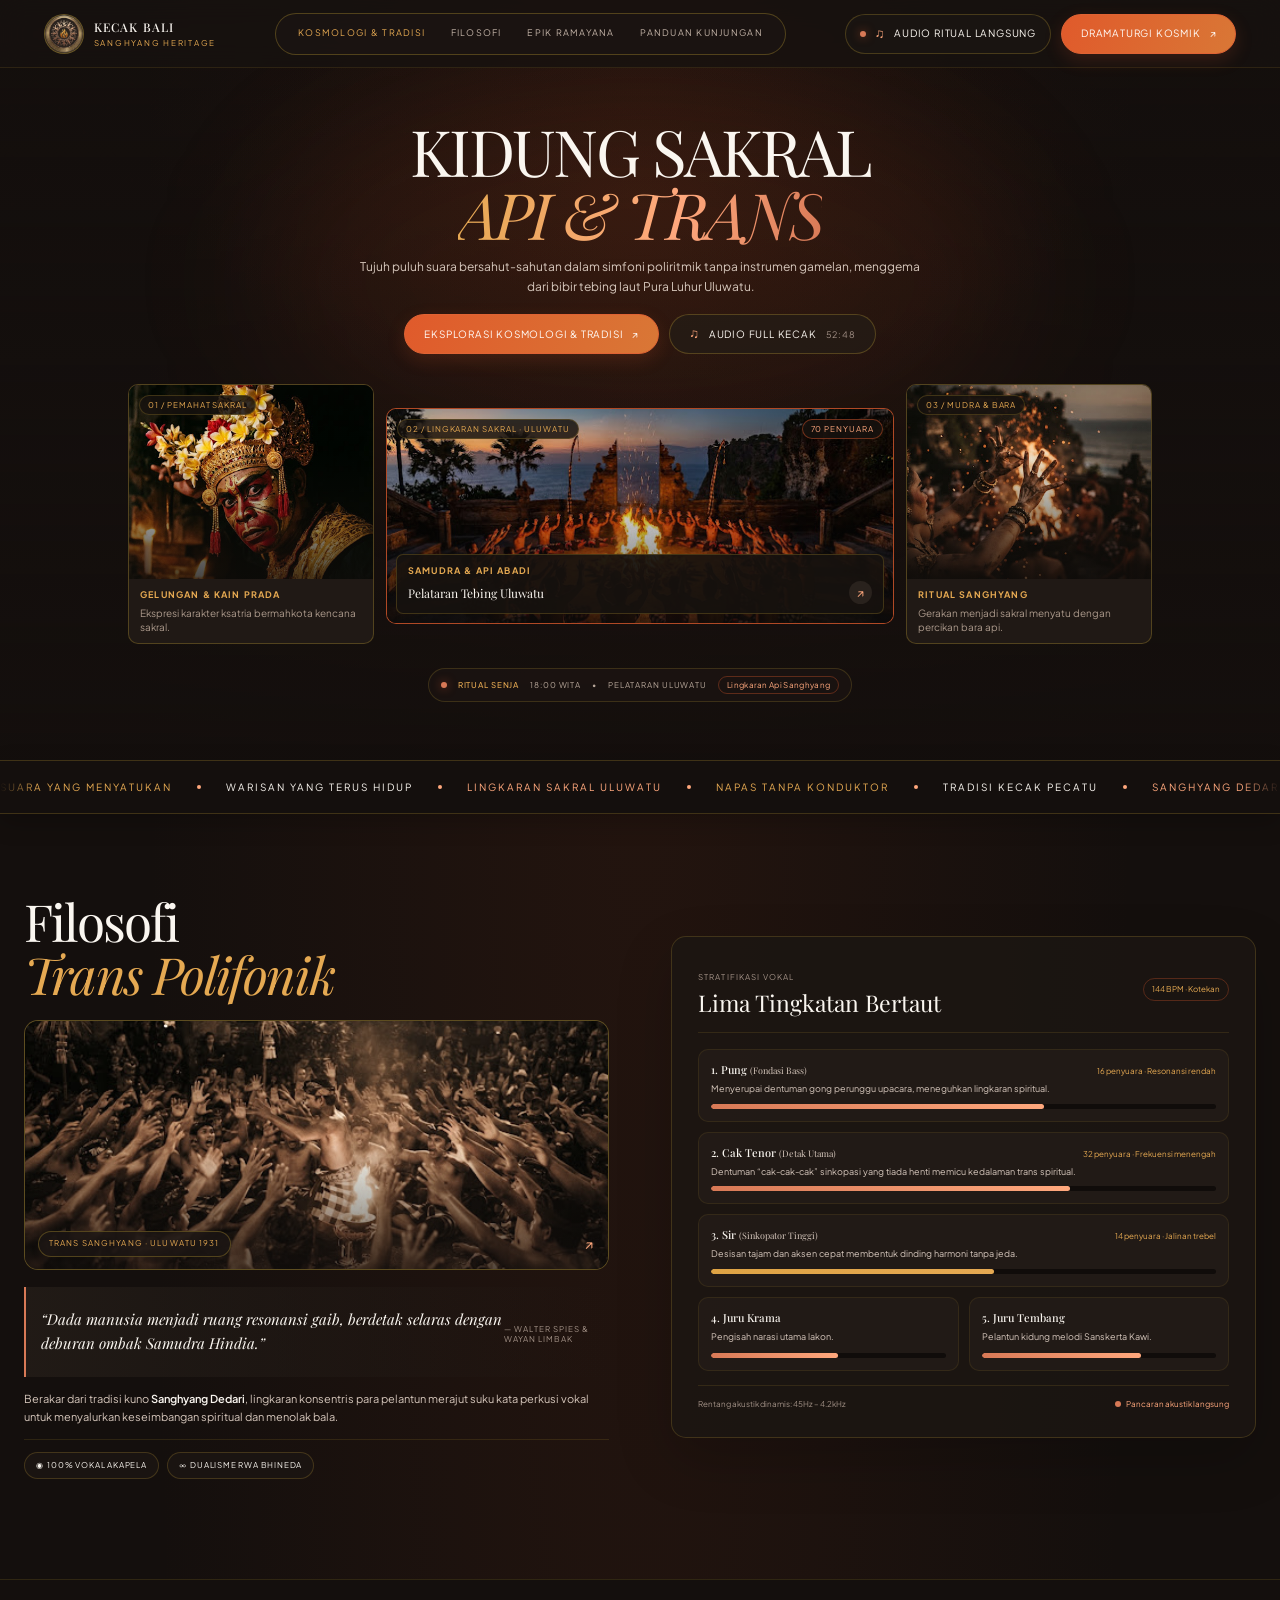
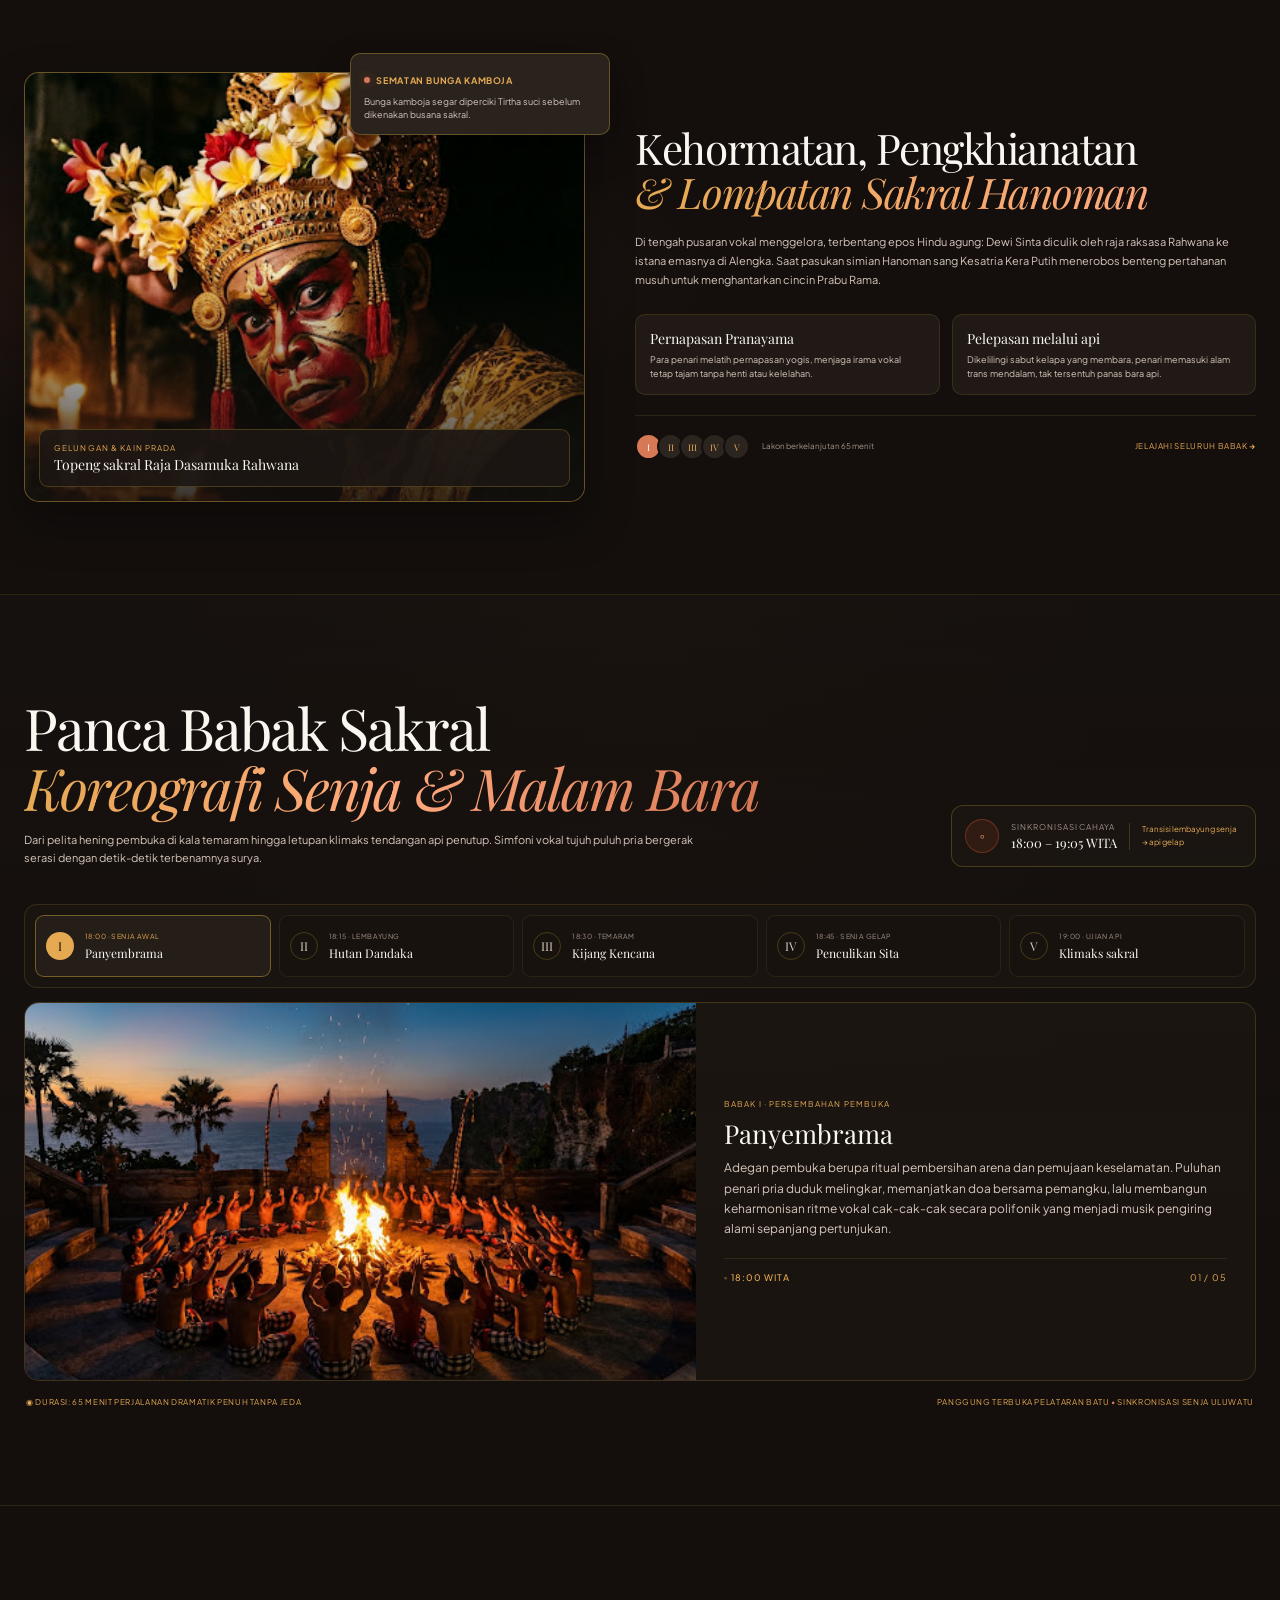
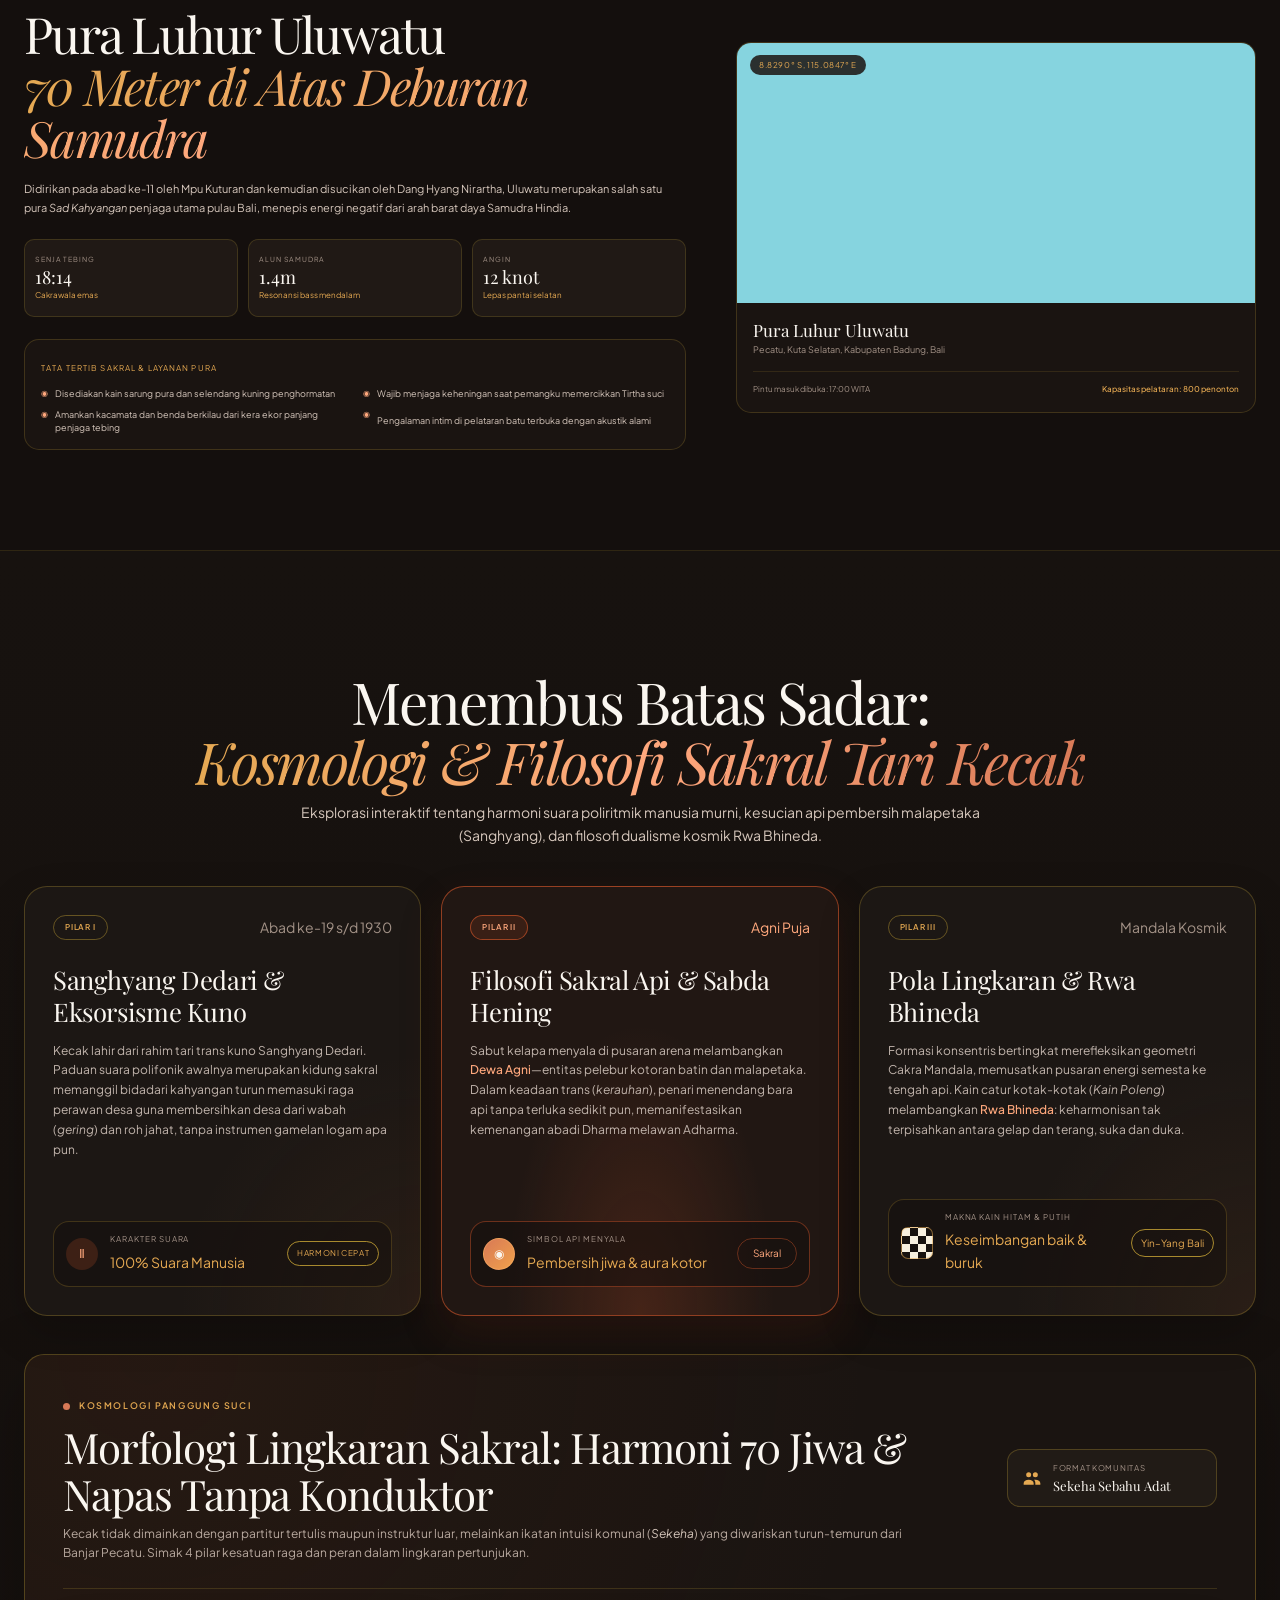
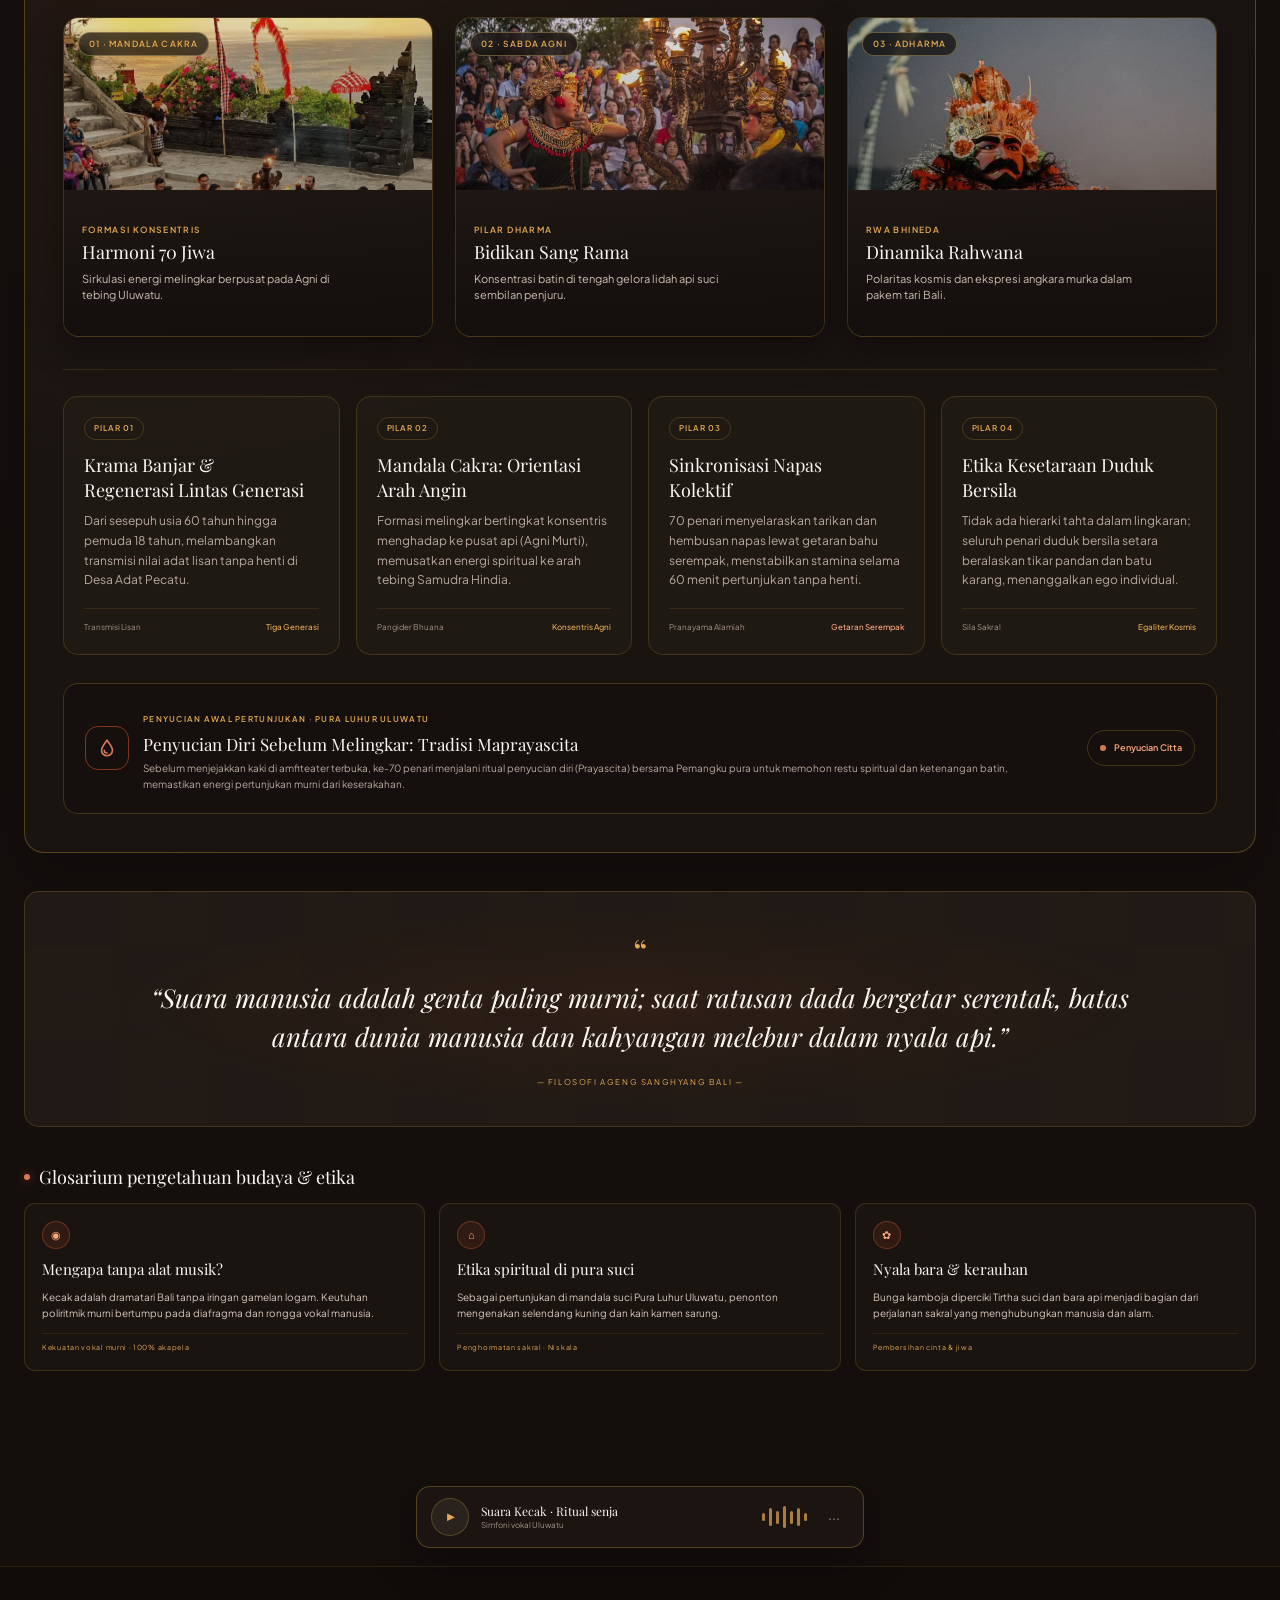
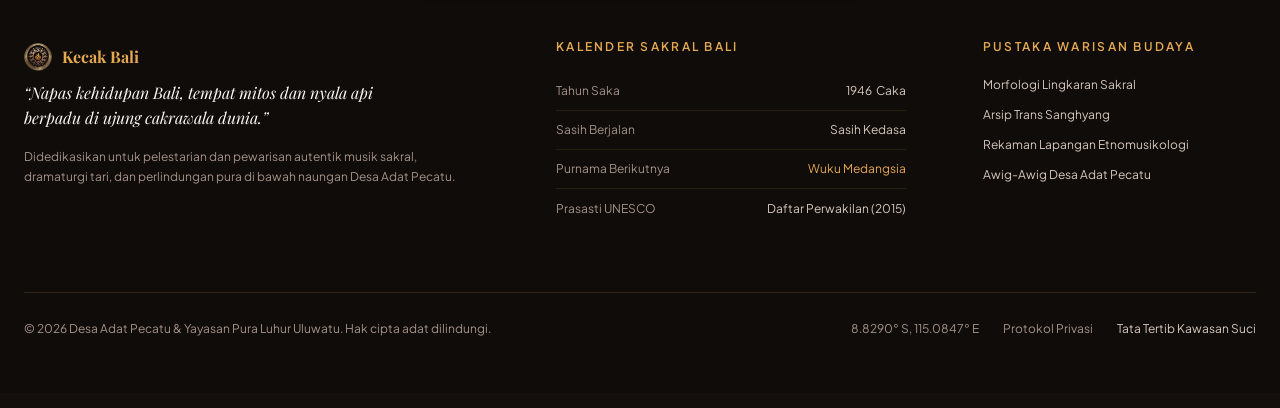
==== commit ff4c8da4: "new structure folder and new design in Panduan kunjungan" ====
--- a/index.html
+++ b/index.html
@@ -13,8 +13,8 @@
     <link
         href="https://fonts.googleapis.com/css2?family=Plus+Jakarta+Sans:wght@300;400;500;600;700&family=Playfair+Display:ital,wght@0,400;0,500;0,600;1,400;1,500&display=swap"
         rel="stylesheet">
-    <link rel="stylesheet" href="style.css">
-    <script src="script.js" defer></script>
+    <link rel="stylesheet" href="css/index.css">
+    <script src="JS/script.js" defer></script>
 </head>
 
 <body>
@@ -43,8 +43,6 @@
             <a href="Filosofi.html">Filosofi</a>
             <a href="dramaturgi.html">Epik Ramayana</a>
             <a href="panduan.html">Panduan Kunjungan</a>
-            <a href="#panca-babak">Panca Babak</a>
-            <a href="#uluwatu">Tebing Uluwatu</a>
         </nav>
         <div class="header-actions">
             <button class="audio-trigger" type="button" data-audio-toggle aria-pressed="false">
--- a/css/index.css
+++ b/css/index.css
@@ -0,0 +1,4447 @@
+:root {
+    color-scheme: dark;
+    --ink: #140f0d;
+    --ink-2: #17120f;
+    --panel: #201915;
+    --panel-2: #29221d;
+    --cream: #faf6f0;
+    --sand: #d6c7bc;
+    --muted: #a39287;
+    --gold: #e5a952;
+    --gold-line: rgba(212, 175, 55, .22);
+    --ember: #d87956;
+    --ember-light: #ffa87d;
+    --serif: "Playfair Display", Georgia, serif;
+    --sans: "Plus Jakarta Sans", Arial, sans-serif;
+    --content: 1280px;
+    --ease: cubic-bezier(.2, .75, .25, 1);
+}
+
+
+
+* {
+    box-sizing: border-box;
+}
+
+
+
+html {
+    scroll-behavior: smooth;
+    scroll-padding-top: 100px;
+    background: var(--ink);
+}
+
+
+
+body {
+    margin: 0;
+    overflow-x: hidden;
+    background:
+        radial-gradient(ellipse at 50% 4%, rgba(104, 44, 22, .19), transparent 31rem),
+        var(--ink);
+    color: var(--cream);
+    font-family: var(--sans);
+    font-size: 14px;
+    line-height: 1.65;
+    -webkit-font-smoothing: antialiased;
+}
+
+
+
+.page-loader {
+    position: fixed;
+    z-index: 2000;
+    inset: 0;
+    display: grid;
+    place-items: center;
+    background:
+        radial-gradient(ellipse at 50% 46%, rgba(104, 44, 22, .2), transparent 34%),
+        var(--ink);
+    opacity: 1;
+    transition: opacity .42s var(--ease), visibility .42s var(--ease);
+    visibility: visible;
+}
+
+
+
+.page-loader.is-leaving {
+    opacity: 0;
+    pointer-events: none;
+    visibility: hidden;
+}
+
+
+
+.page-loader-content {
+    display: grid;
+    justify-items: center;
+    animation: loader-arrive .55s var(--ease) both;
+}
+
+
+
+.page-loader-brand {
+    margin-top: 17px;
+    color: var(--cream);
+    font: 500 18px/1.3 var(--serif);
+    letter-spacing: .04em;
+}
+
+
+
+.page-loader-caption {
+    margin-top: 4px;
+    color: var(--gold);
+    font-size: 9px;
+    font-weight: 500;
+    letter-spacing: .2em;
+    text-transform: uppercase;
+}
+
+
+
+.page-loader-track {
+    position: relative;
+    width: 112px;
+    height: 1px;
+    overflow: hidden;
+    margin-top: 25px;
+    background: rgba(229, 169, 82, .16);
+}
+
+
+
+.page-loader-track>span {
+    position: absolute;
+    inset: 0 auto 0 0;
+    width: 42%;
+    background: linear-gradient(90deg, transparent, var(--gold), var(--ember-light), transparent);
+    animation: loader-glide 1.35s ease-in-out infinite;
+}
+
+
+
+@keyframes loader-arrive {
+    from {
+        opacity: 0;
+        transform: translateY(8px);
+    }
+
+    to {
+        opacity: 1;
+        transform: translateY(0);
+    }
+}
+
+
+
+@keyframes loader-glide {
+    from {
+        transform: translateX(-110%);
+    }
+
+    to {
+        transform: translateX(270%);
+    }
+}
+
+
+
+body::before {
+    position: fixed;
+    z-index: -1;
+    inset: 0;
+    background: url("../assets/pictures/hero-texture.png") repeat;
+    background-size: 320px;
+    content: "";
+    opacity: .035;
+    pointer-events: none;
+}
+
+
+
+.custom-cursor {
+    position: fixed;
+    z-index: 99999;
+    top: 0;
+    left: 0;
+    display: grid;
+    width: 12px;
+    height: 12px;
+    place-items: center;
+    border: 0;
+    border-radius: 50%;
+    background: rgba(229, 169, 82, .38);
+    box-shadow: 0 0 28px 12px rgba(229, 169, 82, .13), 0 0 8px 2px rgba(229, 169, 82, .12);
+    opacity: 0;
+    pointer-events: none;
+    transform: translate3d(-100px, -100px, 0) translate(-50%, -50%);
+    transition: transform .15s ease-out, width .2s var(--ease), height .2s var(--ease), border-color .2s ease, background-color .2s ease;
+    will-change: transform;
+}
+
+
+
+.custom-cursor-core {
+    width: 3px;
+    height: 3px;
+    border-radius: 50%;
+    background: rgba(250, 246, 240, .72);
+}
+
+
+
+body.cursor-ready .custom-cursor {
+    opacity: 1;
+}
+
+
+
+.custom-cursor.is-hovering {
+    width: 50px;
+    height: 50px;
+    background: rgba(229, 169, 82, .42);
+    box-shadow: 0 0 34px 15px rgba(229, 169, 82, .2);
+}
+
+
+
+.custom-cursor.is-pressed {
+    width: 20px;
+    height: 20px;
+    background: rgba(229, 169, 82, .48);
+    box-shadow: 0 0 22px 9px rgba(229, 169, 82, .15), 0 0 7px 2px rgba(229, 169, 82, .14);
+}
+
+
+
+img {
+    display: block;
+    width: 100%;
+}
+
+
+
+a {
+    color: inherit;
+    text-decoration: none;
+}
+
+
+
+button {
+    color: inherit;
+    font: inherit;
+}
+
+
+
+button,
+a {
+    -webkit-tap-highlight-color: transparent;
+}
+
+
+
+button:focus-visible,
+a:focus-visible {
+    outline: 2px solid var(--ember-light);
+    outline-offset: 4px;
+}
+
+
+
+::selection {
+    color: var(--ink);
+    background: var(--gold);
+}
+
+
+
+.site-header {
+    position: fixed;
+    z-index: 20;
+    top: 0;
+    left: 0;
+    display: flex;
+    width: 100%;
+    min-height: 68px;
+    align-items: center;
+    justify-content: space-between;
+    gap: 20px;
+    padding: 10px 3.4%;
+    border-bottom: 1px solid rgba(212, 175, 55, .12);
+    background: rgba(23, 18, 15, .8);
+    backdrop-filter: blur(14px);
+}
+
+
+
+.brand {
+    display: inline-flex;
+    flex: 0 0 auto;
+    align-items: center;
+    gap: 10px;
+}
+
+
+
+.brand-mark {
+    display: grid;
+    width: 40px;
+    height: 40px;
+    overflow: hidden;
+    place-items: center;
+    border: 1px solid rgba(212, 175, 55, .36);
+    border-radius: 50%;
+    background: var(--panel-2);
+}
+
+
+
+.brand-mark img {
+    width: 100%;
+    height: 100%;
+    object-fit: cover;
+}
+
+
+
+.brand-copy {
+    display: flex;
+    flex-direction: column;
+    line-height: 1.2;
+}
+
+
+
+.brand-copy strong {
+    font: 500 12px var(--serif);
+    letter-spacing: .1em;
+}
+
+
+
+.brand-copy small {
+    margin-top: 3px;
+    color: var(--gold);
+    font: 8px var(--sans);
+    letter-spacing: .22em;
+}
+
+
+
+.nav-pill {
+    display: flex;
+    min-height: 42px;
+    align-items: center;
+    justify-content: space-around;
+    gap: clamp(14px, 2vw, 34px);
+    padding: 0 22px;
+    border: 1px solid rgba(212, 175, 55, .3);
+    border-radius: 999px;
+    background: rgba(28, 22, 19, .8);
+}
+
+
+
+.nav-pill a {
+    color: #c2b2a6;
+    font-size: 9px;
+    letter-spacing: .14em;
+    text-transform: uppercase;
+    white-space: nowrap;
+    transition: color .2s ease;
+}
+
+
+
+.nav-pill a:hover,
+.nav-pill a.is-active {
+    color: var(--gold);
+}
+
+
+
+.header-actions {
+    display: flex;
+    flex: 0 0 auto;
+    align-items: center;
+    gap: 10px;
+}
+
+
+
+.audio-trigger,
+.button {
+    display: inline-flex;
+    min-height: 40px;
+    align-items: center;
+    justify-content: center;
+    gap: 9px;
+    border: 1px solid transparent;
+    border-radius: 999px;
+    cursor: pointer;
+    font-size: 10px;
+    letter-spacing: .08em;
+    text-transform: uppercase;
+    transition: background .2s ease, border-color .2s ease, transform .2s ease, color .2s ease;
+}
+
+
+
+.audio-trigger {
+    padding: 0 14px;
+    border-color: rgba(212, 175, 55, .25);
+    background: rgba(28, 22, 19, .85);
+    color: var(--cream);
+}
+
+
+
+.audio-trigger:hover,
+.button-quiet:hover {
+    border-color: rgba(212, 175, 55, .55);
+    background: var(--panel-2);
+}
+
+
+
+.status-dot {
+    display: inline-block;
+    width: 6px;
+    height: 6px;
+    flex: 0 0 auto;
+    border-radius: 50%;
+    background: var(--ember);
+    box-shadow: 0 0 10px rgba(224, 90, 43, .62);
+}
+
+
+
+.audio-symbol {
+    color: var(--ember-light);
+    font-size: 13px;
+}
+
+
+
+.button {
+    min-height: 40px;
+    padding: 0 19px;
+}
+
+
+
+.button-primary {
+    border-color: #df6334;
+    background: linear-gradient(110deg, #e05a2b, #d97736);
+    color: #fffaf6;
+    box-shadow: 0 6px 18px rgba(224, 90, 43, .17);
+}
+
+
+
+.button-primary:hover {
+    transform: translateY(-2px);
+    box-shadow: 0 9px 24px rgba(224, 90, 43, .28);
+}
+
+
+
+.button-quiet {
+    border-color: rgba(212, 175, 55, .28);
+    background: rgba(36, 29, 24, .7);
+    color: var(--cream);
+}
+
+
+
+.button-quiet small {
+    color: var(--muted);
+    font: 9px var(--sans);
+}
+
+
+
+.menu-toggle {
+    display: none;
+}
+
+
+
+.hero {
+    position: relative;
+    min-height: 780px;
+    overflow: hidden;
+    padding: 105px 24px 60px;
+    isolation: isolate;
+}
+
+
+
+.hero::before {
+    position: absolute;
+    z-index: -2;
+    inset: 0;
+    background: radial-gradient(ellipse 46% 38% at 50% 26%, rgba(117, 47, 22, .2), transparent 75%), linear-gradient(180deg, rgba(20, 15, 13, .25), var(--ink));
+    content: "";
+}
+
+
+
+.hero-atmosphere {
+    position: absolute;
+    z-index: -1;
+    top: 80px;
+    left: 50%;
+    width: min(760px, 95vw);
+    height: 400px;
+    transform: translateX(-50%);
+    border-radius: 50%;
+    background: rgba(196, 70, 27, .07);
+    filter: blur(70px);
+    pointer-events: none;
+}
+
+
+
+.hero-inner {
+    width: min(100%, var(--content));
+    margin: 0 auto;
+    text-align: center;
+}
+
+
+
+.eyebrow,
+.section-kicker,
+.micro-label {
+    color: var(--gold);
+    font-size: 9px;
+    letter-spacing: .19em;
+    text-transform: uppercase;
+}
+
+
+
+.hero h1 {
+    margin: 15px 0 3px;
+    font: 400 clamp(42px, 5.1vw, 64px)/.98 var(--serif);
+    letter-spacing: -.04em;
+    text-transform: uppercase;
+}
+
+
+
+.hero h1 em,
+.section-title em {
+    color: var(--gold);
+    font-weight: 400;
+}
+
+
+
+.hero h1 em {
+    background: linear-gradient(100deg, var(--gold), var(--ember-light) 60%, var(--ember));
+    background-clip: text;
+    -webkit-text-fill-color: transparent;
+}
+
+
+
+.hero-intro {
+    max-width: 570px;
+    margin: 12px auto 0;
+    color: var(--sand);
+    font-size: 12px;
+    line-height: 1.65;
+}
+
+
+
+.hero-actions {
+    display: flex;
+    flex-wrap: wrap;
+    justify-content: center;
+    gap: 10px;
+    margin: 17px 0 27px;
+}
+
+
+
+.hero-gallery {
+    display: grid;
+    width: min(100%, 1024px);
+    min-height: 270px;
+    grid-template-columns: .75fr 1.55fr .75fr;
+    align-items: center;
+    gap: 12px;
+    margin: 0 auto;
+    text-align: left;
+}
+
+
+
+.gallery-card {
+    overflow: hidden;
+    border: 1px solid rgba(212, 175, 55, .28);
+    border-radius: 10px;
+    background: var(--panel);
+}
+
+
+
+.gallery-card-side {
+    transform: translateY(-2px);
+}
+
+
+
+.gallery-card-feature {
+    border-color: rgba(224, 90, 43, .75);
+}
+
+
+
+.gallery-photo {
+    position: relative;
+    height: 194px;
+    overflow: hidden;
+    background: #221a14;
+}
+
+
+
+.gallery-card-feature .gallery-photo {
+    height: 214px;
+}
+
+
+
+.gallery-photo::after {
+    position: absolute;
+    inset: 0;
+    background: linear-gradient(180deg, rgba(15, 12, 10, .15), transparent 32%, rgba(15, 12, 10, .76));
+    content: "";
+    pointer-events: none;
+}
+
+
+
+.gallery-photo img {
+    height: 100%;
+    object-fit: cover;
+    transition: transform .8s var(--ease);
+}
+
+
+
+.gallery-card:hover .gallery-photo img {
+    transform: scale(1.04);
+}
+
+
+
+.gallery-card-side:first-child img {
+    object-position: 50% 35%;
+}
+
+
+
+.gallery-card-side:last-child img {
+    object-position: 50% 48%;
+}
+
+
+
+.image-tag {
+    position: absolute;
+    z-index: 1;
+    top: 10px;
+    left: 10px;
+    padding: 4px 8px;
+    border: 1px solid rgba(212, 175, 55, .22);
+    border-radius: 999px;
+    background: rgba(23, 18, 15, .84);
+    color: var(--gold);
+    font: 8px var(--sans);
+    letter-spacing: .12em;
+    text-transform: uppercase;
+}
+
+
+
+.image-tag-right {
+    right: 10px;
+    left: auto;
+    border-color: rgba(224, 90, 43, .45);
+    color: var(--ember-light);
+}
+
+
+
+.photo-caption {
+    position: absolute;
+    z-index: 1;
+    right: 9px;
+    bottom: 9px;
+    left: 9px;
+    display: flex;
+    flex-direction: column;
+    gap: 2px;
+    padding: 9px 11px;
+    border: 1px solid rgba(212, 175, 55, .22);
+    border-radius: 7px;
+    background: rgba(23, 18, 15, .91);
+}
+
+
+
+.photo-caption strong,
+.gallery-caption strong {
+    color: var(--gold);
+    font-size: 9px;
+    letter-spacing: .13em;
+    text-transform: uppercase;
+}
+
+
+
+.photo-caption span {
+    display: flex;
+    align-items: center;
+    justify-content: space-between;
+    color: var(--cream);
+    font: 12px var(--serif);
+}
+
+
+
+.photo-caption b {
+    display: grid;
+    width: 23px;
+    height: 23px;
+    place-items: center;
+    border-radius: 50%;
+    background: var(--panel-2);
+    color: var(--ember-light);
+    font: 12px var(--sans);
+}
+
+
+
+.gallery-caption {
+    display: flex;
+    min-height: 54px;
+    flex-direction: column;
+    gap: 3px;
+    padding: 9px 11px;
+}
+
+
+
+.gallery-caption span {
+    color: #aa988a;
+    font-size: 10px;
+    line-height: 1.4;
+}
+
+
+
+.ritual-meta {
+    display: inline-flex;
+    flex-wrap: wrap;
+    align-items: center;
+    justify-content: center;
+    gap: 11px;
+    margin-top: 17px;
+    padding: 7px 12px;
+    border: 1px solid rgba(212, 175, 55, .19);
+    border-radius: 999px;
+    background: rgba(28, 22, 19, .72);
+    color: #b8a79a;
+    font: 8px var(--sans);
+    letter-spacing: .11em;
+    text-transform: uppercase;
+}
+
+
+
+.ritual-meta strong {
+    color: var(--gold);
+    font-weight: 500;
+}
+
+
+
+.meta-pill {
+    padding: 3px 8px;
+    border: 1px solid rgba(224, 90, 43, .35);
+    border-radius: 999px;
+    color: var(--ember-light);
+    letter-spacing: .04em;
+    text-transform: none;
+}
+
+
+
+.hero-grain {
+    position: absolute;
+    z-index: -1;
+    inset: 0;
+    background: url("../assets/pictures/hero-texture.png") repeat;
+    background-size: 320px;
+    opacity: .08;
+    mix-blend-mode: soft-light;
+    pointer-events: none;
+}
+
+
+
+.transition-ribbon {
+    position: relative;
+    z-index: 3;
+    margin: -20px 0;
+    padding: 20px 0 20px;
+    border-top: 1px solid rgba(212, 175, 55, .22);
+    border-bottom: 1px solid rgba(212, 175, 55, .22);
+    background: var(--ink);
+    box-shadow: 0 8px 24px rgba(0, 0, 0, .22);
+}
+
+
+
+.transition-ribbon-window {
+    overflow: hidden;
+    -webkit-mask-image: linear-gradient(90deg, transparent, #000 3%, #000 97%, transparent);
+    mask-image: linear-gradient(90deg, transparent, #000 3%, #000 97%, transparent);
+}
+
+
+
+.transition-ribbon-track {
+    display: flex;
+    width: max-content;
+}
+
+
+
+.transition-ribbon-track {
+    animation: ribbon-scroll 48s linear infinite;
+    will-change: transform;
+}
+
+
+
+.transition-ribbon:hover .transition-ribbon-track,
+.transition-ribbon:focus-within .transition-ribbon-track,
+.transition-ribbon.is-paused .transition-ribbon-track {
+    animation-play-state: paused;
+}
+
+
+
+.transition-ribbon-group {
+    display: flex;
+    flex: 0 0 auto;
+    align-items: center;
+    gap: 25px;
+    padding-right: 18px;
+}
+
+
+
+.transition-ribbon-group span {
+    font: 10px/1.2 var(--sans);
+    white-space: nowrap;
+    letter-spacing: 0.2em;
+}
+
+
+
+.transition-ribbon-group span:nth-of-type(3n + 1) {
+    color: var(--gold);
+}
+
+
+
+.transition-ribbon-group span:nth-of-type(3n + 2) {
+    color: var(--cream);
+}
+
+
+
+.transition-ribbon-group span:nth-of-type(3n) {
+    color: var(--ember-light);
+}
+
+
+
+.transition-ribbon-group>i {
+    width: 4px;
+    height: 4px;
+    flex: 0 0 auto;
+    border-radius: 50%;
+    background: var(--ember-light);
+}
+
+
+
+@keyframes ribbon-scroll {
+    to {
+        transform: translateX(-50%);
+    }
+}
+
+
+
+.section {
+    position: relative;
+    padding: 100px max(24px, calc((100vw - 1400px) / 2));
+    border-top: 1px solid rgba(212, 175, 55, .14);
+}
+
+
+
+.section-grid {
+    display: grid;
+    width: min(100%, var(--content));
+    align-items: center;
+    gap: 50px;
+    margin: 0 auto;
+}
+
+
+
+.philosophy {
+    padding-top: 100px;
+    padding-bottom: 100px;
+}
+
+
+
+.philosophy-grid {
+    grid-template-columns: 1fr 1fr;
+    gap: 62px;
+}
+
+
+
+.philosophy-story {
+    position: relative;
+    min-height: 500px;
+}
+
+
+
+.section-title {
+    margin: 0 0 18px;
+    font: 400 clamp(34px, 4vw, 52px)/1.04 var(--serif);
+    letter-spacing: -.035em;
+}
+
+
+
+.story-image {
+    position: relative;
+    height: 250px;
+    overflow: hidden;
+    margin: 0 0 17px;
+    border: 1px solid rgba(212, 175, 55, .34);
+    border-radius: 14px;
+    background: var(--panel);
+}
+
+
+
+.story-image::after {
+    position: absolute;
+    inset: 0;
+    background: linear-gradient(180deg, transparent 48%, rgba(20, 15, 13, .67));
+    content: "";
+}
+
+
+
+.story-image img {
+    height: 100%;
+    object-fit: cover;
+    filter: saturate(.76) sepia(.13);
+}
+
+
+
+.story-image figcaption {
+    position: absolute;
+    z-index: 1;
+    bottom: 12px;
+    left: 13px;
+    padding: 5px 10px;
+    border: 1px solid rgba(212, 175, 55, .3);
+    border-radius: 999px;
+    background: rgba(28, 22, 19, .85);
+    color: var(--gold);
+    font-size: 8px;
+    letter-spacing: .14em;
+    text-transform: uppercase;
+}
+
+
+
+.image-corner {
+    position: absolute;
+    z-index: 1;
+    right: 14px;
+    bottom: 13px;
+    color: var(--ember-light);
+}
+
+
+
+.pull-quote {
+    margin: 0;
+    padding: 5px 0 5px 15px;
+    height: 90px;
+    border-left: 2px solid var(--ember);
+    background: linear-gradient(90deg, rgba(36, 29, 24, .8), transparent);
+
+    display: flex;
+    align-items: center;
+    justify-content: center;
+}
+
+
+
+.pull-quote p {
+    margin: 0;
+    color: var(--cream);
+    font: italic 15px/1.55 var(--serif);
+}
+
+
+
+.pull-quote cite {
+    display: block;
+    margin-top: 5px;
+    color: var(--muted);
+    font: normal 8px var(--sans);
+    letter-spacing: .13em;
+    text-transform: uppercase;
+}
+
+
+
+.story-copy {
+    margin: 13px 0;
+    color: var(--sand);
+    font-size: 11px;
+    line-height: 1.65;
+}
+
+
+
+.story-copy strong {
+    color: var(--cream);
+    font-weight: 600;
+}
+
+
+
+.chip-row {
+    display: flex;
+    flex-wrap: wrap;
+    gap: 8px;
+    padding-top: 12px;
+    border-top: 1px solid rgba(212, 175, 55, .13);
+}
+
+
+
+.info-chip {
+    padding: 6px 11px;
+    border: 1px solid rgba(212, 175, 55, .22);
+    border-radius: 999px;
+    background: rgba(28, 22, 19, .8);
+    color: var(--cream);
+    font-size: 8px;
+    letter-spacing: .1em;
+    text-transform: uppercase;
+}
+
+
+
+.panel {
+    border: 1px solid rgba(212, 175, 55, .2);
+    border-radius: 15px;
+    background: rgba(28, 22, 19, .88);
+}
+
+
+
+.voice-panel {
+    padding: 26px;
+    box-shadow: 0 22px 55px rgba(0, 0, 0, .18);
+}
+
+
+
+.panel-heading,
+.layer-heading {
+    display: flex;
+    align-items: flex-start;
+    justify-content: space-between;
+    gap: 12px;
+}
+
+
+
+.panel-heading {
+    align-items: center;
+    padding-bottom: 16px;
+    border-bottom: 1px solid rgba(212, 175, 55, .13);
+}
+
+
+
+.micro-label {
+    color: var(--muted);
+    font-size: 8px;
+    letter-spacing: .14em;
+}
+
+
+
+.panel-heading h3 {
+    margin: 3px 0 0;
+    font: 400 23px/1.2 var(--serif);
+}
+
+
+
+.tempo-badge {
+    padding: 4px 8px;
+    border: 1px solid rgba(224, 90, 43, .3);
+    border-radius: 999px;
+    color: var(--gold);
+    font-size: 8px;
+    white-space: nowrap;
+}
+
+
+
+.voice-layers {
+    display: grid;
+    gap: 10px;
+    padding-top: 16px;
+}
+
+
+
+.voice-layer {
+    padding: 12px;
+    border: 1px solid rgba(212, 175, 55, .1);
+    border-radius: 10px;
+    background: rgba(36, 29, 24, .75);
+}
+
+
+
+.layer-heading {
+    align-items: baseline;
+}
+
+
+
+.layer-heading strong {
+    color: var(--cream);
+    font: 500 11px var(--serif);
+}
+
+
+
+.layer-heading strong small {
+    color: var(--sand);
+    font-size: 9px;
+    font-weight: 400;
+}
+
+
+
+.layer-heading>span {
+    color: var(--gold);
+    font: 8px var(--sans);
+    text-align: right;
+}
+
+
+
+.voice-layer p {
+    margin: 5px 0 8px;
+    color: var(--sand);
+    font-size: 9px;
+    line-height: 1.5;
+}
+
+
+
+.meter {
+    height: 5px;
+    overflow: hidden;
+    border-radius: 99px;
+    background: #100c0a;
+}
+
+
+
+.meter i {
+    display: block;
+    width: var(--meter);
+    height: 100%;
+    border-radius: inherit;
+    background: linear-gradient(90deg, var(--ember), var(--ember-light));
+}
+
+
+
+.voice-layer:nth-child(2) .meter i {
+    background: linear-gradient(90deg, var(--ember), #ffa87d);
+}
+
+
+
+.voice-layer:nth-child(3) .meter i {
+    background: linear-gradient(90deg, #dea344, var(--gold));
+}
+
+
+
+.voice-layer-mini {
+    display: grid;
+    grid-template-columns: 1fr 1fr;
+    gap: 10px;
+}
+
+
+
+.voice-layer-mini .voice-layer p {
+    margin-bottom: 10px;
+}
+
+
+
+.panel-foot {
+    display: flex;
+    justify-content: space-between;
+    gap: 12px;
+    margin-top: 14px;
+    padding-top: 12px;
+    border-top: 1px solid rgba(212, 175, 55, .13);
+    color: var(--muted);
+    font-size: 8px;
+}
+
+
+
+.live-readout {
+    color: var(--ember-light);
+}
+
+
+
+.live-readout i {
+    display: inline-block;
+    width: 6px;
+    height: 6px;
+    margin-right: 4px;
+    border-radius: 50%;
+    background: var(--ember);
+}
+
+
+
+.ramayana {
+    overflow: hidden;
+    padding-top: 92px;
+    padding-bottom: 92px;
+    background: radial-gradient(ellipse at 13% 48%, rgba(224, 90, 43, .08), transparent 35%), var(--ink);
+}
+
+
+
+.ramayana-grid {
+    grid-template-columns: .95fr 1.05fr;
+    gap: 50px;
+}
+
+
+
+.portrait-frame {
+    position: relative;
+    width: 100%;
+    max-width: 570px;
+    height: 430px;
+    margin: 0;
+    border: 1px solid rgba(212, 175, 55, .4);
+    border-radius: 15px;
+    background: var(--panel);
+    box-shadow: 0 20px 45px rgba(0, 0, 0, .34);
+}
+
+
+
+.portrait-frame>img {
+    height: 100%;
+    border-radius: inherit;
+    object-fit: cover;
+    object-position: 50% 39%;
+}
+
+
+
+.portrait-frame::after {
+    position: absolute;
+    inset: 0;
+    border-radius: inherit;
+    background: linear-gradient(180deg, transparent 43%, rgba(20, 15, 13, .85));
+    content: "";
+    pointer-events: none;
+}
+
+
+
+.portrait-caption {
+    position: absolute;
+    z-index: 1;
+    right: 14px;
+    bottom: 14px;
+    left: 14px;
+    display: flex;
+    flex-direction: column;
+    padding: 12px 14px;
+    border: 1px solid rgba(212, 175, 55, .25);
+    border-radius: 9px;
+    background: rgba(28, 22, 19, .91);
+}
+
+
+
+.portrait-caption .micro-label {
+    color: var(--gold);
+}
+
+
+
+.portrait-caption strong {
+    font: 14px var(--serif);
+}
+
+
+
+.flower-note {
+    position: absolute;
+    z-index: 2;
+    right: -26px;
+    top: -20px;
+    width: min(260px, 70%);
+    padding: 13px;
+    border: 1px solid rgba(212, 175, 55, .35);
+    border-radius: 10px;
+    background: var(--panel-2);
+    box-shadow: 0 14px 35px rgba(0, 0, 0, .3);
+}
+
+
+
+.flower-note .status-dot {
+    margin-right: 6px;
+    vertical-align: 1px;
+}
+
+
+
+.flower-note strong {
+    color: var(--gold);
+    font-size: 9px;
+    letter-spacing: .07em;
+    text-transform: uppercase;
+}
+
+
+
+.flower-note p {
+    margin: 5px 0 0;
+    color: var(--sand);
+    font-size: 9px;
+    line-height: 1.45;
+}
+
+
+
+.ramayana-copy {
+    padding: 8px 0 0;
+}
+
+
+
+.ramayana-copy .section-kicker {
+    color: var(--ember);
+    font-size: 8px;
+}
+
+
+
+.ramayana-copy .section-title {
+    margin-top: 4px;
+    font-size: clamp(32px, 3.3vw, 44px);
+}
+
+
+
+.ramayana-copy .section-title em {
+    background: linear-gradient(100deg, var(--gold), var(--ember-light));
+    background-clip: text;
+    -webkit-text-fill-color: transparent;
+}
+
+
+
+.ramayana-copy>p {
+    max-width: 660px;
+    margin: 18px 0;
+    color: var(--sand);
+    font-size: 11px;
+    line-height: 1.75;
+}
+
+
+
+.lore-cards {
+    display: grid;
+    grid-template-columns: 1fr 1fr;
+    gap: 12px;
+    margin-top: 25px;
+}
+
+
+
+.lore-card {
+    padding: 14px;
+    border: 1px solid rgba(212, 175, 55, .14);
+    border-radius: 10px;
+    background: var(--panel);
+}
+
+
+
+.lore-card h3 {
+    margin: 0 0 5px;
+    font: 14px var(--serif);
+}
+
+
+
+.lore-card p {
+    margin: 0;
+    color: var(--sand);
+    font-size: 9px;
+    line-height: 1.5;
+}
+
+
+
+.act-preview {
+    display: flex;
+    align-items: center;
+    gap: 12px;
+    margin-top: 20px;
+    padding-top: 17px;
+    border-top: 1px solid rgba(212, 175, 55, .13);
+    color: var(--muted);
+    font-size: 8px;
+}
+
+
+
+.act-dots {
+    display: flex;
+}
+
+
+
+.act-dots span {
+    display: grid;
+    width: 27px;
+    height: 27px;
+    margin-left: -5px;
+    place-items: center;
+    border: 2px solid var(--ink);
+    border-radius: 50%;
+    background: #2c241e;
+    color: var(--gold);
+    font: 9px var(--serif);
+}
+
+
+
+.act-dots span:first-child {
+    margin-left: 0;
+}
+
+
+
+.act-dots span.active {
+    background: var(--ember);
+    color: white;
+}
+
+
+
+.act-preview a {
+    margin-left: auto;
+    color: var(--gold);
+    font-size: 8px;
+    letter-spacing: .08em;
+    text-transform: uppercase;
+}
+
+
+
+.acts {
+    padding-top: 90px;
+    padding-bottom: 95px;
+    background: linear-gradient(180deg, rgba(23, 18, 15, .72), #140f0d 75%);
+}
+
+
+
+.acts-inner,
+.knowledge-inner {
+    width: min(100%, var(--content));
+    margin: 0 auto;
+}
+
+
+
+.acts-heading {
+    display: flex;
+    align-items: flex-end;
+    justify-content: space-between;
+    gap: 32px;
+    padding-bottom: 25px;
+}
+
+
+
+.acts-heading .section-title {
+    margin: 13px 0;
+    font-size: clamp(40px, 4.5vw, 58px);
+}
+
+
+
+.acts-heading .section-title em {
+    background: linear-gradient(100deg, var(--gold), var(--ember-light), var(--ember));
+    background-clip: text;
+    -webkit-text-fill-color: transparent;
+}
+
+
+
+.acts-heading p {
+    max-width: 670px;
+    margin: 0;
+    color: var(--sand);
+    font-size: 11px;
+}
+
+
+
+.time-card {
+    display: flex;
+    flex: 0 0 auto;
+    align-items: center;
+    gap: 12px;
+    padding: 13px;
+    border: 1px solid rgba(212, 175, 55, .25);
+    border-radius: 12px;
+    background: rgba(28, 22, 19, .82);
+}
+
+
+
+.round-icon {
+    display: grid;
+    width: 34px;
+    height: 34px;
+    flex: 0 0 auto;
+    place-items: center;
+    border: 1px solid rgba(224, 90, 43, .35);
+    border-radius: 50%;
+    background: rgba(224, 90, 43, .11);
+    color: var(--ember-light);
+}
+
+
+
+.time-card div {
+    display: flex;
+    flex-direction: column;
+}
+
+
+
+.time-card small {
+    color: var(--muted);
+    font-size: 8px;
+    letter-spacing: .12em;
+    text-transform: uppercase;
+}
+
+
+
+.time-card strong {
+    font: 13px var(--serif);
+}
+
+
+
+.time-divider {
+    width: 1px;
+    height: 27px;
+    background: var(--gold-line);
+}
+
+
+
+.time-note {
+    max-width: 100px;
+    color: var(--gold);
+    font-size: 8px;
+}
+
+
+
+.act-track {
+    display: grid;
+    grid-template-columns: repeat(5, 1fr);
+    gap: 8px;
+    margin: 12px 0;
+    padding: 10px;
+    border: 1px solid rgba(212, 175, 55, .15);
+    border-radius: 13px;
+    background: rgba(28, 22, 19, .84);
+}
+
+
+
+.act-tab {
+    display: grid;
+    min-height: 62px;
+    grid-template-columns: 30px 1fr;
+    grid-template-rows: auto auto;
+    align-content: center;
+    align-items: center;
+    gap: 3px 9px;
+    padding: 7px 10px;
+    border: 1px solid rgba(212, 175, 55, .1);
+    border-radius: 9px;
+    background: rgba(23, 18, 15, .65);
+    cursor: pointer;
+    text-align: left;
+    transition: border-color .2s ease, background .2s ease, transform .2s ease;
+}
+
+
+
+.act-tab:hover {
+    transform: translateY(-2px);
+    border-color: rgba(212, 175, 55, .35);
+}
+
+
+
+.act-tab>span {
+    display: grid;
+    width: 28px;
+    height: 28px;
+    grid-row: 1 / 3;
+    place-items: center;
+    border: 1px solid rgba(212, 175, 55, .25);
+    border-radius: 50%;
+    color: var(--sand);
+    font: 12px var(--serif);
+}
+
+
+
+.act-tab small {
+    align-self: end;
+    color: var(--muted);
+    font-size: 7px;
+    letter-spacing: .06em;
+    text-transform: uppercase;
+}
+
+
+
+.act-tab strong {
+    align-self: start;
+    overflow: hidden;
+    color: var(--cream);
+    font: 12px var(--serif);
+    text-overflow: ellipsis;
+    white-space: nowrap;
+}
+
+
+
+.act-tab.is-active {
+    border-color: rgba(212, 175, 55, .45);
+    background: #241d18;
+}
+
+
+
+.act-tab.is-active>span {
+    border-color: transparent;
+    background: var(--gold);
+    color: var(--ink);
+}
+
+
+
+.act-tab.is-active small {
+    color: var(--gold);
+}
+
+
+
+.act-feature {
+    display: grid;
+    grid-template-columns: 1.2fr 1fr;
+    gap: 0;
+    overflow: hidden;
+    margin-top: 14px;
+}
+
+
+
+.act-feature-image {
+    align-self: start;
+    width: 100%;
+    aspect-ratio: 16 / 9;
+    overflow: hidden;
+}
+
+
+
+.act-feature-image img {
+    display: block;
+    width: 100%;
+    height: 100%;
+    object-fit: cover;
+}
+
+
+
+.act-feature-copy {
+    display: flex;
+    flex-direction: column;
+    justify-content: center;
+    padding: 28px;
+}
+
+
+
+.act-feature-copy .micro-label {
+    color: var(--gold);
+}
+
+
+
+.act-feature-copy h3 {
+    margin: 7px 0 9px;
+    font: 26px/1.2 var(--serif);
+}
+
+
+
+.act-feature-copy p {
+    margin: 0;
+    color: var(--sand);
+    font-size: 12px;
+    line-height: 1.7;
+}
+
+
+
+.act-feature-meta {
+    display: flex;
+    justify-content: space-between;
+    margin-top: 18px;
+    padding-top: 12px;
+    border-top: 1px solid rgba(212, 175, 55, .13);
+    color: var(--gold);
+    font-size: 9px;
+    letter-spacing: .1em;
+    text-transform: uppercase;
+}
+
+
+
+.act-feature-meta b {
+    font-weight: 500;
+}
+
+
+
+.act-notes {
+    display: flex;
+    justify-content: space-between;
+    gap: 16px;
+    padding: 15px 2px 0;
+    color: var(--gold);
+    font-size: 8px;
+    letter-spacing: .08em;
+    text-transform: uppercase;
+}
+
+
+
+.act-notes i {
+    color: var(--ember);
+    font-style: normal;
+}
+
+
+
+.uluwatu {
+    padding-top: 100px;
+    padding-bottom: 100px;
+    background: var(--ink);
+}
+
+
+
+.uluwatu-grid {
+    grid-template-columns: 1.12fr .88fr;
+    gap: 50px;
+}
+
+
+
+.uluwatu-copy .section-title {
+    margin: 2px 0 15px;
+    font-size: clamp(34px, 4vw, 50px);
+}
+
+
+
+.uluwatu-copy .section-title em {
+    background: linear-gradient(100deg, var(--gold), var(--ember-light));
+    background-clip: text;
+    -webkit-text-fill-color: transparent;
+}
+
+
+
+.uluwatu-copy>p {
+    max-width: 700px;
+    margin: 0;
+    color: var(--sand);
+    font-size: 11px;
+    line-height: 1.75;
+}
+
+
+
+.stat-cards {
+    display: grid;
+    grid-template-columns: repeat(3, 1fr);
+    gap: 10px;
+    margin: 22px 0;
+}
+
+
+
+.stat-cards article {
+    display: flex;
+    min-height: 78px;
+    flex-direction: column;
+    justify-content: center;
+    padding: 10px;
+    border: 1px solid rgba(212, 175, 55, .18);
+    border-radius: 10px;
+    background: var(--panel);
+}
+
+
+
+.stat-cards small {
+    color: var(--muted);
+    font-size: 7px;
+    letter-spacing: .13em;
+    text-transform: uppercase;
+}
+
+
+
+.stat-cards strong {
+    font: 18px/1.25 var(--serif);
+}
+
+
+
+.stat-cards span {
+    color: var(--gold);
+    font-size: 8px;
+}
+
+
+
+.etiquette {
+    padding: 14px 16px;
+}
+
+
+
+.etiquette .micro-label {
+    color: var(--gold);
+}
+
+
+
+.etiquette ul {
+    display: grid;
+    grid-template-columns: 1fr 1fr;
+    gap: 7px 16px;
+    margin: 10px 0 0;
+    padding: 0;
+    list-style: none;
+}
+
+
+
+.etiquette li {
+    display: flex;
+    align-items: center;
+    position: relative;
+    padding-left: 14px;
+    color: var(--sand);
+    font-size: 9px;
+    line-height: 1.5;
+}
+
+
+
+.etiquette li::before {
+    position: absolute;
+    top: 0;
+    left: 0;
+    color: var(--ember-light);
+    content: "◉";
+    font-size: 8px;
+}
+
+
+
+.map-card {
+    overflow: hidden;
+}
+
+
+
+.map-visual {
+    position: relative;
+    height: 260px;
+    overflow: hidden;
+    background: #86d4df;
+}
+
+
+
+.map-visual iframe {
+    display: block;
+    width: 100%;
+    height: 100%;
+    border: 0;
+}
+
+
+
+.map-coordinates {
+    position: absolute;
+    top: 12px;
+    left: 13px;
+    padding: 5px 9px;
+    border-radius: 999px;
+    background: rgba(28, 22, 19, .86);
+    color: var(--gold);
+    font: 8px var(--sans);
+    letter-spacing: .08em;
+}
+
+
+
+.map-caption {
+    padding: 16px;
+}
+
+
+
+.map-caption h3 {
+    margin: 0;
+    font: 17px var(--serif);
+}
+
+
+
+.map-caption p {
+    margin: 2px 0 13px;
+    color: var(--muted);
+    font-size: 9px;
+}
+
+
+
+.map-caption>div {
+    display: flex;
+    justify-content: space-between;
+    gap: 12px;
+    padding-top: 11px;
+    border-top: 1px solid rgba(212, 175, 55, .13);
+    color: var(--muted);
+    font-size: 8px;
+}
+
+
+
+.map-caption>div strong {
+    color: var(--gold);
+    font-weight: 500;
+}
+
+
+
+.knowledge {
+    padding-top: 105px;
+    padding-bottom: 115px;
+    background: linear-gradient(180deg, #17120f, #140f0d 78%);
+}
+
+
+
+.knowledge-inner {
+    display: flex;
+    flex-direction: column;
+    gap: 38px;
+}
+
+
+
+.knowledge-heading {
+    max-width: 900px;
+    align-self: center;
+    text-align: center;
+}
+
+
+
+.knowledge-heading .section-title {
+    margin: 15px 0 10px;
+    font-size: clamp(36px, 4.8vw, 58px);
+}
+
+
+
+.knowledge-heading .section-title em {
+    background: linear-gradient(100deg, var(--gold), var(--ember-light), var(--ember));
+    background-clip: text;
+    -webkit-text-fill-color: transparent;
+}
+
+
+
+.knowledge-heading>p {
+    max-width: 680px;
+    margin: 0 auto;
+    color: var(--sand);
+    font-size: 14px;
+}
+
+
+
+.exploration-grid {
+    display: grid;
+    grid-template-columns: repeat(3, minmax(0, 1fr));
+    gap: 20px;
+}
+
+
+
+.exploration-card {
+    position: relative;
+    display: flex;
+    min-height: 430px;
+    flex-direction: column;
+    overflow: hidden;
+    padding: 28px;
+    border: 1px solid rgba(212, 175, 55, .27);
+    border-radius: 23px;
+    background: radial-gradient(ellipse at 100% 100%, rgba(133, 76, 35, .13), transparent 43%), #1c1714;
+    box-shadow: 0 16px 42px rgba(0, 0, 0, .2);
+    transition: border-color .2s ease, transform .2s ease, box-shadow .2s ease;
+}
+
+
+
+.exploration-card:hover {
+    transform: translateY(-3px);
+    border-color: rgba(229, 169, 82, .55);
+    box-shadow: 0 20px 45px rgba(0, 0, 0, .3);
+}
+
+
+
+.exploration-card-featured {
+    border-color: rgba(224, 90, 43, .58);
+    background: radial-gradient(ellipse at 50% 100%, rgba(224, 90, 43, .19), transparent 48%), #211713;
+    box-shadow: 0 18px 44px rgba(100, 37, 16, .2);
+}
+
+
+
+.exploration-card-meta {
+    display: flex;
+    align-items: center;
+    justify-content: space-between;
+    gap: 12px;
+    margin-bottom: 23px;
+}
+
+
+
+.exploration-pillar {
+    padding: 5px 11px;
+    border: 1px solid rgba(212, 175, 55, .4);
+    border-radius: 999px;
+    color: var(--gold);
+    font-size: 8px;
+    font-weight: 600;
+    letter-spacing: .1em;
+    text-transform: uppercase;
+}
+
+
+
+.exploration-card-featured .exploration-pillar {
+    border-color: rgba(224, 90, 43, .6);
+    background: rgba(224, 90, 43, .12);
+    color: var(--ember-light);
+}
+
+
+
+.exploration-period {
+    color: var(--muted);
+    font: 10px/1.4 var(--mono);
+    text-align: right;
+}
+
+
+
+.exploration-card-featured .exploration-period {
+    color: var(--ember-light);
+}
+
+
+
+.exploration-card h3 {
+    margin: 0 0 13px;
+    color: var(--cream);
+    font: 400 clamp(20px, 2vw, 26px)/1.27 var(--serif);
+    letter-spacing: -.015em;
+}
+
+
+
+.exploration-card p {
+    margin: 0 0 24px;
+    color: #c2b5ad;
+    font-size: 12px;
+    line-height: 1.65;
+}
+
+
+
+.exploration-card p strong {
+    color: var(--ember-light);
+    font-weight: 500;
+}
+
+
+
+.exploration-card-foot {
+    display: flex;
+    min-height: 66px;
+    align-items: center;
+    gap: 12px;
+    margin-top: auto;
+    padding: 11px 12px;
+    border: 1px solid rgba(212, 175, 55, .22);
+    border-radius: 16px;
+    background: rgba(20, 15, 13, .55);
+}
+
+
+
+.exploration-foot-icon {
+    display: grid;
+    width: 32px;
+    height: 32px;
+    flex: 0 0 auto;
+    place-items: center;
+    border-radius: 50%;
+    background: rgba(224, 90, 43, .19);
+    color: var(--ember-light);
+    font: 12px var(--sans);
+}
+
+
+
+.exploration-foot-copy {
+    display: grid;
+    min-width: 0;
+    gap: 4px;
+}
+
+
+
+.exploration-foot-copy small {
+    color: var(--muted);
+    font-size: 8px;
+    letter-spacing: .12em;
+    text-transform: uppercase;
+}
+
+
+
+.exploration-foot-copy strong {
+    color: var(--gold);
+    font: 11px/1.45 var(--mono);
+}
+
+
+
+.exploration-chip {
+    margin-left: auto;
+    padding: 5px 9px;
+    border: 1px solid rgba(212, 175, 55, 0.766);
+    border-radius: 999px;
+    color: var(--gold);
+    font-size: 8px;
+    letter-spacing: .08em;
+    text-transform: uppercase;
+}
+
+
+
+.exploration-fire-foot {
+    border-color: rgba(224, 90, 43, .42);
+}
+
+
+
+.exploration-fire-foot .exploration-foot-icon {
+    border: 1px solid rgba(255, 181, 105, .44);
+    background: linear-gradient(135deg, var(--ember), #f0a14b);
+    color: var(--cream);
+}
+
+
+
+.exploration-foot-note {
+    margin-left: auto;
+    padding: 6px 15px;
+    border: 1px solid rgba(224, 90, 43, .38);
+    border-radius: 999px;
+    color: var(--ember-light);
+    font-size: 10px;
+}
+
+
+
+.exploration-poleng {
+    width: 32px;
+    height: 32px;
+    flex: 0 0 auto;
+    border: 1px solid rgba(229, 169, 82, .55);
+    border-radius: 7px;
+    background-color: #f7f0df;
+    background-image: conic-gradient(#17120f 25%, transparent 0 50%, #17120f 0 75%, transparent 0);
+    background-size: 16px 16px;
+}
+
+
+
+.exploration-yin {
+    padding: 5px 9px;
+    border: 1px solid rgba(212, 175, 55, 0.766);
+    color: var(--gold);
+    align-self: center;
+    white-space: nowrap;
+}
+
+
+
+.morphology-panel {
+    padding: clamp(22px, 3.2vw, 38px);
+    border-color: rgba(212, 175, 55, .3);
+    border-radius: 20px;
+    background: radial-gradient(ellipse at 10% 0, rgba(111, 55, 25, .14), transparent 46%), #1a1411;
+    box-shadow: 0 24px 70px rgba(0, 0, 0, .25);
+}
+
+
+
+.morphology-heading {
+    display: flex;
+    align-items: center;
+    justify-content: space-between;
+    gap: 28px;
+    padding-bottom: 25px;
+    border-bottom: 1px solid rgba(212, 175, 55, .18);
+}
+
+
+
+.morphology-title-group {
+    max-width: 870px;
+}
+
+
+
+.morphology-kicker {
+    display: inline-flex;
+    align-items: center;
+    gap: 9px;
+    color: var(--gold);
+    font-size: 9px;
+    font-weight: 600;
+    letter-spacing: .18em;
+    text-transform: uppercase;
+}
+
+
+
+.morphology-kicker i,
+.purification-tag i {
+    width: 7px;
+    height: 7px;
+    flex: 0 0 auto;
+    border-radius: 50%;
+    background: var(--ember);
+}
+
+
+
+.morphology-heading h2 {
+    margin: 8px 0 6px;
+    font: 400 clamp(27px, 3.4vw, 42px)/1.12 var(--serif);
+    letter-spacing: -.025em;
+}
+
+
+
+.morphology-heading h2 em {
+    color: var(--cream);
+    font-style: normal;
+}
+
+
+
+.morphology-heading p {
+    max-width: 850px;
+    margin: 0;
+    color: #b8a99f;
+    font-size: 12px;
+    line-height: 1.65;
+}
+
+
+
+.morphology-heading p i {
+    color: var(--sand);
+}
+
+
+
+.community-badge {
+    display: flex;
+    min-width: 210px;
+    align-items: center;
+    gap: 11px;
+    padding: 12px 14px;
+    border: 1px solid rgba(212, 175, 55, .27);
+    border-radius: 13px;
+    background: rgba(36, 29, 24, .8);
+}
+
+
+
+.community-badge svg {
+    width: 20px;
+    height: 20px;
+    flex: 0 0 auto;
+    fill: var(--gold);
+}
+
+
+
+.community-badge span {
+    display: grid;
+    gap: 2px;
+}
+
+
+
+.community-badge small {
+    color: var(--muted);
+    font-size: 8px;
+    letter-spacing: .09em;
+    text-transform: uppercase;
+}
+
+
+
+.community-badge strong {
+    color: var(--cream);
+    font: 13px var(--serif);
+}
+
+
+
+
+.morphology-gallery {
+    display: grid;
+    grid-template-columns: repeat(3, minmax(0, 1fr));
+    gap: clamp(14px, 1.8vw, 22px);
+    padding: clamp(20px, 2.5vw, 28px) 0 clamp(24px, 3vw, 32px);
+    border-bottom: 1px solid rgba(212, 175, 55, .15);
+}
+
+
+
+.morphology-gallery-card {
+    display: grid;
+    grid-template-rows: minmax(150px, 54%) 1fr;
+    position: relative;
+    height: clamp(320px, 25vw, 360px);
+    margin: 0;
+    overflow: hidden;
+    border: 1px solid rgba(212, 175, 55, .22);
+    border-radius: 16px;
+    background: linear-gradient(145deg, rgba(36, 27, 22, .96), rgba(17, 13, 11, .98));
+    box-shadow: 0 14px 34px rgba(0, 0, 0, .35);
+    transition: transform .45s var(--ease), border-color .45s var(--ease), box-shadow .45s var(--ease);
+}
+
+
+
+.morphology-gallery-card:hover {
+    transform: translateY(-4px);
+    border-color: rgba(229, 169, 82, .55);
+    box-shadow: 0 20px 48px rgba(0, 0, 0, .5), 0 0 25px rgba(224, 90, 43, .18);
+}
+
+
+
+.morphology-gallery-card img {
+    grid-row: 1;
+    display: block;
+    width: 100%;
+    height: 100%;
+    min-height: 0;
+    object-fit: cover;
+    object-position: center 35%;
+    filter: saturate(.88) contrast(1.05);
+    transition: transform .6s cubic-bezier(0.16, 1, 0.3, 1), filter .5s ease;
+}
+
+
+
+.morphology-gallery-card:hover img {
+    transform: scale(1.06);
+    filter: saturate(1.05) contrast(1.08);
+}
+
+
+
+.morphology-gallery-card::after {
+    position: absolute;
+    inset: 0 0 auto;
+    height: 54%;
+    background: linear-gradient(180deg, rgba(14, 11, 9, .12), rgba(14, 11, 9, .38));
+    content: "";
+    pointer-events: none;
+}
+
+
+
+.morphology-gallery-card .gallery-badge {
+    position: absolute;
+    z-index: 2;
+    top: 14px;
+    left: 14px;
+    padding: 4px 10px;
+    border: 1px solid rgba(241, 205, 124, .35);
+    border-radius: 999px;
+    background: rgba(16, 13, 11, .68);
+    backdrop-filter: blur(8px);
+    -webkit-backdrop-filter: blur(8px);
+    color: var(--gold);
+    font-size: 8.5px;
+    font-weight: 600;
+    letter-spacing: .14em;
+    text-transform: uppercase;
+}
+
+
+
+.morphology-gallery-card figcaption {
+    position: relative;
+    z-index: 2;
+    right: auto;
+    bottom: auto;
+    left: auto;
+    grid-row: 2;
+    display: flex;
+    flex-direction: column;
+    justify-content: center;
+    gap: 5px;
+    padding: 16px 18px;
+    background: linear-gradient(180deg, rgba(31, 24, 20, .72), rgba(19, 15, 13, .98));
+    pointer-events: none;
+}
+
+
+
+.morphology-gallery-card .gallery-tag {
+    color: var(--gold);
+    font-size: 8.5px;
+    font-weight: 600;
+    letter-spacing: .16em;
+    text-transform: uppercase;
+}
+
+
+
+.morphology-gallery-card h4 {
+    margin: 0;
+    color: var(--cream);
+    font: clamp(18px, 1.4vw, 21px)/1.22 var(--serif);
+}
+
+
+
+.morphology-gallery-card p {
+    max-width: 34ch;
+    margin: 2px 0 0;
+    color: #cdbfb1;
+    font-size: 11px;
+    line-height: 1.45;
+}
+
+@media (max-width: 760px) {
+
+    .morphology-gallery {
+        grid-template-columns: 1fr;
+    }
+
+
+    .morphology-gallery-card {
+        height: 330px;
+    }
+}
+
+
+
+.morphology-pillars {
+    display: grid;
+    grid-template-columns: repeat(4, minmax(0, 1fr));
+    gap: 16px;
+    padding: 26px 0 28px;
+}
+
+
+
+.morphology-card {
+    display: flex;
+    min-height: 252px;
+    flex-direction: column;
+    padding: 20px;
+    border: 1px solid rgba(212, 175, 55, .18);
+    border-radius: 15px;
+    background: rgba(36, 29, 24, .62);
+    transition: border-color .2s ease, background .2s ease, transform .2s ease;
+}
+
+
+
+.morphology-card:hover {
+    transform: translateY(-3px);
+    border-color: rgba(229, 169, 82, .45);
+    background: rgba(42, 32, 25, .88);
+}
+
+
+
+.morphology-card-top {
+    display: flex;
+    align-items: center;
+    justify-content: space-between;
+    gap: 10px;
+}
+
+
+
+.morphology-card-top>span {
+    padding: 4px 9px;
+    border: 1px solid rgba(212, 175, 55, .22);
+    border-radius: 999px;
+    color: var(--gold);
+    font-size: 8px;
+    font-weight: 600;
+    letter-spacing: .12em;
+    text-transform: uppercase;
+}
+
+
+
+.morphology-card-top svg {
+    width: 16px;
+    height: 16px;
+    fill: none;
+    stroke: var(--muted);
+    stroke-linecap: round;
+    stroke-linejoin: round;
+    stroke-width: 1.5;
+}
+
+
+
+.morphology-card h3 {
+    margin: 13px 0 8px;
+    font: 18px/1.38 var(--serif);
+}
+
+
+
+.morphology-card p {
+    margin: 0 0 18px;
+    color: #b8a99f;
+    font-size: 12px;
+    line-height: 1.65;
+}
+
+
+
+.morphology-card-foot {
+    display: flex;
+    justify-content: space-between;
+    gap: 8px;
+    margin-top: auto;
+    padding-top: 12px;
+    border-top: 1px solid rgba(212, 175, 55, .12);
+    color: var(--muted);
+    font-size: 8px;
+}
+
+
+
+.morphology-card-foot strong {
+    color: var(--gold);
+    font-weight: 500;
+    text-align: right;
+}
+
+
+
+.morphology-card:nth-child(3) .morphology-card-foot strong {
+    color: var(--ember-light);
+}
+
+@media (max-width: 1000px) {
+
+    .exploration-grid {
+        grid-template-columns: repeat(2, minmax(0, 1fr));
+    }
+
+
+    .morphology-pillars {
+        grid-template-columns: repeat(2, minmax(0, 1fr));
+    }
+
+
+    .morphology-gallery {
+        grid-template-columns: repeat(3, minmax(0, 1fr));
+        gap: 14px;
+    }
+}
+
+
+
+.purification-note {
+    display: grid;
+    grid-template-columns: 44px minmax(0, 1fr) auto;
+    align-items: center;
+    gap: 14px;
+    padding: 21px;
+    border: 1px solid rgba(212, 175, 55, .23);
+    border-radius: 15px;
+    background: rgba(20, 15, 13, .72);
+}
+
+
+
+.purification-icon {
+    display: grid;
+    width: 44px;
+    height: 44px;
+    place-items: center;
+    border: 1px solid rgba(224, 90, 43, .52);
+    border-radius: 13px;
+    color: var(--ember);
+}
+
+
+
+.purification-icon svg {
+    width: 22px;
+    height: 22px;
+    fill: none;
+    stroke: currentColor;
+    stroke-linecap: round;
+    stroke-linejoin: round;
+    stroke-width: 1.8;
+}
+
+
+
+.purification-kicker {
+    color: var(--gold);
+    font-size: 8px;
+    font-weight: 600;
+    letter-spacing: .16em;
+    text-transform: uppercase;
+}
+
+
+
+.purification-kicker i {
+    color: var(--muted);
+    font-style: normal;
+}
+
+
+
+.purification-copy h3 {
+    margin: 4px 0;
+    font: 17px/1.35 var(--serif);
+}
+
+
+
+.purification-copy p {
+    max-width: 900px;
+    margin: 0;
+    color: #b8a99f;
+    font-size: 10px;
+    line-height: 1.6;
+}
+
+
+
+.purification-tag {
+    display: inline-flex;
+    min-height: 36px;
+    align-items: center;
+    gap: 8px;
+    padding: 0 12px;
+    border: 1px solid rgba(212, 175, 55, .23);
+    border-radius: 999px;
+    color: var(--ember-light);
+    font-size: 9px;
+    font-weight: 600;
+    white-space: nowrap;
+}
+
+
+
+.purification-tag i {
+    width: 6px;
+    height: 6px;
+}
+
+
+
+.wisdom-quote {
+    position: relative;
+    overflow: hidden;
+    padding: 35px 22px;
+    margin: 0;
+    background: radial-gradient(ellipse at center, rgba(100, 48, 24, .2), transparent 62%), var(--panel);
+    text-align: center;
+}
+
+
+
+.wisdom-quote::before {
+    position: absolute;
+    inset: 0;
+    background: url("../assets/pictures/fire-texture.png") center/cover;
+    content: "";
+    opacity: .05;
+    mix-blend-mode: screen;
+}
+
+
+
+.wisdom-quote>* {
+    position: relative;
+}
+
+
+
+.quote-mark {
+    color: var(--gold);
+    font: 35px var(--serif);
+}
+
+
+
+.wisdom-quote p {
+    max-width: 1020px;
+    margin: 4px auto 12px;
+    color: var(--cream);
+    font: italic clamp(26px, 2vw, 32px)/1.5 var(--serif);
+}
+
+
+
+.wisdom-quote cite {
+    color: var(--gold);
+    font: normal 8px var(--sans);
+    letter-spacing: .2em;
+    text-transform: uppercase;
+}
+
+
+
+.glossary h3 {
+    display: flex;
+    align-items: center;
+    gap: 9px;
+    margin: 0 0 14px;
+    font: 18px var(--serif);
+}
+
+
+
+.glossary-grid {
+    display: grid;
+    grid-template-columns: repeat(3, 1fr);
+    gap: 14px;
+}
+
+
+
+.glossary-card {
+    padding: 17px;
+    border: 1px solid rgba(212, 175, 55, .17);
+    border-radius: 11px;
+    background: rgba(28, 22, 19, .84);
+}
+
+
+
+.glossary-card .round-icon {
+    width: 28px;
+    height: 28px;
+    font-size: 11px;
+}
+
+
+
+.glossary-card h4 {
+    margin: 10px 0 10px;
+    font: 15px var(--serif);
+}
+
+
+
+.glossary-card p {
+    margin: 0 0 11px;
+    color: var(--sand);
+    font-size: 10px;
+    line-height: 1.65;
+}
+
+
+
+.glossary-card>small {
+    display: block;
+    padding-top: 8px;
+    border-top: 1px solid rgba(212, 175, 55, .1);
+    color: var(--gold);
+    font-size: 7px;
+    letter-spacing: .1em;
+}
+
+
+
+.site-footer {
+    padding: 72px 24px 54px;
+    border-top: 1px solid rgba(212, 175, 55, .14);
+    background: #100c0a;
+    color: var(--muted);
+}
+
+
+
+.footer-inner {
+    width: min(100%, var(--content));
+    margin: 0 auto;
+}
+
+
+
+.footer-main {
+    display: grid;
+    grid-template-columns: 1.3fr 1fr .78fr;
+    gap: clamp(36px, 6vw, 86px);
+    padding-bottom: 64px;
+}
+
+
+
+.footer-intro {
+    padding-top: 4px;
+}
+
+
+
+.footer-branding {
+    display: flex;
+    flex-direction: column;
+    gap: 10px;
+}
+
+
+
+.footer-brand {
+    display: flex;
+    flex-direction: row;
+    gap: 10px;
+    align-items: center;
+}
+
+
+
+.footer-brand h4 {
+    margin: 0;
+    padding: 0;
+    color: var(--gold);
+    font-family: var(--serif);
+    font-size: 16px;
+}
+
+
+
+.footer-mark {
+    display: grid;
+    width: 28px;
+    height: 28px;
+    place-items: center;
+}
+
+
+
+.footer-mark img {
+    width: 100%;
+    height: 100%;
+    object-fit: contain;
+
+    display: flex;
+    align-items: center;
+}
+
+
+
+.footer-intro blockquote {
+    margin: 0 0 16px;
+    color: var(--cream);
+    font: italic 400 clamp(16px, 1.25vw, 19px)/1.55 var(--serif);
+}
+
+
+
+.footer-intro p {
+    max-width: 490px;
+    margin: 0;
+    color: var(--muted);
+    font-size: 12px;
+    line-height: 1.7;
+}
+
+
+
+.footer-column h2 {
+    margin: 0 0 16px;
+    color: var(--gold);
+    font-size: 12px;
+    font-weight: 600;
+    letter-spacing: .19em;
+    line-height: 1.4;
+    text-transform: uppercase;
+}
+
+
+
+.footer-calendar dl {
+    margin: 0;
+}
+
+
+
+.footer-calendar dl>div {
+    display: flex;
+    min-height: 39px;
+    align-items: center;
+    justify-content: space-between;
+    gap: 18px;
+    border-bottom: 1px solid rgba(212, 175, 55, .12);
+    font-size: 12px;
+}
+
+
+
+.footer-calendar dl>div:last-child {
+    border-bottom: 0;
+}
+
+
+
+.footer-calendar dt {
+    color: var(--muted);
+}
+
+
+
+.footer-calendar dd {
+    margin: 0;
+    color: var(--sand);
+    text-align: right;
+    white-space: nowrap;
+}
+
+
+
+.footer-calendar dd.footer-highlight {
+    color: var(--gold);
+}
+
+
+
+.footer-library ul {
+    display: grid;
+    gap: 7px;
+    margin: 0;
+    padding: 0;
+    list-style: none;
+}
+
+
+
+.footer-library a,
+.footer-utility a {
+    color: var(--sand);
+    font-size: 12px;
+    transition: color .2s ease;
+}
+
+
+
+.footer-library a:hover,
+.footer-utility a:hover {
+    color: var(--gold);
+}
+
+
+
+.footer-bottom {
+    display: flex;
+    min-height: 42px;
+    align-items: center;
+    justify-content: space-between;
+    gap: 20px;
+    padding-top: 26px;
+    border-top: 1px solid rgba(212, 175, 55, .16);
+    font-size: 12px;
+}
+
+
+
+.footer-bottom p {
+    margin: 0;
+}
+
+
+
+.footer-utility {
+    display: flex;
+    flex-wrap: wrap;
+    align-items: center;
+    justify-content: flex-end;
+    gap: 24px;
+}
+
+
+
+.footer-utility>span {
+    white-space: nowrap;
+}
+
+
+
+.visually-hidden {
+    position: absolute;
+    width: 1px;
+    height: 1px;
+    overflow: hidden;
+    clip: rect(0, 0, 0, 0);
+    white-space: nowrap;
+    clip-path: inset(50%);
+}
+
+
+
+.floating-audio {
+    position: relative;
+    z-index: 2;
+    display: flex;
+    width: min(448px, calc(100% - 32px));
+    min-height: 62px;
+    align-items: center;
+    gap: 12px;
+    margin: 0 auto 18px;
+    padding: 10px 14px;
+    border: 1px solid rgba(212, 175, 55, .3);
+    border-radius: 14px;
+    background: rgba(28, 22, 19, .94);
+    box-shadow: 0 12px 40px rgba(0, 0, 0, .38);
+    backdrop-filter: blur(16px);
+}
+
+
+
+.audio-play {
+    display: grid;
+    width: 38px;
+    height: 38px;
+    flex: 0 0 auto;
+    place-items: center;
+    border: 1px solid rgba(212, 175, 55, .28);
+    border-radius: 50%;
+    background: var(--panel-2);
+    color: var(--gold);
+    cursor: pointer;
+}
+
+
+
+.play-glyph {
+    font-size: 10px;
+}
+
+
+
+.floating-audio-copy {
+    display: flex;
+    flex: 1 1 auto;
+    flex-direction: column;
+}
+
+
+
+.floating-audio-copy span {
+    font: 12px var(--serif);
+}
+
+
+
+.floating-audio-copy small {
+    color: var(--muted);
+    font-size: 8px;
+}
+
+
+
+.waveform {
+    display: flex;
+    height: 23px;
+    align-items: center;
+    gap: 4px;
+}
+
+
+
+.waveform i {
+    width: 3px;
+    height: 8px;
+    border-radius: 4px;
+    background: var(--gold);
+    opacity: .7;
+}
+
+
+
+.waveform i:nth-child(2),
+.waveform i:nth-child(6) {
+    height: 18px;
+}
+
+
+
+.waveform i:nth-child(3),
+.waveform i:nth-child(5) {
+    height: 13px;
+}
+
+
+
+.waveform i:nth-child(4) {
+    height: 22px;
+}
+
+
+
+.floating-audio.is-playing .waveform i {
+    animation: wave .75s ease-in-out infinite alternate;
+}
+
+
+
+.floating-audio.is-playing .waveform i:nth-child(2n) {
+    animation-delay: .25s;
+}
+
+
+
+.audio-more {
+    width: 30px;
+    height: 34px;
+    border: 0;
+    background: transparent;
+    color: var(--muted);
+    cursor: pointer;
+}
+
+
+
+@keyframes wave {
+    to {
+        transform: scaleY(.45);
+        opacity: .42;
+    }
+}
+
+@media (min-width: 1500px) {
+
+    .hero {
+        min-height: 820px;
+    }
+
+
+    .gallery-photo {
+        height: 220px;
+    }
+
+
+    .gallery-card-feature .gallery-photo {
+        height: 245px;
+    }
+}
+
+@media (max-width: 1120px) {
+
+    .site-header {
+        gap: 12px;
+        padding-right: 24px;
+        padding-left: 24px;
+    }
+
+
+    .nav-pill {
+        gap: 15px;
+        padding: 0 15px;
+    }
+
+
+    .nav-pill a {
+        font-size: 8px;
+        letter-spacing: .1em;
+    }
+
+
+    .audio-trigger {
+        padding: 0 10px;
+    }
+
+
+    .header-cta {
+        padding: 0 12px;
+        font-size: 8px;
+    }
+
+
+    .section-grid {
+        gap: 34px;
+    }
+
+
+    .philosophy-grid,
+    .uluwatu-grid {
+        gap: 30px;
+    }
+
+
+    .voice-panel {
+        padding: 18px;
+    }
+
+
+    .ramayana-grid {
+        gap: 35px;
+    }
+
+
+    .acts-heading {
+        align-items: flex-start;
+        flex-direction: column;
+    }
+
+
+    .time-card {
+        align-self: flex-start;
+    }
+}
+
+@media (max-width: 800px) {
+
+    .footer-main {
+        grid-template-columns: 1fr 1fr;
+        gap: 34px;
+        padding-bottom: 44px;
+    }
+
+
+    .footer-intro {
+        grid-column: 1 / -1;
+    }
+
+
+    .footer-intro p {
+        max-width: 560px;
+    }
+
+
+    .footer-bottom {
+        align-items: flex-start;
+        flex-direction: column;
+        gap: 14px;
+    }
+
+
+    .footer-utility {
+        justify-content: flex-start;
+        gap: 18px;
+    }
+
+
+    .site-header {
+        min-height: 62px;
+    }
+
+
+    .menu-toggle {
+        display: flex;
+        width: 42px;
+        height: 42px;
+        flex-direction: column;
+        align-items: center;
+        justify-content: center;
+        gap: 6px;
+        margin-left: auto;
+        border: 1px solid rgba(212, 175, 55, .2);
+        border-radius: 50%;
+        background: var(--panel);
+        cursor: pointer;
+    }
+
+
+    .menu-toggle span {
+        width: 17px;
+        height: 1px;
+        background: var(--cream);
+        transition: transform .2s ease;
+    }
+
+
+    .menu-toggle[aria-expanded="true"] span:first-child {
+        transform: translateY(3.5px) rotate(45deg);
+    }
+
+
+    .menu-toggle[aria-expanded="true"] span:last-child {
+        transform: translateY(-3.5px) rotate(-45deg);
+    }
+
+
+    .nav-pill {
+        position: absolute;
+        top: 68px;
+        right: 18px;
+        left: 18px;
+        display: none;
+        align-items: stretch;
+        flex-direction: column;
+        gap: 0;
+        padding: 8px;
+        border-radius: 14px;
+        box-shadow: 0 20px 40px rgba(0, 0, 0, .45);
+    }
+
+
+    .nav-pill.is-open {
+        display: flex;
+    }
+
+
+    .nav-pill a {
+        padding: 12px;
+        border-radius: 8px;
+        font-size: 10px;
+    }
+
+
+    .nav-pill a:hover {
+        background: rgba(212, 175, 55, .07);
+    }
+
+
+    .header-actions {
+        display: none;
+    }
+
+
+    .hero {
+        min-height: 740px;
+        padding-top: 100px;
+    }
+
+
+    .hero-gallery {
+        width: min(100%, 620px);
+        grid-template-columns: 1fr 1.5fr;
+    }
+
+
+    .gallery-card:last-child {
+        display: none;
+    }
+
+
+    .gallery-card-side .gallery-photo {
+        height: 200px;
+    }
+
+
+    .gallery-card-feature .gallery-photo {
+        height: 230px;
+    }
+
+
+    .section {
+        padding-right: 24px;
+        padding-left: 24px;
+    }
+
+
+    .philosophy-grid,
+    .ramayana-grid,
+    .uluwatu-grid {
+        grid-template-columns: 1fr;
+    }
+
+
+    .philosophy-story {
+        min-height: initial;
+    }
+
+
+    .ramayana-grid {
+        gap: 50px;
+    }
+
+
+    .portrait-frame {
+        max-width: none;
+        height: min(62vw, 460px);
+    }
+
+
+    .ramayana-copy {
+        padding-top: 0;
+    }
+
+
+    .voice-panel {
+        max-width: 700px;
+    }
+
+
+    .acts-heading {
+        gap: 20px;
+    }
+
+
+    .act-track {
+        grid-template-columns: repeat(5, minmax(125px, 1fr));
+        overflow-x: auto;
+    }
+
+
+    .act-feature {
+        grid-template-columns: 1fr;
+    }
+
+
+    .act-feature-image {
+        aspect-ratio: 16 / 9;
+    }
+
+
+    .map-card {
+        width: min(100%, 650px);
+    }
+
+
+    .knowledge-inner {
+        gap: 28px;
+    }
+
+
+    .exploration-grid {
+        grid-template-columns: 1fr;
+    }
+
+
+    .exploration-card {
+        min-height: 0;
+        padding: 24px;
+    }
+
+
+    .morphology-heading {
+        align-items: flex-start;
+        flex-direction: column;
+    }
+
+
+    .community-badge {
+        min-width: 0;
+    }
+
+
+    .purification-note {
+        grid-template-columns: 44px minmax(0, 1fr);
+    }
+
+
+    .purification-tag {
+        grid-column: 2;
+        justify-self: start;
+    }
+}
+
+@media (max-width: 560px) {
+
+    body {
+        font-size: 13px;
+    }
+
+
+    .site-header {
+        padding: 8px 16px;
+    }
+
+
+    .brand-mark {
+        width: 36px;
+        height: 36px;
+    }
+
+
+    .hero {
+        min-height: initial;
+        padding: 92px 16px 38px;
+    }
+
+
+    .transition-ribbon {
+        margin: -16px 0;
+        padding: 3px 0 6px;
+    }
+
+
+    .transition-ribbon-group {
+        gap: 12px;
+        padding-right: 12px;
+    }
+
+
+    .transition-ribbon-group span {
+        font-size: 11px;
+    }
+
+
+    .hero h1 {
+        margin-top: 14px;
+        font-size: clamp(38px, 12vw, 54px);
+    }
+
+
+    .hero-intro {
+        max-width: 380px;
+        font-size: 11px;
+    }
+
+
+    .hero-actions {
+        flex-direction: column;
+        align-items: center;
+    }
+
+
+    .hero-actions .button {
+        width: min(100%, 300px);
+    }
+
+
+    .hero-gallery {
+        grid-template-columns: 1fr;
+        gap: 10px;
+    }
+
+
+    .gallery-card:first-child {
+        display: none;
+    }
+
+
+    .gallery-card-feature {
+        grid-row: 1;
+    }
+
+
+    .gallery-card-feature .gallery-photo {
+        height: 220px;
+    }
+
+
+    .gallery-card:last-child {
+        display: block;
+    }
+
+
+    .gallery-card-side .gallery-photo {
+        height: 150px;
+    }
+
+
+    .gallery-caption {
+        min-height: 45px;
+    }
+
+
+    .gallery-caption span {
+        font-size: 8px;
+    }
+
+
+    .ritual-meta {
+        gap: 7px;
+        font-size: 7px;
+    }
+
+
+    .section {
+        padding: 68px 16px;
+    }
+
+
+    .section-title {
+        font-size: 38px;
+    }
+
+
+    .story-image {
+        height: 210px;
+    }
+
+
+    .voice-panel {
+        padding: 14px;
+    }
+
+
+    .panel-heading h3 {
+        font-size: 19px;
+    }
+
+
+    .panel-foot {
+        flex-direction: column;
+        gap: 4px;
+    }
+
+
+    .layer-heading {
+        flex-direction: column;
+        gap: 3px;
+    }
+
+
+    .layer-heading>span {
+        text-align: left;
+    }
+
+
+    .voice-layer-mini {
+        grid-template-columns: 1fr;
+    }
+
+
+    .ramayana {
+        padding-top: 72px;
+        padding-bottom: 72px;
+    }
+
+
+    .portrait-frame {
+        height: 90vw;
+        max-height: 430px;
+    }
+
+
+    .flower-note {
+        right: 8px;
+    }
+
+
+    .lore-cards {
+        grid-template-columns: 1fr;
+    }
+
+
+    .act-preview {
+        flex-wrap: wrap;
+    }
+
+
+    .act-preview a {
+        flex-basis: 100%;
+        margin-left: 0;
+    }
+
+
+    .acts-heading .section-title {
+        font-size: 42px;
+    }
+
+
+    .time-card {
+        flex-wrap: wrap;
+    }
+
+
+    .time-note {
+        max-width: 100%;
+    }
+
+
+    .act-track {
+        grid-template-columns: repeat(5, 148px);
+        margin-right: -16px;
+        margin-left: -16px;
+        padding-right: 16px;
+        padding-left: 16px;
+        border-radius: 0;
+    }
+
+
+    .act-feature-image {
+        aspect-ratio: 16 / 9;
+    }
+
+
+    .act-feature-copy {
+        padding: 20px;
+    }
+
+
+    .act-feature-copy h3 {
+        font-size: 23px;
+    }
+
+
+    .act-notes {
+        flex-direction: column;
+    }
+
+
+    .stat-cards {
+        gap: 6px;
+    }
+
+
+    .stat-cards article {
+        min-height: 73px;
+        padding: 8px;
+    }
+
+
+    .stat-cards strong {
+        font-size: 16px;
+    }
+
+
+    .etiquette ul {
+        grid-template-columns: 1fr;
+    }
+
+
+    .map-visual {
+        height: 220px;
+    }
+
+
+    .map-caption>div {
+        flex-direction: column;
+        gap: 4px;
+    }
+
+
+    .morphology-panel {
+        padding: 18px;
+        border-radius: 15px;
+    }
+
+
+    .morphology-heading {
+        gap: 17px;
+        padding-bottom: 19px;
+    }
+
+
+    .morphology-heading h2 {
+        font-size: 29px;
+    }
+
+
+    .morphology-heading p {
+        font-size: 11px;
+    }
+
+
+    .morphology-title-break {
+        display: none;
+    }
+
+
+    .morphology-gallery {
+        grid-template-columns: 1fr;
+        gap: 16px;
+        padding: 16px 0 20px;
+    }
+
+
+    .morphology-gallery-card {
+        height: 220px;
+    }
+
+
+    .morphology-pillars {
+        grid-template-columns: 1fr;
+        gap: 10px;
+        padding: 18px 0;
+    }
+
+
+    .morphology-card {
+        min-height: 0;
+        padding: 16px;
+    }
+
+
+    .morphology-card h3 {
+        font-size: 17px;
+    }
+
+
+    .morphology-card p {
+        font-size: 11px;
+    }
+
+
+    .purification-note {
+        grid-template-columns: 40px minmax(0, 1fr);
+        gap: 11px;
+        padding: 15px;
+    }
+
+
+    .purification-icon {
+        width: 40px;
+        height: 40px;
+    }
+
+
+    .purification-copy h3 {
+        font-size: 16px;
+    }
+
+
+    .purification-copy p {
+        font-size: 11px;
+    }
+
+
+    .purification-kicker {
+        font-size: 7px;
+        letter-spacing: .1em;
+    }
+
+
+    .wisdom-quote {
+        padding: 27px 17px;
+    }
+
+
+    .site-footer {
+        padding: 48px 20px 32px;
+    }
+
+
+    .footer-main {
+        grid-template-columns: 1fr;
+        gap: 32px;
+        padding-bottom: 34px;
+    }
+
+
+    .footer-intro {
+        grid-column: auto;
+    }
+
+
+    .footer-mark {
+        margin-bottom: 18px;
+    }
+
+
+    .footer-intro blockquote {
+        font-size: 17px;
+    }
+
+
+    .footer-copy-break,
+    .footer-quote-break {
+        display: none;
+    }
+
+
+    .footer-column h2 {
+        margin-bottom: 12px;
+        font-size: 11px;
+    }
+
+
+    .footer-bottom {
+        padding-top: 20px;
+        font-size: 11px;
+    }
+
+
+    .footer-utility {
+        flex-direction: column;
+        align-items: flex-start;
+        gap: 8px;
+    }
+
+
+    .floating-audio {
+        min-height: 56px;
+    }
+}
+
+@media (prefers-reduced-motion: reduce) {
+
+
+    .custom-cursor {
+        display: none;
+    }
+
+
+    .transition-ribbon-window {
+        overflow-x: auto;
+        scrollbar-width: thin;
+    }
+
+
+    .transition-ribbon-track {
+        animation: none;
+        transform: none;
+        will-change: auto;
+    }
+
+
+    .transition-ribbon-group[aria-hidden="true"] {
+        display: none;
+    }
+
+
+    .transition-ribbon-group {
+        width: 100%;
+        flex-wrap: wrap;
+        justify-content: center;
+        gap: 8px 12px;
+        padding: 3px 16px;
+    }
+
+
+    *,
+    *::before,
+    *::after {
+        scroll-behavior: auto !important;
+        animation-duration: .01ms !important;
+        animation-iteration-count: 1 !important;
+        transition-duration: .01ms !important;
+    }
+}
+
+
+
+.dramaturgi-next-card .button {
+    min-height: 46px;
+    flex: 0 0 auto;
+    padding: 0 20px;
+}
+
+@media (max-width: 560px) {
+
+
+    .dramaturgi-next-card .button {
+        width: 100%;
+        padding: 0 12px;
+        font-size: 9px;
+    }
+}
+
+
+
+.dramaturgi-kawi-tab.is-active {
+    border-color: transparent;
+    background: linear-gradient(110deg, #e45a2e, #df7e31);
+    box-shadow: 0 7px 20px rgba(224, 90, 43, .18);
+    color: #fff7ed;
+}
+
+
+
+.dramaturgi-kawi-tab.is-active span {
+    color: rgba(255, 247, 237, .86);
+}
+
+
+
+.dramaturgi-page .dramaturgi-act-track .act-tab {
+    min-height: 72px;
+}
+
+
+
+.dramaturgi-page .dramaturgi-act-track .act-tab small {
+    font-size: 9px;
+    letter-spacing: .02em;
+}
+
+
+
+.dramaturgi-page .dramaturgi-act-track .act-tab strong {
+    font-size: 14px;
+}
+
+
+
+.dramaturgi-page .dramaturgi-act-feature .micro-label {
+    font-size: 11px;
+    letter-spacing: .08em;
+}
+
+
+
+.dramaturgi-page .dramaturgi-act-feature .act-feature-meta {
+    font-size: 11px;
+}
+
+@media (max-width: 800px) {
+
+
+    .dramaturgi-page .dramaturgi-act-track .act-tab {
+        min-height: 68px;
+    }
+}
+
+@media (max-width: 560px) {
+
+
+    .dramaturgi-page .dramaturgi-act-track .act-tab small {
+        font-size: 8px;
+    }
+
+
+    .dramaturgi-page .dramaturgi-act-track .act-tab strong {
+        font-size: 12px;
+    }
+}
+
+
+
+.history-hero-buttons .button {
+    min-height: 52px;
+    padding: 0 28px;
+    font-size: 11px;
+    letter-spacing: .1em;
+}
+
+
+
+.filosofi-page .transition-ribbon {
+    margin: 0;
+}
+
+@media (max-width: 560px) {
+
+
+    .history-hero-buttons .button {
+        width: 100%;
+        justify-content: center;
+    }
+}
+
+@media (prefers-reduced-motion: reduce) {
+
+
+    .page-loader,
+    .page-loader-content,
+    .page-loader-track>span {
+        animation: none;
+        transition: none;
+    }
+}
+
+
+
+.sanghyang-stage-link.is-active {
+    border-color: rgba(212, 175, 55, .32);
+    background: linear-gradient(120deg, rgba(212, 175, 55, .12), rgba(224, 90, 43, .07));
+}
+
+
+
+@keyframes sanghyang-wave-pulse {
+    from {
+        transform: scaleY(.52);
+        opacity: .56;
+    }
+
+    to {
+        transform: scaleY(1);
+        opacity: 1;
+    }
+}
+
+
+
+@keyframes ramayana-card-rise {
+    from {
+        opacity: .35;
+        transform: translateY(28px) scale(.985);
+    }
+
+    to {
+        opacity: 1;
+        transform: translateY(0) scale(1);
+    }
+}
+
+
+
+.panduan-eyebrow .status-dot {
+    width: 6px;
+    height: 6px;
+    border-radius: 50%;
+    background: var(--gold);
+    box-shadow: 0 0 8px rgba(229, 169, 82, 0.7);
+}
+
+
+
+@keyframes panduan-glow-breathe {
+    0%, 100% { opacity: 0.3; transform: translateX(-50%) scale(1); }
+    50% { opacity: 0.7; transform: translateX(-50%) scale(1.08); }
+}
+
+
+@keyframes panduan-glow-breathe-alt {
+    0%, 100% { opacity: 0.25; transform: scale(1); }
+    50% { opacity: 0.55; transform: scale(1.1); }
+}
+
+
+
+@keyframes panduan-orbit-rotate {
+    to { transform: translate(-50%, -50%) rotate(360deg); }
+}
+
+
+
+@keyframes panduan-ember-float {
+    0% { opacity: 0; transform: translateY(0) scale(1); }
+    15% { opacity: 1; }
+    85% { opacity: 0.6; }
+    100% { opacity: 0; transform: translateY(-180px) scale(0.3); }
+}
+
+
+
+.panduan-hero-meta .meta-divider {
+    color: rgba(229, 169, 82, 0.35);
+    font-size: 8px;
+}
+
+
+
+.panduan-hero-meta .meta-pill {
+    padding: 2px 10px;
+    border: 1px solid rgba(229, 169, 82, 0.25);
+    border-radius: 999px;
+    background: rgba(229, 169, 82, 0.08);
+    color: var(--gold);
+    font: 600 9px/1.4 "Courier New", monospace;
+    letter-spacing: .1em;
+}
+
+
+
+.panduan-tab.is-active .tab-indicator {
+    background: var(--gold);
+    box-shadow: 0 0 8px rgba(229, 169, 82, 0.6);
+}
+
+
+
+.panduan-tab.is-active {
+    border-color: var(--gold);
+    background: linear-gradient(135deg, rgba(52, 36, 28, 0.88), rgba(30, 22, 18, 0.96));
+    color: var(--gold);
+    box-shadow: 0 4px 16px rgba(0, 0, 0, 0.25), inset 0 0 12px rgba(229, 169, 82, 0.08);
+}
+
+
+
+.panduan-section-sacred .panduan-eyebrow .status-dot {
+    background: #d4af37;
+    box-shadow: 0 0 8px rgba(212, 175, 55, 0.8);
+}
+
+
+
+@keyframes panduan-faq-reveal {
+    from { opacity: 0; transform: translateY(-8px); }
+    to { opacity: 1; transform: translateY(0); }
+}
+
+
+
+.btn-visitor-type.is-active {
+    border-color: rgba(229, 169, 82, 0.4);
+    background: linear-gradient(135deg, rgba(54, 38, 30, 0.9), rgba(36, 26, 20, 0.95));
+    color: var(--gold);
+    box-shadow: 0 2px 10px rgba(0, 0, 0, 0.2);
+}
+
+@media (max-width: 767px) {
+
+
+    .callout-action .button {
+        width: 100%;
+        justify-content: center;
+    }
+
+
+    .booking-summary-bar .button {
+        width: 100%;
+        justify-content: center;
+    }
+}
+
+@media (max-width: 1023px) {
+
+    .site-header {
+        padding: 10px 2%;
+    }
+
+
+    .nav-pill {
+        display: flex !important;
+    }
+}
+
+@media (max-width: 767px) {
+
+    .site-header {
+        flex-wrap: wrap;
+        min-height: auto;
+        padding: 12px 16px;
+    }
+
+
+    .brand {
+        flex: 1;
+        min-width: 140px;
+    }
+
+
+    .nav-pill {
+        display: none !important;
+        order: 3;
+        width: 100%;
+        margin-top: 12px;
+    }
+
+
+    .nav-pill.is-active {
+        display: flex !important;
+    }
+
+
+    .header-actions {
+        gap: 8px;
+    }
+
+
+    .header-cta {
+        display: none;
+    }
+
+
+    .menu-toggle {
+        display: inline-flex !important;
+        gap: 4px;
+    }
+}
+
+@media (max-width: 1023px) {
+
+    .hero {
+        min-height: 600px;
+        padding: 80px 20px 40px;
+    }
+}
+
+@media (max-width: 767px) {
+
+    .hero {
+        min-height: 500px;
+        padding: 70px 16px 30px;
+    }
+
+
+    .hero-title {
+        font-size: clamp(28px, 7vw, 42px) !important;
+    }
+
+
+    .hero-gallery {
+        flex-direction: column;
+    }
+
+
+    .gallery-card-feature {
+        min-height: 300px;
+    }
+}
+
+
+
+html {
+    scroll-behavior: smooth;
+}
+
+@media (prefers-reduced-motion: reduce) {
+
+
+    .panduan-page .button,
+    .panduan-page .card,
+    .site-header,
+    .nav-pill,
+    .button,
+    .audio-trigger {
+        transition: none !important;
+    }
+
+
+    .panduan-page .button:hover,
+    .panduan-page .card:hover,
+    .button:hover,
+    .audio-trigger:hover {
+        transform: none !important;
+    }
+
+
+    .card,
+    .hero-title,
+    .copy {
+        animation: none !important;
+    }
+}
+
+
+
+.panduan-page .site-header {
+    backdrop-filter: blur(18px);
+    -webkit-backdrop-filter: blur(18px);
+    background: rgba(20, 15, 13, 0.78);
+    border-bottom-color: rgba(229, 169, 82, 0.14);
+}
+
+
+
+.panduan-page .header-cta,
+.panduan-page .hero-cta {
+    box-shadow: 0 10px 24px rgba(229, 169, 82, 0.14);
+}
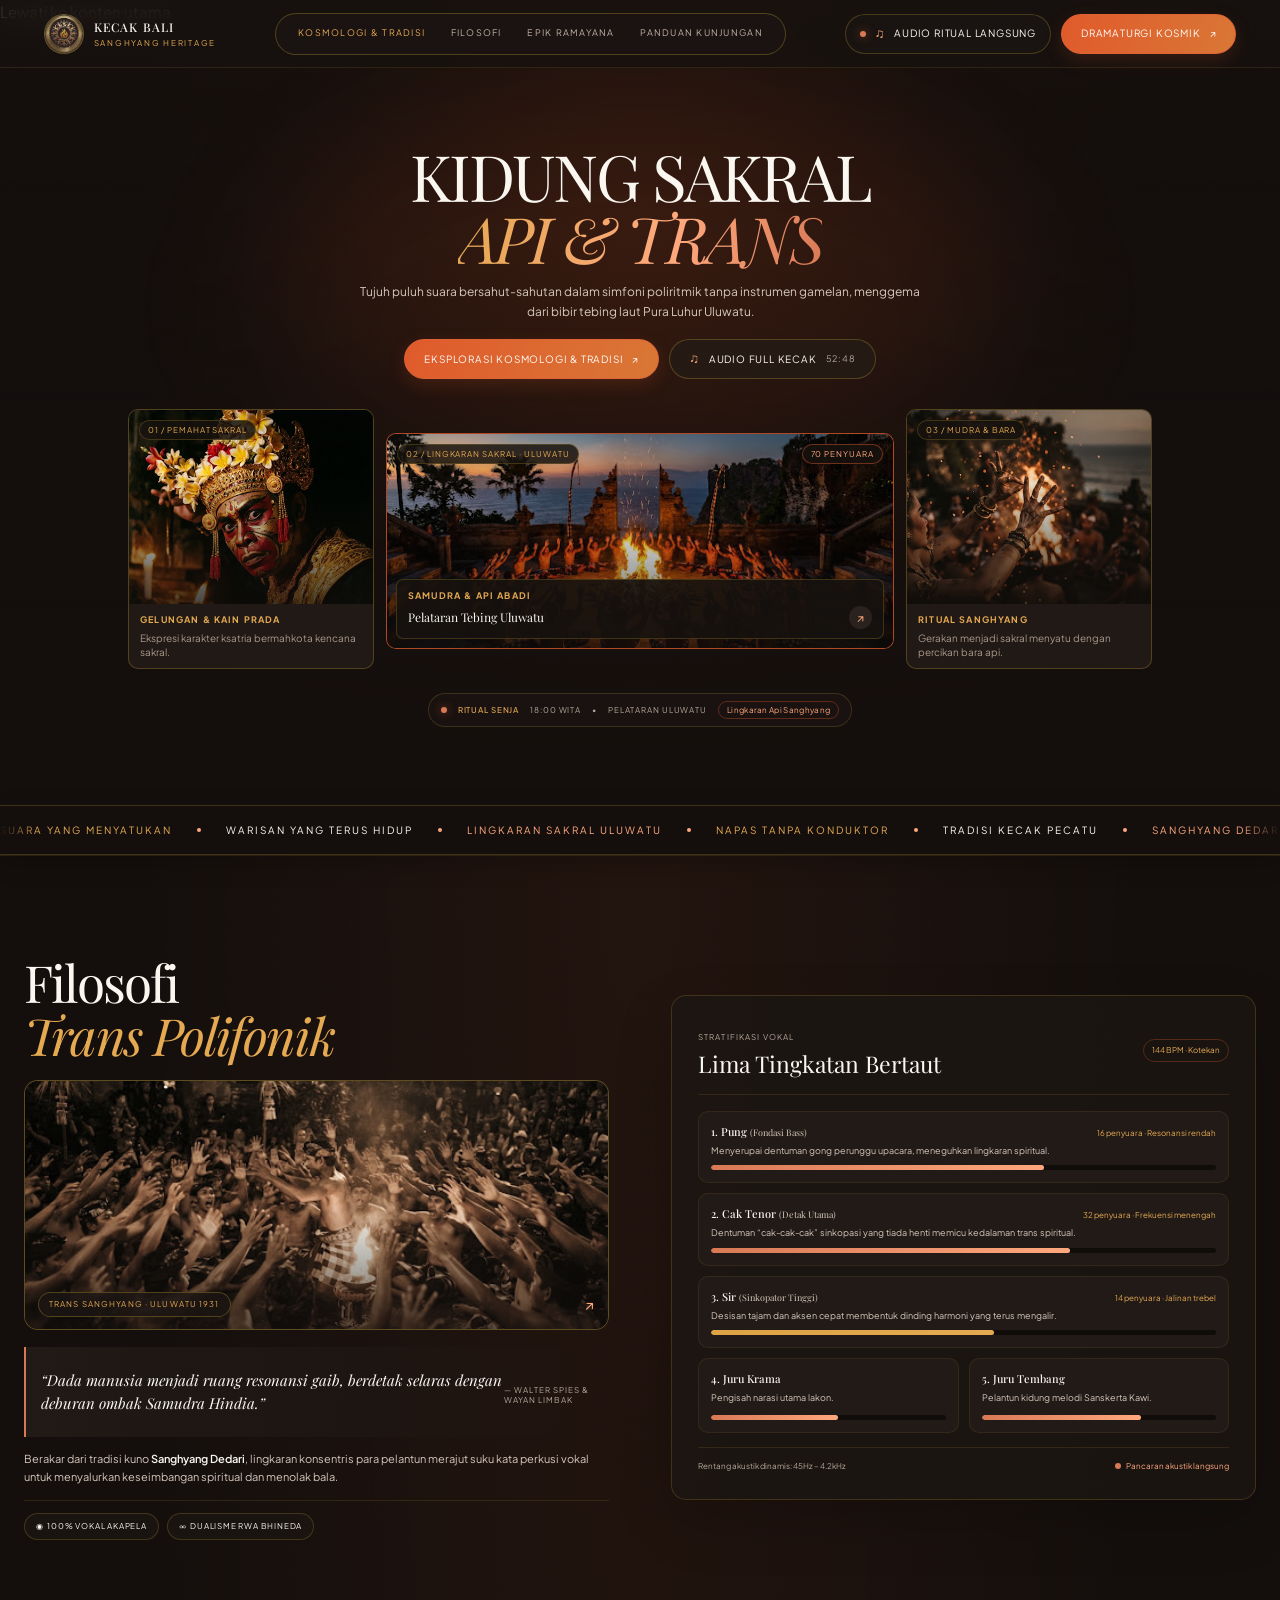
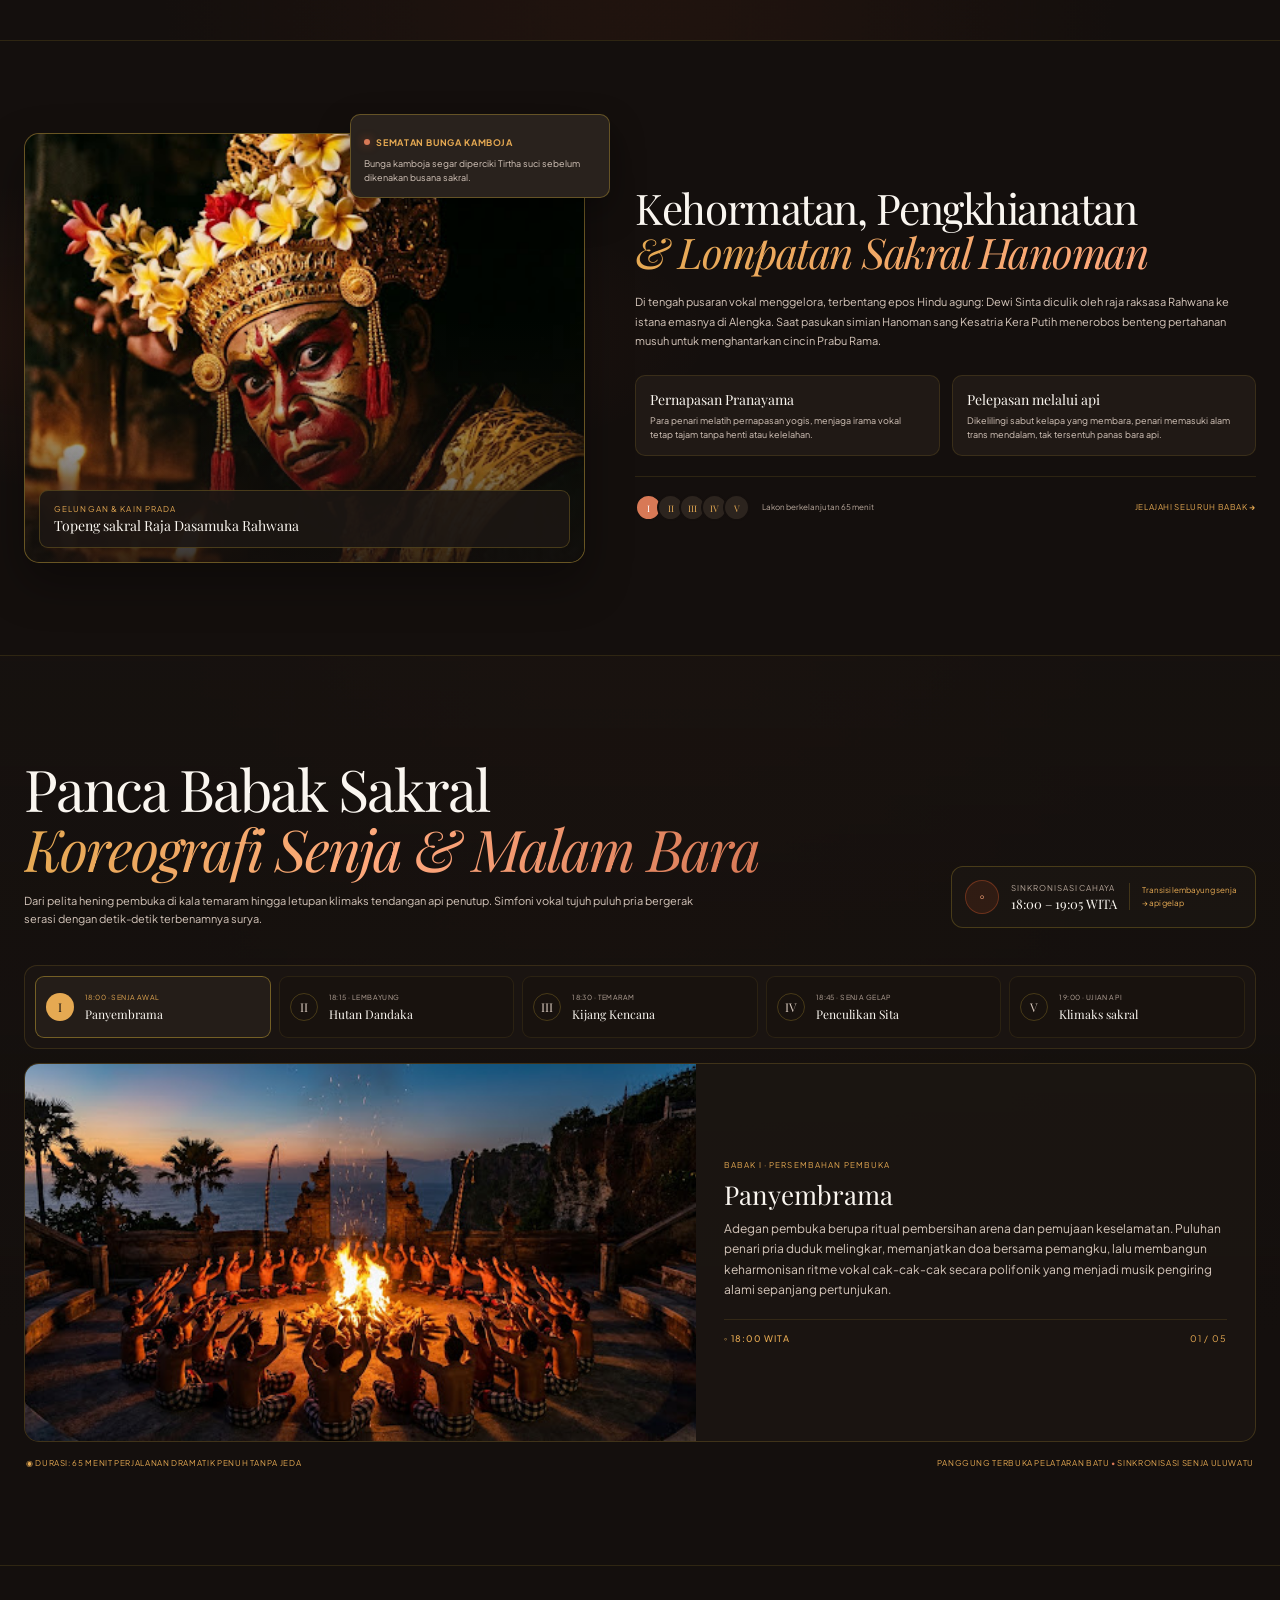
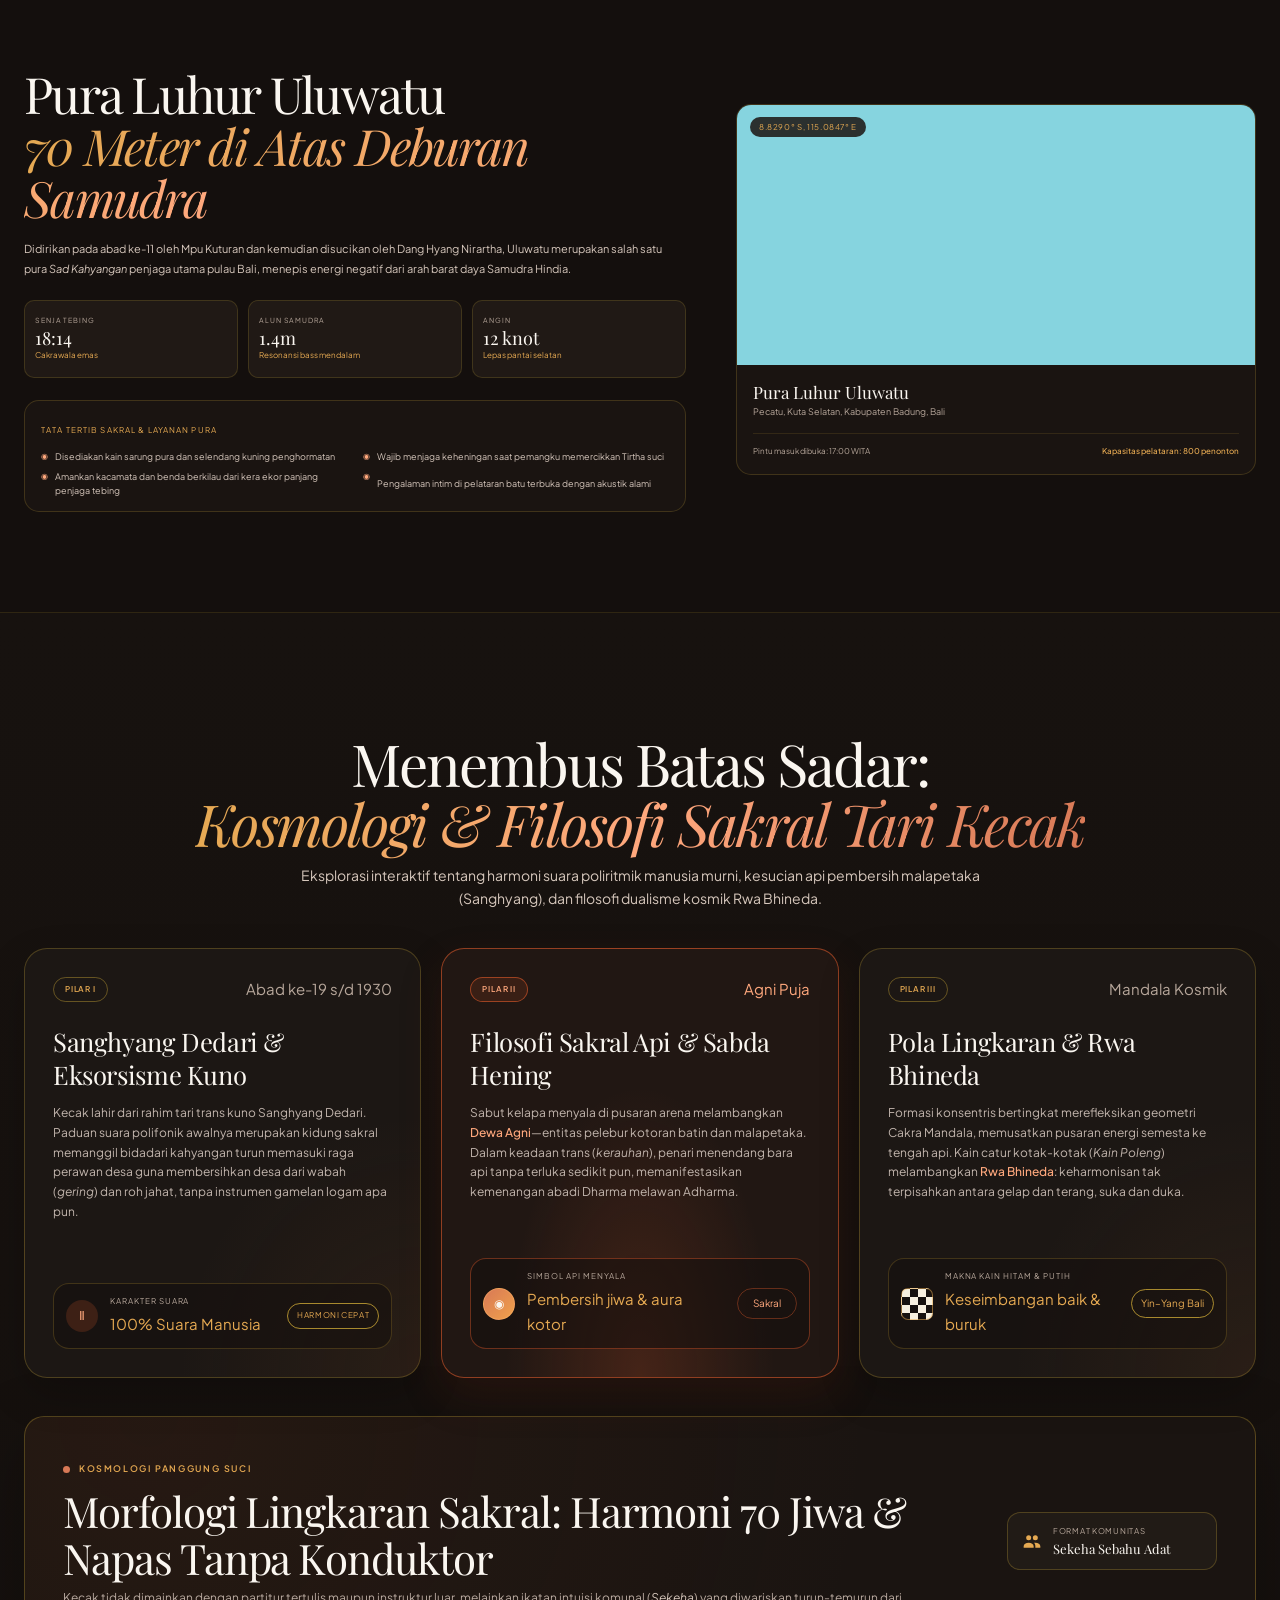
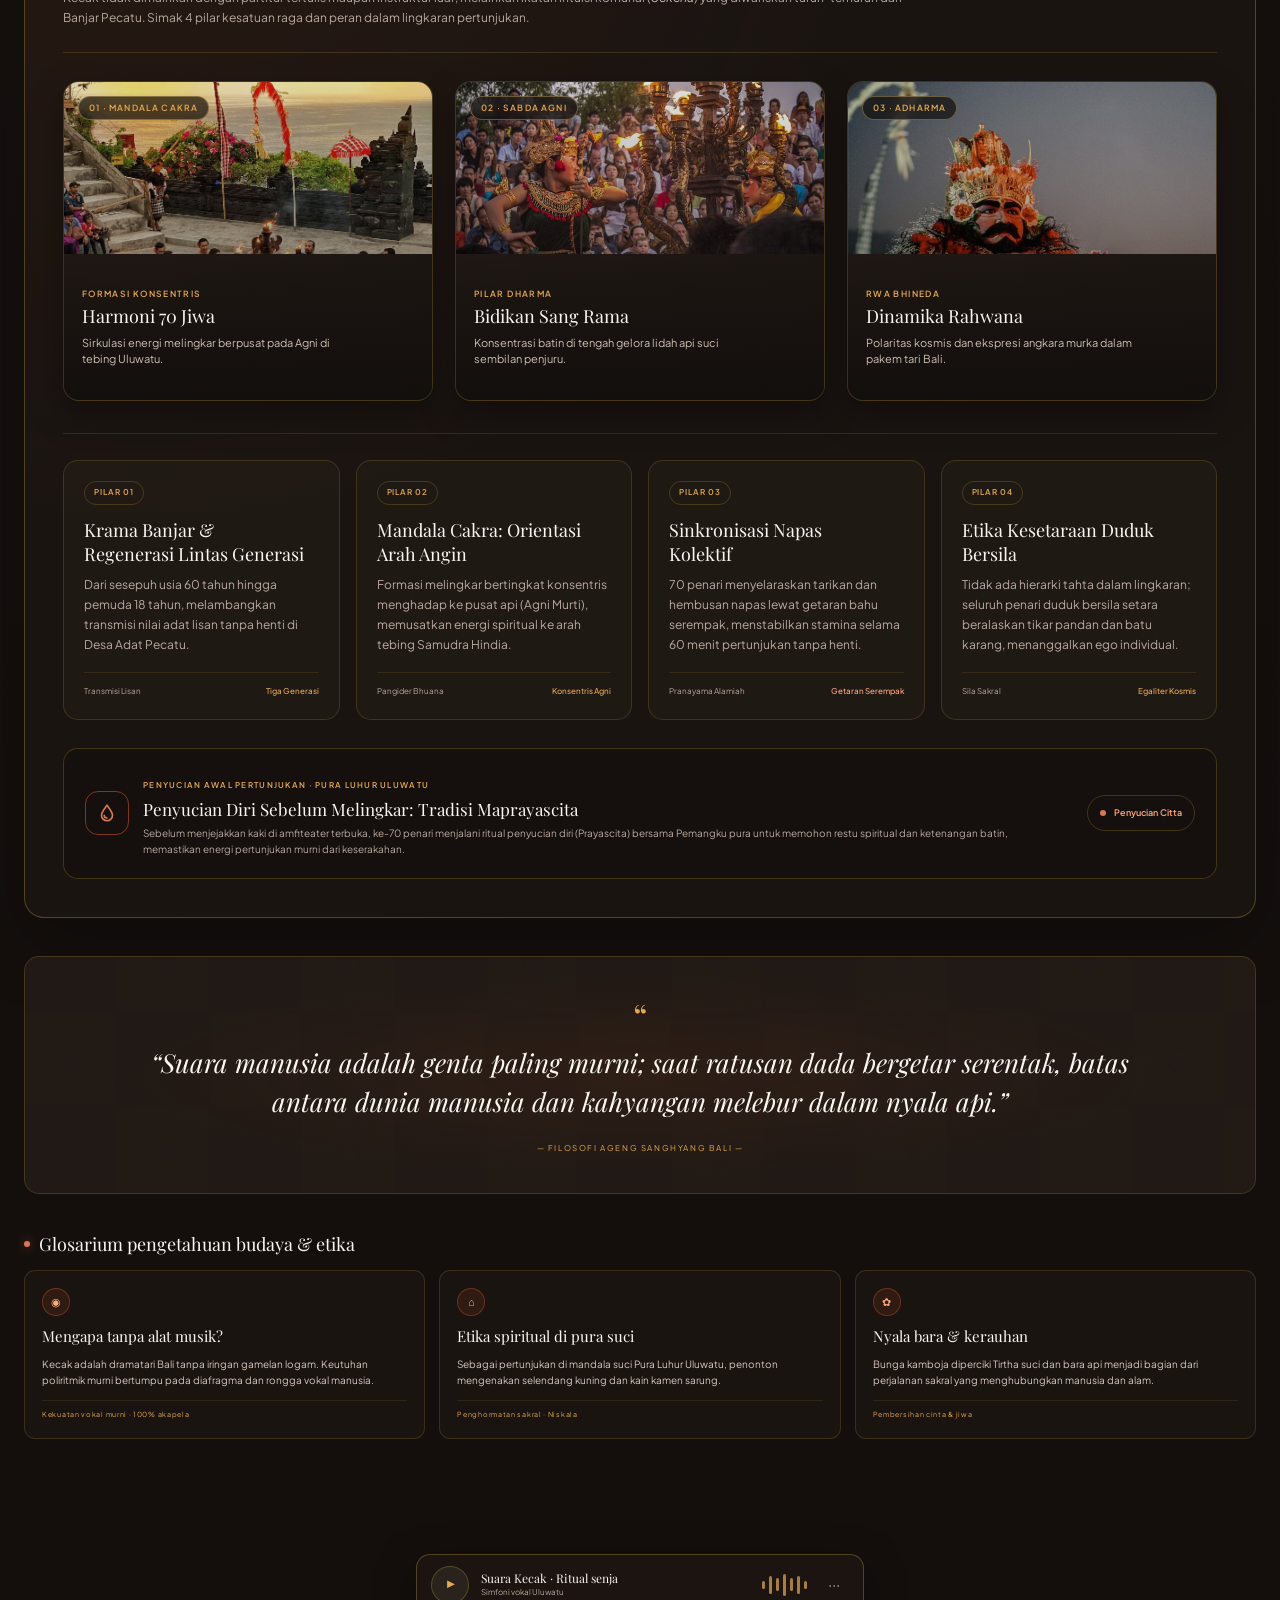
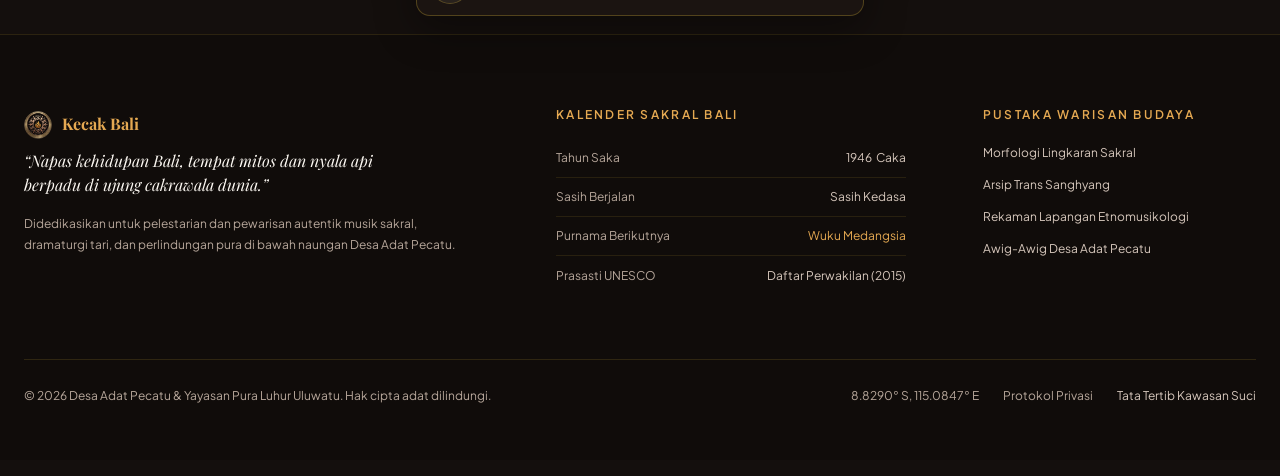
==== commit 5c193284: "add a new design" ====
--- a/index.html
+++ b/index.html
@@ -6,6 +6,14 @@
     <meta name="viewport" content="width=device-width, initial-scale=1">
     <meta name="theme-color" content="#140f0d">
     <meta name="description" content="Mengenal filosofi, suara, dan kisah sakral Tari Kecak di Pura Luhur Uluwatu.">
+    <link rel="canonical" href="index.html">
+    <meta property="og:type" content="website">
+    <meta property="og:title" content="Kecak Bali — Kidung Sakral Api &amp; Trans">
+    <meta property="og:description" content="Mengenal filosofi, suara, dan kisah sakral Tari Kecak di Pura Luhur Uluwatu.">
+    <meta property="og:image" content="assets/pictures/hero-dancer.png">
+    <meta name="twitter:card" content="summary_large_image">
+    <meta name="twitter:title" content="Kecak Bali — Kidung Sakral Api &amp; Trans">
+    <meta name="twitter:description" content="Mengenal filosofi, suara, dan kisah sakral Tari Kecak di Pura Luhur Uluwatu.">
     <title>Kecak Bali — Kidung Sakral Api &amp; Trans</title>
     <script>document.documentElement.classList.add("has-page-loader");</script>
     <link rel="preconnect" href="https://fonts.googleapis.com">
@@ -18,6 +26,7 @@
 </head>
 
 <body>
+    <a class="skip-link" href="#main-content">Lewati ke konten utama</a>
     <div class="page-loader" role="status" aria-live="polite" aria-label="Memuat halaman Kecak Bali">
         <div class="page-loader-content" aria-hidden="true">
             <span class="brand-mark"><img src="assets/pictures/heritage-mark.png" alt=""></span>
@@ -54,7 +63,7 @@
         </div>
     </header>
 
-    <main>
+    <main id="main-content">
         <section class="hero" id="beranda" aria-labelledby="hero-title" data-reveal="fade-up">
             <div class="hero-atmosphere" aria-hidden="true"></div>
             <div class="hero-inner">
@@ -178,7 +187,7 @@
                         <article class="voice-layer">
                             <div class="layer-heading"><strong>3. Sir <small>(Sinkopator
                                         Tinggi)</small></strong><span>14 penyuara · Jalinan trebel</span></div>
-                            <p>Desisan tajam dan aksen cepat membentuk dinding harmoni tanpa jeda.</p>
+                            <p>Desisan tajam dan aksen cepat membentuk dinding harmoni yang terus mengalir.</p>
                             <div class="meter"><i style="--meter:56%"></i></div>
                         </article>
                         <div class="voice-layer-mini">
--- a/css/index.css
+++ b/css/index.css
@@ -191,6 +191,13 @@
 
 
 
+@media (hover: hover) and (pointer: fine) {
+    body.has-custom-cursor,
+    body.has-custom-cursor * {
+        cursor: none !important;
+    }
+}
+
 body.cursor-ready .custom-cursor {
     opacity: 1;
 }
@@ -802,8 +809,8 @@
 .transition-ribbon {
     position: relative;
     z-index: 3;
-    margin: -20px 0;
-    padding: 20px 0 20px;
+    margin: 0;
+    padding: 18px 0;
     border-top: 1px solid rgba(212, 175, 55, .22);
     border-bottom: 1px solid rgba(212, 175, 55, .22);
     background: var(--ink);
@@ -828,16 +835,15 @@
 
 
 .transition-ribbon-track {
-    animation: ribbon-scroll 48s linear infinite;
+    animation: ribbon-scroll 34s linear infinite;
     will-change: transform;
 }
 
 
 
 .transition-ribbon:hover .transition-ribbon-track,
-.transition-ribbon:focus-within .transition-ribbon-track,
-.transition-ribbon.is-paused .transition-ribbon-track {
-    animation-play-state: paused;
+.transition-ribbon:focus-within .transition-ribbon-track {
+    animation-play-state: running;
 }
 
 
@@ -931,7 +937,11 @@
 .philosophy-story {
     position: relative;
     min-height: 500px;
-}
+    overflow: hidden;
+}
+
+
+
 
 
 
@@ -3578,7 +3588,22 @@
 
 @media (max-width: 560px) {
 
-    body {
+.skip-link {
+    position: fixed;
+    z-index: 3000;
+    top: 12px;
+    left: 12px;
+    padding: 10px 14px;
+    border-radius: 8px;
+    background: var(--gold);
+    color: var(--ink);
+    transform: translateY(-160%);
+}
+
+.skip-link:focus { transform: translateY(0); }
+
+body {
+
         font-size: 13px;
     }
 
@@ -4344,7 +4369,7 @@
     }
 
 
-    .nav-pill.is-active {
+    .nav-pill.is-open {
         display: flex !important;
     }
 
@@ -4400,6 +4425,30 @@
 
 html {
     scroll-behavior: smooth;
+}
+
+:root {
+    --muted: #b7a79b;
+}
+
+body {
+    font-size: 15px;
+}
+
+@media (hover: none), (pointer: coarse) {
+    .custom-cursor {
+        display: none !important;
+    }
+}
+
+@media (max-width: 959px) and (min-width: 768px) {
+    .site-header .nav-pill {
+        display: none !important;
+    }
+
+    .site-header .menu-toggle {
+        display: inline-flex !important;
+    }
 }
 
 @media (prefers-reduced-motion: reduce) {
@@ -4445,3 +4494,96 @@
 .panduan-page .hero-cta {
     box-shadow: 0 10px 24px rgba(229, 169, 82, 0.14);
 }
+
+.ribbon-toggle {
+    position: absolute;
+    z-index: 2;
+    right: 18px;
+    bottom: 50%;
+    display: inline-flex;
+    align-items: center;
+    gap: 6px;
+    min-height: 36px;
+    padding: 7px 11px;
+    border: 1px solid rgba(229, 169, 82, .3);
+    border-radius: 999px;
+    background: rgba(20, 15, 13, .9);
+    color: var(--gold);
+    font: 600 10px/1 var(--sans);
+    transform: translateY(50%);
+    cursor: pointer;
+}
+
+.ribbon-toggle:hover,
+.ribbon-toggle:focus-visible {
+    border-color: var(--gold);
+    background: var(--panel-2);
+}
+
+.ribbon-toggle small {
+    color: var(--sand);
+    font-size: 9px;
+}
+
+@media (max-width: 767px) {
+    .ribbon-toggle {
+        right: 10px;
+    }
+}
+
+@media (prefers-reduced-motion: reduce) {
+    .transition-ribbon-track {
+        animation: none !important;
+    }
+}
+
+@media (max-width: 900px) {
+    .glossary-grid {
+        grid-template-columns: repeat(2, minmax(0, 1fr));
+    }
+}
+
+@media (max-width: 560px) {
+    .glossary {
+        padding: 22px 16px;
+    }
+
+    .glossary h3 {
+        align-items: flex-start;
+        font-size: 17px;
+        line-height: 1.35;
+    }
+
+    .glossary-grid {
+        grid-template-columns: 1fr;
+        gap: 10px;
+    }
+
+    .glossary-card {
+        display: grid;
+        grid-template-columns: 32px minmax(0, 1fr);
+        column-gap: 12px;
+        padding: 14px;
+    }
+
+    .glossary-card .round-icon {
+        grid-row: span 3;
+        width: 32px;
+        height: 32px;
+    }
+
+    .glossary-card h4 {
+        margin: 0 0 5px;
+    }
+
+    .glossary-card p {
+        margin-bottom: 8px;
+        font-size: 12px;
+        line-height: 1.55;
+    }
+
+    .glossary-card > small {
+        padding-top: 7px;
+        font-size: 8px;
+    }
+}
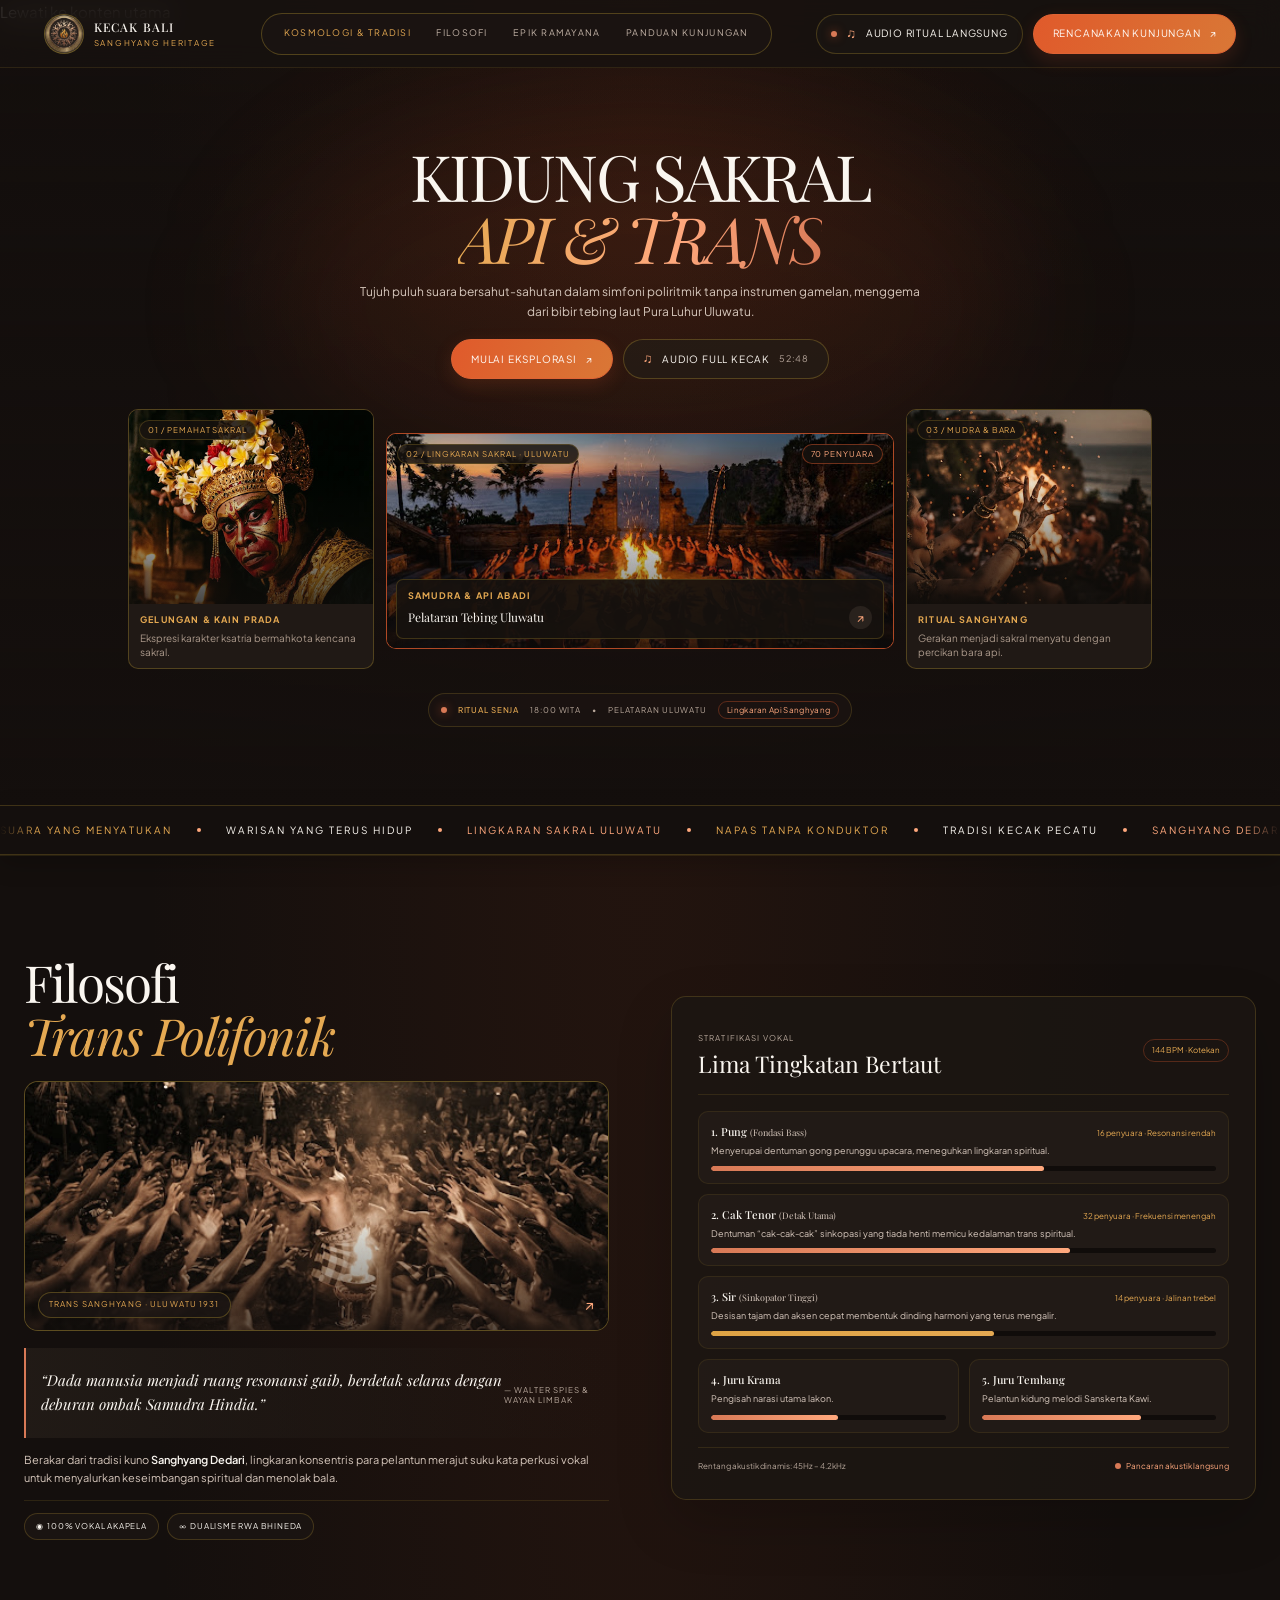
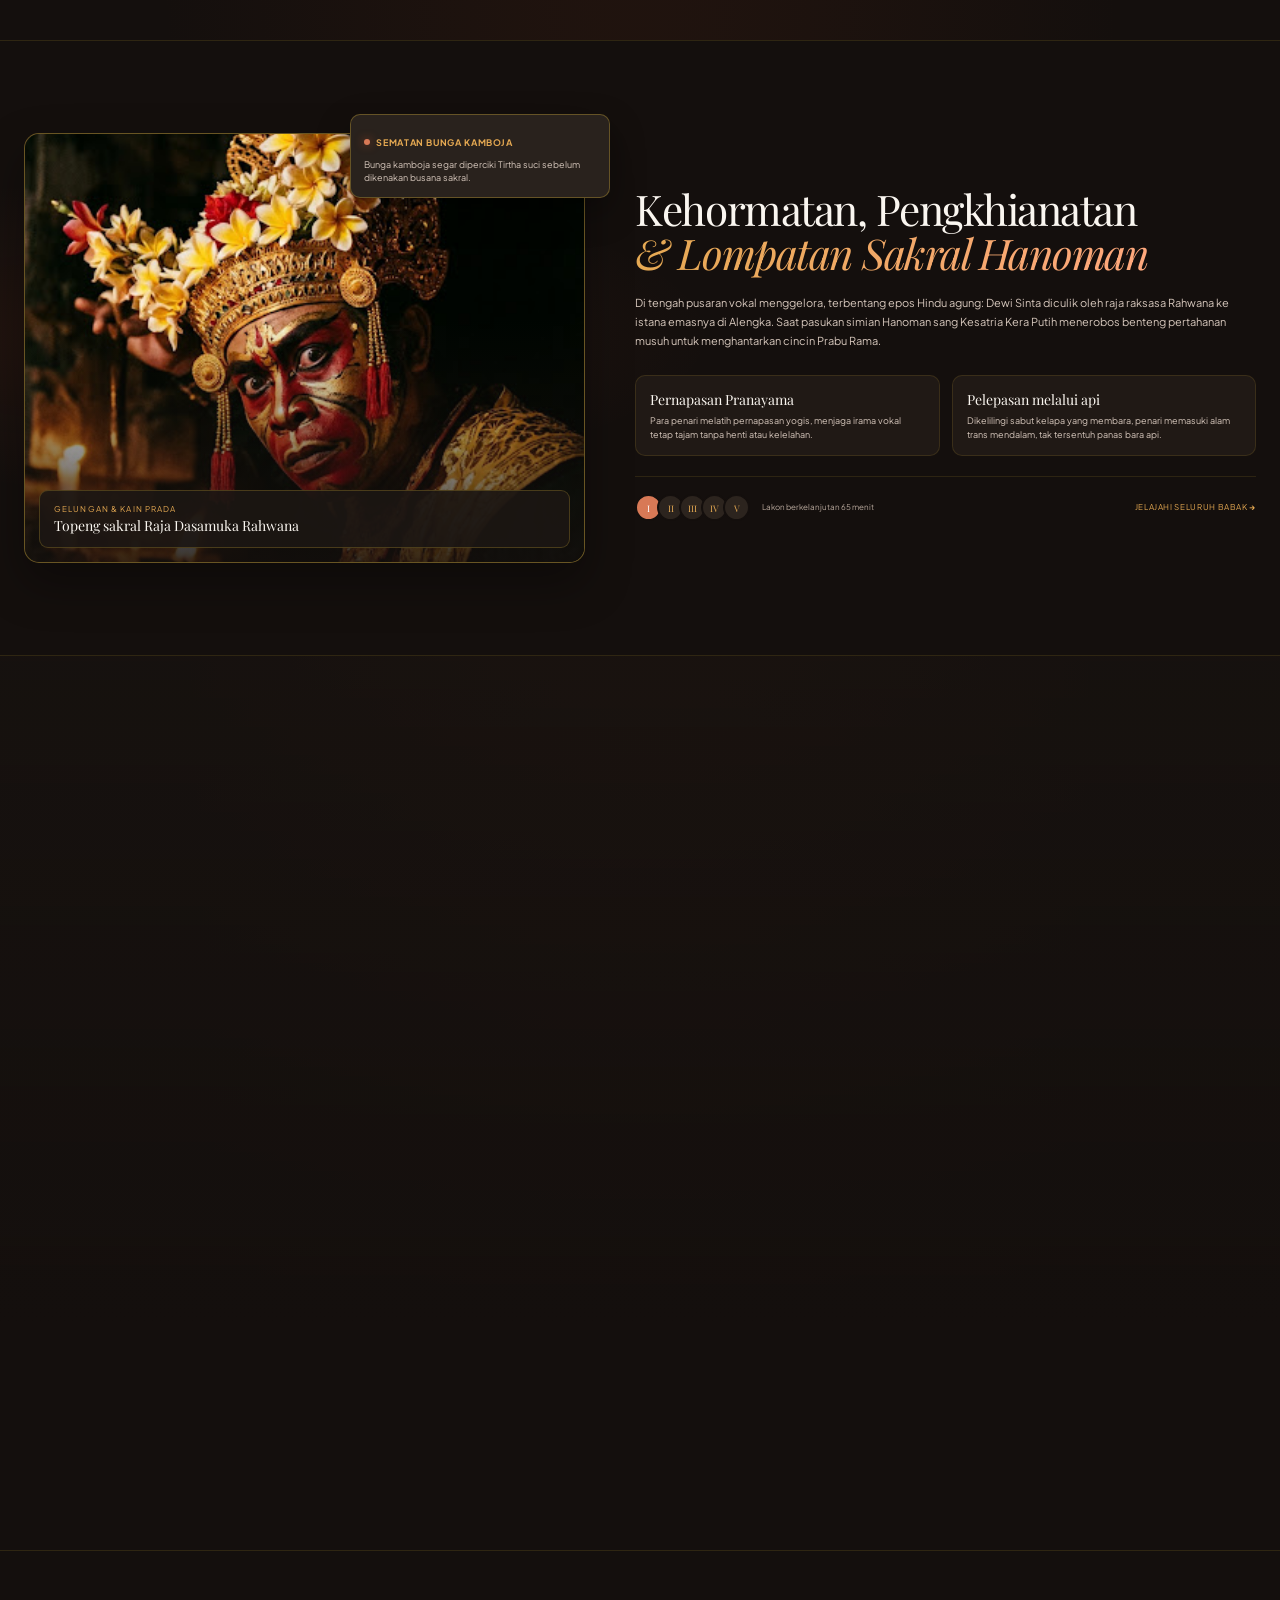
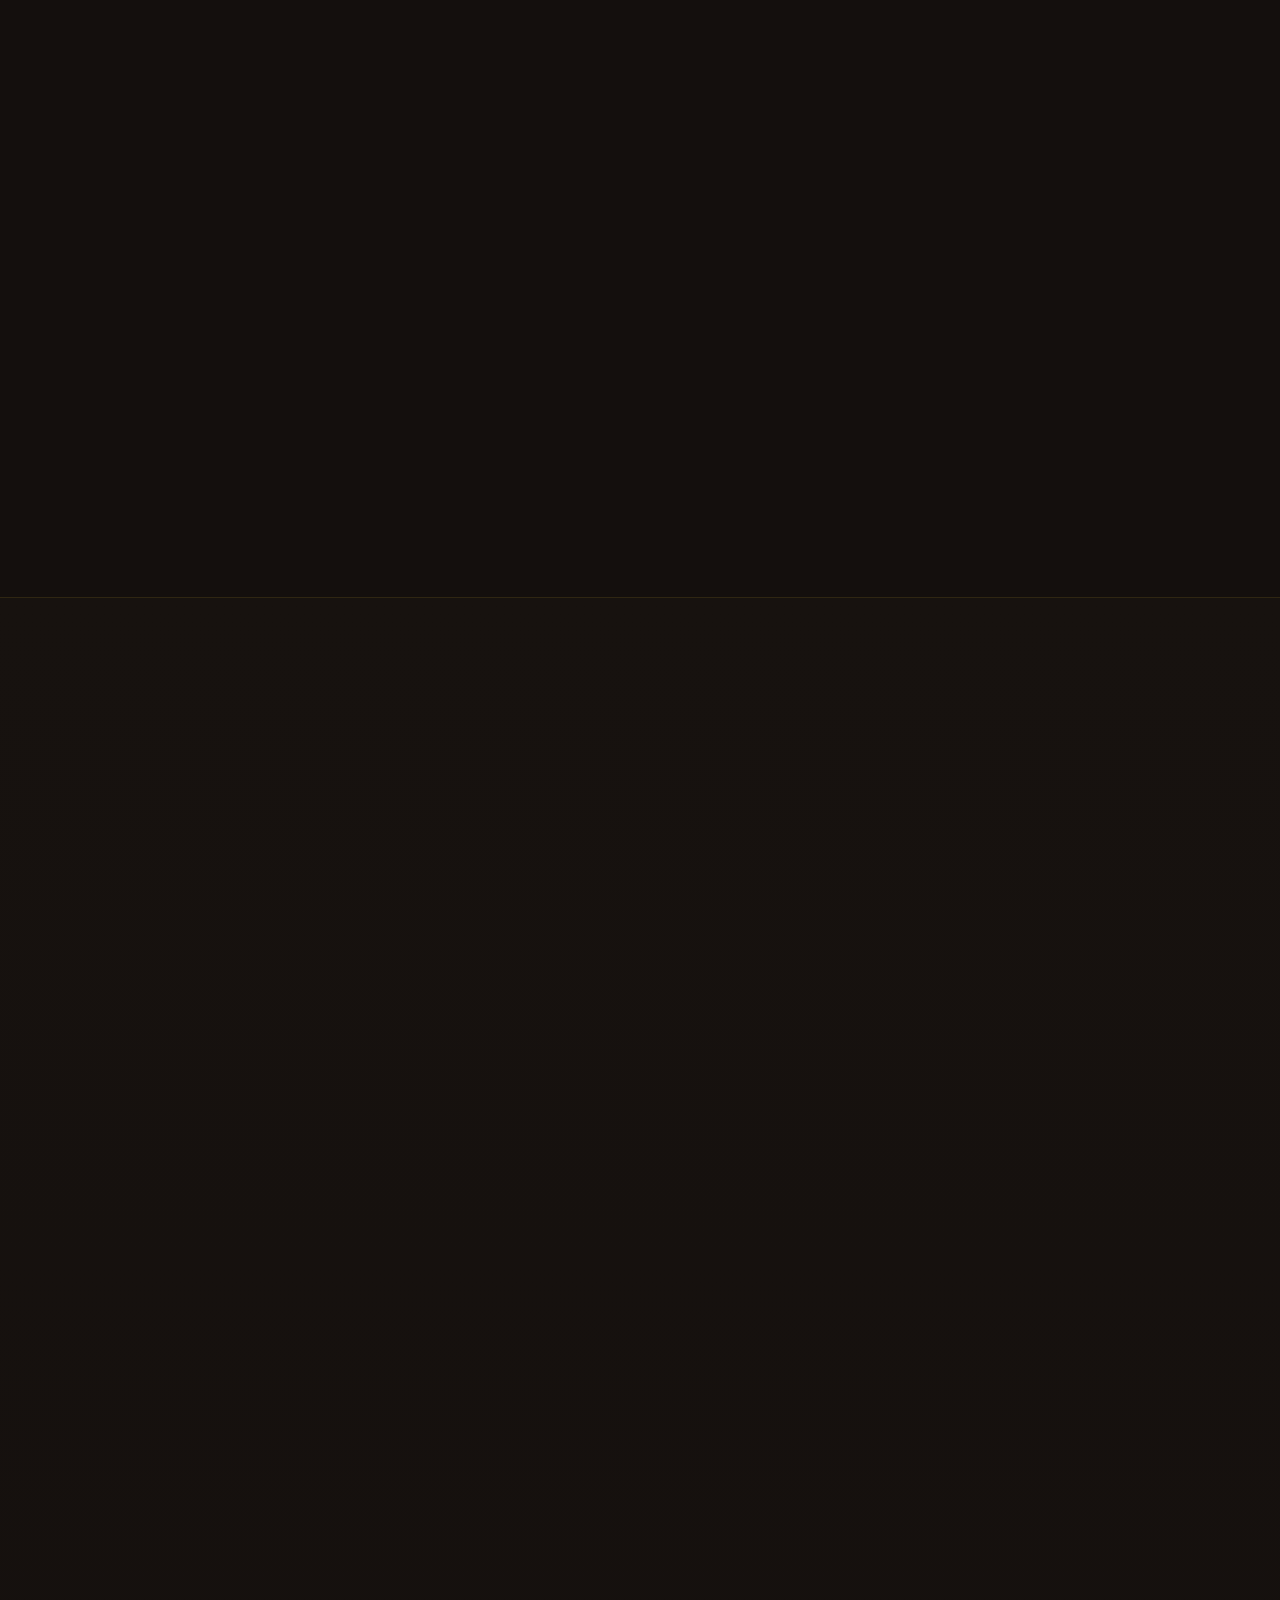
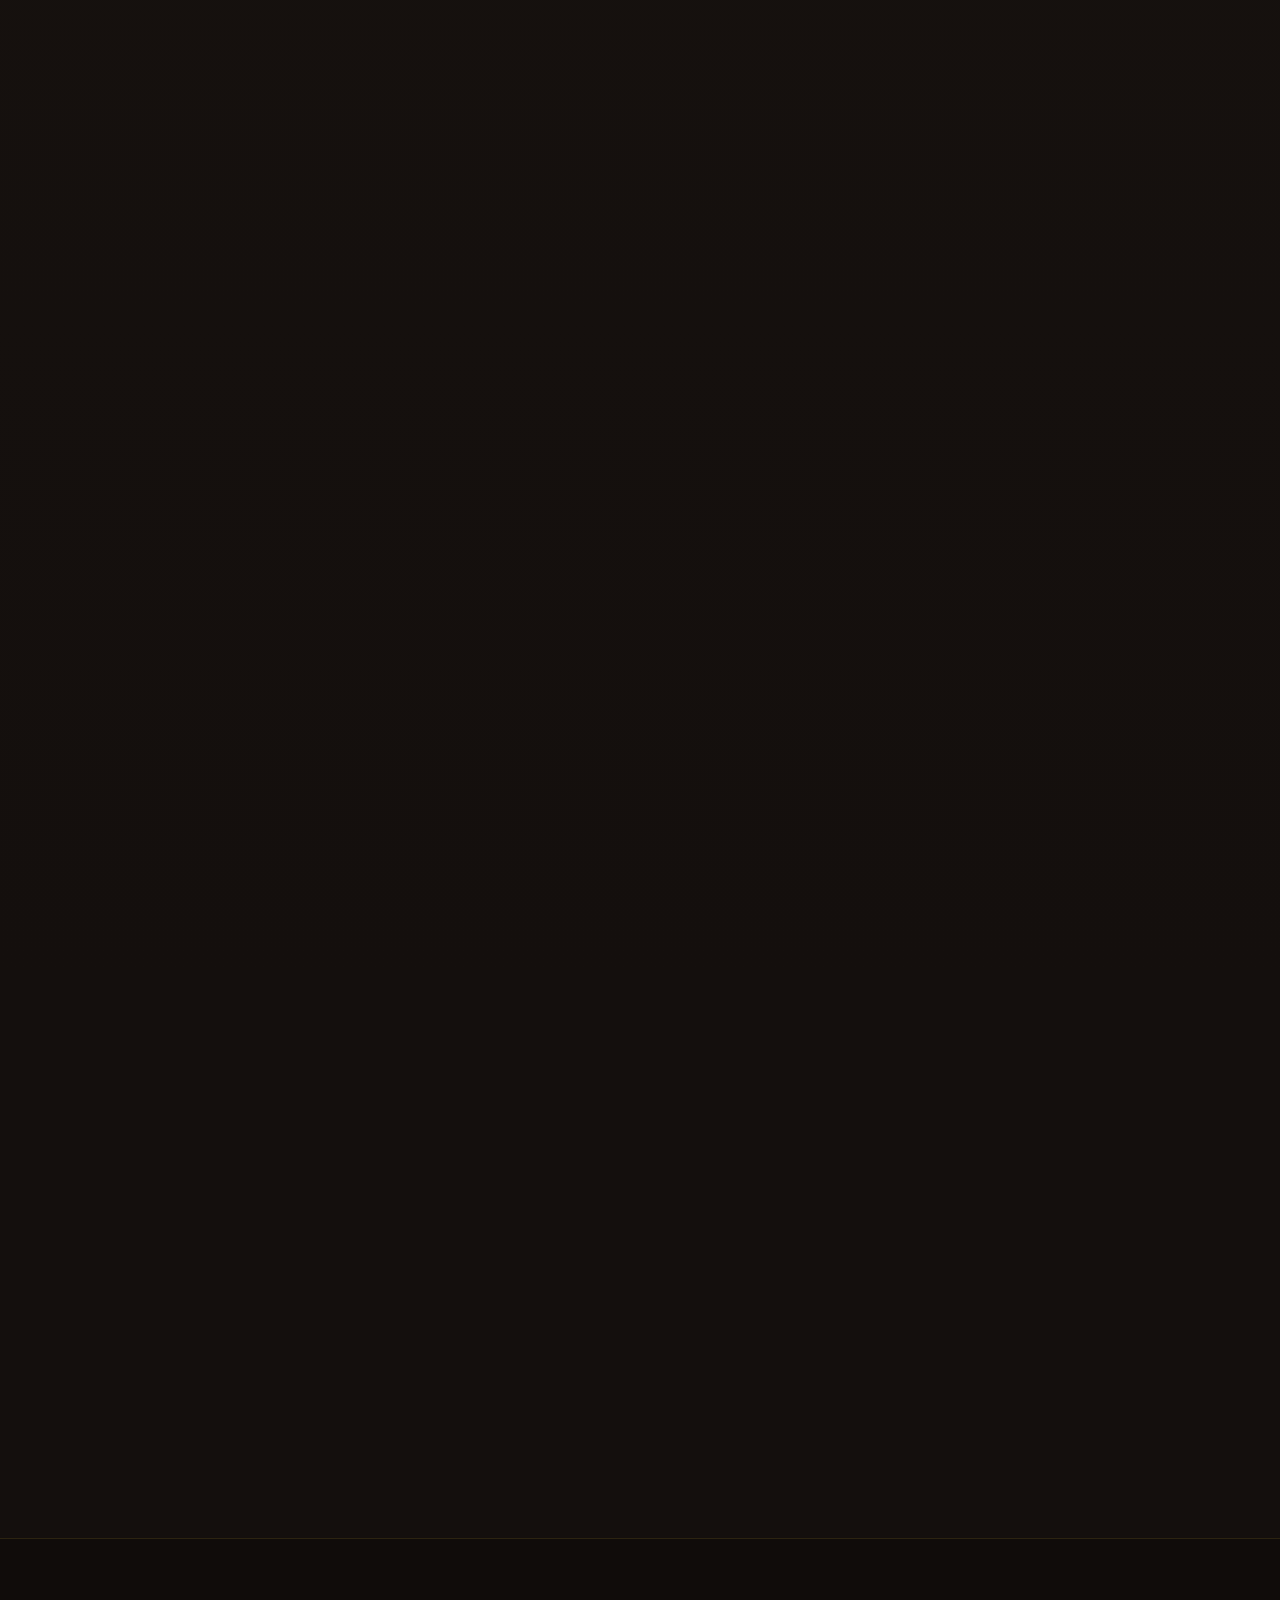
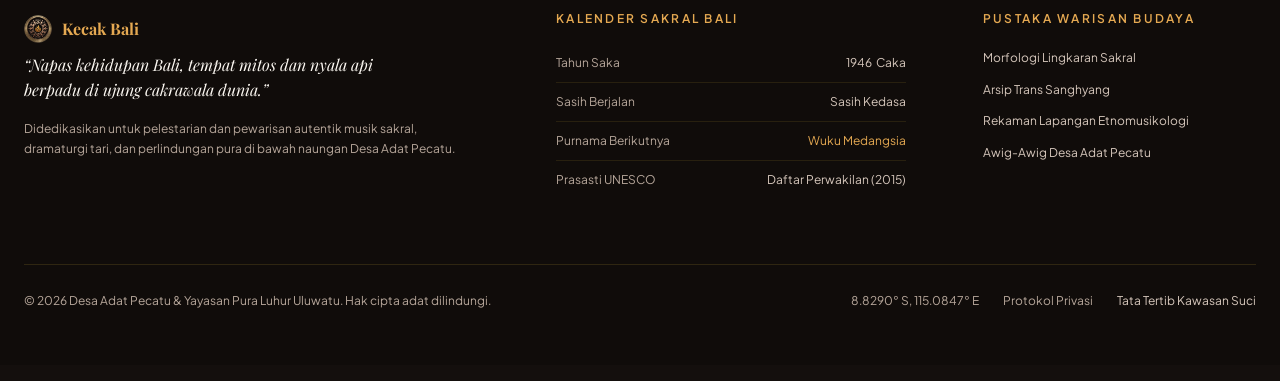
==== commit 5af44919: "add a new design" ====
--- a/index.html
+++ b/index.html
@@ -19,9 +19,16 @@
     <link rel="preconnect" href="https://fonts.googleapis.com">
     <link rel="preconnect" href="https://fonts.gstatic.com" crossorigin>
     <link
-        href="https://fonts.googleapis.com/css2?family=Plus+Jakarta+Sans:wght@300;400;500;600;700&family=Playfair+Display:ital,wght@0,400;0,500;0,600;1,400;1,500&display=swap"
-        rel="stylesheet">
+        href="https://fonts.googleapis.com/css2?family=Plus+Jakarta+Sans:wght@300;400;500;600;700&family=Playfair+Display:ital,wght@0,400;0,500;1,400;1,500&display=swap"
+        rel="stylesheet" media="print" onload="this.media='all'">
+    <noscript><link rel="stylesheet" href="https://fonts.googleapis.com/css2?family=Plus+Jakarta+Sans:wght@300;400;500;600;700&family=Playfair+Display:ital,wght@0,400;0,500;1,400;1,500&display=swap"></noscript>
+    <link rel="icon" type="image/png" href="assets/pictures/heritage-mark.png">
     <link rel="stylesheet" href="css/index.css">
+    <link rel="stylesheet" href="css/improvements.css">
+    <style>
+        .hero-gallery img { content-visibility: auto; }
+        .section[data-reveal], .knowledge { content-visibility: auto; contain-intrinsic-size: 700px; }
+    </style>
     <script src="JS/script.js" defer></script>
 </head>
 
@@ -58,7 +65,7 @@
                 <span class="status-dot"></span><span class="audio-symbol" aria-hidden="true">♫</span>
                 <span data-audio-label>Audio ritual langsung</span>
             </button>
-            <a class="button button-primary header-cta" href="dramaturgi.html">Dramaturgi kosmik <span
+            <a class="button button-primary header-cta" href="panduan.html">Rencanakan kunjungan <span
                     aria-hidden="true">↗</span></a>
         </div>
     </header>
@@ -71,7 +78,7 @@
                 <p class="hero-intro">Tujuh puluh suara bersahut-sahutan dalam simfoni poliritmik tanpa instrumen
                     gamelan, menggema dari bibir tebing laut Pura Luhur Uluwatu.</p>
                 <div class="hero-actions">
-                    <a class="button button-primary" href="#filosofi">Eksplorasi kosmologi &amp; tradisi <span
+                    <a class="button button-primary" href="#filosofi">Mulai eksplorasi <span
                             aria-hidden="true">↗</span></a>
                     <button class="button button-quiet" type="button" data-audio-toggle aria-pressed="false">
                         <span class="audio-symbol" aria-hidden="true">♫</span>
@@ -83,7 +90,7 @@
                     <article class="gallery-card gallery-card-side">
                         <div class="gallery-photo">
                             <img src="assets/pictures/hero-dancer.png"
-                                alt="Penari Ramayana mengenakan gelungan dan bunga kamboja">
+                                alt="Penari Ramayana mengenakan gelungan dan bunga kamboja" fetchpriority="high" decoding="async">
                             <span class="image-tag">01 / Pemahat sakral</span>
                         </div>
                         <div class="gallery-caption"><strong>Gelungan &amp; kain prada</strong><span>Ekspresi karakter
@@ -149,7 +156,7 @@
                     <h2 class="section-title" id="philosophy-title">Filosofi<br><em>Trans Polifonik</em></h2>
                     <figure class="story-image">
                         <img src="assets/pictures/philosophy-circle.png"
-                            alt="Para penyuara Kecak membentuk lingkaran mengelilingi api">
+                            alt="Para penyuara Kecak membentuk lingkaran mengelilingi api" loading="lazy" decoding="async">
                         <figcaption>Trans Sanghyang · Uluwatu 1931</figcaption>
                         <span class="image-corner" aria-hidden="true">↗</span>
                     </figure>
@@ -216,7 +223,7 @@
                         <p>Bunga kamboja segar diperciki Tirtha suci sebelum dikenakan busana sakral.</p>
                     </aside>
                     <img src="assets/pictures/hanuman-portrait.png"
-                        alt="Penari Ramayana mengenakan topeng dan mahkota emas sebagai Rahwana">
+                        alt="Penari Ramayana mengenakan topeng dan mahkota emas sebagai Rahwana" loading="lazy" decoding="async">
                     <figcaption class="portrait-caption"><span class="micro-label">Gelungan &amp; kain
                             prada</span><strong>Topeng sakral Raja Dasamuka Rahwana</strong></figcaption>
                 </figure>
@@ -329,9 +336,13 @@
                 </div>
                 <article class="map-card panel">
                     <div class="map-visual">
-                        <iframe src="https://maps.google.com/maps?q=-8.8290%2C115.0847&amp;z=16&amp;output=embed"
-                            title="Peta Google Maps Pura Luhur Uluwatu, Bali" loading="lazy"
-                            referrerpolicy="strict-origin-when-cross-origin" allowfullscreen></iframe>
+                        <iframe
+                            src="https://maps.google.com/maps?q=-8.8290%2C115.0847&amp;z=16&amp;output=embed"
+                            title="Peta Google Maps Pura Luhur Uluwatu, Bali"
+                            loading="lazy"
+                            referrerpolicy="strict-origin-when-cross-origin"
+                            allow="fullscreen"
+                            allowfullscreen></iframe>
                         <span class="map-coordinates">8.8290° S, 115.0847° E</span>
                     </div>
                     <div class="map-caption">
@@ -529,14 +540,13 @@
         </section>
     </main>
 
-    <audio id="ritual-audio" preload="none" src="assets/audio/tari-kecak-uluwatu.mp3"></audio>
+    <audio id="ritual-audio" preload="metadata" data-track-name="Tari Kecak" src="assets/audio/tari-kecak-uluwatu.MP3"></audio>
     <aside class="floating-audio" aria-label="Kontrol audio ritual">
         <button class="audio-play" type="button" data-audio-toggle aria-label="Putar atau jeda audio ritual"
             aria-pressed="false"><span class="play-glyph" aria-hidden="true">▶</span></button>
         <div class="floating-audio-copy"><span data-audio-label>Suara Kecak · Ritual senja</span><small>Simfoni vokal
                 Uluwatu</small></div>
         <div class="waveform" aria-hidden="true"><i></i><i></i><i></i><i></i><i></i><i></i><i></i></div>
-        <button class="audio-more" type="button" aria-label="Informasi audio">···</button>
     </aside>
 
     <footer class="site-footer">
--- a/css/index.css
+++ b/css/index.css
@@ -15,6 +15,8 @@
     --sans: "Plus Jakarta Sans", Arial, sans-serif;
     --content: 1280px;
     --ease: cubic-bezier(.2, .75, .25, 1);
+    --content-pad: clamp(20px, 4vw, 64px);
+    --surface-line: rgba(212, 175, 55, .16);
 }
 
 
@@ -3138,8 +3140,17 @@
 
 
 .floating-audio {
-    position: relative;
-    z-index: 2;
+    position: fixed;
+    z-index: 1200;
+    left: 50%;
+    right: auto;
+    bottom: 24px;
+    margin: 0;
+    opacity: 0;
+    visibility: hidden;
+    pointer-events: none;
+    transform: translate(-50%, 12px);
+    transition: opacity .28s var(--ease), visibility .28s var(--ease), transform .28s var(--ease);
     display: flex;
     width: min(448px, calc(100% - 32px));
     min-height: 62px;
@@ -3176,6 +3187,13 @@
 }
 
 
+
+.floating-audio.is-playing {
+    opacity: 1;
+    visibility: visible;
+    pointer-events: auto;
+    transform: translate(-50%, 0);
+}
 
 .floating-audio-copy {
     display: flex;
@@ -4018,6 +4036,10 @@
 
 
     .floating-audio {
+        left: 12px;
+        right: 12px;
+        bottom: 12px;
+        width: auto;
         min-height: 56px;
     }
 }
--- a/css/improvements.css
+++ b/css/improvements.css
@@ -0,0 +1,150 @@
+/* Focused UX layer: orientation and responsive rhythm */
+.floating-audio {
+    position: fixed;
+    z-index: 1200;
+    left: 50%;
+    right: auto;
+    bottom: 24px;
+    display: flex;
+    width: min(448px, calc(100% - 32px));
+    min-height: 62px;
+    align-items: center;
+    gap: 12px;
+    margin: 0;
+    padding: 10px 14px;
+    border: 1px solid rgba(212, 175, 55, .3);
+    border-radius: 14px;
+    background: rgba(28, 22, 19, .94);
+    box-shadow: 0 12px 40px rgba(0, 0, 0, .38);
+    backdrop-filter: blur(16px);
+    opacity: 0;
+    visibility: hidden;
+    pointer-events: none;
+    transform: translate(-50%, 12px);
+    transition: opacity .28s var(--ease), visibility .28s var(--ease), transform .28s var(--ease);
+    isolation: isolate;
+}
+.floating-audio.is-playing {
+    opacity: 1 !important;
+    visibility: visible !important;
+    pointer-events: auto !important;
+    transform: translate(-50%, 0) !important;
+}
+.floating-audio .audio-play {
+    display: grid;
+    width: 44px;
+    height: 44px;
+    flex: 0 0 auto;
+    place-items: center;
+    border: 1px solid rgba(212, 175, 55, .28);
+    border-radius: 50%;
+    background: var(--panel-2, #29221d);
+    color: var(--gold, #e5a952);
+    cursor: pointer;
+}
+.floating-audio-copy { display:flex; min-width:0; flex:1; flex-direction:column; }
+.floating-audio-copy span { overflow:hidden; color:var(--cream, #faf6f0); font-size:11px; text-overflow:ellipsis; white-space:nowrap; }
+.floating-audio-copy small { color:var(--muted, #a39287); font-size:9px; }
+.floating-audio .waveform { display:flex; height:24px; align-items:center; gap:3px; }
+.floating-audio .waveform i { display:block; width:3px; height:8px; border-radius:3px; background:var(--gold, #e5a952); opacity:.45; }
+.floating-audio.is-playing .waveform i { animation: floating-audio-wave .8s ease-in-out infinite alternate; }
+.floating-audio.is-playing .waveform i:nth-child(2n) { animation-delay:.2s; }
+@keyframes floating-audio-wave { to { height:22px; opacity:1; } }
+
+.section-index {
+    position: sticky;
+    z-index: 10;
+    top: 74px;
+    display: flex;
+    gap: 18px;
+    align-items: center;
+    max-width: var(--content);
+    margin: 0 auto;
+    padding: 13px var(--content-pad);
+    border-bottom: 1px solid var(--surface-line);
+    background: rgba(20, 15, 13, .88);
+    backdrop-filter: blur(14px);
+    overflow-x: auto;
+    white-space: nowrap;
+}
+
+.section-index-label {
+    color: var(--gold);
+    font-size: 9px;
+    letter-spacing: .16em;
+    text-transform: uppercase;
+}
+
+.section-index a {
+    color: var(--muted);
+    font-size: 10px;
+    transition: color .2s ease;
+}
+
+.section-index a:hover,
+.section-index a:focus-visible {
+    color: var(--cream);
+}
+
+.gallery-photo {
+    background: var(--panel);
+}
+
+.gallery-photo img,
+.act-feature-image img {
+    aspect-ratio: 4 / 3;
+    object-fit: cover;
+}
+
+.map-visual iframe {
+    display: block;
+    width: 100%;
+    min-height: 360px;
+    border: 0;
+    filter: saturate(.78) sepia(.12) contrast(1.05);
+}
+
+
+@media (max-width:800px) {
+    .floating-audio { left:12px; right:12px; bottom:12px; width:auto; transform:translateY(12px); }
+    .floating-audio.is-playing { transform:translateY(0); }
+    .section-index {
+        top: 60px;
+        padding: 12px 20px;
+        gap: 16px;
+    }
+
+    .hero-gallery {
+        display: flex;
+        overflow-x: auto;
+        scroll-snap-type: x mandatory;
+        gap: 14px;
+        padding-bottom: 8px;
+    }
+
+    .hero-gallery .gallery-card {
+        min-width: 82vw;
+        scroll-snap-align: center;
+    }
+
+    .hero-gallery .gallery-card-side {
+        display: block;
+    }
+
+    .map-visual iframe {
+        min-height: 280px;
+    }
+}
+
+.audio-play,
+.audio-more,
+.menu-toggle,
+.act-tab { min-width: 44px; min-height: 44px; }
+
+img { height: auto; }
+
+@media (prefers-reduced-motion:reduce) {
+    .section-index {
+        scroll-behavior: auto;
+    }
+}
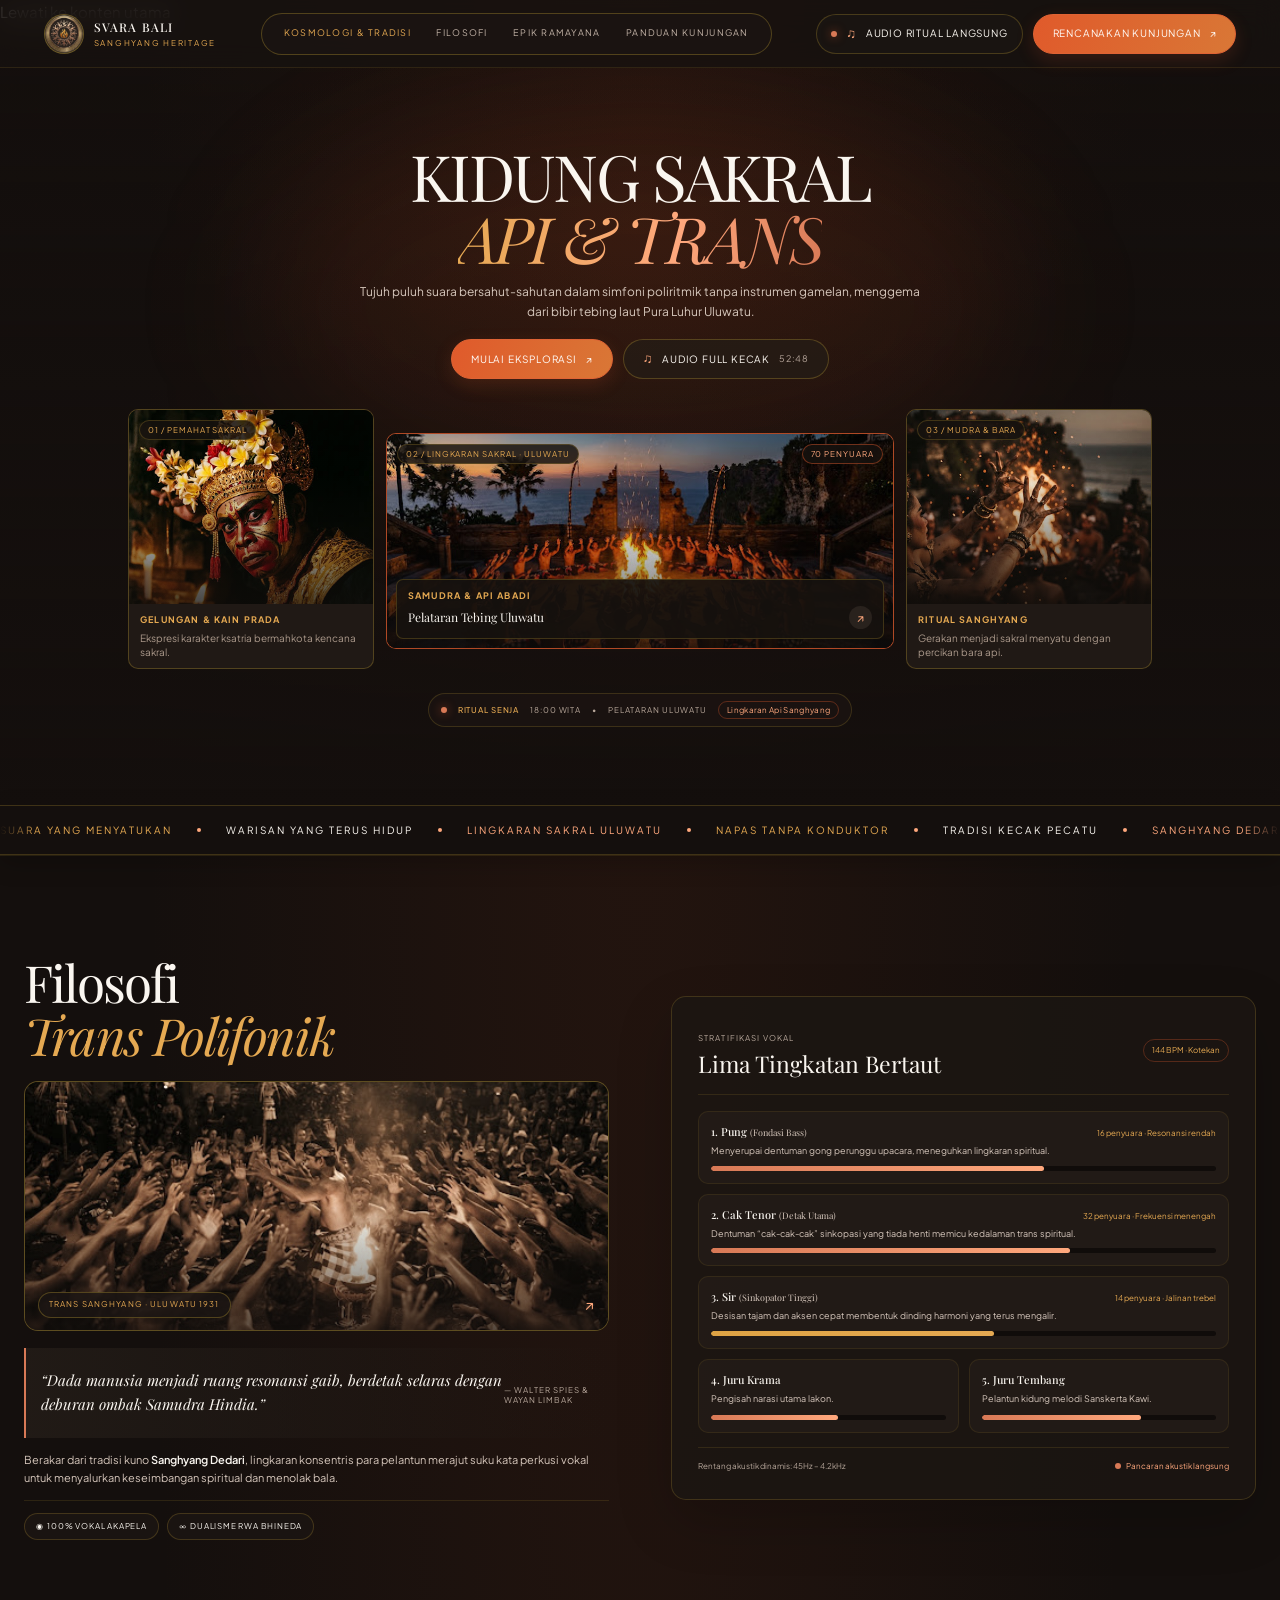
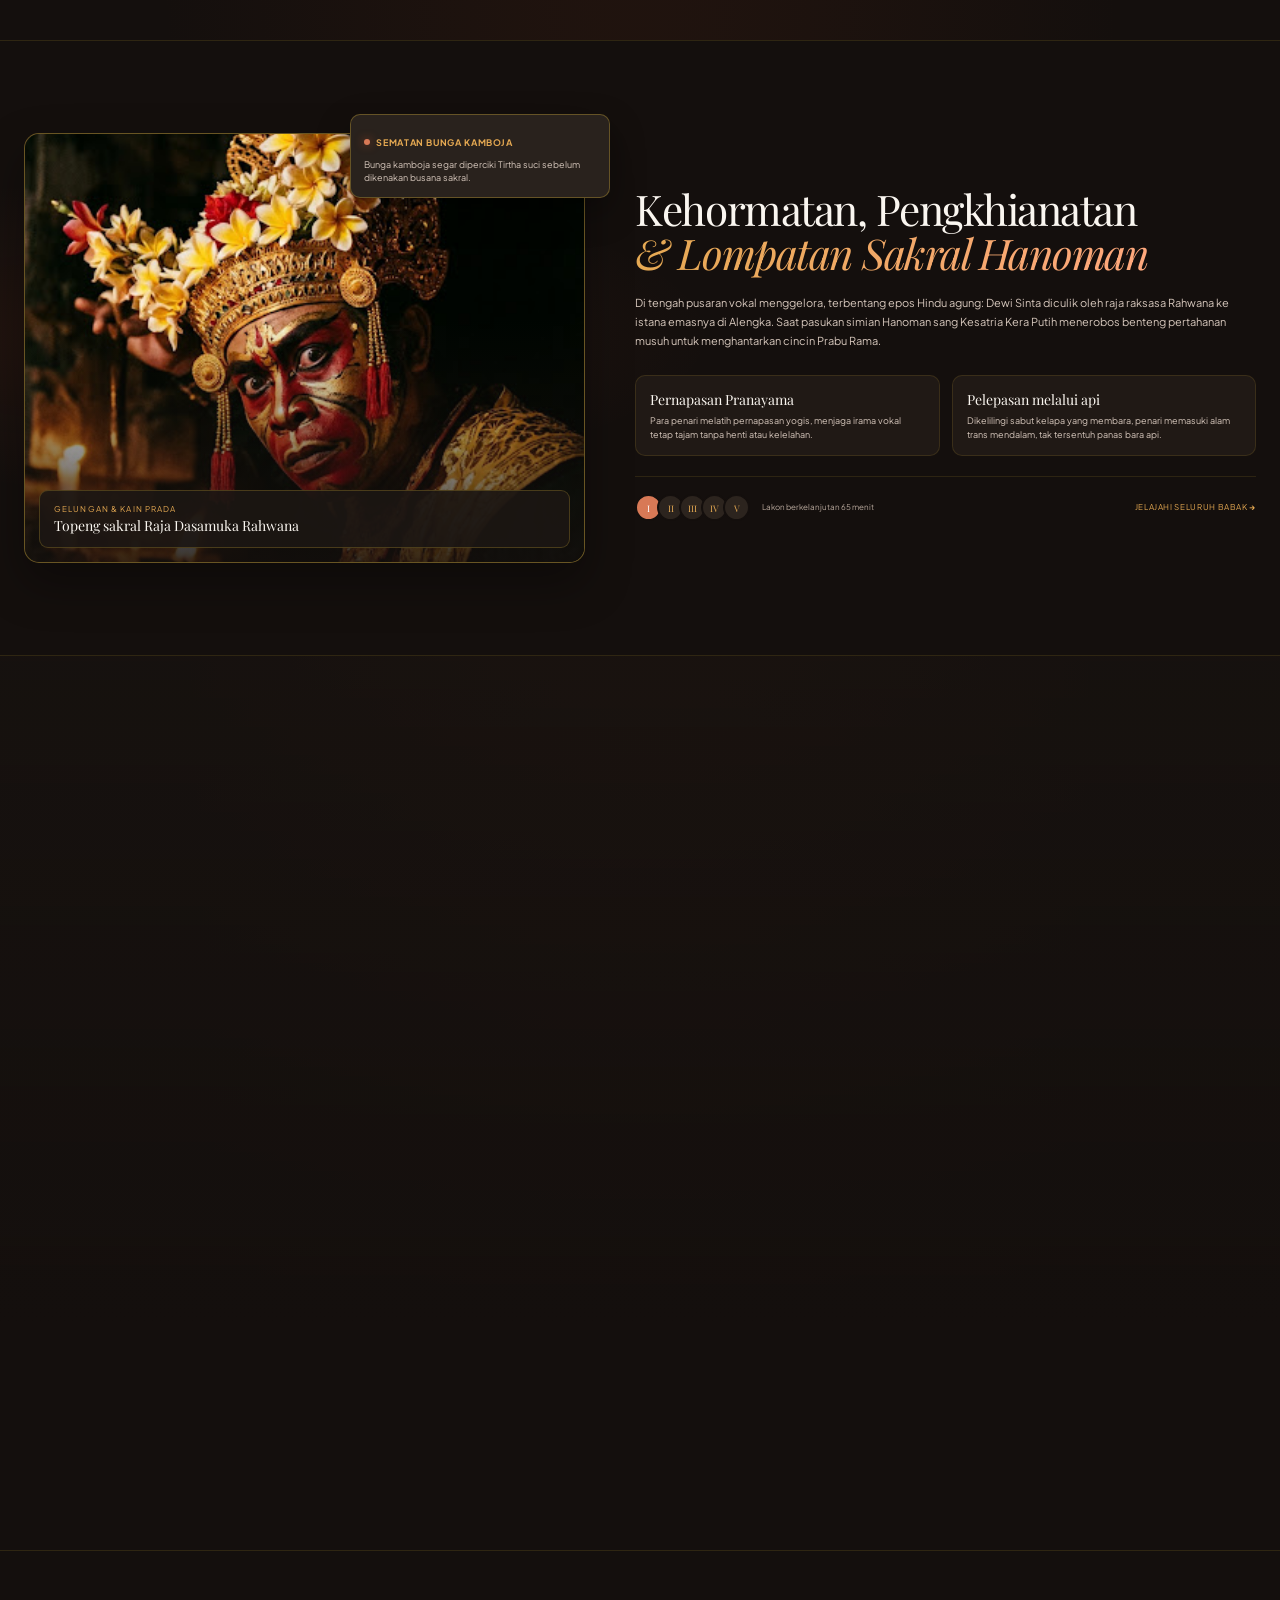
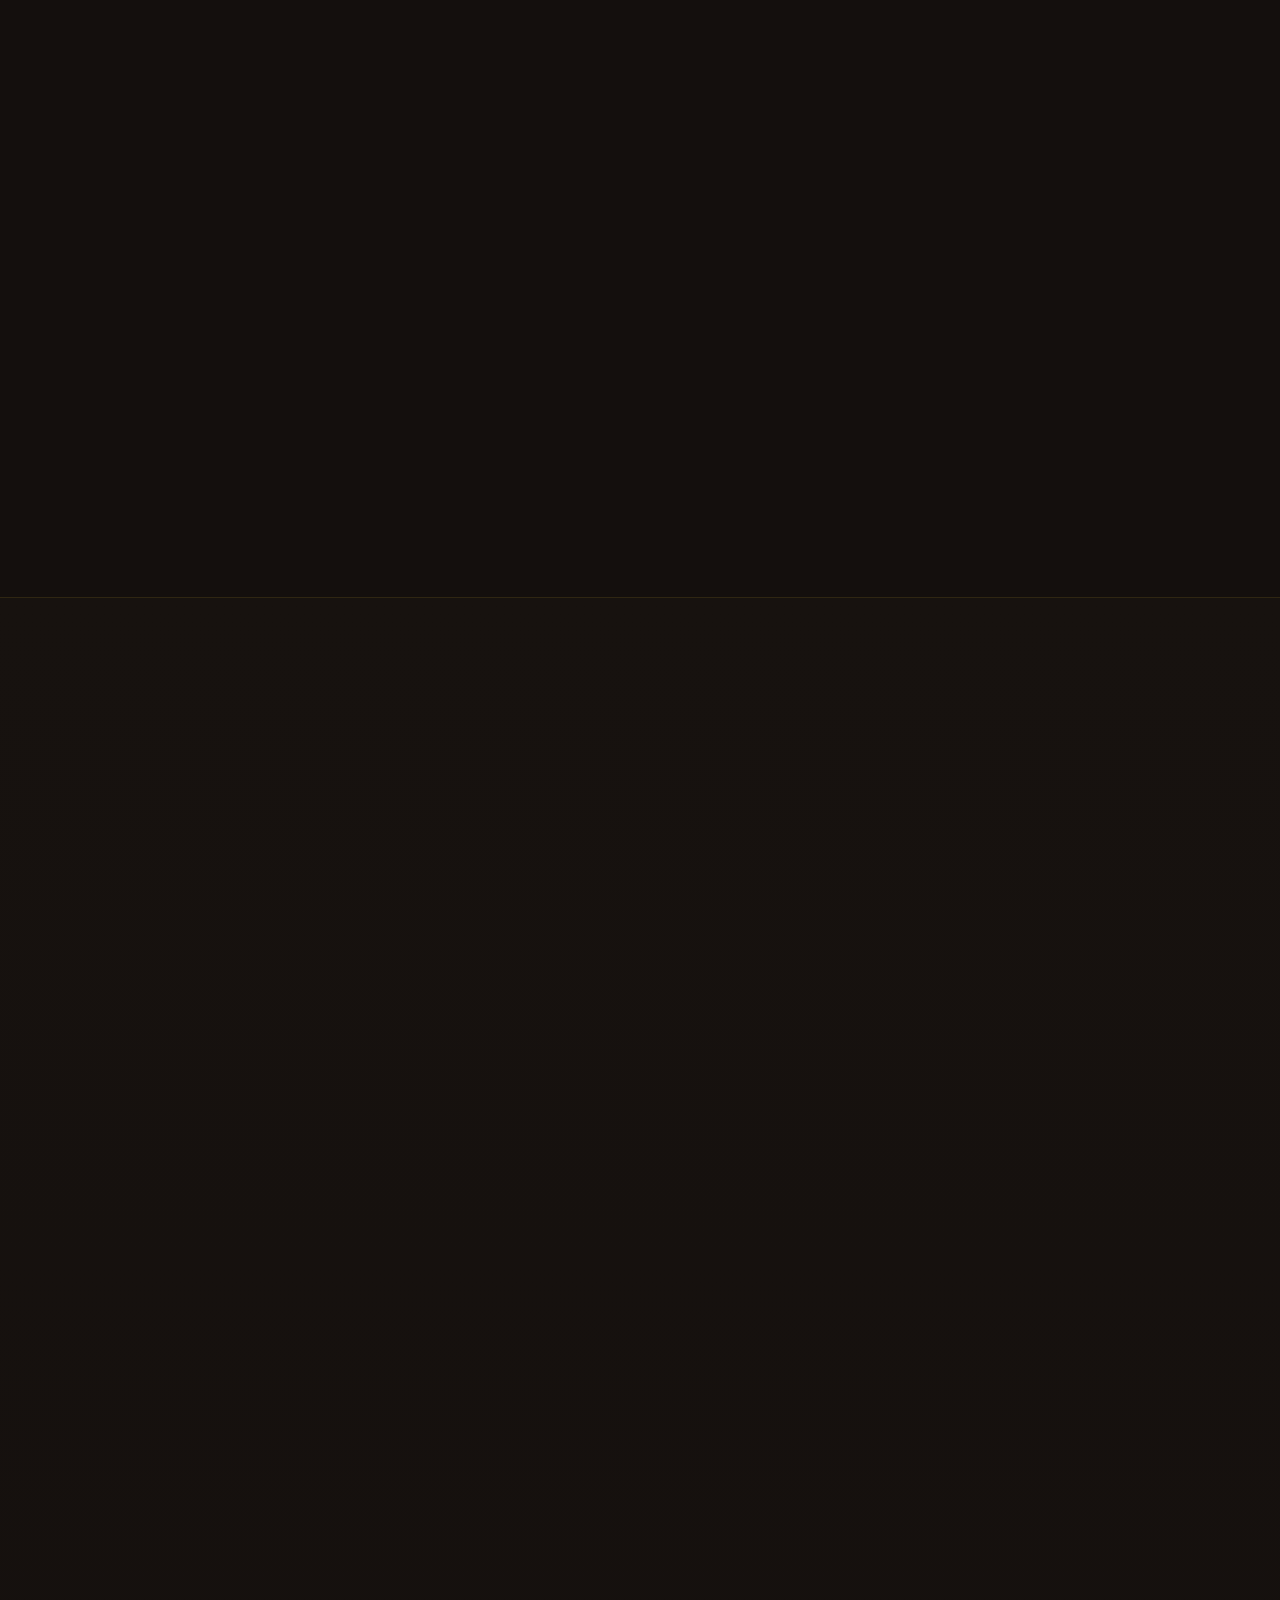
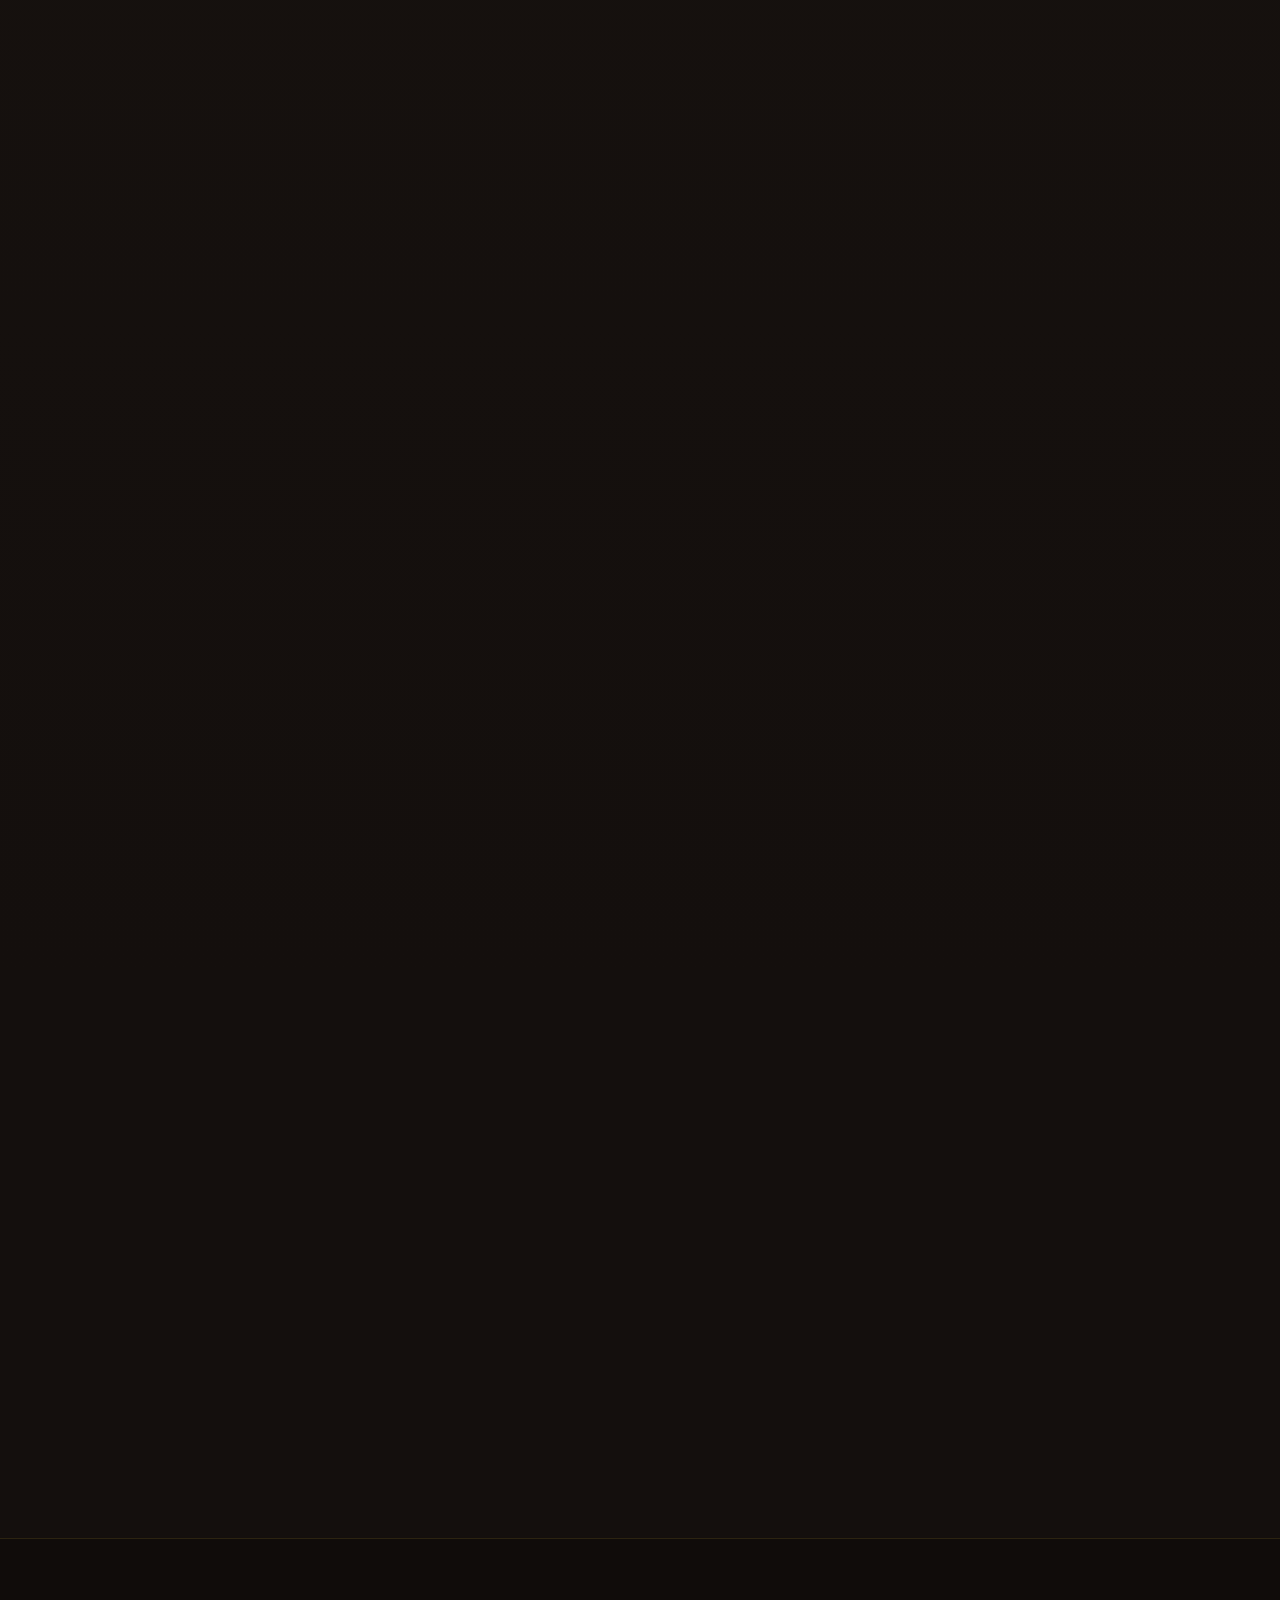
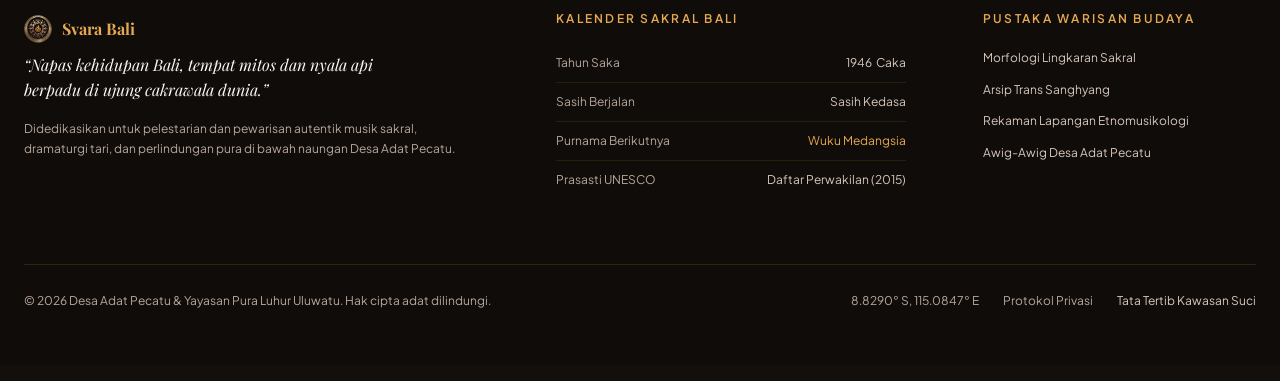
==== commit d23b8a46: "style: memperbaiki permasalahan pada card hanoman dan menambah visual pada panduan tiket" ====
--- a/index.html
+++ b/index.html
@@ -8,13 +8,13 @@
     <meta name="description" content="Mengenal filosofi, suara, dan kisah sakral Tari Kecak di Pura Luhur Uluwatu.">
     <link rel="canonical" href="index.html">
     <meta property="og:type" content="website">
-    <meta property="og:title" content="Kecak Bali — Kidung Sakral Api &amp; Trans">
+    <meta property="og:title" content="Svara Bali — Kidung Sakral Api &amp; Trans">
     <meta property="og:description" content="Mengenal filosofi, suara, dan kisah sakral Tari Kecak di Pura Luhur Uluwatu.">
     <meta property="og:image" content="assets/pictures/hero-dancer.png">
     <meta name="twitter:card" content="summary_large_image">
-    <meta name="twitter:title" content="Kecak Bali — Kidung Sakral Api &amp; Trans">
+    <meta name="twitter:title" content="Svara Bali — Kidung Sakral Api &amp; Trans">
     <meta name="twitter:description" content="Mengenal filosofi, suara, dan kisah sakral Tari Kecak di Pura Luhur Uluwatu.">
-    <title>Kecak Bali — Kidung Sakral Api &amp; Trans</title>
+    <title>Svara Bali — Kidung Sakral Api &amp; Trans</title>
     <script>document.documentElement.classList.add("has-page-loader");</script>
     <link rel="preconnect" href="https://fonts.googleapis.com">
     <link rel="preconnect" href="https://fonts.gstatic.com" crossorigin>
@@ -24,7 +24,7 @@
     <noscript><link rel="stylesheet" href="https://fonts.googleapis.com/css2?family=Plus+Jakarta+Sans:wght@300;400;500;600;700&family=Playfair+Display:ital,wght@0,400;0,500;1,400;1,500&display=swap"></noscript>
     <link rel="icon" type="image/png" href="assets/pictures/heritage-mark.png">
     <link rel="stylesheet" href="css/index.css">
-    <link rel="stylesheet" href="css/improvements.css">
+    <link rel="stylesheet" href="css/common.css">
     <style>
         .hero-gallery img { content-visibility: auto; }
         .section[data-reveal], .knowledge { content-visibility: auto; contain-intrinsic-size: 700px; }
@@ -34,10 +34,10 @@
 
 <body>
     <a class="skip-link" href="#main-content">Lewati ke konten utama</a>
-    <div class="page-loader" role="status" aria-live="polite" aria-label="Memuat halaman Kecak Bali">
+    <div class="page-loader" role="status" aria-live="polite" aria-label="Memuat halaman Svara Bali">
         <div class="page-loader-content" aria-hidden="true">
             <span class="brand-mark"><img src="assets/pictures/heritage-mark.png" alt=""></span>
-            <span class="page-loader-brand">Kecak Bali</span>
+            <span class="page-loader-brand">Svara Bali</span>
             <span class="page-loader-caption">Sanghyang Heritage</span>
             <span class="page-loader-track"><span></span></span>
         </div>
@@ -46,9 +46,9 @@
         <span class="custom-cursor-core"></span>
     </div>
     <header class="site-header">
-        <a class="brand" href="#beranda" aria-label="Kecak Bali — ke beranda">
+        <a class="brand" href="#beranda" aria-label="Svara Bali — ke beranda">
             <span class="brand-mark"><img src="assets/pictures/heritage-mark.png" alt=""></span>
-            <span class="brand-copy"><strong>KECAK BALI</strong><small>SANGHYANG HERITAGE</small></span>
+            <span class="brand-copy"><strong>SVARA BALI</strong><small>SANGHYANG HERITAGE</small></span>
         </a>
         <button class="menu-toggle" type="button" aria-label="Buka navigasi" aria-expanded="false"
             aria-controls="primary-nav">
@@ -555,10 +555,10 @@
                 <section class="footer-intro" aria-label="Tentang warisan Kecak">
                     <div class="footer-branding">
                         <div class="footer-brand">
-                            <a class="footer-mark" href="#beranda" aria-label="Kecak Bali — ke beranda">
+                            <a class="footer-mark" href="#beranda" aria-label="Svara Bali — ke beranda">
                                 <img src="assets/pictures/heritage-mark.png" alt="">
                             </a>
-                            <h4>Kecak Bali</h4>
+                            <h4>Svara Bali</h4>
                         </div>
                         <blockquote>“Napas kehidupan Bali, tempat mitos dan nyala api<br class="footer-quote-break">
                             berpadu di ujung cakrawala dunia.”</blockquote>
--- a/css/index.css
+++ b/css/index.css
@@ -19,21 +19,15 @@
     --surface-line: rgba(212, 175, 55, .16);
 }
 
-
-
 * {
     box-sizing: border-box;
 }
-
-
 
 html {
     scroll-behavior: smooth;
     scroll-padding-top: 100px;
     background: var(--ink);
 }
-
-
 
 body {
     margin: 0;
@@ -47,8 +41,6 @@
     line-height: 1.65;
     -webkit-font-smoothing: antialiased;
 }
-
-
 
 .page-loader {
     position: fixed;
@@ -64,23 +56,17 @@
     visibility: visible;
 }
 
-
-
 .page-loader.is-leaving {
     opacity: 0;
     pointer-events: none;
     visibility: hidden;
 }
 
-
-
 .page-loader-content {
     display: grid;
     justify-items: center;
     animation: loader-arrive .55s var(--ease) both;
 }
-
-
 
 .page-loader-brand {
     margin-top: 17px;
@@ -89,8 +75,6 @@
     letter-spacing: .04em;
 }
 
-
-
 .page-loader-caption {
     margin-top: 4px;
     color: var(--gold);
@@ -99,8 +83,6 @@
     letter-spacing: .2em;
     text-transform: uppercase;
 }
-
-
 
 .page-loader-track {
     position: relative;
@@ -111,8 +93,6 @@
     background: rgba(229, 169, 82, .16);
 }
 
-
-
 .page-loader-track>span {
     position: absolute;
     inset: 0 auto 0 0;
@@ -121,8 +101,6 @@
     animation: loader-glide 1.35s ease-in-out infinite;
 }
 
-
-
 @keyframes loader-arrive {
     from {
         opacity: 0;
@@ -135,8 +113,6 @@
     }
 }
 
-
-
 @keyframes loader-glide {
     from {
         transform: translateX(-110%);
@@ -146,8 +122,6 @@
         transform: translateX(270%);
     }
 }
-
-
 
 body::before {
     position: fixed;
@@ -159,8 +133,6 @@
     opacity: .035;
     pointer-events: none;
 }
-
-
 
 .custom-cursor {
     position: fixed;
@@ -182,8 +154,6 @@
     will-change: transform;
 }
 
-
-
 .custom-cursor-core {
     width: 3px;
     height: 3px;
@@ -191,9 +161,8 @@
     background: rgba(250, 246, 240, .72);
 }
 
-
-
 @media (hover: hover) and (pointer: fine) {
+
     body.has-custom-cursor,
     body.has-custom-cursor * {
         cursor: none !important;
@@ -203,8 +172,6 @@
 body.cursor-ready .custom-cursor {
     opacity: 1;
 }
-
-
 
 .custom-cursor.is-hovering {
     width: 50px;
@@ -213,8 +180,6 @@
     box-shadow: 0 0 34px 15px rgba(229, 169, 82, .2);
 }
 
-
-
 .custom-cursor.is-pressed {
     width: 20px;
     height: 20px;
@@ -222,35 +187,25 @@
     box-shadow: 0 0 22px 9px rgba(229, 169, 82, .15), 0 0 7px 2px rgba(229, 169, 82, .14);
 }
 
-
-
 img {
     display: block;
     width: 100%;
 }
 
-
-
 a {
     color: inherit;
     text-decoration: none;
 }
 
-
-
 button {
     color: inherit;
     font: inherit;
 }
 
-
-
 button,
 a {
     -webkit-tap-highlight-color: transparent;
 }
-
-
 
 button:focus-visible,
 a:focus-visible {
@@ -258,14 +213,10 @@
     outline-offset: 4px;
 }
 
-
-
 ::selection {
     color: var(--ink);
     background: var(--gold);
 }
-
-
 
 .site-header {
     position: fixed;
@@ -284,16 +235,12 @@
     backdrop-filter: blur(14px);
 }
 
-
-
 .brand {
     display: inline-flex;
     flex: 0 0 auto;
     align-items: center;
     gap: 10px;
 }
-
-
 
 .brand-mark {
     display: grid;
@@ -306,39 +253,29 @@
     background: var(--panel-2);
 }
 
-
-
 .brand-mark img {
     width: 100%;
     height: 100%;
     object-fit: cover;
 }
 
-
-
 .brand-copy {
     display: flex;
     flex-direction: column;
     line-height: 1.2;
 }
-
-
 
 .brand-copy strong {
     font: 500 12px var(--serif);
     letter-spacing: .1em;
 }
 
-
-
 .brand-copy small {
     margin-top: 3px;
     color: var(--gold);
     font: 8px var(--sans);
     letter-spacing: .22em;
 }
-
-
 
 .nav-pill {
     display: flex;
@@ -352,8 +289,6 @@
     background: rgba(28, 22, 19, .8);
 }
 
-
-
 .nav-pill a {
     color: #c2b2a6;
     font-size: 9px;
@@ -363,14 +298,10 @@
     transition: color .2s ease;
 }
 
-
-
 .nav-pill a:hover,
 .nav-pill a.is-active {
     color: var(--gold);
 }
-
-
 
 .header-actions {
     display: flex;
@@ -378,8 +309,6 @@
     align-items: center;
     gap: 10px;
 }
-
-
 
 .audio-trigger,
 .button {
@@ -397,8 +326,6 @@
     transition: background .2s ease, border-color .2s ease, transform .2s ease, color .2s ease;
 }
 
-
-
 .audio-trigger {
     padding: 0 14px;
     border-color: rgba(212, 175, 55, .25);
@@ -406,15 +333,11 @@
     color: var(--cream);
 }
 
-
-
 .audio-trigger:hover,
 .button-quiet:hover {
     border-color: rgba(212, 175, 55, .55);
     background: var(--panel-2);
 }
-
-
 
 .status-dot {
     display: inline-block;
@@ -426,21 +349,15 @@
     box-shadow: 0 0 10px rgba(224, 90, 43, .62);
 }
 
-
-
 .audio-symbol {
     color: var(--ember-light);
     font-size: 13px;
 }
 
-
-
 .button {
     min-height: 40px;
     padding: 0 19px;
 }
-
-
 
 .button-primary {
     border-color: #df6334;
@@ -449,14 +366,10 @@
     box-shadow: 0 6px 18px rgba(224, 90, 43, .17);
 }
 
-
-
 .button-primary:hover {
     transform: translateY(-2px);
     box-shadow: 0 9px 24px rgba(224, 90, 43, .28);
 }
-
-
 
 .button-quiet {
     border-color: rgba(212, 175, 55, .28);
@@ -464,20 +377,14 @@
     color: var(--cream);
 }
 
-
-
 .button-quiet small {
     color: var(--muted);
     font: 9px var(--sans);
 }
 
-
-
 .menu-toggle {
     display: none;
 }
-
-
 
 .hero {
     position: relative;
@@ -487,8 +394,6 @@
     isolation: isolate;
 }
 
-
-
 .hero::before {
     position: absolute;
     z-index: -2;
@@ -496,8 +401,6 @@
     background: radial-gradient(ellipse 46% 38% at 50% 26%, rgba(117, 47, 22, .2), transparent 75%), linear-gradient(180deg, rgba(20, 15, 13, .25), var(--ink));
     content: "";
 }
-
-
 
 .hero-atmosphere {
     position: absolute;
@@ -513,16 +416,12 @@
     pointer-events: none;
 }
 
-
-
 .hero-inner {
     width: min(100%, var(--content));
     margin: 0 auto;
     text-align: center;
 }
 
-
-
 .eyebrow,
 .section-kicker,
 .micro-label {
@@ -531,8 +430,6 @@
     letter-spacing: .19em;
     text-transform: uppercase;
 }
-
-
 
 .hero h1 {
     margin: 15px 0 3px;
@@ -541,23 +438,17 @@
     text-transform: uppercase;
 }
 
-
-
 .hero h1 em,
 .section-title em {
     color: var(--gold);
     font-weight: 400;
 }
-
-
 
 .hero h1 em {
     background: linear-gradient(100deg, var(--gold), var(--ember-light) 60%, var(--ember));
     background-clip: text;
     -webkit-text-fill-color: transparent;
 }
-
-
 
 .hero-intro {
     max-width: 570px;
@@ -567,8 +458,6 @@
     line-height: 1.65;
 }
 
-
-
 .hero-actions {
     display: flex;
     flex-wrap: wrap;
@@ -576,8 +465,6 @@
     gap: 10px;
     margin: 17px 0 27px;
 }
-
-
 
 .hero-gallery {
     display: grid;
@@ -590,8 +477,6 @@
     text-align: left;
 }
 
-
-
 .gallery-card {
     overflow: hidden;
     border: 1px solid rgba(212, 175, 55, .28);
@@ -599,19 +484,13 @@
     background: var(--panel);
 }
 
-
-
 .gallery-card-side {
     transform: translateY(-2px);
 }
 
-
-
 .gallery-card-feature {
     border-color: rgba(224, 90, 43, .75);
 }
-
-
 
 .gallery-photo {
     position: relative;
@@ -620,13 +499,9 @@
     background: #221a14;
 }
 
-
-
 .gallery-card-feature .gallery-photo {
     height: 214px;
 }
-
-
 
 .gallery-photo::after {
     position: absolute;
@@ -636,33 +511,23 @@
     pointer-events: none;
 }
 
-
-
 .gallery-photo img {
     height: 100%;
     object-fit: cover;
     transition: transform .8s var(--ease);
 }
 
-
-
 .gallery-card:hover .gallery-photo img {
     transform: scale(1.04);
 }
 
-
-
 .gallery-card-side:first-child img {
     object-position: 50% 35%;
 }
 
-
-
 .gallery-card-side:last-child img {
     object-position: 50% 48%;
 }
-
-
 
 .image-tag {
     position: absolute;
@@ -679,16 +544,12 @@
     text-transform: uppercase;
 }
 
-
-
 .image-tag-right {
     right: 10px;
     left: auto;
     border-color: rgba(224, 90, 43, .45);
     color: var(--ember-light);
 }
-
-
 
 .photo-caption {
     position: absolute;
@@ -705,8 +566,6 @@
     background: rgba(23, 18, 15, .91);
 }
 
-
-
 .photo-caption strong,
 .gallery-caption strong {
     color: var(--gold);
@@ -714,8 +573,6 @@
     letter-spacing: .13em;
     text-transform: uppercase;
 }
-
-
 
 .photo-caption span {
     display: flex;
@@ -724,8 +581,6 @@
     color: var(--cream);
     font: 12px var(--serif);
 }
-
-
 
 .photo-caption b {
     display: grid;
@@ -738,8 +593,6 @@
     font: 12px var(--sans);
 }
 
-
-
 .gallery-caption {
     display: flex;
     min-height: 54px;
@@ -748,15 +601,11 @@
     padding: 9px 11px;
 }
 
-
-
 .gallery-caption span {
     color: #aa988a;
     font-size: 10px;
     line-height: 1.4;
 }
-
-
 
 .ritual-meta {
     display: inline-flex;
@@ -775,14 +624,10 @@
     text-transform: uppercase;
 }
 
-
-
 .ritual-meta strong {
     color: var(--gold);
     font-weight: 500;
 }
-
-
 
 .meta-pill {
     padding: 3px 8px;
@@ -792,8 +637,6 @@
     letter-spacing: .04em;
     text-transform: none;
 }
-
-
 
 .hero-grain {
     position: absolute;
@@ -806,8 +649,6 @@
     pointer-events: none;
 }
 
-
-
 .transition-ribbon {
     position: relative;
     z-index: 3;
@@ -819,36 +660,26 @@
     box-shadow: 0 8px 24px rgba(0, 0, 0, .22);
 }
 
-
-
 .transition-ribbon-window {
     overflow: hidden;
     -webkit-mask-image: linear-gradient(90deg, transparent, #000 3%, #000 97%, transparent);
     mask-image: linear-gradient(90deg, transparent, #000 3%, #000 97%, transparent);
 }
 
-
-
 .transition-ribbon-track {
     display: flex;
     width: max-content;
 }
-
-
 
 .transition-ribbon-track {
     animation: ribbon-scroll 34s linear infinite;
     will-change: transform;
 }
 
-
-
 .transition-ribbon:hover .transition-ribbon-track,
 .transition-ribbon:focus-within .transition-ribbon-track {
     animation-play-state: running;
 }
-
-
 
 .transition-ribbon-group {
     display: flex;
@@ -858,33 +689,23 @@
     padding-right: 18px;
 }
 
-
-
 .transition-ribbon-group span {
     font: 10px/1.2 var(--sans);
     white-space: nowrap;
     letter-spacing: 0.2em;
 }
 
-
-
 .transition-ribbon-group span:nth-of-type(3n + 1) {
     color: var(--gold);
 }
-
-
 
 .transition-ribbon-group span:nth-of-type(3n + 2) {
     color: var(--cream);
 }
 
-
-
 .transition-ribbon-group span:nth-of-type(3n) {
     color: var(--ember-light);
 }
-
-
 
 .transition-ribbon-group>i {
     width: 4px;
@@ -894,23 +715,17 @@
     background: var(--ember-light);
 }
 
-
-
 @keyframes ribbon-scroll {
     to {
         transform: translateX(-50%);
     }
 }
-
-
 
 .section {
     position: relative;
     padding: 100px max(24px, calc((100vw - 1400px) / 2));
     border-top: 1px solid rgba(212, 175, 55, .14);
 }
-
-
 
 .section-grid {
     display: grid;
@@ -920,21 +735,15 @@
     margin: 0 auto;
 }
 
-
-
 .philosophy {
     padding-top: 100px;
     padding-bottom: 100px;
 }
 
-
-
 .philosophy-grid {
     grid-template-columns: 1fr 1fr;
     gap: 62px;
 }
-
-
 
 .philosophy-story {
     position: relative;
@@ -942,18 +751,11 @@
     overflow: hidden;
 }
 
-
-
-
-
-
 .section-title {
     margin: 0 0 18px;
     font: 400 clamp(34px, 4vw, 52px)/1.04 var(--serif);
     letter-spacing: -.035em;
 }
-
-
 
 .story-image {
     position: relative;
@@ -965,8 +767,6 @@
     background: var(--panel);
 }
 
-
-
 .story-image::after {
     position: absolute;
     inset: 0;
@@ -974,15 +774,11 @@
     content: "";
 }
 
-
-
 .story-image img {
     height: 100%;
     object-fit: cover;
     filter: saturate(.76) sepia(.13);
 }
-
-
 
 .story-image figcaption {
     position: absolute;
@@ -999,8 +795,6 @@
     text-transform: uppercase;
 }
 
-
-
 .image-corner {
     position: absolute;
     z-index: 1;
@@ -1009,8 +803,6 @@
     color: var(--ember-light);
 }
 
-
-
 .pull-quote {
     margin: 0;
     padding: 5px 0 5px 15px;
@@ -1023,15 +815,11 @@
     justify-content: center;
 }
 
-
-
 .pull-quote p {
     margin: 0;
     color: var(--cream);
     font: italic 15px/1.55 var(--serif);
 }
-
-
 
 .pull-quote cite {
     display: block;
@@ -1042,8 +830,6 @@
     text-transform: uppercase;
 }
 
-
-
 .story-copy {
     margin: 13px 0;
     color: var(--sand);
@@ -1051,14 +837,10 @@
     line-height: 1.65;
 }
 
-
-
 .story-copy strong {
     color: var(--cream);
     font-weight: 600;
 }
-
-
 
 .chip-row {
     display: flex;
@@ -1067,8 +849,6 @@
     padding-top: 12px;
     border-top: 1px solid rgba(212, 175, 55, .13);
 }
-
-
 
 .info-chip {
     padding: 6px 11px;
@@ -1081,23 +861,17 @@
     text-transform: uppercase;
 }
 
-
-
 .panel {
     border: 1px solid rgba(212, 175, 55, .2);
     border-radius: 15px;
     background: rgba(28, 22, 19, .88);
 }
 
-
-
 .voice-panel {
     padding: 26px;
     box-shadow: 0 22px 55px rgba(0, 0, 0, .18);
 }
 
-
-
 .panel-heading,
 .layer-heading {
     display: flex;
@@ -1105,8 +879,6 @@
     justify-content: space-between;
     gap: 12px;
 }
-
-
 
 .panel-heading {
     align-items: center;
@@ -1114,22 +886,16 @@
     border-bottom: 1px solid rgba(212, 175, 55, .13);
 }
 
-
-
 .micro-label {
     color: var(--muted);
     font-size: 8px;
     letter-spacing: .14em;
 }
 
-
-
 .panel-heading h3 {
     margin: 3px 0 0;
     font: 400 23px/1.2 var(--serif);
 }
-
-
 
 .tempo-badge {
     padding: 4px 8px;
@@ -1140,15 +906,11 @@
     white-space: nowrap;
 }
 
-
-
 .voice-layers {
     display: grid;
     gap: 10px;
     padding-top: 16px;
 }
-
-
 
 .voice-layer {
     padding: 12px;
@@ -1157,20 +919,14 @@
     background: rgba(36, 29, 24, .75);
 }
 
-
-
 .layer-heading {
     align-items: baseline;
 }
-
-
 
 .layer-heading strong {
     color: var(--cream);
     font: 500 11px var(--serif);
 }
-
-
 
 .layer-heading strong small {
     color: var(--sand);
@@ -1178,15 +934,11 @@
     font-weight: 400;
 }
 
-
-
 .layer-heading>span {
     color: var(--gold);
     font: 8px var(--sans);
     text-align: right;
 }
-
-
 
 .voice-layer p {
     margin: 5px 0 8px;
@@ -1195,16 +947,12 @@
     line-height: 1.5;
 }
 
-
-
 .meter {
     height: 5px;
     overflow: hidden;
     border-radius: 99px;
     background: #100c0a;
 }
-
-
 
 .meter i {
     display: block;
@@ -1214,19 +962,13 @@
     background: linear-gradient(90deg, var(--ember), var(--ember-light));
 }
 
-
-
 .voice-layer:nth-child(2) .meter i {
     background: linear-gradient(90deg, var(--ember), #ffa87d);
 }
 
-
-
 .voice-layer:nth-child(3) .meter i {
     background: linear-gradient(90deg, #dea344, var(--gold));
 }
-
-
 
 .voice-layer-mini {
     display: grid;
@@ -1234,13 +976,9 @@
     gap: 10px;
 }
 
-
-
 .voice-layer-mini .voice-layer p {
     margin-bottom: 10px;
 }
-
-
 
 .panel-foot {
     display: flex;
@@ -1253,13 +991,9 @@
     font-size: 8px;
 }
 
-
-
 .live-readout {
     color: var(--ember-light);
 }
-
-
 
 .live-readout i {
     display: inline-block;
@@ -1270,8 +1004,6 @@
     background: var(--ember);
 }
 
-
-
 .ramayana {
     overflow: hidden;
     padding-top: 92px;
@@ -1279,14 +1011,10 @@
     background: radial-gradient(ellipse at 13% 48%, rgba(224, 90, 43, .08), transparent 35%), var(--ink);
 }
 
-
-
 .ramayana-grid {
     grid-template-columns: .95fr 1.05fr;
     gap: 50px;
 }
-
-
 
 .portrait-frame {
     position: relative;
@@ -1300,16 +1028,12 @@
     box-shadow: 0 20px 45px rgba(0, 0, 0, .34);
 }
 
-
-
 .portrait-frame>img {
     height: 100%;
     border-radius: inherit;
     object-fit: cover;
     object-position: 50% 39%;
 }
-
-
 
 .portrait-frame::after {
     position: absolute;
@@ -1320,8 +1044,6 @@
     pointer-events: none;
 }
 
-
-
 .portrait-caption {
     position: absolute;
     z-index: 1;
@@ -1336,19 +1058,13 @@
     background: rgba(28, 22, 19, .91);
 }
 
-
-
 .portrait-caption .micro-label {
     color: var(--gold);
 }
-
-
 
 .portrait-caption strong {
     font: 14px var(--serif);
 }
-
-
 
 .flower-note {
     position: absolute;
@@ -1363,23 +1079,17 @@
     box-shadow: 0 14px 35px rgba(0, 0, 0, .3);
 }
 
-
-
 .flower-note .status-dot {
     margin-right: 6px;
     vertical-align: 1px;
 }
 
-
-
 .flower-note strong {
     color: var(--gold);
     font-size: 9px;
     letter-spacing: .07em;
     text-transform: uppercase;
 }
-
-
 
 .flower-note p {
     margin: 5px 0 0;
@@ -1388,35 +1098,25 @@
     line-height: 1.45;
 }
 
-
-
 .ramayana-copy {
     padding: 8px 0 0;
 }
-
-
 
 .ramayana-copy .section-kicker {
     color: var(--ember);
     font-size: 8px;
 }
 
-
-
 .ramayana-copy .section-title {
     margin-top: 4px;
     font-size: clamp(32px, 3.3vw, 44px);
 }
-
-
 
 .ramayana-copy .section-title em {
     background: linear-gradient(100deg, var(--gold), var(--ember-light));
     background-clip: text;
     -webkit-text-fill-color: transparent;
 }
-
-
 
 .ramayana-copy>p {
     max-width: 660px;
@@ -1426,8 +1126,6 @@
     line-height: 1.75;
 }
 
-
-
 .lore-cards {
     display: grid;
     grid-template-columns: 1fr 1fr;
@@ -1435,8 +1133,6 @@
     margin-top: 25px;
 }
 
-
-
 .lore-card {
     padding: 14px;
     border: 1px solid rgba(212, 175, 55, .14);
@@ -1444,14 +1140,10 @@
     background: var(--panel);
 }
 
-
-
 .lore-card h3 {
     margin: 0 0 5px;
     font: 14px var(--serif);
 }
-
-
 
 .lore-card p {
     margin: 0;
@@ -1459,8 +1151,6 @@
     font-size: 9px;
     line-height: 1.5;
 }
-
-
 
 .act-preview {
     display: flex;
@@ -1473,13 +1163,9 @@
     font-size: 8px;
 }
 
-
-
 .act-dots {
     display: flex;
 }
-
-
 
 .act-dots span {
     display: grid;
@@ -1494,21 +1180,15 @@
     font: 9px var(--serif);
 }
 
-
-
 .act-dots span:first-child {
     margin-left: 0;
 }
-
-
 
 .act-dots span.active {
     background: var(--ember);
     color: white;
 }
 
-
-
 .act-preview a {
     margin-left: auto;
     color: var(--gold);
@@ -1516,8 +1196,6 @@
     letter-spacing: .08em;
     text-transform: uppercase;
 }
-
-
 
 .acts {
     padding-top: 90px;
@@ -1525,16 +1203,12 @@
     background: linear-gradient(180deg, rgba(23, 18, 15, .72), #140f0d 75%);
 }
 
-
-
 .acts-inner,
 .knowledge-inner {
     width: min(100%, var(--content));
     margin: 0 auto;
 }
 
-
-
 .acts-heading {
     display: flex;
     align-items: flex-end;
@@ -1543,22 +1217,16 @@
     padding-bottom: 25px;
 }
 
-
-
 .acts-heading .section-title {
     margin: 13px 0;
     font-size: clamp(40px, 4.5vw, 58px);
 }
-
-
 
 .acts-heading .section-title em {
     background: linear-gradient(100deg, var(--gold), var(--ember-light), var(--ember));
     background-clip: text;
     -webkit-text-fill-color: transparent;
 }
-
-
 
 .acts-heading p {
     max-width: 670px;
@@ -1566,8 +1234,6 @@
     color: var(--sand);
     font-size: 11px;
 }
-
-
 
 .time-card {
     display: flex;
@@ -1579,8 +1245,6 @@
     border-radius: 12px;
     background: rgba(28, 22, 19, .82);
 }
-
-
 
 .round-icon {
     display: grid;
@@ -1594,14 +1258,10 @@
     color: var(--ember-light);
 }
 
-
-
 .time-card div {
     display: flex;
     flex-direction: column;
 }
-
-
 
 .time-card small {
     color: var(--muted);
@@ -1610,13 +1270,9 @@
     text-transform: uppercase;
 }
 
-
-
 .time-card strong {
     font: 13px var(--serif);
 }
-
-
 
 .time-divider {
     width: 1px;
@@ -1624,15 +1280,11 @@
     background: var(--gold-line);
 }
 
-
-
 .time-note {
     max-width: 100px;
     color: var(--gold);
     font-size: 8px;
 }
-
-
 
 .act-track {
     display: grid;
@@ -1644,8 +1296,6 @@
     border-radius: 13px;
     background: rgba(28, 22, 19, .84);
 }
-
-
 
 .act-tab {
     display: grid;
@@ -1664,14 +1314,10 @@
     transition: border-color .2s ease, background .2s ease, transform .2s ease;
 }
 
-
-
 .act-tab:hover {
     transform: translateY(-2px);
     border-color: rgba(212, 175, 55, .35);
 }
-
-
 
 .act-tab>span {
     display: grid;
@@ -1685,8 +1331,6 @@
     font: 12px var(--serif);
 }
 
-
-
 .act-tab small {
     align-self: end;
     color: var(--muted);
@@ -1694,8 +1338,6 @@
     letter-spacing: .06em;
     text-transform: uppercase;
 }
-
-
 
 .act-tab strong {
     align-self: start;
@@ -1706,14 +1348,10 @@
     white-space: nowrap;
 }
 
-
-
 .act-tab.is-active {
     border-color: rgba(212, 175, 55, .45);
     background: #241d18;
 }
-
-
 
 .act-tab.is-active>span {
     border-color: transparent;
@@ -1721,13 +1359,9 @@
     color: var(--ink);
 }
 
-
-
 .act-tab.is-active small {
     color: var(--gold);
 }
-
-
 
 .act-feature {
     display: grid;
@@ -1737,8 +1371,6 @@
     margin-top: 14px;
 }
 
-
-
 .act-feature-image {
     align-self: start;
     width: 100%;
@@ -1746,8 +1378,6 @@
     overflow: hidden;
 }
 
-
-
 .act-feature-image img {
     display: block;
     width: 100%;
@@ -1755,8 +1385,6 @@
     object-fit: cover;
 }
 
-
-
 .act-feature-copy {
     display: flex;
     flex-direction: column;
@@ -1764,20 +1392,14 @@
     padding: 28px;
 }
 
-
-
 .act-feature-copy .micro-label {
     color: var(--gold);
 }
-
-
 
 .act-feature-copy h3 {
     margin: 7px 0 9px;
     font: 26px/1.2 var(--serif);
 }
-
-
 
 .act-feature-copy p {
     margin: 0;
@@ -1786,8 +1408,6 @@
     line-height: 1.7;
 }
 
-
-
 .act-feature-meta {
     display: flex;
     justify-content: space-between;
@@ -1800,13 +1420,9 @@
     text-transform: uppercase;
 }
 
-
-
 .act-feature-meta b {
     font-weight: 500;
 }
-
-
 
 .act-notes {
     display: flex;
@@ -1819,14 +1435,10 @@
     text-transform: uppercase;
 }
 
-
-
 .act-notes i {
     color: var(--ember);
     font-style: normal;
 }
-
-
 
 .uluwatu {
     padding-top: 100px;
@@ -1834,29 +1446,21 @@
     background: var(--ink);
 }
 
-
-
 .uluwatu-grid {
     grid-template-columns: 1.12fr .88fr;
     gap: 50px;
 }
 
-
-
 .uluwatu-copy .section-title {
     margin: 2px 0 15px;
     font-size: clamp(34px, 4vw, 50px);
 }
-
-
 
 .uluwatu-copy .section-title em {
     background: linear-gradient(100deg, var(--gold), var(--ember-light));
     background-clip: text;
     -webkit-text-fill-color: transparent;
 }
-
-
 
 .uluwatu-copy>p {
     max-width: 700px;
@@ -1866,16 +1470,12 @@
     line-height: 1.75;
 }
 
-
-
 .stat-cards {
     display: grid;
     grid-template-columns: repeat(3, 1fr);
     gap: 10px;
     margin: 22px 0;
 }
-
-
 
 .stat-cards article {
     display: flex;
@@ -1888,8 +1488,6 @@
     background: var(--panel);
 }
 
-
-
 .stat-cards small {
     color: var(--muted);
     font-size: 7px;
@@ -1897,32 +1495,22 @@
     text-transform: uppercase;
 }
 
-
-
 .stat-cards strong {
     font: 18px/1.25 var(--serif);
 }
 
-
-
 .stat-cards span {
     color: var(--gold);
     font-size: 8px;
 }
-
-
 
 .etiquette {
     padding: 14px 16px;
 }
 
-
-
 .etiquette .micro-label {
     color: var(--gold);
 }
-
-
 
 .etiquette ul {
     display: grid;
@@ -1933,8 +1521,6 @@
     list-style: none;
 }
 
-
-
 .etiquette li {
     display: flex;
     align-items: center;
@@ -1944,8 +1530,6 @@
     font-size: 9px;
     line-height: 1.5;
 }
-
-
 
 .etiquette li::before {
     position: absolute;
@@ -1956,13 +1540,9 @@
     font-size: 8px;
 }
 
-
-
 .map-card {
     overflow: hidden;
 }
-
-
 
 .map-visual {
     position: relative;
@@ -1971,8 +1551,6 @@
     background: #86d4df;
 }
 
-
-
 .map-visual iframe {
     display: block;
     width: 100%;
@@ -1980,12 +1558,10 @@
     border: 0;
 }
 
-
-
 .map-coordinates {
     position: absolute;
     top: 12px;
-    left: 13px;
+    right: 13px;
     padding: 5px 9px;
     border-radius: 999px;
     background: rgba(28, 22, 19, .86);
@@ -1994,28 +1570,20 @@
     letter-spacing: .08em;
 }
 
-
-
 .map-caption {
     padding: 16px;
 }
-
-
 
 .map-caption h3 {
     margin: 0;
     font: 17px var(--serif);
 }
-
-
 
 .map-caption p {
     margin: 2px 0 13px;
     color: var(--muted);
     font-size: 9px;
 }
-
-
 
 .map-caption>div {
     display: flex;
@@ -2027,14 +1595,10 @@
     font-size: 8px;
 }
 
-
-
 .map-caption>div strong {
     color: var(--gold);
     font-weight: 500;
 }
-
-
 
 .knowledge {
     padding-top: 105px;
@@ -2042,15 +1606,11 @@
     background: linear-gradient(180deg, #17120f, #140f0d 78%);
 }
 
-
-
 .knowledge-inner {
     display: flex;
     flex-direction: column;
     gap: 38px;
 }
-
-
 
 .knowledge-heading {
     max-width: 900px;
@@ -2058,22 +1618,16 @@
     text-align: center;
 }
 
-
-
 .knowledge-heading .section-title {
     margin: 15px 0 10px;
     font-size: clamp(36px, 4.8vw, 58px);
 }
-
-
 
 .knowledge-heading .section-title em {
     background: linear-gradient(100deg, var(--gold), var(--ember-light), var(--ember));
     background-clip: text;
     -webkit-text-fill-color: transparent;
 }
-
-
 
 .knowledge-heading>p {
     max-width: 680px;
@@ -2082,15 +1636,11 @@
     font-size: 14px;
 }
 
-
-
 .exploration-grid {
     display: grid;
     grid-template-columns: repeat(3, minmax(0, 1fr));
     gap: 20px;
 }
-
-
 
 .exploration-card {
     position: relative;
@@ -2106,24 +1656,18 @@
     transition: border-color .2s ease, transform .2s ease, box-shadow .2s ease;
 }
 
-
-
 .exploration-card:hover {
     transform: translateY(-3px);
     border-color: rgba(229, 169, 82, .55);
     box-shadow: 0 20px 45px rgba(0, 0, 0, .3);
 }
 
-
-
 .exploration-card-featured {
     border-color: rgba(224, 90, 43, .58);
     background: radial-gradient(ellipse at 50% 100%, rgba(224, 90, 43, .19), transparent 48%), #211713;
     box-shadow: 0 18px 44px rgba(100, 37, 16, .2);
 }
 
-
-
 .exploration-card-meta {
     display: flex;
     align-items: center;
@@ -2132,8 +1676,6 @@
     margin-bottom: 23px;
 }
 
-
-
 .exploration-pillar {
     padding: 5px 11px;
     border: 1px solid rgba(212, 175, 55, .4);
@@ -2145,29 +1687,21 @@
     text-transform: uppercase;
 }
 
-
-
 .exploration-card-featured .exploration-pillar {
     border-color: rgba(224, 90, 43, .6);
     background: rgba(224, 90, 43, .12);
     color: var(--ember-light);
 }
 
-
-
 .exploration-period {
     color: var(--muted);
     font: 10px/1.4 var(--mono);
     text-align: right;
 }
 
-
-
 .exploration-card-featured .exploration-period {
     color: var(--ember-light);
 }
-
-
 
 .exploration-card h3 {
     margin: 0 0 13px;
@@ -2176,8 +1710,6 @@
     letter-spacing: -.015em;
 }
 
-
-
 .exploration-card p {
     margin: 0 0 24px;
     color: #c2b5ad;
@@ -2185,14 +1717,10 @@
     line-height: 1.65;
 }
 
-
-
 .exploration-card p strong {
     color: var(--ember-light);
     font-weight: 500;
 }
-
-
 
 .exploration-card-foot {
     display: flex;
@@ -2205,8 +1733,6 @@
     border-radius: 16px;
     background: rgba(20, 15, 13, .55);
 }
-
-
 
 .exploration-foot-icon {
     display: grid;
@@ -2220,15 +1746,11 @@
     font: 12px var(--sans);
 }
 
-
-
 .exploration-foot-copy {
     display: grid;
     min-width: 0;
     gap: 4px;
 }
-
-
 
 .exploration-foot-copy small {
     color: var(--muted);
@@ -2237,14 +1759,10 @@
     text-transform: uppercase;
 }
 
-
-
 .exploration-foot-copy strong {
     color: var(--gold);
     font: 11px/1.45 var(--mono);
 }
-
-
 
 .exploration-chip {
     margin-left: auto;
@@ -2257,21 +1775,15 @@
     text-transform: uppercase;
 }
 
-
-
 .exploration-fire-foot {
     border-color: rgba(224, 90, 43, .42);
 }
-
-
 
 .exploration-fire-foot .exploration-foot-icon {
     border: 1px solid rgba(255, 181, 105, .44);
     background: linear-gradient(135deg, var(--ember), #f0a14b);
     color: var(--cream);
 }
-
-
 
 .exploration-foot-note {
     margin-left: auto;
@@ -2281,8 +1793,6 @@
     color: var(--ember-light);
     font-size: 10px;
 }
-
-
 
 .exploration-poleng {
     width: 32px;
@@ -2295,8 +1805,6 @@
     background-size: 16px 16px;
 }
 
-
-
 .exploration-yin {
     padding: 5px 9px;
     border: 1px solid rgba(212, 175, 55, 0.766);
@@ -2304,8 +1812,6 @@
     align-self: center;
     white-space: nowrap;
 }
-
-
 
 .morphology-panel {
     padding: clamp(22px, 3.2vw, 38px);
@@ -2315,8 +1821,6 @@
     box-shadow: 0 24px 70px rgba(0, 0, 0, .25);
 }
 
-
-
 .morphology-heading {
     display: flex;
     align-items: center;
@@ -2326,13 +1830,9 @@
     border-bottom: 1px solid rgba(212, 175, 55, .18);
 }
 
-
-
 .morphology-title-group {
     max-width: 870px;
 }
-
-
 
 .morphology-kicker {
     display: inline-flex;
@@ -2344,8 +1844,6 @@
     letter-spacing: .18em;
     text-transform: uppercase;
 }
-
-
 
 .morphology-kicker i,
 .purification-tag i {
@@ -2356,22 +1854,16 @@
     background: var(--ember);
 }
 
-
-
 .morphology-heading h2 {
     margin: 8px 0 6px;
     font: 400 clamp(27px, 3.4vw, 42px)/1.12 var(--serif);
     letter-spacing: -.025em;
 }
 
-
-
 .morphology-heading h2 em {
     color: var(--cream);
     font-style: normal;
 }
-
-
 
 .morphology-heading p {
     max-width: 850px;
@@ -2381,13 +1873,9 @@
     line-height: 1.65;
 }
 
-
-
 .morphology-heading p i {
     color: var(--sand);
 }
-
-
 
 .community-badge {
     display: flex;
@@ -2400,8 +1888,6 @@
     background: rgba(36, 29, 24, .8);
 }
 
-
-
 .community-badge svg {
     width: 20px;
     height: 20px;
@@ -2409,14 +1895,10 @@
     fill: var(--gold);
 }
 
-
-
 .community-badge span {
     display: grid;
     gap: 2px;
 }
-
-
 
 .community-badge small {
     color: var(--muted);
@@ -2425,15 +1907,10 @@
     text-transform: uppercase;
 }
 
-
-
 .community-badge strong {
     color: var(--cream);
     font: 13px var(--serif);
 }
-
-
-
 
 .morphology-gallery {
     display: grid;
@@ -2442,8 +1919,6 @@
     padding: clamp(20px, 2.5vw, 28px) 0 clamp(24px, 3vw, 32px);
     border-bottom: 1px solid rgba(212, 175, 55, .15);
 }
-
-
 
 .morphology-gallery-card {
     display: grid;
@@ -2459,15 +1934,11 @@
     transition: transform .45s var(--ease), border-color .45s var(--ease), box-shadow .45s var(--ease);
 }
 
-
-
 .morphology-gallery-card:hover {
     transform: translateY(-4px);
     border-color: rgba(229, 169, 82, .55);
     box-shadow: 0 20px 48px rgba(0, 0, 0, .5), 0 0 25px rgba(224, 90, 43, .18);
 }
-
-
 
 .morphology-gallery-card img {
     grid-row: 1;
@@ -2481,14 +1952,10 @@
     transition: transform .6s cubic-bezier(0.16, 1, 0.3, 1), filter .5s ease;
 }
 
-
-
 .morphology-gallery-card:hover img {
     transform: scale(1.06);
     filter: saturate(1.05) contrast(1.08);
 }
-
-
 
 .morphology-gallery-card::after {
     position: absolute;
@@ -2498,8 +1965,6 @@
     content: "";
     pointer-events: none;
 }
-
-
 
 .morphology-gallery-card .gallery-badge {
     position: absolute;
@@ -2519,8 +1984,6 @@
     text-transform: uppercase;
 }
 
-
-
 .morphology-gallery-card figcaption {
     position: relative;
     z-index: 2;
@@ -2537,8 +2000,6 @@
     pointer-events: none;
 }
 
-
-
 .morphology-gallery-card .gallery-tag {
     color: var(--gold);
     font-size: 8.5px;
@@ -2547,15 +2008,11 @@
     text-transform: uppercase;
 }
 
-
-
 .morphology-gallery-card h4 {
     margin: 0;
     color: var(--cream);
     font: clamp(18px, 1.4vw, 21px)/1.22 var(--serif);
 }
-
-
 
 .morphology-gallery-card p {
     max-width: 34ch;
@@ -2571,13 +2028,10 @@
         grid-template-columns: 1fr;
     }
 
-
     .morphology-gallery-card {
         height: 330px;
     }
 }
-
-
 
 .morphology-pillars {
     display: grid;
@@ -2585,8 +2039,6 @@
     gap: 16px;
     padding: 26px 0 28px;
 }
-
-
 
 .morphology-card {
     display: flex;
@@ -2599,24 +2051,18 @@
     transition: border-color .2s ease, background .2s ease, transform .2s ease;
 }
 
-
-
 .morphology-card:hover {
     transform: translateY(-3px);
     border-color: rgba(229, 169, 82, .45);
     background: rgba(42, 32, 25, .88);
 }
 
-
-
 .morphology-card-top {
     display: flex;
     align-items: center;
     justify-content: space-between;
     gap: 10px;
 }
-
-
 
 .morphology-card-top>span {
     padding: 4px 9px;
@@ -2628,8 +2074,6 @@
     letter-spacing: .12em;
     text-transform: uppercase;
 }
-
-
 
 .morphology-card-top svg {
     width: 16px;
@@ -2641,14 +2085,10 @@
     stroke-width: 1.5;
 }
 
-
-
 .morphology-card h3 {
     margin: 13px 0 8px;
     font: 18px/1.38 var(--serif);
 }
-
-
 
 .morphology-card p {
     margin: 0 0 18px;
@@ -2656,8 +2096,6 @@
     font-size: 12px;
     line-height: 1.65;
 }
-
-
 
 .morphology-card-foot {
     display: flex;
@@ -2670,16 +2108,12 @@
     font-size: 8px;
 }
 
-
-
 .morphology-card-foot strong {
     color: var(--gold);
     font-weight: 500;
     text-align: right;
 }
 
-
-
 .morphology-card:nth-child(3) .morphology-card-foot strong {
     color: var(--ember-light);
 }
@@ -2690,19 +2124,15 @@
         grid-template-columns: repeat(2, minmax(0, 1fr));
     }
 
-
     .morphology-pillars {
         grid-template-columns: repeat(2, minmax(0, 1fr));
     }
-
 
     .morphology-gallery {
         grid-template-columns: repeat(3, minmax(0, 1fr));
         gap: 14px;
     }
 }
-
-
 
 .purification-note {
     display: grid;
@@ -2715,8 +2145,6 @@
     background: rgba(20, 15, 13, .72);
 }
 
-
-
 .purification-icon {
     display: grid;
     width: 44px;
@@ -2727,8 +2155,6 @@
     color: var(--ember);
 }
 
-
-
 .purification-icon svg {
     width: 22px;
     height: 22px;
@@ -2739,8 +2165,6 @@
     stroke-width: 1.8;
 }
 
-
-
 .purification-kicker {
     color: var(--gold);
     font-size: 8px;
@@ -2749,21 +2173,15 @@
     text-transform: uppercase;
 }
 
-
-
 .purification-kicker i {
     color: var(--muted);
     font-style: normal;
 }
 
-
-
 .purification-copy h3 {
     margin: 4px 0;
     font: 17px/1.35 var(--serif);
 }
-
-
 
 .purification-copy p {
     max-width: 900px;
@@ -2772,8 +2190,6 @@
     font-size: 10px;
     line-height: 1.6;
 }
-
-
 
 .purification-tag {
     display: inline-flex;
@@ -2789,14 +2205,10 @@
     white-space: nowrap;
 }
 
-
-
 .purification-tag i {
     width: 6px;
     height: 6px;
 }
-
-
 
 .wisdom-quote {
     position: relative;
@@ -2807,8 +2219,6 @@
     text-align: center;
 }
 
-
-
 .wisdom-quote::before {
     position: absolute;
     inset: 0;
@@ -2818,20 +2228,14 @@
     mix-blend-mode: screen;
 }
 
-
-
 .wisdom-quote>* {
     position: relative;
 }
 
-
-
 .quote-mark {
     color: var(--gold);
     font: 35px var(--serif);
 }
-
-
 
 .wisdom-quote p {
     max-width: 1020px;
@@ -2840,16 +2244,12 @@
     font: italic clamp(26px, 2vw, 32px)/1.5 var(--serif);
 }
 
-
-
 .wisdom-quote cite {
     color: var(--gold);
     font: normal 8px var(--sans);
     letter-spacing: .2em;
     text-transform: uppercase;
 }
-
-
 
 .glossary h3 {
     display: flex;
@@ -2859,15 +2259,11 @@
     font: 18px var(--serif);
 }
 
-
-
 .glossary-grid {
     display: grid;
     grid-template-columns: repeat(3, 1fr);
     gap: 14px;
 }
-
-
 
 .glossary-card {
     padding: 17px;
@@ -2876,22 +2272,16 @@
     background: rgba(28, 22, 19, .84);
 }
 
-
-
 .glossary-card .round-icon {
     width: 28px;
     height: 28px;
     font-size: 11px;
 }
 
-
-
 .glossary-card h4 {
     margin: 10px 0 10px;
     font: 15px var(--serif);
 }
-
-
 
 .glossary-card p {
     margin: 0 0 11px;
@@ -2900,8 +2290,6 @@
     line-height: 1.65;
 }
 
-
-
 .glossary-card>small {
     display: block;
     padding-top: 8px;
@@ -2910,8 +2298,6 @@
     font-size: 7px;
     letter-spacing: .1em;
 }
-
-
 
 .site-footer {
     padding: 72px 24px 54px;
@@ -2920,14 +2306,10 @@
     color: var(--muted);
 }
 
-
-
 .footer-inner {
     width: min(100%, var(--content));
     margin: 0 auto;
 }
-
-
 
 .footer-main {
     display: grid;
@@ -2936,21 +2318,15 @@
     padding-bottom: 64px;
 }
 
-
-
 .footer-intro {
     padding-top: 4px;
 }
 
-
-
 .footer-branding {
     display: flex;
     flex-direction: column;
     gap: 10px;
 }
-
-
 
 .footer-brand {
     display: flex;
@@ -2959,8 +2335,6 @@
     align-items: center;
 }
 
-
-
 .footer-brand h4 {
     margin: 0;
     padding: 0;
@@ -2968,8 +2342,6 @@
     font-family: var(--serif);
     font-size: 16px;
 }
-
-
 
 .footer-mark {
     display: grid;
@@ -2978,8 +2350,6 @@
     place-items: center;
 }
 
-
-
 .footer-mark img {
     width: 100%;
     height: 100%;
@@ -2989,15 +2359,11 @@
     align-items: center;
 }
 
-
-
 .footer-intro blockquote {
     margin: 0 0 16px;
     color: var(--cream);
     font: italic 400 clamp(16px, 1.25vw, 19px)/1.55 var(--serif);
 }
-
-
 
 .footer-intro p {
     max-width: 490px;
@@ -3007,8 +2373,6 @@
     line-height: 1.7;
 }
 
-
-
 .footer-column h2 {
     margin: 0 0 16px;
     color: var(--gold);
@@ -3019,13 +2383,9 @@
     text-transform: uppercase;
 }
 
-
-
 .footer-calendar dl {
     margin: 0;
 }
-
-
 
 .footer-calendar dl>div {
     display: flex;
@@ -3037,19 +2397,13 @@
     font-size: 12px;
 }
 
-
-
 .footer-calendar dl>div:last-child {
     border-bottom: 0;
 }
 
-
-
 .footer-calendar dt {
     color: var(--muted);
 }
-
-
 
 .footer-calendar dd {
     margin: 0;
@@ -3058,13 +2412,9 @@
     white-space: nowrap;
 }
 
-
-
 .footer-calendar dd.footer-highlight {
     color: var(--gold);
 }
-
-
 
 .footer-library ul {
     display: grid;
@@ -3074,8 +2424,6 @@
     list-style: none;
 }
 
-
-
 .footer-library a,
 .footer-utility a {
     color: var(--sand);
@@ -3083,14 +2431,10 @@
     transition: color .2s ease;
 }
 
-
-
 .footer-library a:hover,
 .footer-utility a:hover {
     color: var(--gold);
 }
-
-
 
 .footer-bottom {
     display: flex;
@@ -3103,13 +2447,9 @@
     font-size: 12px;
 }
 
-
-
 .footer-bottom p {
     margin: 0;
 }
-
-
 
 .footer-utility {
     display: flex;
@@ -3119,13 +2459,9 @@
     gap: 24px;
 }
 
-
-
 .footer-utility>span {
     white-space: nowrap;
 }
-
-
 
 .visually-hidden {
     position: absolute;
@@ -3136,8 +2472,6 @@
     white-space: nowrap;
     clip-path: inset(50%);
 }
-
-
 
 .floating-audio {
     position: fixed;
@@ -3165,8 +2499,6 @@
     backdrop-filter: blur(16px);
 }
 
-
-
 .audio-play {
     display: grid;
     width: 38px;
@@ -3180,13 +2512,9 @@
     cursor: pointer;
 }
 
-
-
 .play-glyph {
     font-size: 10px;
 }
-
-
 
 .floating-audio.is-playing {
     opacity: 1;
@@ -3201,29 +2529,21 @@
     flex-direction: column;
 }
 
-
-
 .floating-audio-copy span {
     font: 12px var(--serif);
 }
-
-
 
 .floating-audio-copy small {
     color: var(--muted);
     font-size: 8px;
 }
 
-
-
 .waveform {
     display: flex;
     height: 23px;
     align-items: center;
     gap: 4px;
 }
-
-
 
 .waveform i {
     width: 3px;
@@ -3233,39 +2553,27 @@
     opacity: .7;
 }
 
-
-
 .waveform i:nth-child(2),
 .waveform i:nth-child(6) {
     height: 18px;
 }
 
-
-
 .waveform i:nth-child(3),
 .waveform i:nth-child(5) {
     height: 13px;
 }
 
-
-
 .waveform i:nth-child(4) {
     height: 22px;
 }
 
-
-
 .floating-audio.is-playing .waveform i {
     animation: wave .75s ease-in-out infinite alternate;
 }
 
-
-
 .floating-audio.is-playing .waveform i:nth-child(2n) {
     animation-delay: .25s;
 }
-
-
 
 .audio-more {
     width: 30px;
@@ -3276,8 +2584,6 @@
     cursor: pointer;
 }
 
-
-
 @keyframes wave {
     to {
         transform: scaleY(.45);
@@ -3291,11 +2597,9 @@
         min-height: 820px;
     }
 
-
     .gallery-photo {
         height: 220px;
     }
-
 
     .gallery-card-feature .gallery-photo {
         height: 245px;
@@ -3310,56 +2614,46 @@
         padding-left: 24px;
     }
 
-
     .nav-pill {
         gap: 15px;
         padding: 0 15px;
     }
 
-
     .nav-pill a {
         font-size: 8px;
         letter-spacing: .1em;
     }
 
-
     .audio-trigger {
         padding: 0 10px;
     }
-
 
     .header-cta {
         padding: 0 12px;
         font-size: 8px;
     }
 
-
     .section-grid {
         gap: 34px;
     }
-
 
     .philosophy-grid,
     .uluwatu-grid {
         gap: 30px;
     }
 
-
     .voice-panel {
         padding: 18px;
     }
 
-
     .ramayana-grid {
         gap: 35px;
     }
-
 
     .acts-heading {
         align-items: flex-start;
         flex-direction: column;
     }
-
 
     .time-card {
         align-self: flex-start;
@@ -3374,16 +2668,13 @@
         padding-bottom: 44px;
     }
 
-
     .footer-intro {
         grid-column: 1 / -1;
     }
 
-
     .footer-intro p {
         max-width: 560px;
     }
-
 
     .footer-bottom {
         align-items: flex-start;
@@ -3391,17 +2682,14 @@
         gap: 14px;
     }
 
-
     .footer-utility {
         justify-content: flex-start;
         gap: 18px;
     }
 
-
     .site-header {
         min-height: 62px;
     }
-
 
     .menu-toggle {
         display: flex;
@@ -3418,7 +2706,6 @@
         cursor: pointer;
     }
 
-
     .menu-toggle span {
         width: 17px;
         height: 1px;
@@ -3426,16 +2713,13 @@
         transition: transform .2s ease;
     }
 
-
     .menu-toggle[aria-expanded="true"] span:first-child {
         transform: translateY(3.5px) rotate(45deg);
     }
 
-
     .menu-toggle[aria-expanded="true"] span:last-child {
         transform: translateY(-3.5px) rotate(-45deg);
     }
-
 
     .nav-pill {
         position: absolute;
@@ -3451,11 +2735,9 @@
         box-shadow: 0 20px 40px rgba(0, 0, 0, .45);
     }
 
-
     .nav-pill.is-open {
         display: flex;
     }
-
 
     .nav-pill a {
         padding: 12px;
@@ -3463,49 +2745,40 @@
         font-size: 10px;
     }
 
-
     .nav-pill a:hover {
         background: rgba(212, 175, 55, .07);
     }
 
-
     .header-actions {
         display: none;
     }
-
 
     .hero {
         min-height: 740px;
         padding-top: 100px;
     }
 
-
     .hero-gallery {
         width: min(100%, 620px);
         grid-template-columns: 1fr 1.5fr;
     }
 
-
     .gallery-card:last-child {
         display: none;
     }
 
-
     .gallery-card-side .gallery-photo {
         height: 200px;
     }
 
-
     .gallery-card-feature .gallery-photo {
         height: 230px;
     }
-
 
     .section {
         padding-right: 24px;
         padding-left: 24px;
     }
-
 
     .philosophy-grid,
     .ramayana-grid,
@@ -3513,90 +2786,73 @@
         grid-template-columns: 1fr;
     }
 
-
     .philosophy-story {
         min-height: initial;
     }
 
-
     .ramayana-grid {
         gap: 50px;
     }
-
 
     .portrait-frame {
         max-width: none;
         height: min(62vw, 460px);
     }
 
-
     .ramayana-copy {
         padding-top: 0;
     }
 
-
     .voice-panel {
         max-width: 700px;
     }
 
-
     .acts-heading {
         gap: 20px;
     }
-
 
     .act-track {
         grid-template-columns: repeat(5, minmax(125px, 1fr));
         overflow-x: auto;
     }
 
-
     .act-feature {
         grid-template-columns: 1fr;
     }
 
-
     .act-feature-image {
         aspect-ratio: 16 / 9;
     }
 
-
     .map-card {
         width: min(100%, 650px);
     }
 
-
     .knowledge-inner {
         gap: 28px;
     }
 
-
     .exploration-grid {
         grid-template-columns: 1fr;
     }
-
 
     .exploration-card {
         min-height: 0;
         padding: 24px;
     }
 
-
     .morphology-heading {
         align-items: flex-start;
         flex-direction: column;
     }
 
-
     .community-badge {
         min-width: 0;
     }
 
-
     .purification-note {
         grid-template-columns: 44px minmax(0, 1fr);
     }
-
 
     .purification-tag {
         grid-column: 2;
@@ -3606,224 +2862,188 @@
 
 @media (max-width: 560px) {
 
-.skip-link {
-    position: fixed;
-    z-index: 3000;
-    top: 12px;
-    left: 12px;
-    padding: 10px 14px;
-    border-radius: 8px;
-    background: var(--gold);
-    color: var(--ink);
-    transform: translateY(-160%);
-}
-
-.skip-link:focus { transform: translateY(0); }
-
-body {
+    .skip-link {
+        position: fixed;
+        z-index: 3000;
+        top: 12px;
+        left: 12px;
+        padding: 10px 14px;
+        border-radius: 8px;
+        background: var(--gold);
+        color: var(--ink);
+        transform: translateY(-160%);
+    }
+
+    .skip-link:focus {
+        transform: translateY(0);
+    }
+
+    body {
 
         font-size: 13px;
     }
-
 
     .site-header {
         padding: 8px 16px;
     }
-
 
     .brand-mark {
         width: 36px;
         height: 36px;
     }
 
-
     .hero {
         min-height: initial;
         padding: 92px 16px 38px;
     }
 
-
     .transition-ribbon {
         margin: -16px 0;
         padding: 3px 0 6px;
     }
 
-
     .transition-ribbon-group {
         gap: 12px;
         padding-right: 12px;
     }
 
-
     .transition-ribbon-group span {
         font-size: 11px;
     }
-
 
     .hero h1 {
         margin-top: 14px;
         font-size: clamp(38px, 12vw, 54px);
     }
 
-
     .hero-intro {
         max-width: 380px;
         font-size: 11px;
     }
 
-
     .hero-actions {
         flex-direction: column;
         align-items: center;
     }
 
-
     .hero-actions .button {
         width: min(100%, 300px);
     }
-
 
     .hero-gallery {
         grid-template-columns: 1fr;
         gap: 10px;
     }
 
-
     .gallery-card:first-child {
         display: none;
     }
 
-
     .gallery-card-feature {
         grid-row: 1;
     }
 
-
     .gallery-card-feature .gallery-photo {
         height: 220px;
     }
 
-
     .gallery-card:last-child {
         display: block;
     }
 
-
     .gallery-card-side .gallery-photo {
         height: 150px;
     }
 
-
     .gallery-caption {
         min-height: 45px;
     }
 
-
     .gallery-caption span {
         font-size: 8px;
     }
-
 
     .ritual-meta {
         gap: 7px;
         font-size: 7px;
     }
 
-
     .section {
         padding: 68px 16px;
     }
 
-
     .section-title {
         font-size: 38px;
     }
 
-
     .story-image {
         height: 210px;
     }
 
-
     .voice-panel {
         padding: 14px;
     }
 
-
     .panel-heading h3 {
         font-size: 19px;
     }
-
 
     .panel-foot {
         flex-direction: column;
         gap: 4px;
     }
 
-
     .layer-heading {
         flex-direction: column;
         gap: 3px;
     }
 
-
     .layer-heading>span {
         text-align: left;
     }
 
-
     .voice-layer-mini {
         grid-template-columns: 1fr;
     }
-
 
     .ramayana {
         padding-top: 72px;
         padding-bottom: 72px;
     }
 
-
     .portrait-frame {
         height: 90vw;
         max-height: 430px;
     }
 
-
     .flower-note {
         right: 8px;
     }
 
-
     .lore-cards {
         grid-template-columns: 1fr;
     }
 
-
     .act-preview {
         flex-wrap: wrap;
     }
-
 
     .act-preview a {
         flex-basis: 100%;
         margin-left: 0;
     }
 
-
     .acts-heading .section-title {
         font-size: 42px;
     }
 
-
     .time-card {
         flex-wrap: wrap;
     }
 
-
     .time-note {
         max-width: 100%;
     }
-
 
     .act-track {
         grid-template-columns: repeat(5, 148px);
@@ -3834,85 +3054,69 @@
         border-radius: 0;
     }
 
-
     .act-feature-image {
         aspect-ratio: 16 / 9;
     }
 
-
     .act-feature-copy {
         padding: 20px;
     }
 
-
     .act-feature-copy h3 {
         font-size: 23px;
     }
 
-
     .act-notes {
         flex-direction: column;
     }
 
-
     .stat-cards {
         gap: 6px;
     }
-
 
     .stat-cards article {
         min-height: 73px;
         padding: 8px;
     }
 
-
     .stat-cards strong {
         font-size: 16px;
     }
 
-
     .etiquette ul {
         grid-template-columns: 1fr;
     }
 
-
     .map-visual {
         height: 220px;
     }
-
 
     .map-caption>div {
         flex-direction: column;
         gap: 4px;
     }
 
-
     .morphology-panel {
         padding: 18px;
         border-radius: 15px;
     }
 
-
     .morphology-heading {
         gap: 17px;
         padding-bottom: 19px;
     }
 
-
     .morphology-heading h2 {
         font-size: 29px;
     }
 
-
     .morphology-heading p {
         font-size: 11px;
     }
 
-
     .morphology-title-break {
         display: none;
     }
-
 
     .morphology-gallery {
         grid-template-columns: 1fr;
@@ -3920,11 +3124,9 @@
         padding: 16px 0 20px;
     }
 
-
     .morphology-gallery-card {
         height: 220px;
     }
-
 
     .morphology-pillars {
         grid-template-columns: 1fr;
@@ -3932,22 +3134,18 @@
         padding: 18px 0;
     }
 
-
     .morphology-card {
         min-height: 0;
         padding: 16px;
     }
 
-
     .morphology-card h3 {
         font-size: 17px;
     }
 
-
     .morphology-card p {
         font-size: 11px;
     }
-
 
     .purification-note {
         grid-template-columns: 40px minmax(0, 1fr);
@@ -3955,38 +3153,31 @@
         padding: 15px;
     }
 
-
     .purification-icon {
         width: 40px;
         height: 40px;
     }
 
-
     .purification-copy h3 {
         font-size: 16px;
     }
 
-
     .purification-copy p {
         font-size: 11px;
     }
-
 
     .purification-kicker {
         font-size: 7px;
         letter-spacing: .1em;
     }
 
-
     .wisdom-quote {
         padding: 27px 17px;
     }
 
-
     .site-footer {
         padding: 48px 20px 32px;
     }
-
 
     .footer-main {
         grid-template-columns: 1fr;
@@ -3994,46 +3185,38 @@
         padding-bottom: 34px;
     }
 
-
     .footer-intro {
         grid-column: auto;
     }
 
-
     .footer-mark {
         margin-bottom: 18px;
     }
 
-
     .footer-intro blockquote {
         font-size: 17px;
     }
-
 
     .footer-copy-break,
     .footer-quote-break {
         display: none;
     }
 
-
     .footer-column h2 {
         margin-bottom: 12px;
         font-size: 11px;
     }
 
-
     .footer-bottom {
         padding-top: 20px;
         font-size: 11px;
     }
-
 
     .footer-utility {
         flex-direction: column;
         align-items: flex-start;
         gap: 8px;
     }
-
 
     .floating-audio {
         left: 12px;
@@ -4046,17 +3229,14 @@
 
 @media (prefers-reduced-motion: reduce) {
 
-
     .custom-cursor {
         display: none;
     }
-
 
     .transition-ribbon-window {
         overflow-x: auto;
         scrollbar-width: thin;
     }
-
 
     .transition-ribbon-track {
         animation: none;
@@ -4064,11 +3244,9 @@
         will-change: auto;
     }
 
-
     .transition-ribbon-group[aria-hidden="true"] {
         display: none;
     }
-
 
     .transition-ribbon-group {
         width: 100%;
@@ -4077,7 +3255,6 @@
         gap: 8px 12px;
         padding: 3px 16px;
     }
-
 
     *,
     *::before,
@@ -4089,8 +3266,6 @@
     }
 }
 
-
-
 .dramaturgi-next-card .button {
     min-height: 46px;
     flex: 0 0 auto;
@@ -4099,15 +3274,12 @@
 
 @media (max-width: 560px) {
 
-
     .dramaturgi-next-card .button {
         width: 100%;
         padding: 0 12px;
         font-size: 9px;
     }
 }
-
-
 
 .dramaturgi-kawi-tab.is-active {
     border-color: transparent;
@@ -4116,47 +3288,34 @@
     color: #fff7ed;
 }
 
-
-
 .dramaturgi-kawi-tab.is-active span {
     color: rgba(255, 247, 237, .86);
 }
 
-
-
 .dramaturgi-page .dramaturgi-act-track .act-tab {
     min-height: 72px;
 }
-
-
 
 .dramaturgi-page .dramaturgi-act-track .act-tab small {
     font-size: 9px;
     letter-spacing: .02em;
 }
 
-
-
 .dramaturgi-page .dramaturgi-act-track .act-tab strong {
     font-size: 14px;
 }
-
-
 
 .dramaturgi-page .dramaturgi-act-feature .micro-label {
     font-size: 11px;
     letter-spacing: .08em;
 }
 
-
-
 .dramaturgi-page .dramaturgi-act-feature .act-feature-meta {
     font-size: 11px;
 }
 
 @media (max-width: 800px) {
 
-
     .dramaturgi-page .dramaturgi-act-track .act-tab {
         min-height: 68px;
     }
@@ -4164,18 +3323,14 @@
 
 @media (max-width: 560px) {
 
-
     .dramaturgi-page .dramaturgi-act-track .act-tab small {
         font-size: 8px;
     }
 
-
     .dramaturgi-page .dramaturgi-act-track .act-tab strong {
         font-size: 12px;
     }
 }
-
-
 
 .history-hero-buttons .button {
     min-height: 52px;
@@ -4184,14 +3339,11 @@
     letter-spacing: .1em;
 }
 
-
-
 .filosofi-page .transition-ribbon {
     margin: 0;
 }
 
 @media (max-width: 560px) {
-
 
     .history-hero-buttons .button {
         width: 100%;
@@ -4200,7 +3352,6 @@
 }
 
 @media (prefers-reduced-motion: reduce) {
-
 
     .page-loader,
     .page-loader-content,
@@ -4210,14 +3361,10 @@
     }
 }
 
-
-
 .sanghyang-stage-link.is-active {
     border-color: rgba(212, 175, 55, .32);
     background: linear-gradient(120deg, rgba(212, 175, 55, .12), rgba(224, 90, 43, .07));
 }
-
-
 
 @keyframes sanghyang-wave-pulse {
     from {
@@ -4231,8 +3378,6 @@
     }
 }
 
-
-
 @keyframes ramayana-card-rise {
     from {
         opacity: .35;
@@ -4244,8 +3389,6 @@
         transform: translateY(0) scale(1);
     }
 }
-
-
 
 .panduan-eyebrow .status-dot {
     width: 6px;
@@ -4255,42 +3398,64 @@
     box-shadow: 0 0 8px rgba(229, 169, 82, 0.7);
 }
 
-
-
 @keyframes panduan-glow-breathe {
-    0%, 100% { opacity: 0.3; transform: translateX(-50%) scale(1); }
-    50% { opacity: 0.7; transform: translateX(-50%) scale(1.08); }
-}
-
+
+    0%,
+    100% {
+        opacity: 0.3;
+        transform: translateX(-50%) scale(1);
+    }
+
+    50% {
+        opacity: 0.7;
+        transform: translateX(-50%) scale(1.08);
+    }
+}
 
 @keyframes panduan-glow-breathe-alt {
-    0%, 100% { opacity: 0.25; transform: scale(1); }
-    50% { opacity: 0.55; transform: scale(1.1); }
-}
-
-
+
+    0%,
+    100% {
+        opacity: 0.25;
+        transform: scale(1);
+    }
+
+    50% {
+        opacity: 0.55;
+        transform: scale(1.1);
+    }
+}
 
 @keyframes panduan-orbit-rotate {
-    to { transform: translate(-50%, -50%) rotate(360deg); }
-}
-
-
+    to {
+        transform: translate(-50%, -50%) rotate(360deg);
+    }
+}
 
 @keyframes panduan-ember-float {
-    0% { opacity: 0; transform: translateY(0) scale(1); }
-    15% { opacity: 1; }
-    85% { opacity: 0.6; }
-    100% { opacity: 0; transform: translateY(-180px) scale(0.3); }
-}
-
-
+    0% {
+        opacity: 0;
+        transform: translateY(0) scale(1);
+    }
+
+    15% {
+        opacity: 1;
+    }
+
+    85% {
+        opacity: 0.6;
+    }
+
+    100% {
+        opacity: 0;
+        transform: translateY(-180px) scale(0.3);
+    }
+}
 
 .panduan-hero-meta .meta-divider {
     color: rgba(229, 169, 82, 0.35);
     font-size: 8px;
 }
-
-
 
 .panduan-hero-meta .meta-pill {
     padding: 2px 10px;
@@ -4302,15 +3467,11 @@
     letter-spacing: .1em;
 }
 
-
-
 .panduan-tab.is-active .tab-indicator {
     background: var(--gold);
     box-shadow: 0 0 8px rgba(229, 169, 82, 0.6);
 }
 
-
-
 .panduan-tab.is-active {
     border-color: var(--gold);
     background: linear-gradient(135deg, rgba(52, 36, 28, 0.88), rgba(30, 22, 18, 0.96));
@@ -4318,21 +3479,22 @@
     box-shadow: 0 4px 16px rgba(0, 0, 0, 0.25), inset 0 0 12px rgba(229, 169, 82, 0.08);
 }
 
-
-
 .panduan-section-sacred .panduan-eyebrow .status-dot {
     background: #d4af37;
     box-shadow: 0 0 8px rgba(212, 175, 55, 0.8);
 }
 
-
-
 @keyframes panduan-faq-reveal {
-    from { opacity: 0; transform: translateY(-8px); }
-    to { opacity: 1; transform: translateY(0); }
-}
-
-
+    from {
+        opacity: 0;
+        transform: translateY(-8px);
+    }
+
+    to {
+        opacity: 1;
+        transform: translateY(0);
+    }
+}
 
 .btn-visitor-type.is-active {
     border-color: rgba(229, 169, 82, 0.4);
@@ -4343,13 +3505,11 @@
 
 @media (max-width: 767px) {
 
-
     .callout-action .button {
         width: 100%;
         justify-content: center;
     }
 
-
     .booking-summary-bar .button {
         width: 100%;
         justify-content: center;
@@ -4361,7 +3521,6 @@
     .site-header {
         padding: 10px 2%;
     }
-
 
     .nav-pill {
         display: flex !important;
@@ -4376,12 +3535,10 @@
         padding: 12px 16px;
     }
 
-
     .brand {
         flex: 1;
         min-width: 140px;
     }
-
 
     .nav-pill {
         display: none !important;
@@ -4390,21 +3547,17 @@
         margin-top: 12px;
     }
 
-
     .nav-pill.is-open {
         display: flex !important;
     }
 
-
     .header-actions {
         gap: 8px;
     }
 
-
     .header-cta {
         display: none;
     }
-
 
     .menu-toggle {
         display: inline-flex !important;
@@ -4427,24 +3580,19 @@
         padding: 70px 16px 30px;
     }
 
-
     .hero-title {
         font-size: clamp(28px, 7vw, 42px) !important;
     }
 
-
     .hero-gallery {
         flex-direction: column;
     }
 
-
     .gallery-card-feature {
         min-height: 300px;
     }
 }
 
-
-
 html {
     scroll-behavior: smooth;
 }
@@ -4457,7 +3605,8 @@
     font-size: 15px;
 }
 
-@media (hover: none), (pointer: coarse) {
+@media (hover: none),
+(pointer: coarse) {
     .custom-cursor {
         display: none !important;
     }
@@ -4474,7 +3623,6 @@
 }
 
 @media (prefers-reduced-motion: reduce) {
-
 
     .panduan-page .button,
     .panduan-page .card,
@@ -4485,7 +3633,6 @@
         transition: none !important;
     }
 
-
     .panduan-page .button:hover,
     .panduan-page .card:hover,
     .button:hover,
@@ -4493,15 +3640,12 @@
         transform: none !important;
     }
 
-
     .card,
     .hero-title,
     .copy {
         animation: none !important;
     }
 }
-
-
 
 .panduan-page .site-header {
     backdrop-filter: blur(18px);
@@ -4509,8 +3653,6 @@
     background: rgba(20, 15, 13, 0.78);
     border-bottom-color: rgba(229, 169, 82, 0.14);
 }
-
-
 
 .panduan-page .header-cta,
 .panduan-page .hero-cta {
@@ -4604,7 +3746,7 @@
         line-height: 1.55;
     }
 
-    .glossary-card > small {
+    .glossary-card>small {
         padding-top: 7px;
         font-size: 8px;
     }
--- a/css/common.css
+++ b/css/common.css
@@ -0,0 +1,208 @@
+.floating-audio {
+    position: fixed;
+    z-index: 1200;
+    left: 50%;
+    right: auto;
+    bottom: 24px;
+    display: flex;
+    width: min(448px, calc(100% - 32px));
+    min-height: 62px;
+    align-items: center;
+    gap: 12px;
+    margin: 0;
+    padding: 10px 14px;
+    border: 1px solid rgba(212, 175, 55, .3);
+    border-radius: 14px;
+    background: rgba(28, 22, 19, .94);
+    box-shadow: 0 12px 40px rgba(0, 0, 0, .38);
+    backdrop-filter: blur(16px);
+    opacity: 0;
+    visibility: hidden;
+    pointer-events: none;
+    transform: translate(-50%, 12px);
+    transition: opacity .28s var(--ease), visibility .28s var(--ease), transform .28s var(--ease);
+    isolation: isolate;
+}
+
+.floating-audio.is-playing {
+    opacity: 1 !important;
+    visibility: visible !important;
+    pointer-events: auto !important;
+    transform: translate(-50%, 0) !important;
+}
+
+.floating-audio .audio-play {
+    display: grid;
+    width: 44px;
+    height: 44px;
+    flex: 0 0 auto;
+    place-items: center;
+    border: 1px solid rgba(212, 175, 55, .28);
+    border-radius: 50%;
+    background: var(--panel-2, #29221d);
+    color: var(--gold, #e5a952);
+    cursor: pointer;
+}
+
+.floating-audio-copy {
+    display: flex;
+    min-width: 0;
+    flex: 1;
+    flex-direction: column;
+}
+
+.floating-audio-copy span {
+    overflow: hidden;
+    color: var(--cream, #faf6f0);
+    font-size: 11px;
+    text-overflow: ellipsis;
+    white-space: nowrap;
+}
+
+.floating-audio-copy small {
+    color: var(--muted, #a39287);
+    font-size: 9px;
+}
+
+.floating-audio .waveform {
+    display: flex;
+    height: 24px;
+    align-items: center;
+    gap: 3px;
+}
+
+.floating-audio .waveform i {
+    display: block;
+    width: 3px;
+    height: 8px;
+    border-radius: 3px;
+    background: var(--gold, #e5a952);
+    opacity: .45;
+}
+
+.floating-audio.is-playing .waveform i {
+    animation: floating-audio-wave .8s ease-in-out infinite alternate;
+}
+
+.floating-audio.is-playing .waveform i:nth-child(2n) {
+    animation-delay: .2s;
+}
+
+@keyframes floating-audio-wave {
+    to {
+        height: 22px;
+        opacity: 1;
+    }
+}
+
+.section-index {
+    position: sticky;
+    z-index: 10;
+    top: 74px;
+    display: flex;
+    gap: 18px;
+    align-items: center;
+    max-width: var(--content);
+    margin: 0 auto;
+    padding: 13px var(--content-pad);
+    border-bottom: 1px solid var(--surface-line);
+    background: rgba(20, 15, 13, .88);
+    backdrop-filter: blur(14px);
+    overflow-x: auto;
+    white-space: nowrap;
+}
+
+.section-index-label {
+    color: var(--gold);
+    font-size: 9px;
+    letter-spacing: .16em;
+    text-transform: uppercase;
+}
+
+.section-index a {
+    color: var(--muted);
+    font-size: 10px;
+    transition: color .2s ease;
+}
+
+.section-index a:hover,
+.section-index a:focus-visible {
+    color: var(--cream);
+}
+
+.gallery-photo {
+    background: var(--panel);
+}
+
+.gallery-photo img,
+.act-feature-image img {
+    aspect-ratio: 4 / 3;
+    object-fit: cover;
+}
+
+.map-visual iframe {
+    display: block;
+    width: 100%;
+    min-height: 360px;
+    border: 0;
+    filter: saturate(.78) sepia(.12) contrast(1.05);
+}
+
+@media (max-width:800px) {
+    .floating-audio {
+        left: 12px;
+        right: 12px;
+        bottom: 12px;
+        width: auto;
+        transform: translateY(12px);
+    }
+
+    .floating-audio.is-playing {
+        transform: translateY(0);
+    }
+
+    .section-index {
+        top: 60px;
+        padding: 12px 20px;
+        gap: 16px;
+    }
+
+    .hero-gallery {
+        display: flex;
+        overflow-x: auto;
+        scroll-snap-type: x mandatory;
+        gap: 14px;
+        padding-bottom: 8px;
+    }
+
+    .hero-gallery .gallery-card {
+        min-width: 82vw;
+        scroll-snap-align: center;
+    }
+
+    .hero-gallery .gallery-card-side {
+        display: block;
+    }
+
+    .map-visual iframe {
+        min-height: 280px;
+    }
+}
+
+.audio-play,
+.audio-more,
+.menu-toggle,
+.act-tab {
+    min-width: 44px;
+    min-height: 44px;
+}
+
+img {
+    height: auto;
+}
+
+@media (prefers-reduced-motion:reduce) {
+    .section-index {
+        scroll-behavior: auto;
+    }
+}
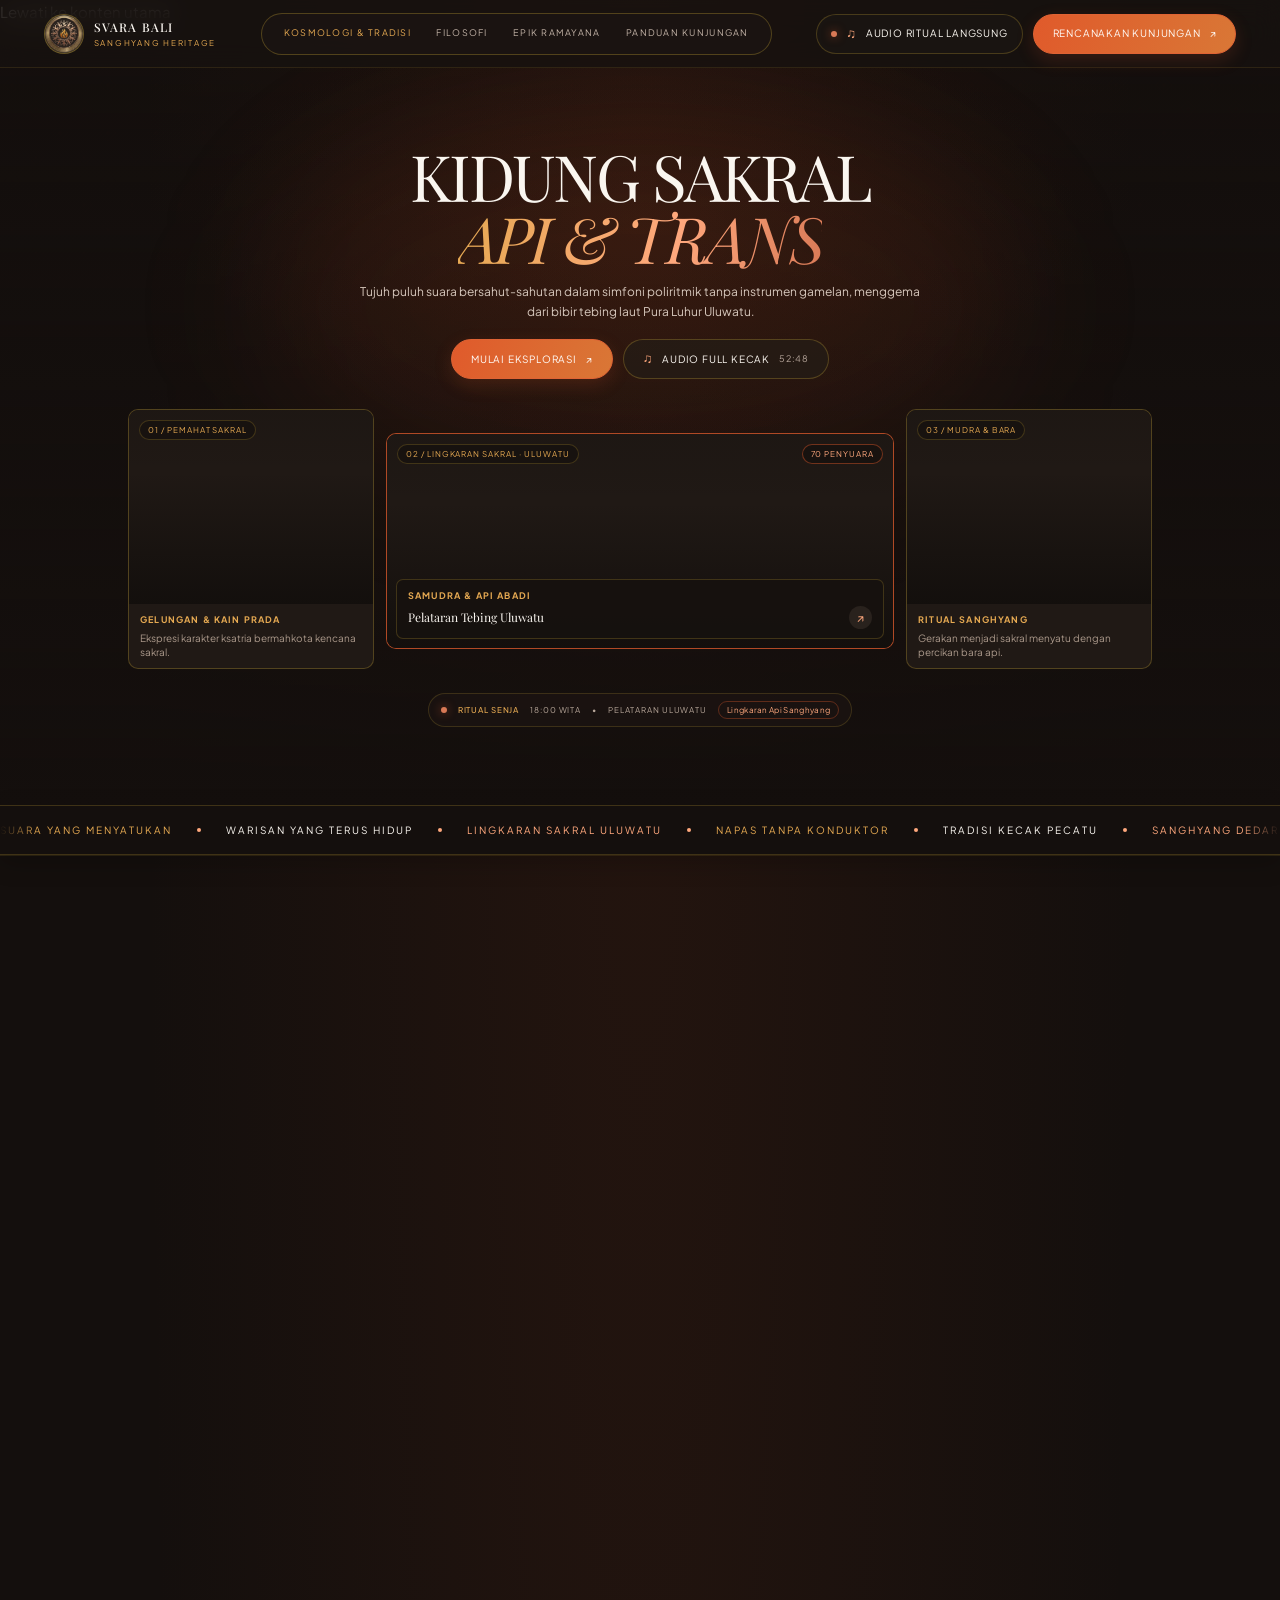
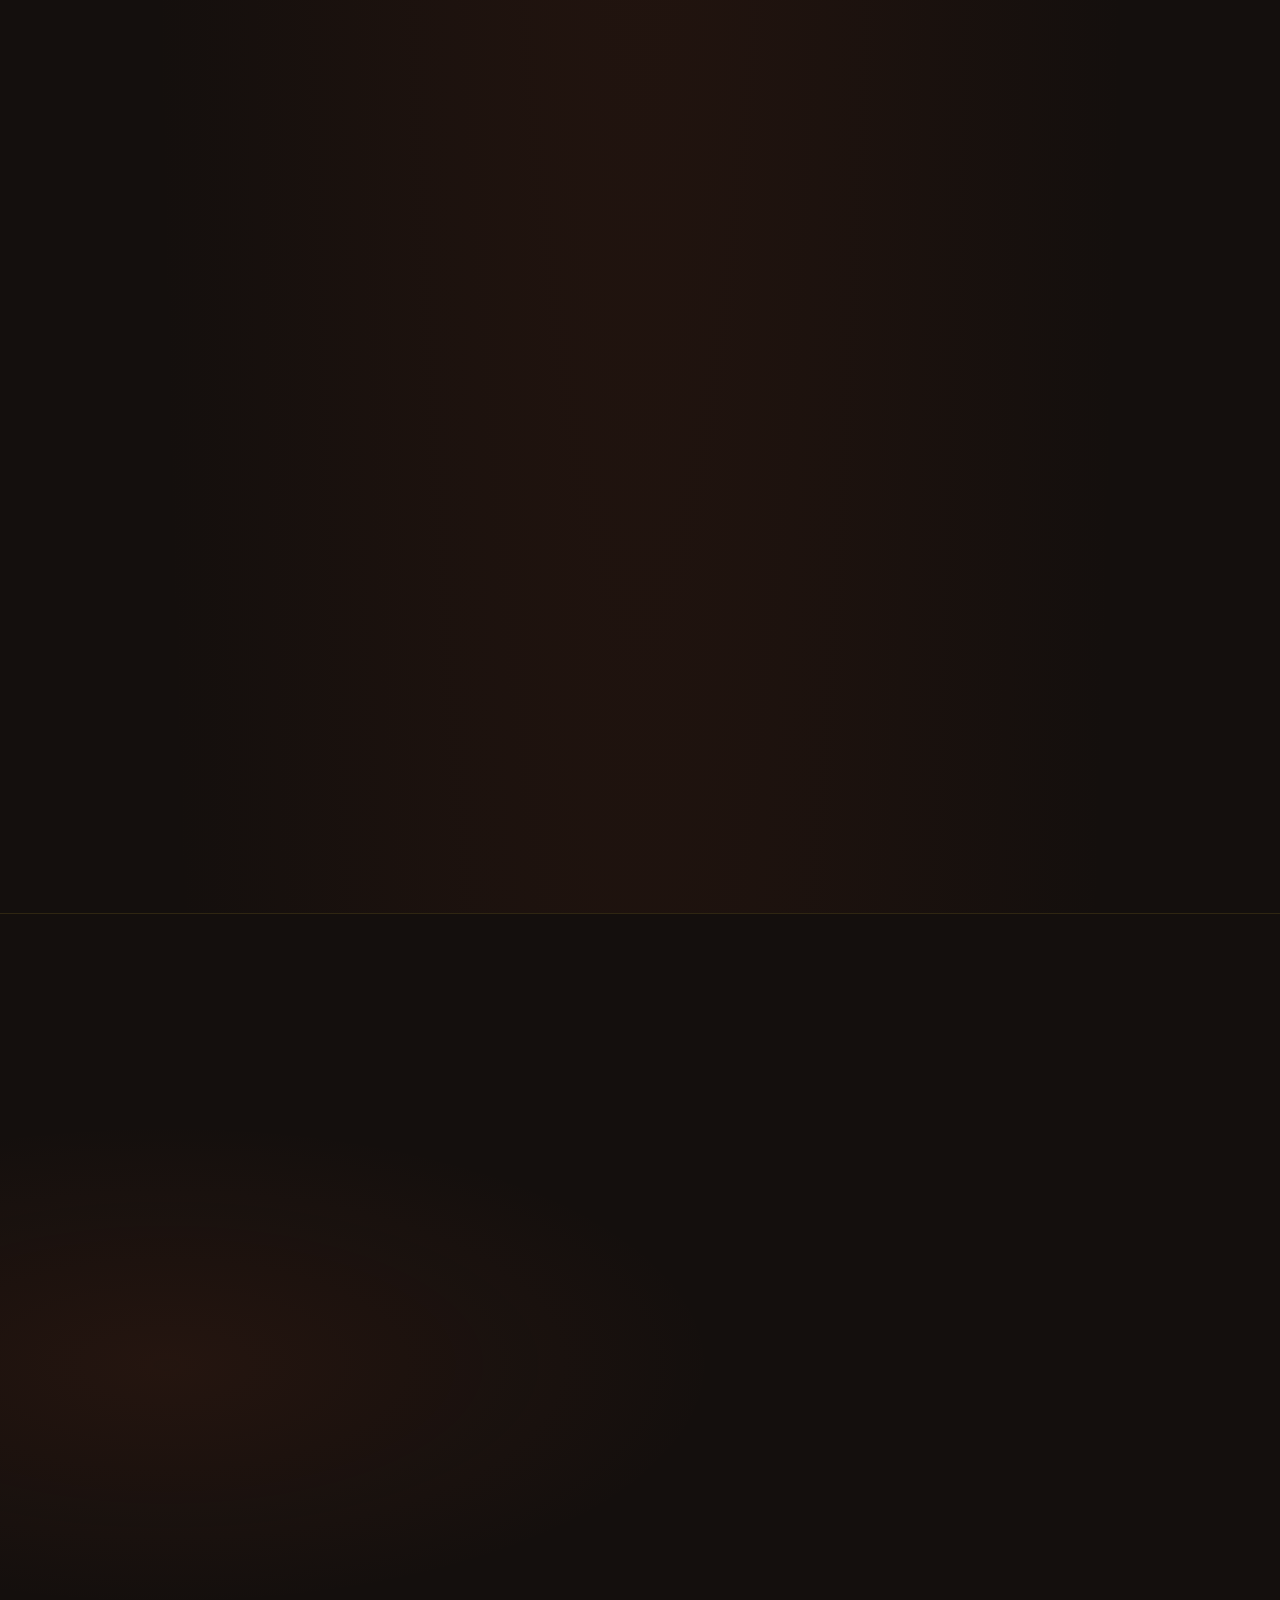
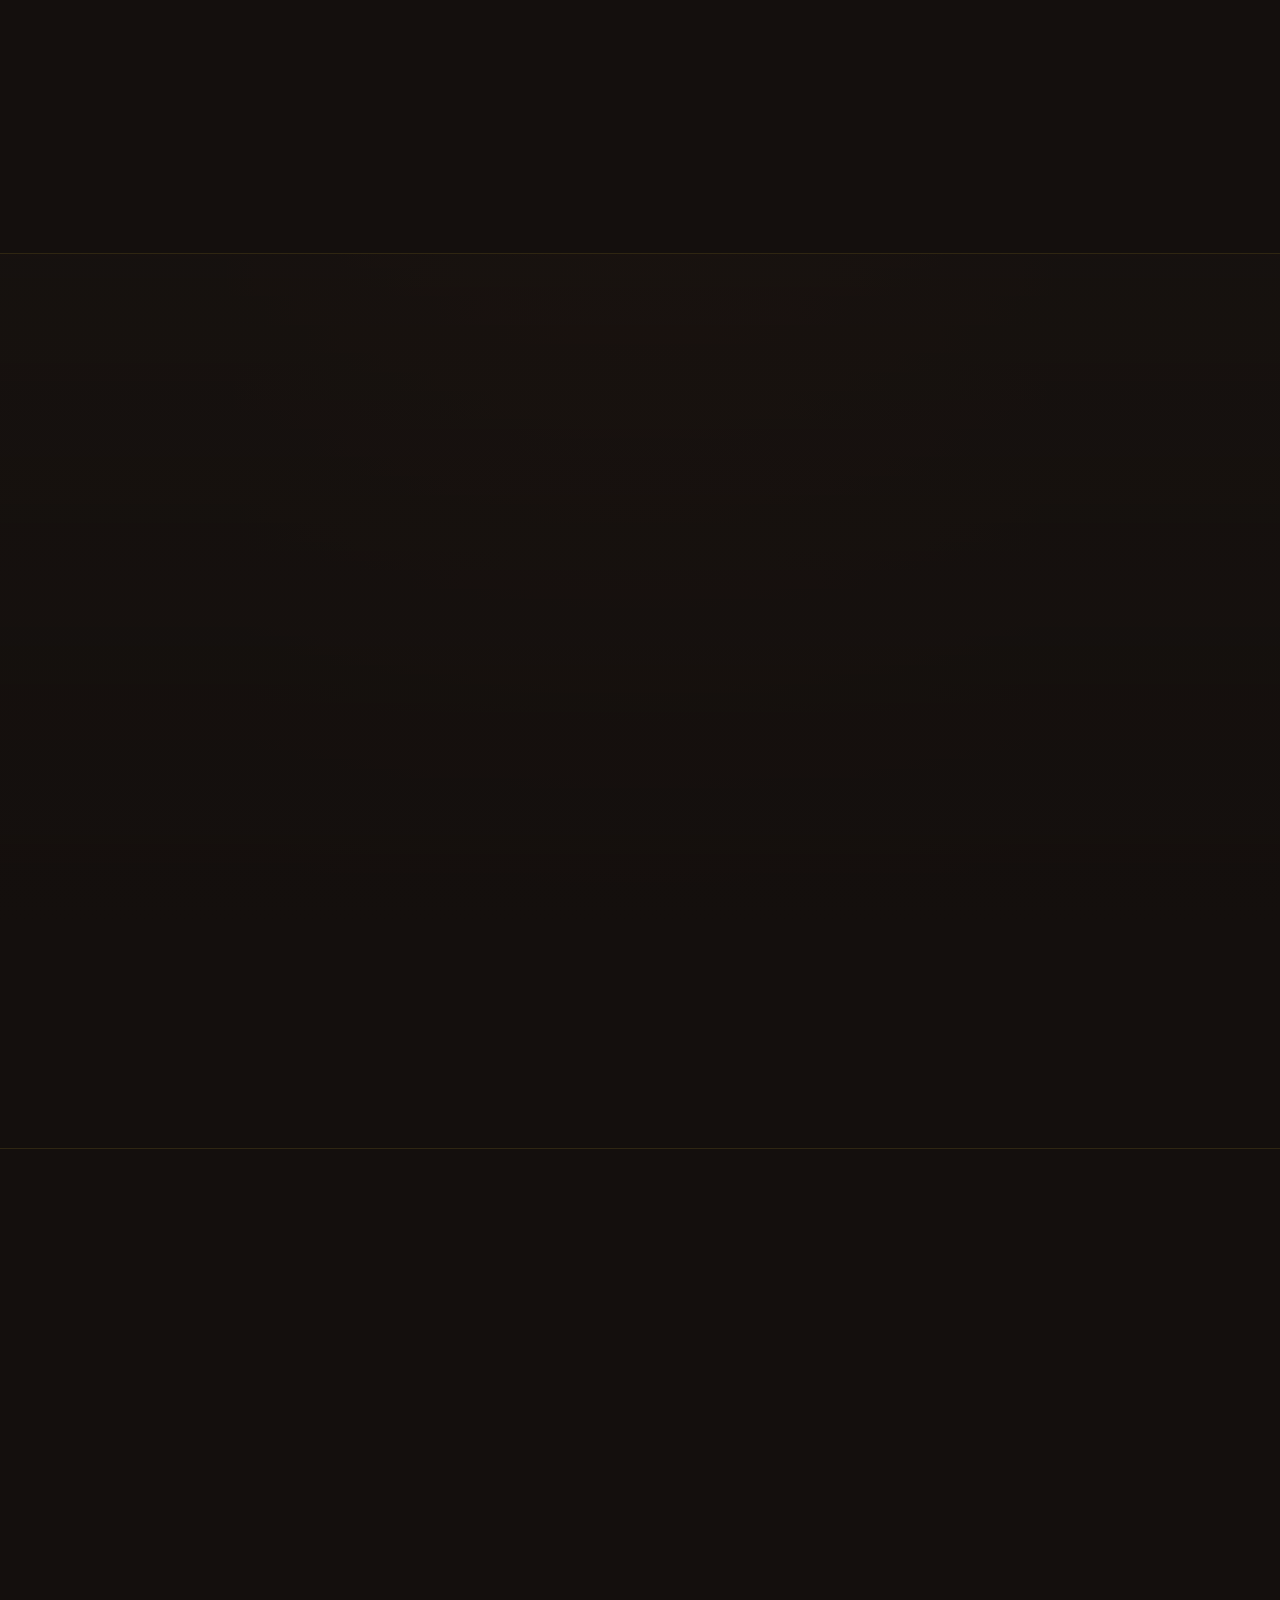
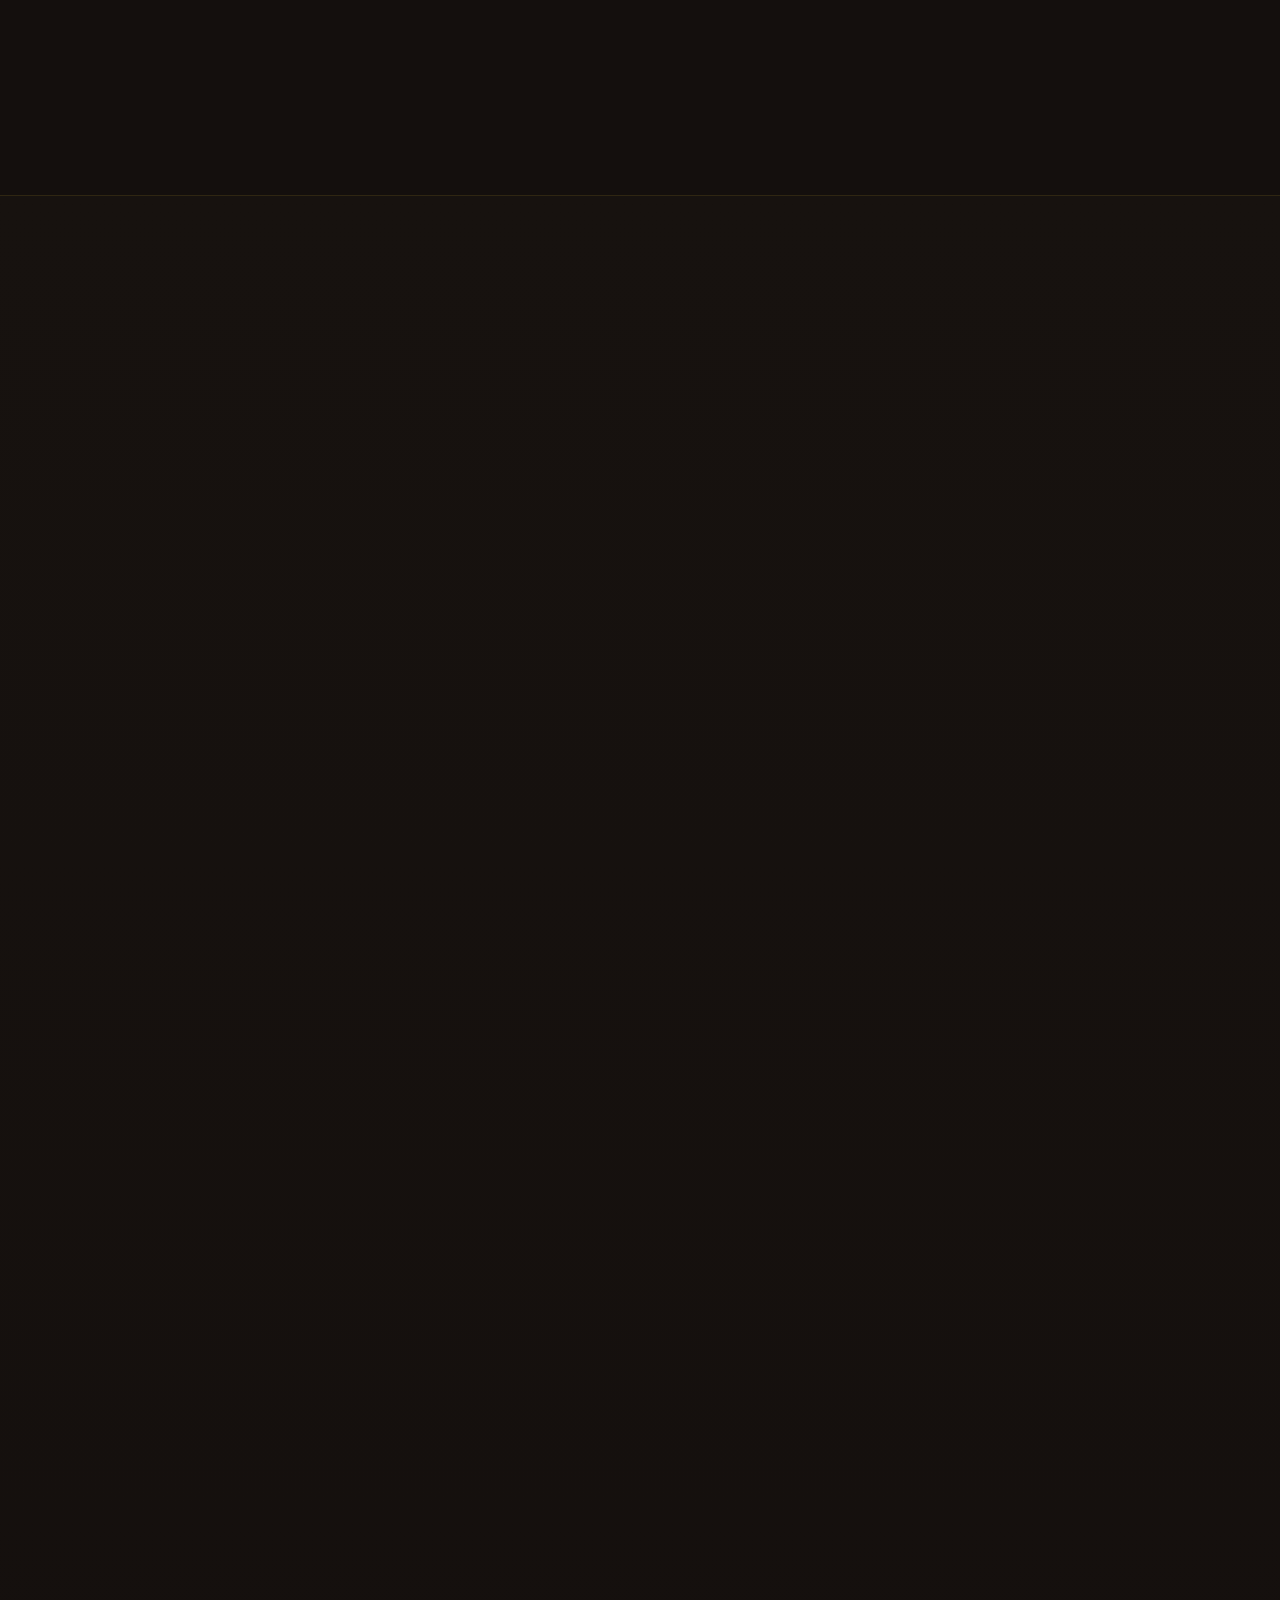
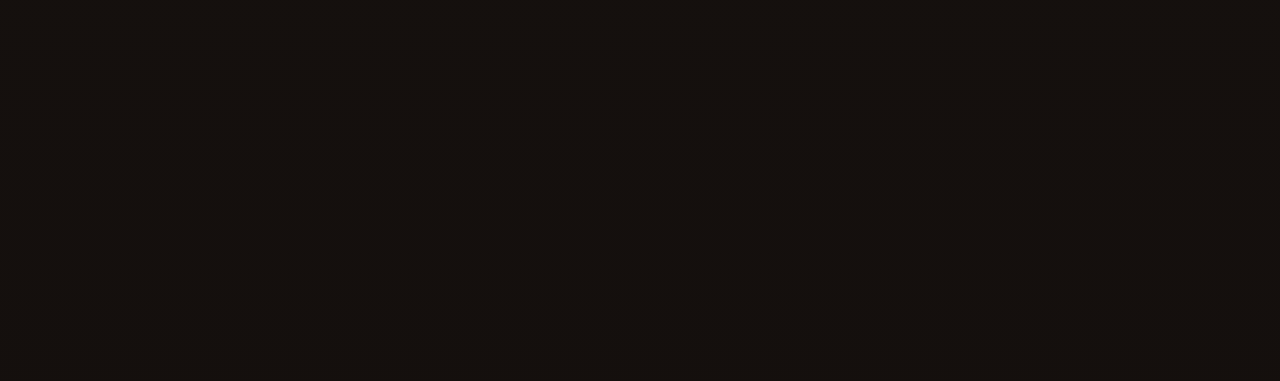
==== commit da29820a: "memperbaiki bagian yang ada masalah" ====
--- a/index.html
+++ b/index.html
@@ -16,6 +16,7 @@
     <meta name="twitter:description" content="Mengenal filosofi, suara, dan kisah sakral Tari Kecak di Pura Luhur Uluwatu.">
     <title>Svara Bali — Kidung Sakral Api &amp; Trans</title>
     <script>document.documentElement.classList.add("has-page-loader");</script>
+    <noscript><style>.page-loader{display:none!important}</style></noscript>
     <link rel="preconnect" href="https://fonts.googleapis.com">
     <link rel="preconnect" href="https://fonts.gstatic.com" crossorigin>
     <link
@@ -80,7 +81,7 @@
                 <div class="hero-actions">
                     <a class="button button-primary" href="#filosofi">Mulai eksplorasi <span
                             aria-hidden="true">↗</span></a>
-                    <button class="button button-quiet" type="button" data-audio-toggle aria-pressed="false">
+                    <button class="button button-quiet" type="button" data-audio-toggle aria-pressed="false" aria-label="Putar atau jeda audio ritual">
                         <span class="audio-symbol" aria-hidden="true">♫</span>
                         <span data-audio-label>Audio Full Kecak</span>
                         <small>52:48</small>
@@ -249,7 +250,7 @@
                         <div class="act-dots" aria-label="Lima babak"><span
                                 class="active">I</span><span>II</span><span>III</span><span>IV</span><span>V</span>
                         </div>
-                        <span>Lakon berkelanjutan 65 menit</span>
+                        <span>Lakon berkelanjutan 60 menit</span>
                         <a href="#panca-babak">Jelajahi seluruh babak <b>→</b></a>
                     </div>
                 </div>
@@ -266,29 +267,29 @@
                             Simfoni vokal tujuh puluh pria bergerak serasi dengan detik-detik terbenamnya surya.</p>
                     </div>
                     <div class="time-card"><span class="round-icon">◦</span>
-                        <div><small>Sinkronisasi cahaya</small><strong>18:00 – 19:05 WITA</strong></div><span
+                        <div><small>Sinkronisasi cahaya</small><strong>18:00 – 19:00 WITA</strong></div><span
                             class="time-divider"></span><span class="time-note">Transisi lembayung senja → api
                             gelap</span>
                     </div>
                 </div>
                 <div class="act-track" role="tablist" aria-label="Pilih babak Tari Kecak">
-                    <button class="act-tab is-active" type="button" role="tab" aria-selected="true"
-                        data-act="0"><span>I</span><small>18:00 · Senja
+                    <button id="act-tab-0" class="act-tab is-active" type="button" role="tab" aria-selected="true" aria-controls="act-panel"
+                        tabindex="0" data-act="0"><span>I</span><small>18:00 · Senja
                             awal</small><strong>Panyembrama</strong></button>
-                    <button class="act-tab" type="button" role="tab" aria-selected="false"
-                        data-act="1"><span>II</span><small>18:15 · Lembayung</small><strong>Hutan
+                    <button id="act-tab-1" class="act-tab" type="button" role="tab" aria-selected="false" aria-controls="act-panel"
+                        tabindex="-1" data-act="1"><span>II</span><small>18:15 · Lembayung</small><strong>Hutan
                             Dandaka</strong></button>
-                    <button class="act-tab" type="button" role="tab" aria-selected="false"
-                        data-act="2"><span>III</span><small>18:30 · Temaram</small><strong>Kijang
+                    <button id="act-tab-2" class="act-tab" type="button" role="tab" aria-selected="false" aria-controls="act-panel"
+                        tabindex="-1" data-act="2"><span>III</span><small>18:30 · Temaram</small><strong>Kijang
                             Kencana</strong></button>
-                    <button class="act-tab" type="button" role="tab" aria-selected="false"
-                        data-act="3"><span>IV</span><small>18:45 · Senja gelap</small><strong>Penculikan
+                    <button id="act-tab-3" class="act-tab" type="button" role="tab" aria-selected="false" aria-controls="act-panel"
+                        tabindex="-1" data-act="3"><span>IV</span><small>18:45 · Senja gelap</small><strong>Penculikan
                             Sita</strong></button>
-                    <button class="act-tab" type="button" role="tab" aria-selected="false"
-                        data-act="4"><span>V</span><small>19:00 · Ujian api</small><strong>Klimaks
+                    <button id="act-tab-4" class="act-tab" type="button" role="tab" aria-selected="false" aria-controls="act-panel"
+                        tabindex="-1" data-act="4"><span>V</span><small>19:00 · Ujian api</small><strong>Klimaks
                             sakral</strong></button>
                 </div>
-                <article class="act-feature panel" aria-live="polite">
+                <article id="act-panel" class="act-feature panel" role="tabpanel" aria-labelledby="act-tab-0" tabindex="0" aria-live="polite">
                     <div class="act-feature-image">
                         <img src="assets/pictures/hero-ceremony.png" alt="Pertunjukan Kecak di tebing Uluwatu"
                             data-act-image>
@@ -304,7 +305,7 @@
                         </div>
                     </div>
                 </article>
-                <div class="act-notes"><span>◉ Durasi: 65 menit perjalanan dramatik penuh tanpa
+                <div class="act-notes"><span>◉ Durasi: 60 menit perjalanan dramatik penuh tanpa
                             jeda</span><span>Panggung terbuka pelataran batu <i>•</i> Sinkronisasi senja Uluwatu</span>
                 </div>
             </div>
@@ -319,7 +320,7 @@
                         Uluwatu merupakan salah satu pura <i>Sad Kahyangan</i> penjaga utama pulau Bali, menepis energi
                         negatif dari arah barat daya Samudra Hindia.</p>
                     <div class="stat-cards">
-                        <article><small>Senja tebing</small><strong>18:14</strong><span>Cakrawala emas</span></article>
+                        <article><small>Senja tebing</small><strong>18:00</strong><span>Cakrawala emas</span></article>
                         <article><small>Alun samudra</small><strong>1.4m</strong><span>Resonansi bass mendalam</span>
                         </article>
                         <article><small>Angin</small><strong>12 knot</strong><span>Lepas pantai selatan</span></article>
@@ -348,8 +349,7 @@
                     <div class="map-caption">
                         <h3>Pura Luhur Uluwatu</h3>
                         <p>Pecatu, Kuta Selatan, Kabupaten Badung, Bali</p>
-                        <div><span>Pintu masuk dibuka: 17:00 WITA</span><strong>Kapasitas pelataran: 800
-                                penonton</strong></div>
+                        <div><span>Pintu masuk dibuka: 17:00 WITA</span><strong>Kuota pelataran: terbatas</strong></div>
                     </div>
                 </article>
             </div>
--- a/css/index.css
+++ b/css/index.css
@@ -3618,7 +3618,7 @@
     }
 
     .site-header .menu-toggle {
-        display: inline-flex !important;
+        display: grid !important;
     }
 }
 
--- a/css/common.css
+++ b/css/common.css
@@ -192,9 +192,30 @@
 .audio-play,
 .audio-more,
 .menu-toggle,
-.act-tab {
+.act-tab,
+.panduan-popup-close,
+.btn-stepper,
+.btn-visitor-type {
     min-width: 44px;
     min-height: 44px;
+}
+
+body {
+    text-rendering: optimizeLegibility;
+}
+
+@media (max-width: 959px) {
+    .site-header .nav-pill {
+        display: none !important;
+    }
+
+    .site-header .menu-toggle {
+        display: grid !important;
+    }
+
+    .site-header .nav-pill.is-open {
+        display: grid !important;
+    }
 }
 
 img {
